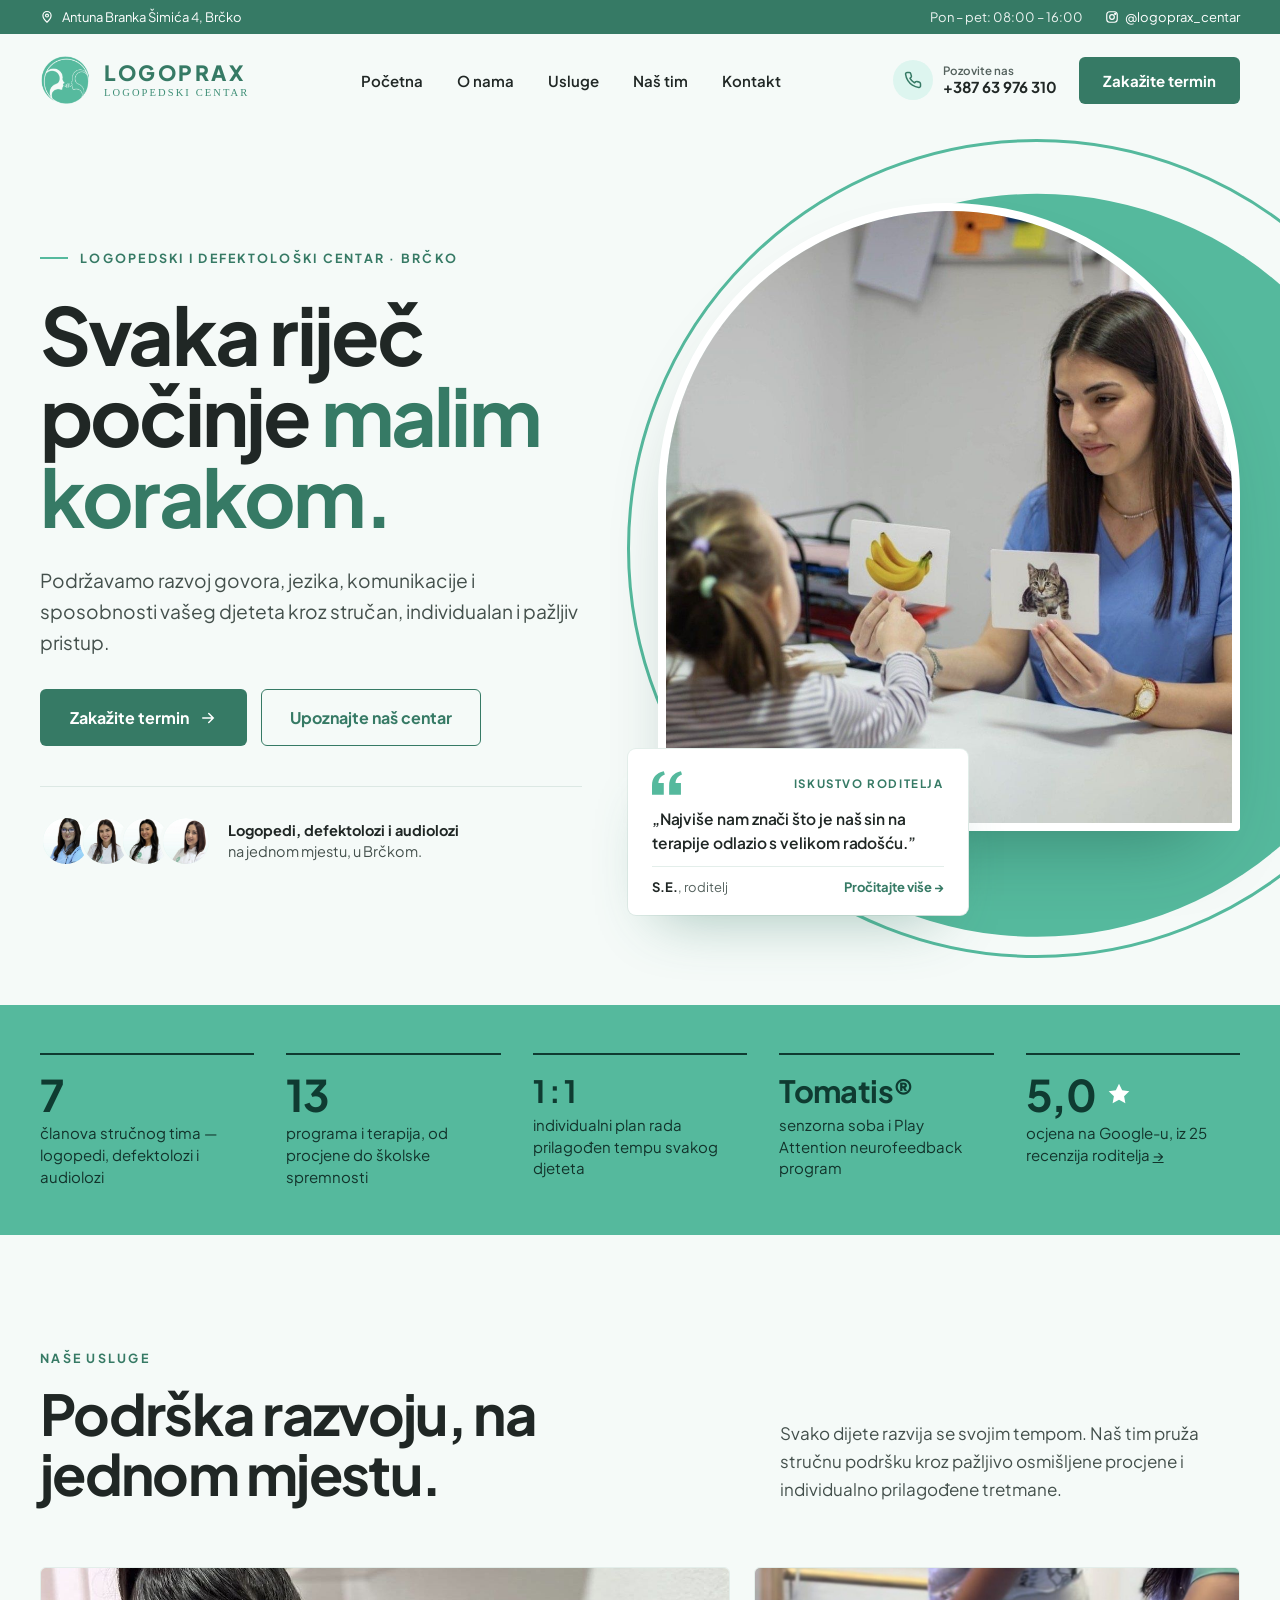
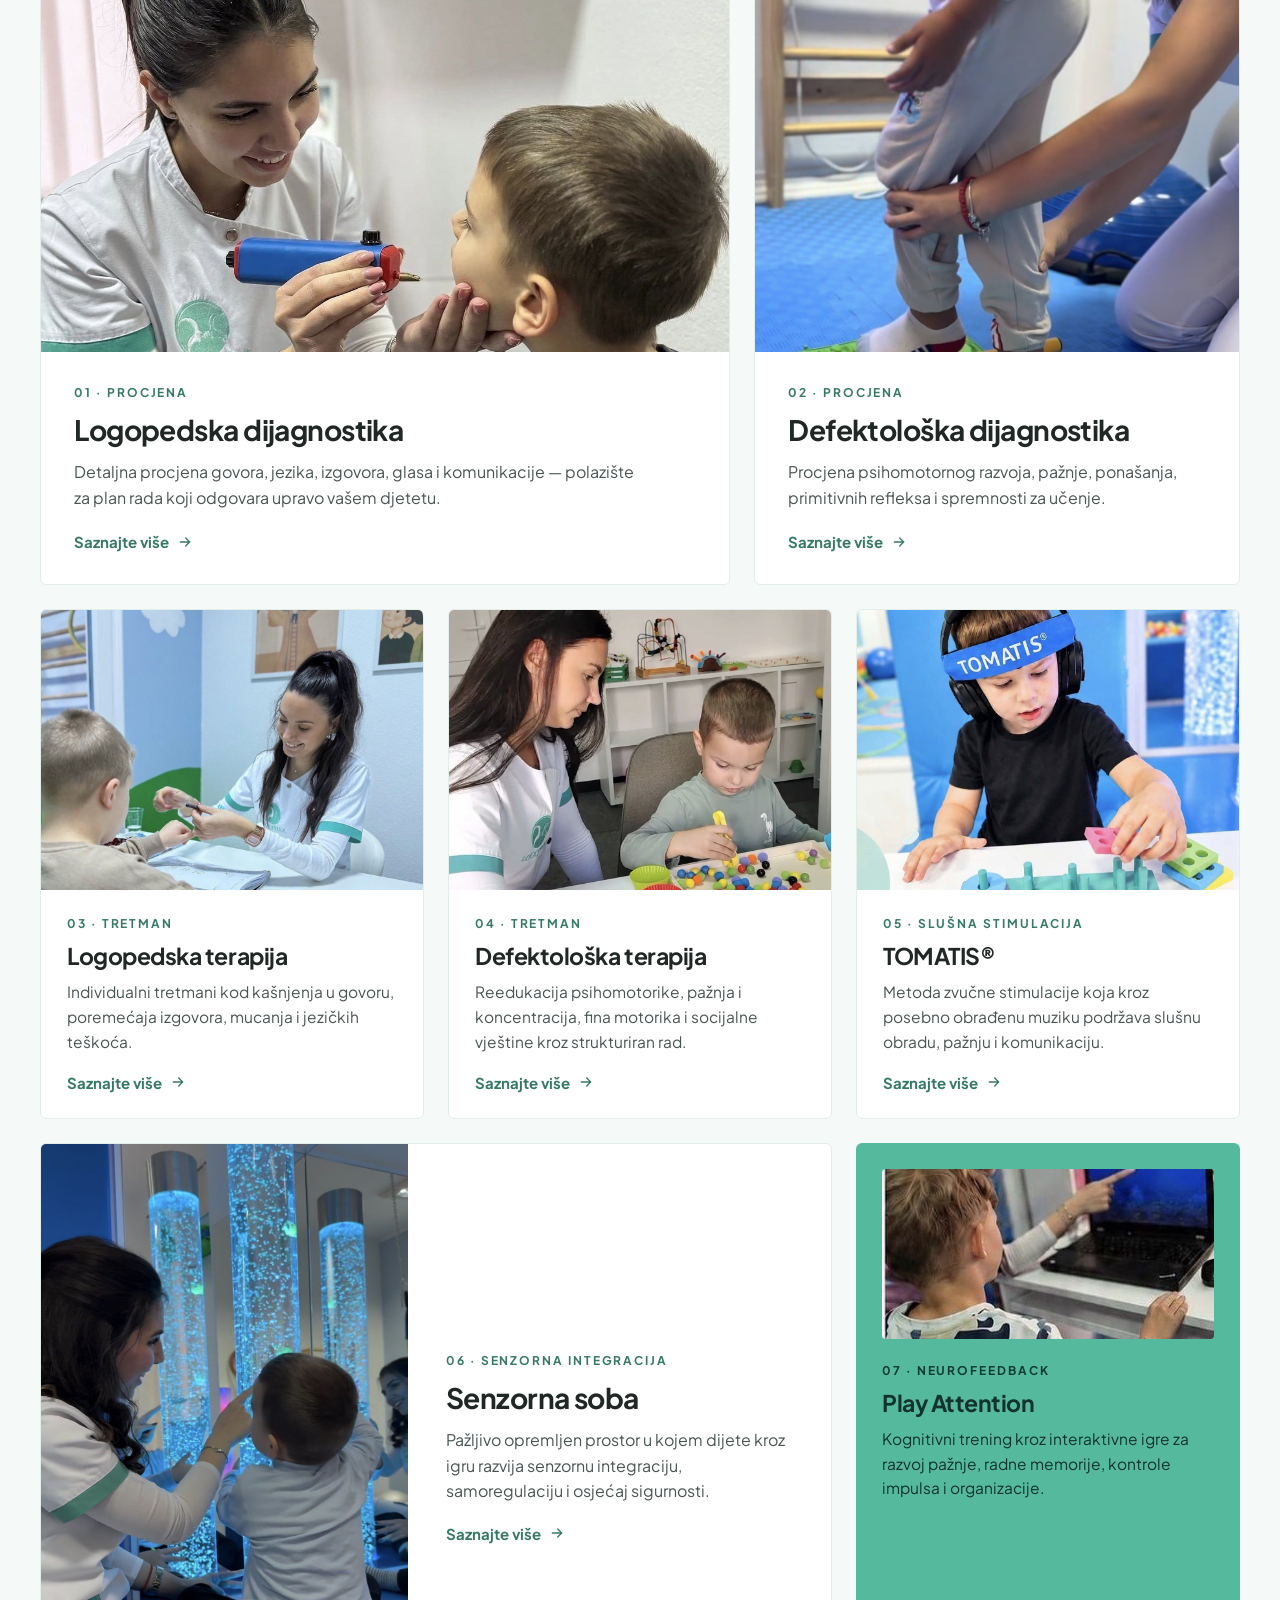
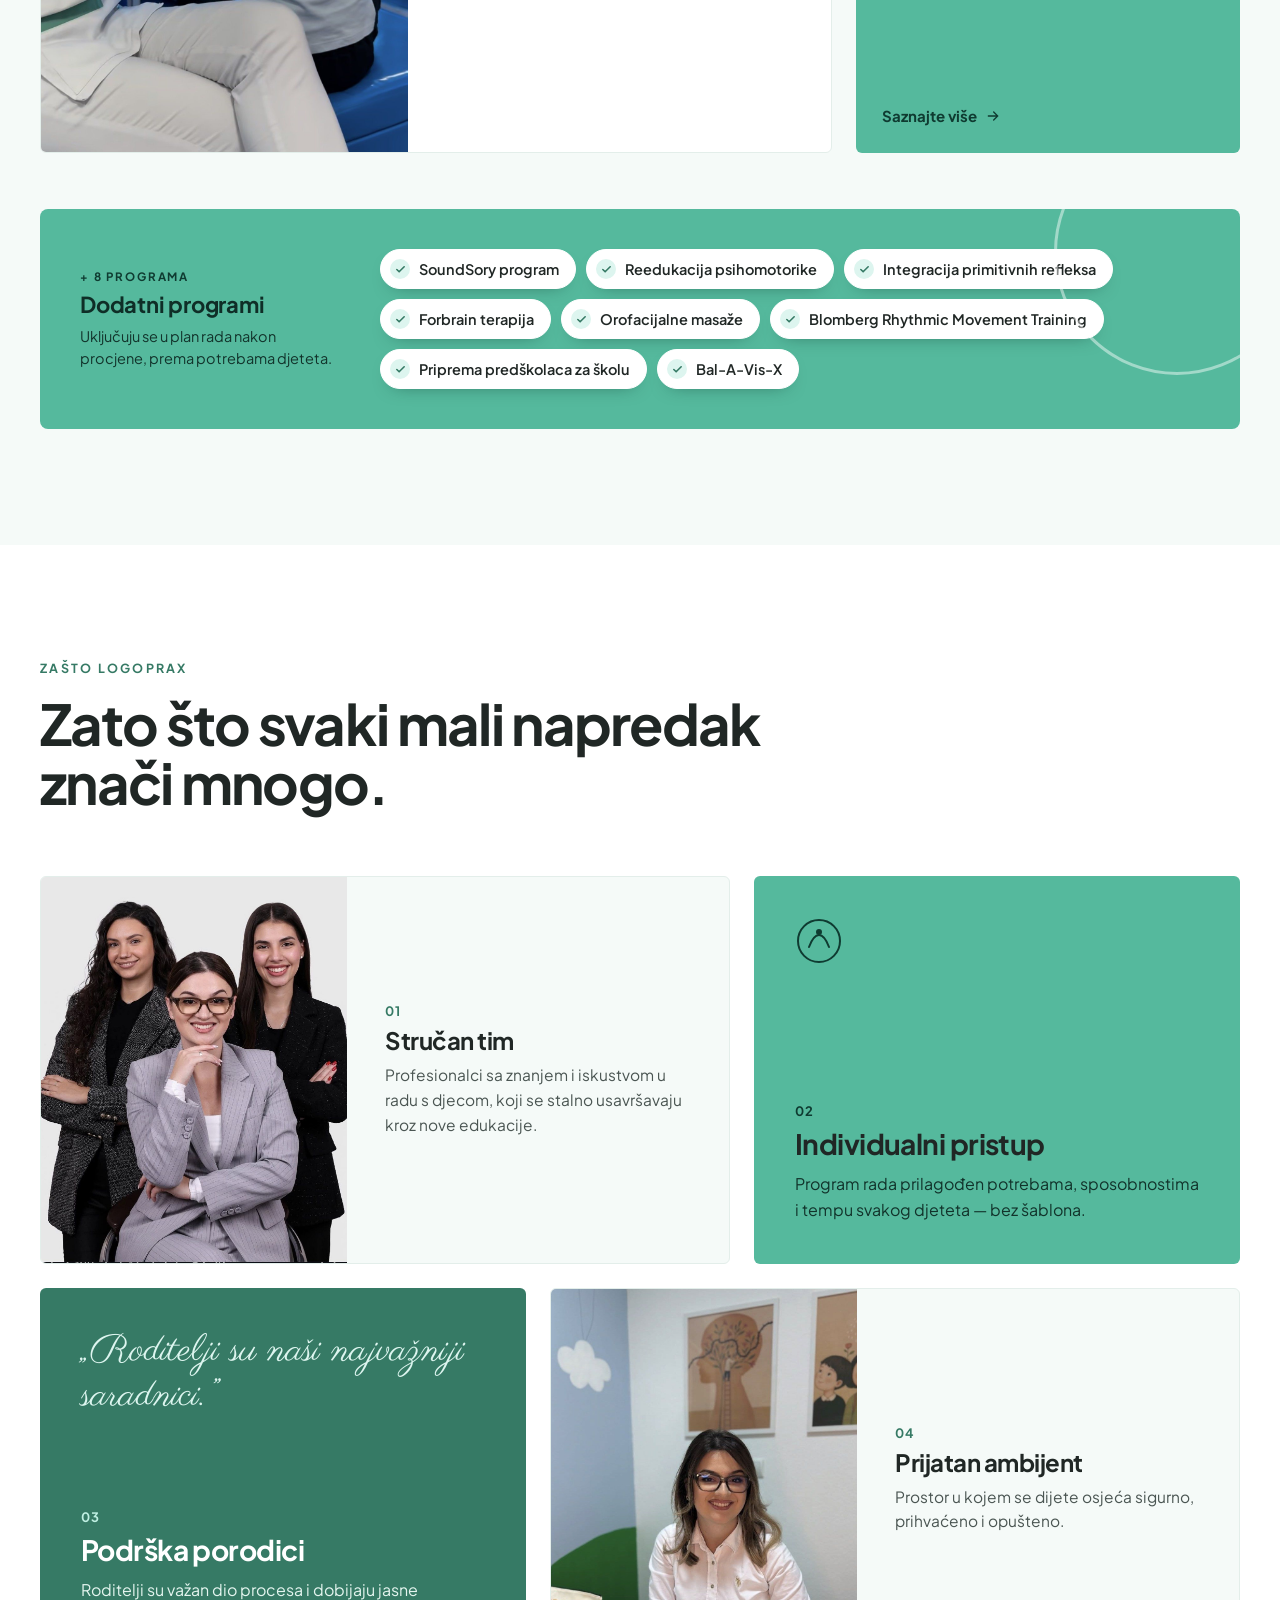
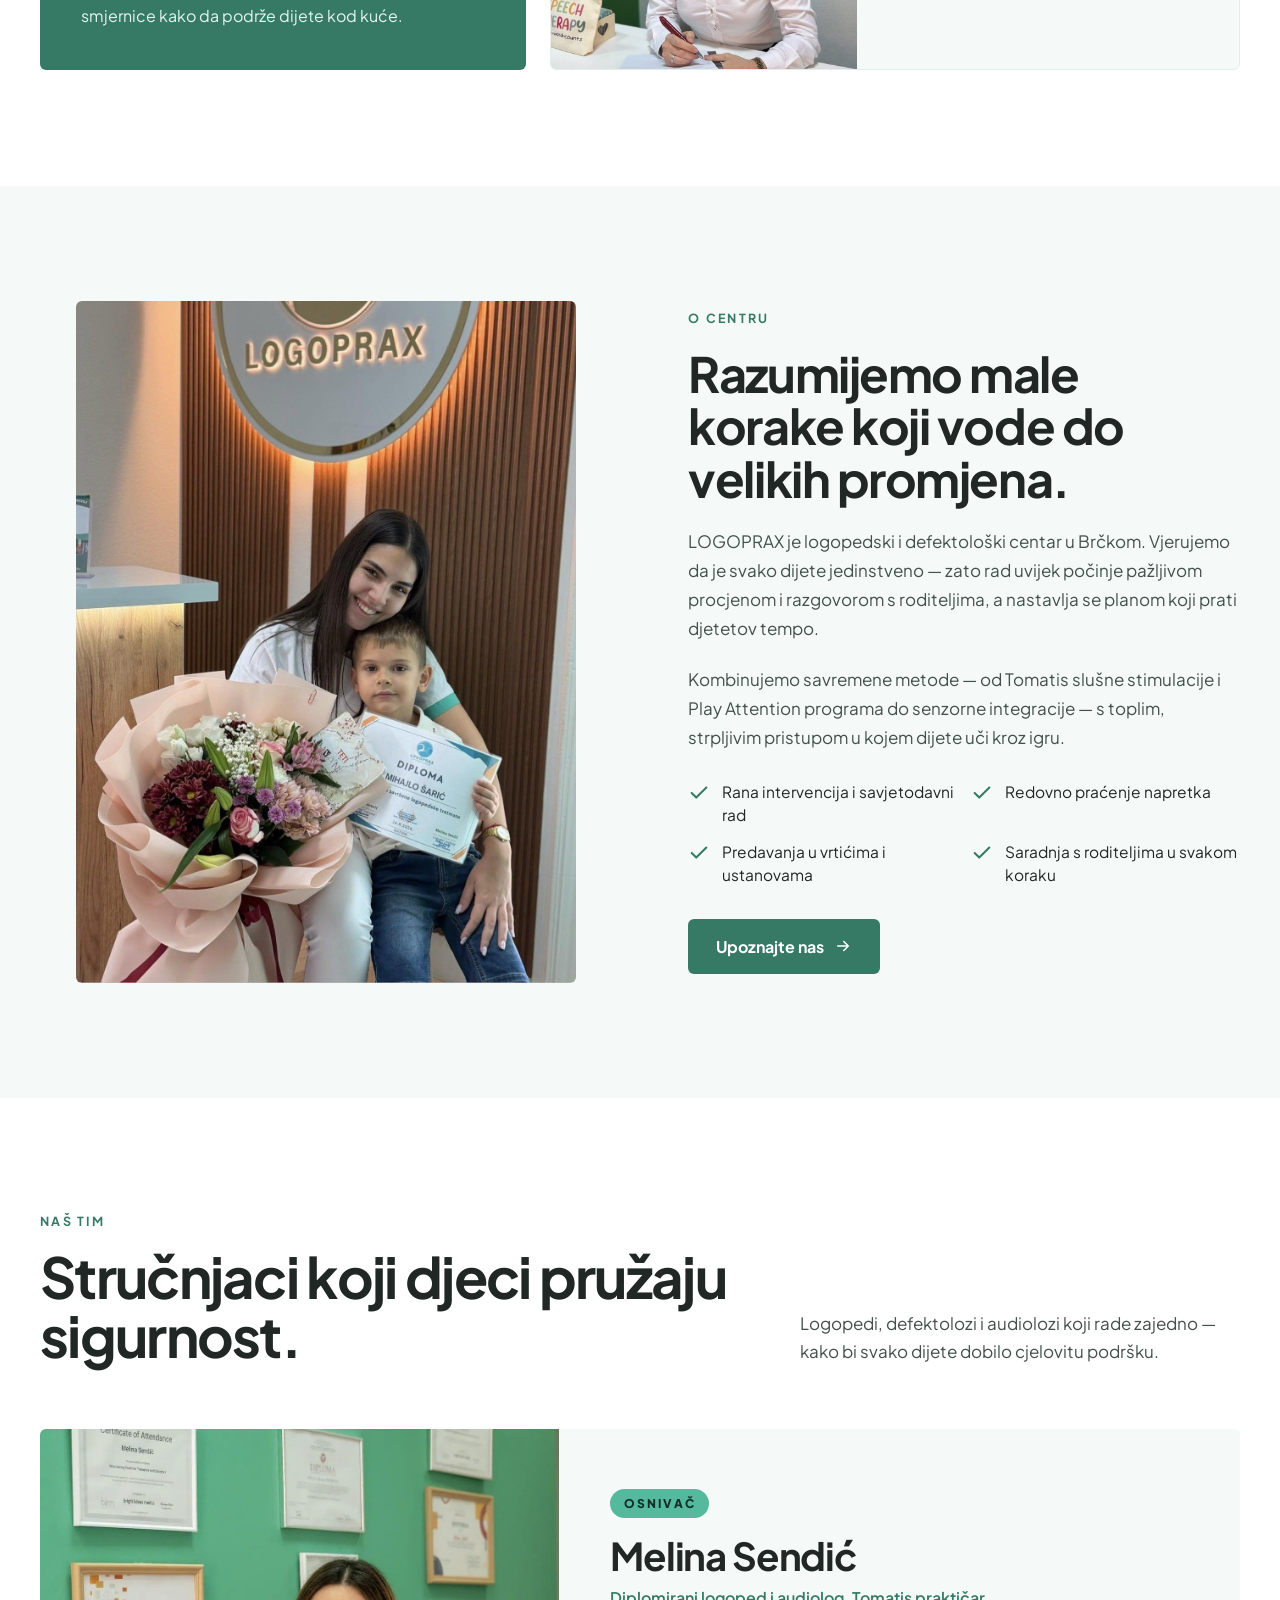
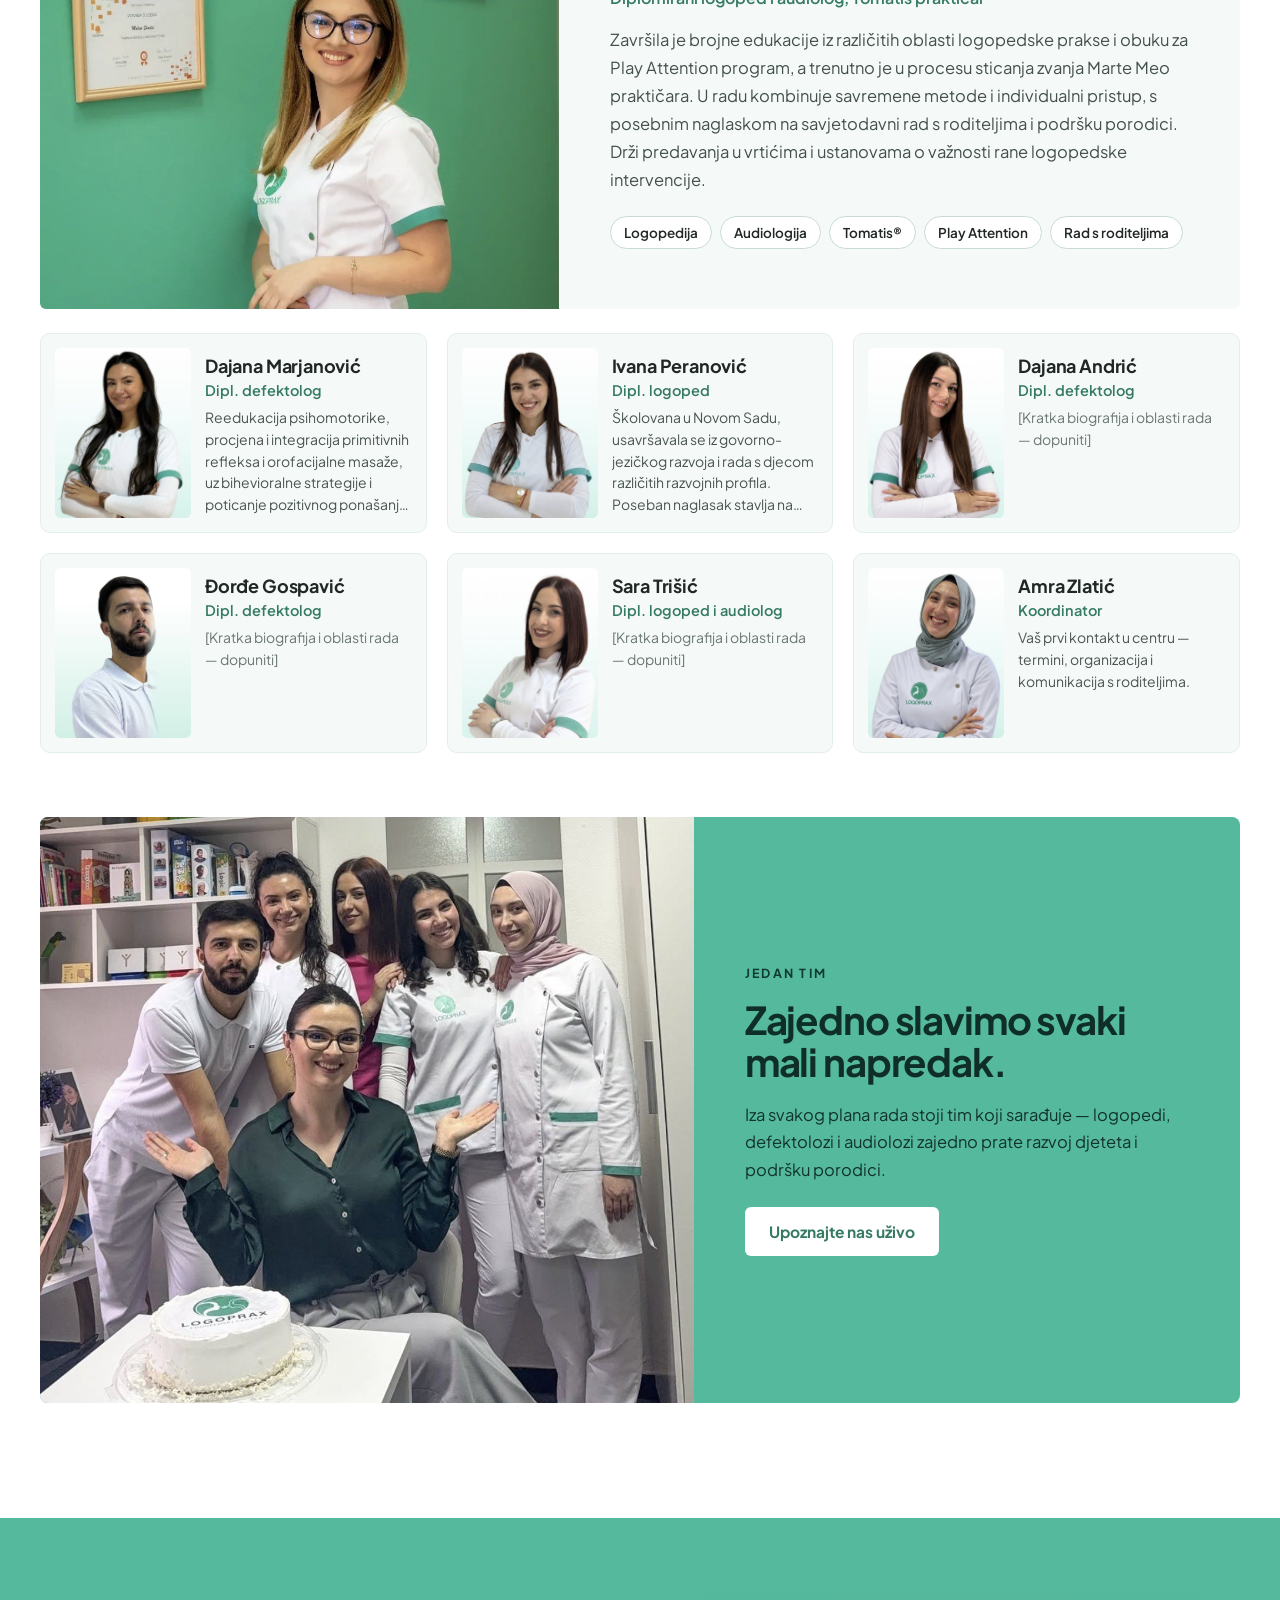
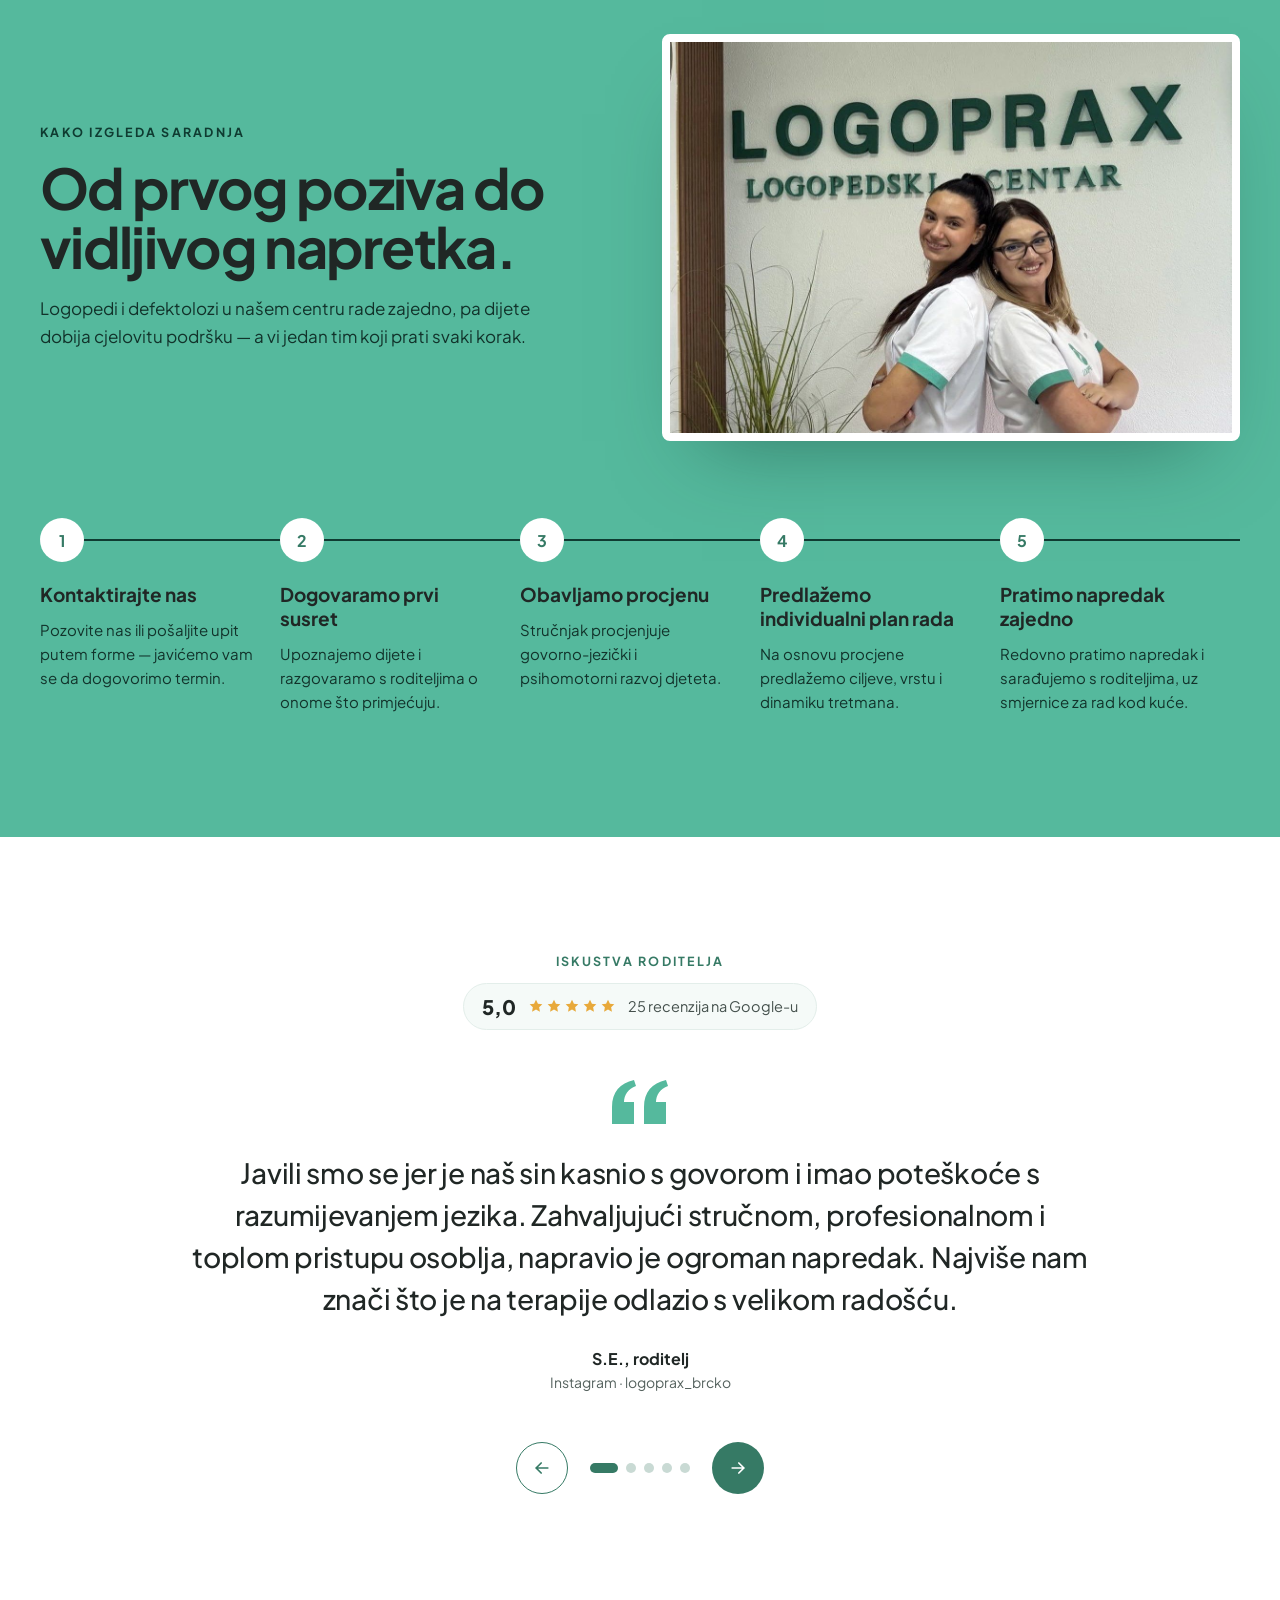
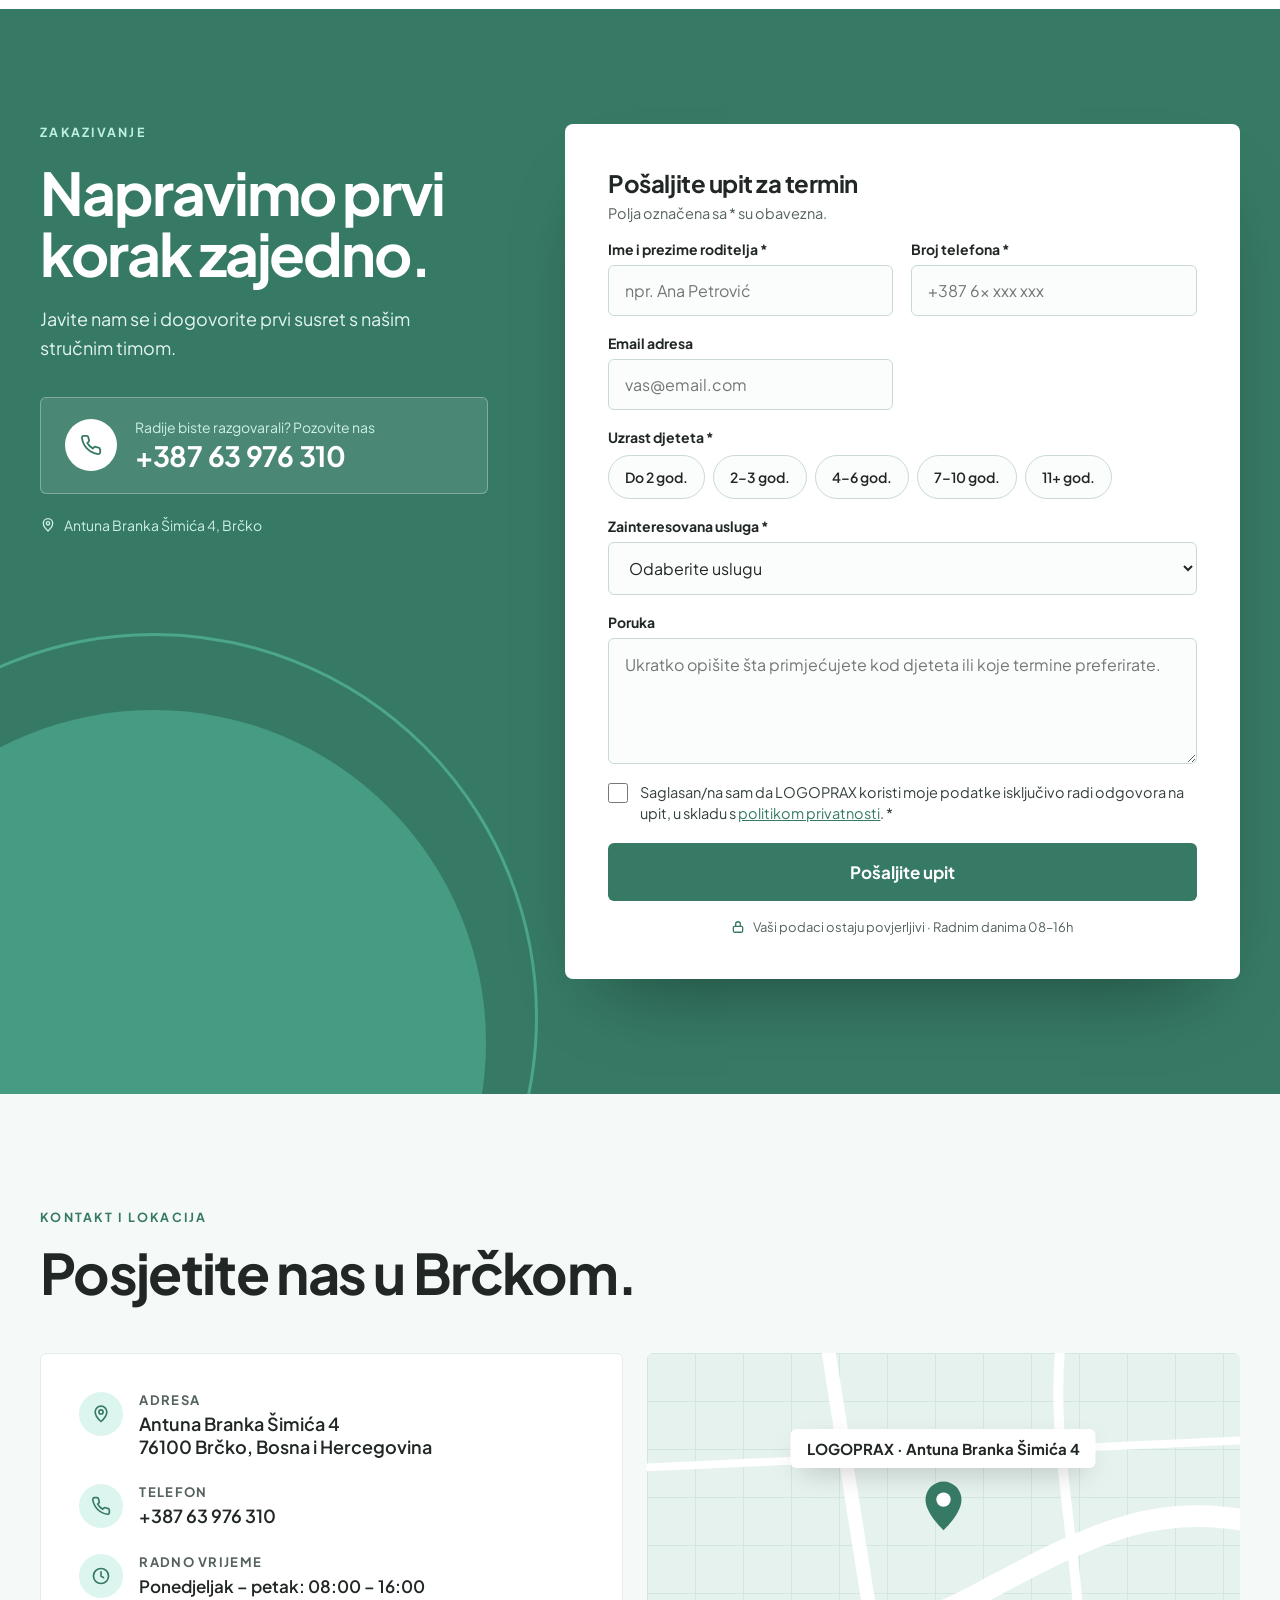
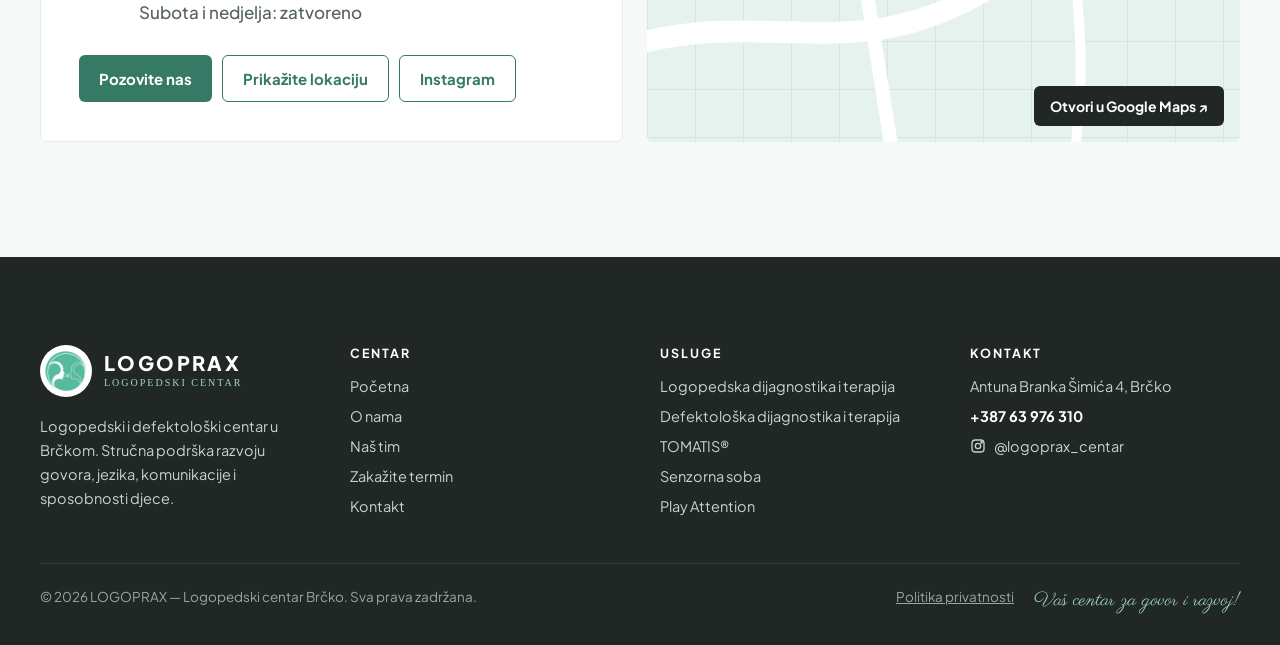
==== index.html @ ce2befaf "Add files via upload" ====
<!doctype html>
<html lang="bs">
<head>
<meta charset="utf-8">
<meta name="viewport" content="width=device-width, initial-scale=1">
<title>LOGOPRAX — Logopedski i defektološki centar Brčko</title>
<meta name="description" content="Logopedski i defektološki centar u Brčkom. Logopedska i defektološka dijagnostika i terapija, Tomatis®, senzorna soba i Play Attention. Zakažite termin: +387 63 976 310.">
<link rel="canonical" href="https://www.vas-domen.ba/">
<meta name="theme-color" content="#367A65">
<meta property="og:type" content="website">
<meta property="og:locale" content="bs_BA">
<meta property="og:site_name" content="LOGOPRAX">
<meta property="og:title" content="LOGOPRAX — Logopedski i defektološki centar Brčko">
<meta property="og:description" content="Logopedski i defektološki centar u Brčkom. Logopedska i defektološka dijagnostika i terapija, Tomatis®, senzorna soba i Play Attention. Zakažite termin: +387 63 976 310.">
<meta property="og:url" content="https://www.vas-domen.ba/">
<meta property="og:image" content="https://www.vas-domen.ba/assets/img/og-image.jpg">
<meta name="twitter:card" content="summary_large_image">
<link rel="icon" type="image/png" href="favicon.png">
<link rel="apple-touch-icon" href="apple-touch-icon.png">
<link rel="preconnect" href="https://fonts.googleapis.com">
<link rel="preconnect" href="https://fonts.gstatic.com" crossorigin>
<link href="https://fonts.googleapis.com/css2?family=Plus+Jakarta+Sans:wght@400;500;600;700;800&amp;family=Parisienne&amp;display=swap" rel="stylesheet">
<link rel="stylesheet" href="assets/css/style.css">
<script type="application/ld+json">{"@context": "https://schema.org", "@type": "MedicalBusiness", "name": "LOGOPRAX — Logopedski centar", "alternateName": "Logoprax logopedski i defektološki centar Brčko", "description": "Logopedski i defektološki centar u Brčkom: logopedska i defektološka dijagnostika i terapija, Tomatis, senzorna soba i Play Attention program.", "url": "https://www.vas-domen.ba/", "logo": "https://www.vas-domen.ba/apple-touch-icon.png", "image": "https://www.vas-domen.ba/assets/img/og-image.jpg", "telephone": "+38763976310", "address": {"@type": "PostalAddress", "streetAddress": "Antuna Branka Šimića 4", "addressLocality": "Brčko", "postalCode": "76100", "addressCountry": "BA"}, "geo": {"@type": "GeoCoordinates", "latitude": 44.8802659, "longitude": 18.8049956}, "openingHoursSpecification": [{"@type": "OpeningHoursSpecification", "dayOfWeek": ["Monday", "Tuesday", "Wednesday", "Thursday", "Friday"], "opens": "08:00", "closes": "16:00"}], "areaServed": "Brčko", "sameAs": ["https://www.instagram.com/logoprax_centar/"], "medicalSpecialty": "SpeechPathology"}</script>
</head>
<body>
<a href="#main" class="sr-only" style="position:absolute">Preskoči na sadržaj</a>
<div style="font-family: 'Plus Jakarta Sans', system-ui, sans-serif; color: #202725; background: #F5FAF8; overflow-x: clip; container: lp / inline-size">

<!-- TOP BAR -->
<div class="topbar" style="background: #367A65; color: #FFFFFF; font-size: 13px">
<div style="max-width: 1280px; margin: 0 auto; padding: 9px clamp(16px, 4vw, 40px); display: flex; justify-content: space-between; align-items: center; gap: 16px; flex-wrap: wrap">
<span style="display: flex; align-items: center; gap: 8px"><svg aria-hidden="true" width="14" height="14" viewBox="0 0 24 24" fill="none" stroke="currentColor" stroke-width="2" stroke-linecap="round" stroke-linejoin="round"><path d="M12 21s-7-6.2-7-11.5A7 7 0 0 1 19 9.5C19 14.8 12 21 12 21z"></path><circle cx="12" cy="9.5" r="2.5"></circle></svg>Antuna Branka Šimića 4, Brčko</span>
<span style="display: flex; align-items: center; gap: 22px"><span style="opacity: .9">Pon – pet: 08:00 – 16:00</span><a href="https://www.instagram.com/logoprax_centar/" style="color: #FFFFFF; text-decoration: none; display: flex; align-items: center; gap: 6px"><svg aria-hidden="true" width="14" height="14" viewBox="0 0 24 24" fill="none" stroke="currentColor" stroke-width="2"><rect x="3" y="3" width="18" height="18" rx="5"></rect><circle cx="12" cy="12" r="4"></circle><circle cx="17.5" cy="6.5" r="1" fill="currentColor"></circle></svg>@logoprax_centar</a></span>
</div>
</div>

<!-- HEADER -->
<header id="site-header" style="position: sticky; top: 0; z-index: 50; background: #F5FAF8; box-shadow: none; transition: background .3s ease, box-shadow .3s ease; backdrop-filter: saturate(1.4) blur(8px)">
<div style="max-width: 1280px; margin: 0 auto; padding: 20px clamp(16px, 4vw, 40px); display: flex; align-items: center; justify-content: space-between; gap: 24px; transition: padding .3s ease">
<a href="#pocetna" aria-label="LOGOPRAX — početna" style="display: flex; align-items: center; gap: 12px; text-decoration: none">
<img src="assets/img/logo-znak.png" alt="" style="width: 52px; height: 52px; object-fit: contain; transition: width .3s ease, height .3s ease">
<span style="display: flex; flex-direction: column; line-height: 1">
<span style="font-weight: 800; font-size: 21px; letter-spacing: .12em; color: #367A65">LOGOPRAX</span>
<span style="font-family: Georgia, 'Times New Roman', serif; font-size: 10.5px; letter-spacing: .2em; color: #3F8F77; margin-top: 5px">LOGOPEDSKI CENTAR</span>
</span>
</a>
<nav class="nav desk" aria-label="Glavna navigacija" style="display: flex; align-items: center; gap: 34px; font-size: 15px; font-weight: 600">
<a href="#pocetna">Početna</a>
<a href="#o-nama">O nama</a>
<a href="#usluge">Usluge</a>
<a href="#tim">Naš tim</a>
<a href="#kontakt">Kontakt</a>
</nav>
<div class="desk" style="display: flex; align-items: center; gap: 22px">
<a href="tel:+38763976310" style="display: flex; align-items: center; gap: 10px; text-decoration: none; color: #202725">
<span style="width: 40px; height: 40px; border-radius: 50%; background: #DDF5EF; display: flex; align-items: center; justify-content: center; color: #367A65"><svg aria-hidden="true" width="18" height="18" viewBox="0 0 24 24" fill="none" stroke="currentColor" stroke-width="2" stroke-linecap="round" stroke-linejoin="round"><path d="M22 16.9v3a2 2 0 0 1-2.2 2 19.8 19.8 0 0 1-8.6-3.1 19.5 19.5 0 0 1-6-6A19.8 19.8 0 0 1 2.1 4.2 2 2 0 0 1 4.1 2h3a2 2 0 0 1 2 1.7c.1.9.4 1.8.7 2.7a2 2 0 0 1-.5 2.1L8 9.8a16 16 0 0 0 6 6l1.3-1.3a2 2 0 0 1 2.1-.4c.9.3 1.8.6 2.7.7a2 2 0 0 1 1.7 2z"></path></svg></span>
<span style="display: flex; flex-direction: column; line-height: 1.2"><span style="font-size: 11.5px; color: #55625E; font-weight: 600">Pozovite nas</span><span style="font-size: 15px; font-weight: 700">+387 63 976 310</span></span>
</a>
<a href="#zakazivanje" class="btn btn-g" style="background: #367A65; color: #FFFFFF; text-decoration: none; font-weight: 700; font-size: 15px; padding: 14px 24px; border-radius: 6px">Zakažite termin</a>
</div>
<div class="mob" style="align-items: center; gap: 10px">
<a href="tel:+38763976310" aria-label="Pozovite +387 63 976 310" style="width: 44px; height: 44px; border-radius: 50%; background: #DDF5EF; display: flex; align-items: center; justify-content: center; color: #367A65"><svg aria-hidden="true" width="19" height="19" viewBox="0 0 24 24" fill="none" stroke="currentColor" stroke-width="2" stroke-linecap="round" stroke-linejoin="round"><path d="M22 16.9v3a2 2 0 0 1-2.2 2 19.8 19.8 0 0 1-8.6-3.1 19.5 19.5 0 0 1-6-6A19.8 19.8 0 0 1 2.1 4.2 2 2 0 0 1 4.1 2h3a2 2 0 0 1 2 1.7c.1.9.4 1.8.7 2.7a2 2 0 0 1-.5 2.1L8 9.8a16 16 0 0 0 6 6l1.3-1.3a2 2 0 0 1 2.1-.4c.9.3 1.8.6 2.7.7a2 2 0 0 1 1.7 2z"></path></svg></a>
<button type="button" id="menu-btn" aria-label="Otvori meni" aria-expanded="false" aria-controls="mobile-nav" style="width: 44px; height: 44px; border-radius: 50%; border: 1px solid #C9DAD4; background: #FFFFFF; display: flex; align-items: center; justify-content: center; cursor: pointer; color: #202725">
<span class="ic-open"><svg aria-hidden="true" width="20" height="20" viewBox="0 0 24 24" fill="none" stroke="currentColor" stroke-width="2" stroke-linecap="round"><path d="M4 7h16M4 12h16M4 17h10"></path></svg></span>
<span class="ic-close" hidden><svg aria-hidden="true" width="20" height="20" viewBox="0 0 24 24" fill="none" stroke="currentColor" stroke-width="2" stroke-linecap="round"><path d="M6 6l12 12M18 6L6 18"></path></svg></span>
</button>
</div>
</div>
<div id="mobile-nav" hidden>
<nav aria-label="Mobilna navigacija" style="border-top: 1px solid #E1ECE8; background: #FFFFFF; padding: 12px 20px 24px; display: flex; flex-direction: column">
<a href="#pocetna" style="padding: 16px 4px; font-size: 18px; font-weight: 700; color: #202725; text-decoration: none; border-bottom: 1px solid #EEF4F2">Početna</a>
<a href="#o-nama" style="padding: 16px 4px; font-size: 18px; font-weight: 700; color: #202725; text-decoration: none; border-bottom: 1px solid #EEF4F2">O nama</a>
<a href="#usluge" style="padding: 16px 4px; font-size: 18px; font-weight: 700; color: #202725; text-decoration: none; border-bottom: 1px solid #EEF4F2">Usluge</a>
<a href="#tim" style="padding: 16px 4px; font-size: 18px; font-weight: 700; color: #202725; text-decoration: none; border-bottom: 1px solid #EEF4F2">Naš tim</a>
<a href="#kontakt" style="padding: 16px 4px; font-size: 18px; font-weight: 700; color: #202725; text-decoration: none; border-bottom: 1px solid #EEF4F2">Kontakt</a>
<a href="#zakazivanje" class="btn btn-g" style="margin-top: 20px; background: #367A65; color: #FFFFFF; text-decoration: none; font-weight: 700; font-size: 16px; padding: 16px 24px; border-radius: 6px; text-align: center">Zakažite termin</a>
<a href="tel:+38763976310" style="margin-top: 12px; text-align: center; font-weight: 700; color: #367A65; text-decoration: none; padding: 10px">+387 63 976 310</a>
</nav>
</div>
</header>

<main id="main">
<!-- HERO -->
<section id="pocetna" style="position: relative; overflow: hidden; background: #F5FAF8; padding: clamp(40px, 6vw, 88px) 0 clamp(56px, 7vw, 104px)">
<div aria-hidden="true" class="hide-sm" style="position: absolute; right: -10vw; top: 50%; transform: translateY(-50%); width: min(58vw, 820px); aspect-ratio: 1 / 1; border-radius: 50%; background: #55B99D"></div>
<div aria-hidden="true" class="hide-sm" style="position: absolute; right: -13vw; top: 50%; transform: translateY(-52%); width: min(64vw, 900px); aspect-ratio: 1 / 1; border-radius: 50%; border: 3px solid #55B99D; box-sizing: border-box"></div>
<div style="position: relative; max-width: 1280px; margin: 0 auto; padding: 0 clamp(16px, 4vw, 40px); display: flex; flex-wrap: wrap; align-items: center; gap: clamp(40px, 6vw, 88px)">
<div style="flex: 1 1 440px; min-width: 0; display: flex; flex-direction: column; gap: 28px">
<p style="margin: 0; font-size: 12.5px; font-weight: 700; letter-spacing: .18em; color: #367A65; display: flex; align-items: center; gap: 12px"><span aria-hidden="true" style="width: 28px; height: 2px; background: #55B99D; display: inline-block"></span>LOGOPEDSKI I DEFEKTOLOŠKI CENTAR · BRČKO</p>
<h1 style="margin: 0; font-size: clamp(44px, 6.2vw, 86px); line-height: 1.02; letter-spacing: -0.035em; font-weight: 700; color: #202725">Svaka riječ počinje <span style="color: #367A65">malim korakom.</span></h1>
<p style="margin: 0; font-size: clamp(17px, 1.5vw, 20px); line-height: 1.6; color: #44504C; max-width: 540px">Podržavamo razvoj govora, jezika, komunikacije i sposobnosti vašeg djeteta kroz stručan, individualan i pažljiv pristup.</p>
<div style="display: flex; flex-wrap: wrap; gap: 14px; margin-top: 4px">
<a href="#zakazivanje" class="btn btn-g" style="background: #367A65; color: #FFFFFF; text-decoration: none; font-weight: 700; font-size: 16px; padding: 18px 30px; border-radius: 6px; display: inline-flex; align-items: center; gap: 10px">Zakažite termin<svg aria-hidden="true" width="18" height="18" viewBox="0 0 24 24" fill="none" stroke="currentColor" stroke-width="2" stroke-linecap="round"><path d="M5 12h14M13 6l6 6-6 6"></path></svg></a>
<a href="#o-nama" class="btn btn-o" style="background: transparent; color: #367A65; text-decoration: none; font-weight: 700; font-size: 16px; padding: 17px 28px; border-radius: 6px; border: 1.5px solid #367A65">Upoznajte naš centar</a>
</div>
<div class="hide-sm" style="display: flex; align-items: center; gap: 16px; margin-top: 12px; padding-top: 28px; border-top: 1px solid #DCE8E4">
<div style="display: flex">
<img loading="lazy" decoding="async" src="assets/img/tim-melina-sendic-mala.jpg" alt="" style="width: 46px; height: 46px; border-radius: 50%; object-fit: cover; object-position: top; border: 3px solid #F5FAF8; background: #DDF5EF">
<img loading="lazy" decoding="async" src="assets/img/tim-ivana-peranovic.jpg" alt="" style="width: 46px; height: 46px; border-radius: 50%; object-fit: cover; object-position: top; border: 3px solid #F5FAF8; margin-left: -12px; background: #DDF5EF">
<img loading="lazy" decoding="async" src="assets/img/tim-dajana-marjanovic.jpg" alt="" style="width: 46px; height: 46px; border-radius: 50%; object-fit: cover; object-position: top; border: 3px solid #F5FAF8; margin-left: -12px; background: #DDF5EF">
<img loading="lazy" decoding="async" src="assets/img/tim-sara-trisic.jpg" alt="" style="width: 46px; height: 46px; border-radius: 50%; object-fit: cover; object-position: top; border: 3px solid #F5FAF8; margin-left: -12px; background: #DDF5EF">
</div>
<p style="margin: 0; font-size: 14.5px; line-height: 1.45; color: #44504C"><strong style="color: #202725">Logopedi, defektolozi i audiolozi</strong><br>na jednom mjestu, u Brčkom.</p>
</div>
</div>
<div class="hero-media" style="flex: 1 1 480px; min-width: 0; position: relative; padding: 0 0 84px 0">
<div style="border-radius: 999px 999px 12px 12px; overflow: hidden; aspect-ratio: 1 / 1.08; background: #DDF5EF; border: 8px solid #FFFFFF; box-shadow: 0 40px 80px -40px rgba(15,59,49,.45); box-sizing: border-box">
<img fetchpriority="high" src="assets/img/hero-logoped-djevojcica.jpg" alt="Logopedinja u radu s djevojčicom, pokazuje sličice banane i mačke" style="width: 100%; height: 100%; object-fit: cover; display: block">
</div>
<figure class="hero-quote" style="position: absolute; left: clamp(-32px, -2.4vw, 0px); bottom: 0; margin: 0; background: #FFFFFF; border-radius: 8px; padding: 22px 24px 20px; display: flex; flex-direction: column; gap: 12px; box-shadow: 0 30px 60px -30px rgba(54,122,101,.45), 0 0 0 1px #E3EEEA; width: min(340px, 84%); box-sizing: border-box">
<span style="display: flex; align-items: center; justify-content: space-between">
<svg aria-hidden="true" width="30" height="24" viewBox="0 0 56 44" fill="#55B99D"><path d="M0 44V27C0 12 8 3 22 0l2 6c-8 3-12 9-12 16h10v22H0zm32 0V27c0-15 8-24 22-27l2 6c-8 3-12 9-12 16h10v22H32z"></path></svg>
<span style="font-size: 11.5px; font-weight: 700; letter-spacing: .14em; color: #367A65">ISKUSTVO RODITELJA</span>
</span>
<blockquote style="margin: 0; font-size: 15.5px; line-height: 1.5; font-weight: 600; color: #202725; letter-spacing: -0.005em">„Najviše nam znači što je naš sin na terapije odlazio s velikom radošću.”</blockquote>
<figcaption style="display: flex; align-items: center; justify-content: space-between; gap: 12px; padding-top: 12px; border-top: 1px solid #E3EEEA; font-size: 13px; color: #55625E"><span><strong style="color: #202725">S.E.</strong>, roditelj</span><a href="#iskustva" style="font-weight: 700; color: #367A65; text-decoration: none">Pročitajte više →</a></figcaption>
</figure>
</div>
</div>
</section>

<!-- TRUST STRIP -->
<section aria-label="Zašto nam roditelji vjeruju" style="background: #55B99D">
<div class="trust" style="max-width: 1280px; margin: 0 auto; padding: clamp(32px, 4vw, 48px) clamp(16px, 4vw, 40px); display: grid; grid-template-columns: repeat(auto-fit, minmax(200px, 1fr)); gap: 32px">
<div style="display: flex; flex-direction: column; gap: 6px; padding-top: 18px; position: relative; border-top: 2px solid rgba(15,59,49,.22)">
<span aria-hidden="true" style="position: absolute; top: -2px; left: 0; height: 2px; width: 100%; background: #0F3B31" class="trust-line"></span>
<span style="font-size: clamp(34px, 3.4vw, 44px); font-weight: 700; letter-spacing: -0.03em; color: #0F3B31; line-height: 1"><span data-count="7">7</span></span>
<span style="font-size: 15px; color: #12332B; line-height: 1.45">članova stručnog tima — logopedi, defektolozi i audiolozi</span>
</div>
<div style="display: flex; flex-direction: column; gap: 6px; padding-top: 18px; position: relative; border-top: 2px solid rgba(15,59,49,.22)">
<span aria-hidden="true" style="position: absolute; top: -2px; left: 0; height: 2px; width: 100%; background: #0F3B31" class="trust-line"></span>
<span style="font-size: clamp(34px, 3.4vw, 44px); font-weight: 700; letter-spacing: -0.03em; color: #0F3B31; line-height: 1"><span data-count="13">13</span></span>
<span style="font-size: 15px; color: #12332B; line-height: 1.45">programa i terapija, od procjene do školske spremnosti</span>
</div>
<div style="display: flex; flex-direction: column; gap: 6px; padding-top: 18px; position: relative; border-top: 2px solid rgba(15,59,49,.22)">
<span aria-hidden="true" style="position: absolute; top: -2px; left: 0; height: 2px; width: 100%; background: #0F3B31" class="trust-line"></span>
<span style="font-size: clamp(26px, 2.4vw, 32px); font-weight: 700; letter-spacing: -0.02em; color: #0F3B31; line-height: 1.15">1 : 1</span>
<span style="font-size: 15px; color: #12332B; line-height: 1.45">individualni plan rada prilagođen tempu svakog djeteta</span>
</div>
<div style="display: flex; flex-direction: column; gap: 6px; padding-top: 18px; position: relative; border-top: 2px solid rgba(15,59,49,.22)">
<span aria-hidden="true" style="position: absolute; top: -2px; left: 0; height: 2px; width: 100%; background: #0F3B31" class="trust-line"></span>
<span style="font-size: clamp(26px, 2.4vw, 32px); font-weight: 700; letter-spacing: -0.02em; color: #0F3B31; line-height: 1.15">Tomatis®</span>
<span style="font-size: 15px; color: #12332B; line-height: 1.45">senzorna soba i Play Attention neurofeedback program</span>
</div>
<a href="https://www.google.com/maps/place/?q=place_id:ChIJ6afzyH4NXEcR3AvKUHpBMxo" style="display: flex; flex-direction: column; gap: 6px; padding-top: 18px; position: relative; border-top: 2px solid rgba(15,59,49,.22); text-decoration: none">
<span aria-hidden="true" style="position: absolute; top: -2px; left: 0; height: 2px; width: 100%; background: #0F3B31" class="trust-line"></span>
<span style="font-size: clamp(34px, 3.4vw, 44px); font-weight: 700; letter-spacing: -0.03em; color: #0F3B31; line-height: 1; display: flex; align-items: center; gap: 10px"><span data-count="5" data-dec="1">5,0</span><svg aria-hidden="true" class="lp-star" width="26" height="26" viewBox="0 0 24 24" fill="#FFFFFF"><path d="M12 2.5l2.9 6 6.6.9-4.8 4.6 1.2 6.5L12 17.4l-5.9 3.1 1.2-6.5L2.5 9.4l6.6-.9z"></path></svg></span>
<span style="font-size: 15px; color: #12332B; line-height: 1.45">ocjena na Google-u, iz 25 recenzija roditelja <span style="text-decoration: underline">→</span></span>
</a>
</div>
</section>

<!-- SERVICES -->
<section id="usluge" style="background: #F5FAF8; padding: clamp(72px, 9vw, 128px) 0">
<div style="max-width: 1280px; margin: 0 auto; padding: 0 clamp(16px, 4vw, 40px)">
<div style="display: flex; flex-wrap: wrap; justify-content: space-between; align-items: flex-end; gap: 24px 64px; margin-bottom: clamp(40px, 5vw, 64px)">
<div style="flex: 1 1 520px; min-width: 0">
<p style="margin: 0 0 18px; font-size: 12.5px; font-weight: 700; letter-spacing: .18em; color: #367A65">NAŠE USLUGE</p>
<h2 style="margin: 0; font-size: clamp(34px, 4.4vw, 60px); line-height: 1.05; letter-spacing: -0.03em; font-weight: 700">Podrška razvoju, na jednom mjestu.</h2>
</div>
<p style="flex: 1 1 360px; margin: 0; font-size: 17px; line-height: 1.65; color: #44504C; max-width: 460px">Svako dijete razvija se svojim tempom. Naš tim pruža stručnu podršku kroz pažljivo osmišljene procjene i individualno prilagođene tretmane.</p>
</div>

<div class="g12">
<a href="#zakazivanje" class="svc s7" style="display: flex; flex-direction: column; text-decoration: none; color: #202725; background: #FFFFFF; border-radius: 6px; overflow: hidden; border: 1px solid #E3EEEA">
<div style="overflow: hidden; height: clamp(240px, 30vw, 400px)"><img loading="lazy" decoding="async" src="assets/img/logopedska-dijagnostika.jpg" alt="Logopedinja procjenjuje govor dječaka" style="width: 100%; height: 100%; object-fit: cover; object-position: center 30%; display: block"></div>
<div style="padding: clamp(24px, 2.6vw, 34px); display: flex; flex-direction: column; gap: 12px; flex: 1">
<span style="font-size: 12px; letter-spacing: .16em; font-weight: 700; color: #367A65">01 · PROCJENA</span>
<h3 style="margin: 0; font-size: clamp(24px, 2.2vw, 30px); letter-spacing: -0.02em; font-weight: 700">Logopedska dijagnostika</h3>
<p style="margin: 0; font-size: 16px; line-height: 1.6; color: #4A5552; max-width: 560px">Detaljna procjena govora, jezika, izgovora, glasa i komunikacije — polazište za plan rada koji odgovara upravo vašem djetetu.</p>
<span class="more" style="margin-top: auto; padding-top: 10px; display: inline-flex; align-items: center; gap: 8px; font-weight: 700; font-size: 15px; color: #367A65">Saznajte više<svg aria-hidden="true" width="16" height="16" viewBox="0 0 24 24" fill="none" stroke="currentColor" stroke-width="2" stroke-linecap="round"><path d="M5 12h14M13 6l6 6-6 6"></path></svg></span>
</div>
</a>
<a href="#zakazivanje" class="svc s5" style="display: flex; flex-direction: column; text-decoration: none; color: #202725; background: #FFFFFF; border-radius: 6px; overflow: hidden; border: 1px solid #E3EEEA">
<div style="overflow: hidden; height: clamp(240px, 30vw, 400px)"><img loading="lazy" decoding="async" src="assets/img/defektoloska-dijagnostika.jpg" alt="Defektologinja vodi dijete kroz vježbu ravnoteže na podlozi" style="width: 100%; height: 100%; object-fit: cover; object-position: center 60%; display: block"></div>
<div style="padding: clamp(24px, 2.6vw, 34px); display: flex; flex-direction: column; gap: 12px; flex: 1">
<span style="font-size: 12px; letter-spacing: .16em; font-weight: 700; color: #367A65">02 · PROCJENA</span>
<h3 style="margin: 0; font-size: clamp(24px, 2.2vw, 30px); letter-spacing: -0.02em; font-weight: 700">Defektološka dijagnostika</h3>
<p style="margin: 0; font-size: 16px; line-height: 1.6; color: #4A5552">Procjena psihomotornog razvoja, pažnje, ponašanja, primitivnih refleksa i spremnosti za učenje.</p>
<span class="more" style="margin-top: auto; padding-top: 10px; display: inline-flex; align-items: center; gap: 8px; font-weight: 700; font-size: 15px; color: #367A65">Saznajte više<svg aria-hidden="true" width="16" height="16" viewBox="0 0 24 24" fill="none" stroke="currentColor" stroke-width="2" stroke-linecap="round"><path d="M5 12h14M13 6l6 6-6 6"></path></svg></span>
</div>
</a>

<a href="#zakazivanje" class="svc s4" style="display: flex; flex-direction: column; text-decoration: none; color: #202725; background: #FFFFFF; border-radius: 6px; overflow: hidden; border: 1px solid #E3EEEA">
<div style="overflow: hidden; height: 280px"><img loading="lazy" decoding="async" src="assets/img/logopedska-terapija.jpg" alt="Logopedinja u radu s dječakom za stolom" style="width: 100%; height: 100%; object-fit: cover; object-position: center 35%; display: block"></div>
<div style="padding: 26px; display: flex; flex-direction: column; gap: 10px; flex: 1">
<span style="font-size: 12px; letter-spacing: .16em; font-weight: 700; color: #367A65">03 · TRETMAN</span>
<h3 style="margin: 0; font-size: 23px; letter-spacing: -0.02em; font-weight: 700">Logopedska terapija</h3>
<p style="margin: 0; font-size: 15.5px; line-height: 1.6; color: #4A5552">Individualni tretmani kod kašnjenja u govoru, poremećaja izgovora, mucanja i jezičkih teškoća.</p>
<span class="more" style="margin-top: auto; padding-top: 8px; display: inline-flex; align-items: center; gap: 8px; font-weight: 700; font-size: 15px; color: #367A65">Saznajte više<svg aria-hidden="true" width="16" height="16" viewBox="0 0 24 24" fill="none" stroke="currentColor" stroke-width="2" stroke-linecap="round"><path d="M5 12h14M13 6l6 6-6 6"></path></svg></span>
</div>
</a>
<a href="#zakazivanje" class="svc s4" style="display: flex; flex-direction: column; text-decoration: none; color: #202725; background: #FFFFFF; border-radius: 6px; overflow: hidden; border: 1px solid #E3EEEA">
<div style="overflow: hidden; height: 280px"><img loading="lazy" decoding="async" src="assets/img/defektoloska-terapija.jpg" alt="Defektologinja i dječak sortiraju kuglice po bojama" style="width: 100%; height: 100%; object-fit: cover; object-position: center center; display: block"></div>
<div style="padding: 26px; display: flex; flex-direction: column; gap: 10px; flex: 1">
<span style="font-size: 12px; letter-spacing: .16em; font-weight: 700; color: #367A65">04 · TRETMAN</span>
<h3 style="margin: 0; font-size: 23px; letter-spacing: -0.02em; font-weight: 700">Defektološka terapija</h3>
<p style="margin: 0; font-size: 15.5px; line-height: 1.6; color: #4A5552">Reedukacija psihomotorike, pažnja i koncentracija, fina motorika i socijalne vještine kroz strukturiran rad.</p>
<span class="more" style="margin-top: auto; padding-top: 8px; display: inline-flex; align-items: center; gap: 8px; font-weight: 700; font-size: 15px; color: #367A65">Saznajte više<svg aria-hidden="true" width="16" height="16" viewBox="0 0 24 24" fill="none" stroke="currentColor" stroke-width="2" stroke-linecap="round"><path d="M5 12h14M13 6l6 6-6 6"></path></svg></span>
</div>
</a>
<a href="tomatis.html" class="svc s4" style="display: flex; flex-direction: column; text-decoration: none; color: #202725; background: #FFFFFF; border-radius: 6px; overflow: hidden; border: 1px solid #E3EEEA">
<div style="overflow: hidden; height: 280px"><img loading="lazy" decoding="async" src="assets/img/tomatis.jpg" alt="Dječak sa Tomatis slušalicama slaže oblike" style="width: 100%; height: 100%; object-fit: cover; object-position: center 25%; display: block"></div>
<div style="padding: 26px; display: flex; flex-direction: column; gap: 10px; flex: 1">
<span style="font-size: 12px; letter-spacing: .16em; font-weight: 700; color: #367A65">05 · SLUŠNA STIMULACIJA</span>
<h3 style="margin: 0; font-size: 23px; letter-spacing: -0.02em; font-weight: 700">TOMATIS®</h3>
<p style="margin: 0; font-size: 15.5px; line-height: 1.6; color: #4A5552">Metoda zvučne stimulacije koja kroz posebno obrađenu muziku podržava slušnu obradu, pažnju i komunikaciju.</p>
<span class="more" style="margin-top: auto; padding-top: 8px; display: inline-flex; align-items: center; gap: 8px; font-weight: 700; font-size: 15px; color: #367A65">Saznajte više<svg aria-hidden="true" width="16" height="16" viewBox="0 0 24 24" fill="none" stroke="currentColor" stroke-width="2" stroke-linecap="round"><path d="M5 12h14M13 6l6 6-6 6"></path></svg></span>
</div>
</a>

<a href="#zakazivanje" class="svc s8" style="display: flex; flex-wrap: wrap; text-decoration: none; color: #202725; background: #FFFFFF; border-radius: 6px; overflow: hidden; border: 1px solid #E3EEEA">
<div style="overflow: hidden; flex: 1 1 320px; min-height: 340px"><img loading="lazy" decoding="async" src="assets/img/senzorna-soba.jpg" alt="Terapeutkinja i dijete u senzornoj sobi kraj svjetlećih stubova s mjehurićima" style="width: 100%; height: 100%; object-fit: cover; object-position: center 35%; display: block"></div>
<div style="flex: 1 1 300px; padding: clamp(26px, 3vw, 40px); display: flex; flex-direction: column; gap: 12px; justify-content: center">
<span style="font-size: 12px; letter-spacing: .16em; font-weight: 700; color: #367A65">06 · SENZORNA INTEGRACIJA</span>
<h3 style="margin: 0; font-size: clamp(24px, 2.2vw, 30px); letter-spacing: -0.02em; font-weight: 700">Senzorna soba</h3>
<p style="margin: 0; font-size: 16px; line-height: 1.6; color: #4A5552">Pažljivo opremljen prostor u kojem dijete kroz igru razvija senzornu integraciju, samoregulaciju i osjećaj sigurnosti.</p>
<span class="more" style="margin-top: 8px; display: inline-flex; align-items: center; gap: 8px; font-weight: 700; font-size: 15px; color: #367A65">Saznajte više<svg aria-hidden="true" width="16" height="16" viewBox="0 0 24 24" fill="none" stroke="currentColor" stroke-width="2" stroke-linecap="round"><path d="M5 12h14M13 6l6 6-6 6"></path></svg></span>
</div>
</a>
<a href="#zakazivanje" class="svc s4" style="display: flex; flex-direction: column; text-decoration: none; color: #12332B; background: #55B99D; border-radius: 6px; overflow: hidden">
<div style="padding: 26px 26px 0"><div style="overflow: hidden; border-radius: 4px; height: 170px"><img loading="lazy" decoding="async" src="assets/img/play-attention.jpg" alt="Dječak radi Play Attention vježbu za računarom uz terapeutkinju" style="width: 100%; height: 100%; object-fit: cover; display: block"></div></div>
<div style="padding: 24px 26px 28px; display: flex; flex-direction: column; gap: 10px; flex: 1">
<span style="font-size: 12px; letter-spacing: .16em; font-weight: 700; color: #0F3B31">07 · NEUROFEEDBACK</span>
<h3 style="margin: 0; font-size: 23px; letter-spacing: -0.02em; font-weight: 700">Play Attention</h3>
<p style="margin: 0; font-size: 15.5px; line-height: 1.6; color: #12332B">Kognitivni trening kroz interaktivne igre za razvoj pažnje, radne memorije, kontrole impulsa i organizacije.</p>
<span class="more" style="margin-top: auto; padding-top: 8px; display: inline-flex; align-items: center; gap: 8px; font-weight: 700; font-size: 15px; color: #0F3B31">Saznajte više<svg aria-hidden="true" width="16" height="16" viewBox="0 0 24 24" fill="none" stroke="currentColor" stroke-width="2" stroke-linecap="round"><path d="M5 12h14M13 6l6 6-6 6"></path></svg></span>
</div>
</a>
</div>

<div style="margin-top: clamp(40px, 5vw, 56px); display: flex; flex-wrap: wrap; gap: 20px 40px; align-items: center; padding: clamp(24px, 3.4vw, 40px); border-radius: 8px; background: #55B99D; position: relative; overflow: hidden">
<div aria-hidden="true" style="position: absolute; right: -60px; top: -80px; width: 240px; height: 240px; border-radius: 50%; border: 3px solid rgba(255,255,255,.45)"></div>
<div style="flex: 0 1 260px">
<p style="margin: 0 0 6px; font-size: 11.5px; font-weight: 700; letter-spacing: .16em; color: #0F3B31">+ 8 PROGRAMA</p>
<h3 style="margin: 0 0 8px; font-size: 22px; font-weight: 700; color: #0F2E27; letter-spacing: -0.01em">Dodatni programi</h3>
<p style="margin: 0; font-size: 14.5px; color: #12332B; line-height: 1.5">Uključuju se u plan rada nakon procjene, prema potrebama djeteta.</p>
</div>
<div style="flex: 1 1 520px; display: flex; flex-wrap: wrap; gap: 10px">
<a href="#zakazivanje" class="chip" style="padding: 9px 16px 9px 9px; border-radius: 999px; border: 1px solid #FFFFFF; background: #FFFFFF; color: #202725; text-decoration: none; font-size: 14.5px; font-weight: 600; transition: all .2s ease; display: inline-flex; align-items: center; gap: 9px; box-shadow: 0 8px 18px -12px rgba(15,59,49,.6)"><span aria-hidden="true" style="width: 20px; height: 20px; flex: none; border-radius: 50%; background: #DDF5EF; color: #367A65; display: inline-flex; align-items: center; justify-content: center"><svg width="11" height="11" viewBox="0 0 24 24" fill="none" stroke="currentColor" stroke-width="3.5" stroke-linecap="round" stroke-linejoin="round"><path d="M20 6L9 17l-5-5"></path></svg></span>SoundSory program</a>
<a href="#zakazivanje" class="chip" style="padding: 9px 16px 9px 9px; border-radius: 999px; border: 1px solid #FFFFFF; background: #FFFFFF; color: #202725; text-decoration: none; font-size: 14.5px; font-weight: 600; transition: all .2s ease; display: inline-flex; align-items: center; gap: 9px; box-shadow: 0 8px 18px -12px rgba(15,59,49,.6)"><span aria-hidden="true" style="width: 20px; height: 20px; flex: none; border-radius: 50%; background: #DDF5EF; color: #367A65; display: inline-flex; align-items: center; justify-content: center"><svg width="11" height="11" viewBox="0 0 24 24" fill="none" stroke="currentColor" stroke-width="3.5" stroke-linecap="round" stroke-linejoin="round"><path d="M20 6L9 17l-5-5"></path></svg></span>Reedukacija psihomotorike</a>
<a href="#zakazivanje" class="chip" style="padding: 9px 16px 9px 9px; border-radius: 999px; border: 1px solid #FFFFFF; background: #FFFFFF; color: #202725; text-decoration: none; font-size: 14.5px; font-weight: 600; transition: all .2s ease; display: inline-flex; align-items: center; gap: 9px; box-shadow: 0 8px 18px -12px rgba(15,59,49,.6)"><span aria-hidden="true" style="width: 20px; height: 20px; flex: none; border-radius: 50%; background: #DDF5EF; color: #367A65; display: inline-flex; align-items: center; justify-content: center"><svg width="11" height="11" viewBox="0 0 24 24" fill="none" stroke="currentColor" stroke-width="3.5" stroke-linecap="round" stroke-linejoin="round"><path d="M20 6L9 17l-5-5"></path></svg></span>Integracija primitivnih refleksa</a>
<a href="#zakazivanje" class="chip" style="padding: 9px 16px 9px 9px; border-radius: 999px; border: 1px solid #FFFFFF; background: #FFFFFF; color: #202725; text-decoration: none; font-size: 14.5px; font-weight: 600; transition: all .2s ease; display: inline-flex; align-items: center; gap: 9px; box-shadow: 0 8px 18px -12px rgba(15,59,49,.6)"><span aria-hidden="true" style="width: 20px; height: 20px; flex: none; border-radius: 50%; background: #DDF5EF; color: #367A65; display: inline-flex; align-items: center; justify-content: center"><svg width="11" height="11" viewBox="0 0 24 24" fill="none" stroke="currentColor" stroke-width="3.5" stroke-linecap="round" stroke-linejoin="round"><path d="M20 6L9 17l-5-5"></path></svg></span>Forbrain terapija</a>
<a href="#zakazivanje" class="chip" style="padding: 9px 16px 9px 9px; border-radius: 999px; border: 1px solid #FFFFFF; background: #FFFFFF; color: #202725; text-decoration: none; font-size: 14.5px; font-weight: 600; transition: all .2s ease; display: inline-flex; align-items: center; gap: 9px; box-shadow: 0 8px 18px -12px rgba(15,59,49,.6)"><span aria-hidden="true" style="width: 20px; height: 20px; flex: none; border-radius: 50%; background: #DDF5EF; color: #367A65; display: inline-flex; align-items: center; justify-content: center"><svg width="11" height="11" viewBox="0 0 24 24" fill="none" stroke="currentColor" stroke-width="3.5" stroke-linecap="round" stroke-linejoin="round"><path d="M20 6L9 17l-5-5"></path></svg></span>Orofacijalne masaže</a>
<a href="#zakazivanje" class="chip" style="padding: 9px 16px 9px 9px; border-radius: 999px; border: 1px solid #FFFFFF; background: #FFFFFF; color: #202725; text-decoration: none; font-size: 14.5px; font-weight: 600; transition: all .2s ease; display: inline-flex; align-items: center; gap: 9px; box-shadow: 0 8px 18px -12px rgba(15,59,49,.6)"><span aria-hidden="true" style="width: 20px; height: 20px; flex: none; border-radius: 50%; background: #DDF5EF; color: #367A65; display: inline-flex; align-items: center; justify-content: center"><svg width="11" height="11" viewBox="0 0 24 24" fill="none" stroke="currentColor" stroke-width="3.5" stroke-linecap="round" stroke-linejoin="round"><path d="M20 6L9 17l-5-5"></path></svg></span>Blomberg Rhythmic Movement Training</a>
<a href="#zakazivanje" class="chip" style="padding: 9px 16px 9px 9px; border-radius: 999px; border: 1px solid #FFFFFF; background: #FFFFFF; color: #202725; text-decoration: none; font-size: 14.5px; font-weight: 600; transition: all .2s ease; display: inline-flex; align-items: center; gap: 9px; box-shadow: 0 8px 18px -12px rgba(15,59,49,.6)"><span aria-hidden="true" style="width: 20px; height: 20px; flex: none; border-radius: 50%; background: #DDF5EF; color: #367A65; display: inline-flex; align-items: center; justify-content: center"><svg width="11" height="11" viewBox="0 0 24 24" fill="none" stroke="currentColor" stroke-width="3.5" stroke-linecap="round" stroke-linejoin="round"><path d="M20 6L9 17l-5-5"></path></svg></span>Priprema predškolaca za školu</a>
<a href="#zakazivanje" class="chip" style="padding: 9px 16px 9px 9px; border-radius: 999px; border: 1px solid #FFFFFF; background: #FFFFFF; color: #202725; text-decoration: none; font-size: 14.5px; font-weight: 600; transition: all .2s ease; display: inline-flex; align-items: center; gap: 9px; box-shadow: 0 8px 18px -12px rgba(15,59,49,.6)"><span aria-hidden="true" style="width: 20px; height: 20px; flex: none; border-radius: 50%; background: #DDF5EF; color: #367A65; display: inline-flex; align-items: center; justify-content: center"><svg width="11" height="11" viewBox="0 0 24 24" fill="none" stroke="currentColor" stroke-width="3.5" stroke-linecap="round" stroke-linejoin="round"><path d="M20 6L9 17l-5-5"></path></svg></span>Bal-A-Vis-X</a>
</div>
</div>
</div>
</section>

<!-- WHY LOGOPRAX -->
<section aria-labelledby="zasto" style="background: #FFFFFF; padding: clamp(72px, 9vw, 128px) 0">
<div style="max-width: 1280px; margin: 0 auto; padding: 0 clamp(16px, 4vw, 40px)">
<p style="margin: 0 0 18px; font-size: 12.5px; font-weight: 700; letter-spacing: .18em; color: #367A65">ZAŠTO LOGOPRAX</p>
<h2 id="zasto" style="margin: 0 0 clamp(40px, 5vw, 64px); font-size: clamp(34px, 4.4vw, 60px); line-height: 1.05; letter-spacing: -0.03em; font-weight: 700; max-width: 820px">Zato što svaki mali napredak znači mnogo.</h2>
<div class="g12">
<div class="s7 tm" style="display: flex; flex-wrap: wrap; border-radius: 6px; overflow: hidden; background: #F5FAF8; border: 1px solid #E3EEEA">
<div style="flex: 1 1 260px; min-width: 0; overflow: hidden; aspect-ratio: 1179 / 1491; background: #EEF0F0"><img loading="lazy" decoding="async" src="assets/img/tim-zajedno.jpg" alt="Tim centra LOGOPRAX" style="width: 100%; height: 100%; object-fit: cover; display: block"></div>
<div style="flex: 1 1 260px; min-width: 0; padding: clamp(26px, 3vw, 40px); display: flex; flex-direction: column; justify-content: center">
<span style="font-size: 13px; font-weight: 700; color: #367A65; letter-spacing: .08em">01</span>
<h3 style="margin: 6px 0 8px; font-size: 24px; font-weight: 700; letter-spacing: -0.02em">Stručan tim</h3>
<p style="margin: 0; font-size: 15.5px; line-height: 1.6; color: #4A5552">Profesionalci sa znanjem i iskustvom u radu s djecom, koji se stalno usavršavaju kroz nove edukacije.</p>
</div>
</div>
<div class="s5" style="background: #55B99D; border-radius: 6px; padding: clamp(28px, 3.2vw, 44px); display: flex; flex-direction: column; justify-content: space-between; gap: 28px; min-height: 300px">
<svg aria-hidden="true" width="48" height="48" viewBox="0 0 48 48" fill="none" stroke="#0F3B31" stroke-width="2"><circle cx="24" cy="24" r="21"></circle><path d="M14 30c3-8 7-12 10-12s7 4 10 12" stroke-linecap="round"></path><circle cx="24" cy="15" r="2" fill="#0F3B31"></circle></svg>
<div>
<span style="font-size: 13px; font-weight: 700; color: #0F3B31; letter-spacing: .08em">02</span>
<h3 style="margin: 6px 0 10px; font-size: clamp(24px, 2.2vw, 30px); font-weight: 700; letter-spacing: -0.02em">Individualni pristup</h3>
<p style="margin: 0; font-size: 16px; line-height: 1.65; color: #12332B">Program rada prilagođen potrebama, sposobnostima i tempu svakog djeteta — bez šablona.</p>
</div>
</div>
<div class="s5" style="background: #367A65; color: #FFFFFF; border-radius: 6px; padding: clamp(28px, 3.2vw, 44px); display: flex; flex-direction: column; justify-content: space-between; gap: 28px; min-height: 300px">
<p style="margin: 0; font-family: 'Parisienne', cursive; font-size: clamp(30px, 3vw, 40px); line-height: 1.15; color: #DDF5EF">„Roditelji su naši najvažniji saradnici.”</p>
<div>
<span style="font-size: 13px; font-weight: 700; color: #BFEFE2; letter-spacing: .08em">03</span>
<h3 style="margin: 6px 0 10px; font-size: clamp(24px, 2.2vw, 30px); font-weight: 700; letter-spacing: -0.02em">Podrška porodici</h3>
<p style="margin: 0; font-size: 16px; line-height: 1.65; color: #E4F5EF">Roditelji su važan dio procesa i dobijaju jasne smjernice kako da podrže dijete kod kuće.</p>
</div>
</div>
<div class="s7 tm" style="display: flex; flex-wrap: wrap; border-radius: 6px; overflow: hidden; background: #F5FAF8; border: 1px solid #E3EEEA">
<div style="flex: 1 1 260px; min-width: 0; overflow: hidden; aspect-ratio: 1040 / 1200"><img loading="lazy" decoding="async" src="assets/img/kabinet.jpg" alt="Logopedinja u kabinetu centra, s ilustracijama na zidu" style="width: 100%; height: 100%; object-fit: cover; display: block"></div>
<div style="flex: 1 1 260px; min-width: 0; padding: clamp(26px, 3vw, 40px); display: flex; flex-direction: column; justify-content: center">
<span style="font-size: 13px; font-weight: 700; color: #367A65; letter-spacing: .08em">04</span>
<h3 style="margin: 6px 0 8px; font-size: 24px; font-weight: 700; letter-spacing: -0.02em">Prijatan ambijent</h3>
<p style="margin: 0; font-size: 15.5px; line-height: 1.6; color: #4A5552">Prostor u kojem se dijete osjeća sigurno, prihvaćeno i opušteno.</p>
</div>
</div>
</div>
</div>
</section>

<!-- ABOUT -->
<section id="o-nama" style="background: #F5FAF8; padding: clamp(72px, 9vw, 128px) 0">
<div style="max-width: 1280px; margin: 0 auto; padding: 0 clamp(16px, 4vw, 40px); display: flex; flex-wrap: wrap; align-items: center; gap: clamp(40px, 6vw, 96px)">
<div style="flex: 1 1 460px; min-width: 0; position: relative">
<div class="about-img" style="border-radius: 6px; overflow: hidden; max-width: 500px; margin: 0 auto; background: #EEF2F1">
<img loading="lazy" decoding="async" src="assets/img/recepcija.jpg" alt="Recepcija centra LOGOPRAX sa svjetlećim logotipom, terapeutkinja i dječak s diplomom" style="width: 100%; height: auto; display: block">
</div>
<div aria-hidden="true" style="position: absolute; right: -14px; bottom: -14px; width: 42%; height: 46%; border: 2px solid #55B99D; border-radius: 6px; z-index: -1"></div>
</div>
<div style="flex: 1 1 440px; min-width: 0; display: flex; flex-direction: column; gap: 22px">
<p style="margin: 0; font-size: 12.5px; font-weight: 700; letter-spacing: .18em; color: #367A65">O CENTRU</p>
<h2 style="margin: 0; font-size: clamp(32px, 3.8vw, 52px); line-height: 1.08; letter-spacing: -0.03em; font-weight: 700">Razumijemo male korake koji vode do velikih promjena.</h2>
<p style="margin: 0; font-size: 17px; line-height: 1.7; color: #44504C">LOGOPRAX je logopedski i defektološki centar u Brčkom. Vjerujemo da je svako dijete jedinstveno — zato rad uvijek počinje pažljivom procjenom i razgovorom s roditeljima, a nastavlja se planom koji prati djetetov tempo.</p>
<p style="margin: 0; font-size: 17px; line-height: 1.7; color: #44504C">Kombinujemo savremene metode — od Tomatis slušne stimulacije i Play Attention programa do senzorne integracije — s toplim, strpljivim pristupom u kojem dijete uči kroz igru.</p>
<div style="display: grid; grid-template-columns: repeat(auto-fit, minmax(200px, 1fr)); gap: 14px; margin-top: 6px">
<div style="display: flex; gap: 12px; align-items: flex-start"><svg aria-hidden="true" width="22" height="22" viewBox="0 0 24 24" fill="none" stroke="#367A65" stroke-width="2.2" stroke-linecap="round" stroke-linejoin="round" style="flex: none; margin-top: 2px"><path d="M20 6L9 17l-5-5"></path></svg><span style="font-size: 15.5px; line-height: 1.5">Rana intervencija i savjetodavni rad</span></div>
<div style="display: flex; gap: 12px; align-items: flex-start"><svg aria-hidden="true" width="22" height="22" viewBox="0 0 24 24" fill="none" stroke="#367A65" stroke-width="2.2" stroke-linecap="round" stroke-linejoin="round" style="flex: none; margin-top: 2px"><path d="M20 6L9 17l-5-5"></path></svg><span style="font-size: 15.5px; line-height: 1.5">Redovno praćenje napretka</span></div>
<div style="display: flex; gap: 12px; align-items: flex-start"><svg aria-hidden="true" width="22" height="22" viewBox="0 0 24 24" fill="none" stroke="#367A65" stroke-width="2.2" stroke-linecap="round" stroke-linejoin="round" style="flex: none; margin-top: 2px"><path d="M20 6L9 17l-5-5"></path></svg><span style="font-size: 15.5px; line-height: 1.5">Predavanja u vrtićima i ustanovama</span></div>
<div style="display: flex; gap: 12px; align-items: flex-start"><svg aria-hidden="true" width="22" height="22" viewBox="0 0 24 24" fill="none" stroke="#367A65" stroke-width="2.2" stroke-linecap="round" stroke-linejoin="round" style="flex: none; margin-top: 2px"><path d="M20 6L9 17l-5-5"></path></svg><span style="font-size: 15.5px; line-height: 1.5">Saradnja s roditeljima u svakom koraku</span></div>
</div>
<div style="margin-top: 10px"><a href="#tim" class="btn btn-g" style="background: #367A65; color: #FFFFFF; text-decoration: none; font-weight: 700; font-size: 16px; padding: 17px 28px; border-radius: 6px; display: inline-flex; align-items: center; gap: 10px">Upoznajte nas<svg aria-hidden="true" width="18" height="18" viewBox="0 0 24 24" fill="none" stroke="currentColor" stroke-width="2" stroke-linecap="round"><path d="M5 12h14M13 6l6 6-6 6"></path></svg></a></div>
</div>
</div>
</section>

<!-- TEAM -->
<section id="tim" style="background: #FFFFFF; padding: clamp(72px, 9vw, 128px) 0">
<div style="max-width: 1280px; margin: 0 auto; padding: 0 clamp(16px, 4vw, 40px)">
<div style="display: flex; flex-wrap: wrap; justify-content: space-between; align-items: flex-end; gap: 24px 64px; margin-bottom: clamp(40px, 5vw, 64px)">
<div style="flex: 1 1 520px; min-width: 0">
<p style="margin: 0 0 18px; font-size: 12.5px; font-weight: 700; letter-spacing: .18em; color: #367A65">NAŠ TIM</p>
<h2 style="margin: 0; font-size: clamp(34px, 4.4vw, 60px); line-height: 1.05; letter-spacing: -0.03em; font-weight: 700">Stručnjaci koji djeci pružaju sigurnost.</h2>
</div>
<p style="flex: 1 1 340px; margin: 0; font-size: 17px; line-height: 1.65; color: #44504C; max-width: 440px">Logopedi, defektolozi i audiolozi koji rade zajedno — kako bi svako dijete dobilo cjelovitu podršku.</p>
</div>

<div style="display: flex; flex-wrap: wrap; background: #F5FAF8; border-radius: 6px; overflow: hidden; margin-bottom: 24px">
<div class="tm founder-img" style="flex: 1 1 380px; min-height: 480px; position: relative; overflow: hidden">
<img loading="lazy" decoding="async" src="assets/img/tim-melina-sendic.jpg" alt="Melina Sendić, osnivačica centra LOGOPRAX" style="position: absolute; inset: 0; width: 100%; height: 100%; object-fit: cover; object-position: 70% 25%">
</div>
<div style="flex: 1 1 440px; padding: clamp(28px, 4vw, 56px); display: flex; flex-direction: column; gap: 18px; justify-content: center">
<span style="align-self: flex-start; background: #55B99D; color: #0F2E27; font-size: 12px; font-weight: 800; letter-spacing: .16em; padding: 7px 14px; border-radius: 999px">OSNIVAČ</span>
<h3 style="margin: 0; font-size: clamp(30px, 3vw, 42px); letter-spacing: -0.03em; font-weight: 700; line-height: 1.05">Melina Sendić</h3>
<p style="margin: -8px 0 0; font-size: 16px; font-weight: 600; color: #367A65">Diplomirani logoped i audiolog, Tomatis praktičar</p>
<p class="founder-bio" id="founder-bio" style="margin: 0; font-size: 16.5px; line-height: 1.7; color: #44504C">Završila je brojne edukacije iz različitih oblasti logopedske prakse i obuku za Play Attention program, a trenutno je u procesu sticanja zvanja Marte Meo praktičara. U radu kombinuje savremene metode i individualni pristup, s posebnim naglaskom na savjetodavni rad s roditeljima i podršku porodici. Drži predavanja u vrtićima i ustanovama o važnosti rane logopedske intervencije.</p>
<button type="button" class="bio-toggle" id="bio-toggle" aria-expanded="false" aria-controls="founder-bio" style="font-family: inherit; background: none; border: 0; padding: 0; margin-top: -6px; font-size: 14px; font-weight: 700; color: #367A65; cursor: pointer; align-items: center; gap: 6px; min-height: 44px">Pročitajte cijelu biografiju</button>
<div style="display: flex; flex-wrap: wrap; gap: 8px; margin-top: 4px">
<span style="font-size: 13.5px; font-weight: 600; padding: 7px 13px; border-radius: 999px; background: #FFFFFF; border: 1px solid #C9DAD4">Logopedija</span>
<span style="font-size: 13.5px; font-weight: 600; padding: 7px 13px; border-radius: 999px; background: #FFFFFF; border: 1px solid #C9DAD4">Audiologija</span>
<span style="font-size: 13.5px; font-weight: 600; padding: 7px 13px; border-radius: 999px; background: #FFFFFF; border: 1px solid #C9DAD4">Tomatis®</span>
<span style="font-size: 13.5px; font-weight: 600; padding: 7px 13px; border-radius: 999px; background: #FFFFFF; border: 1px solid #C9DAD4">Play Attention</span>
<span style="font-size: 13.5px; font-weight: 600; padding: 7px 13px; border-radius: 999px; background: #FFFFFF; border: 1px solid #C9DAD4">Rad s roditeljima</span>
</div>
</div>
</div>

<p class="swipe-hint" style="margin: 0 0 14px; font-size: 13.5px; font-weight: 700; color: #367A65; align-items: center; gap: 8px">Prevucite za cijeli tim<svg aria-hidden="true" width="16" height="16" viewBox="0 0 24 24" fill="none" stroke="currentColor" stroke-width="2" stroke-linecap="round"><path d="M5 12h14M13 6l6 6-6 6"></path></svg></p>
<div class="team-grid" style="display: grid; grid-template-columns: repeat(auto-fill, minmax(min(100%, 300px), 1fr)); gap: 32px 24px">
<article class="tm" style="display: flex; flex-direction: column; gap: 14px">
<div style="aspect-ratio: 1 / 1; border-radius: 6px; overflow: hidden; background: linear-gradient(180deg, #FFFFFF 0%, #DDF5EF 100%)"><img loading="lazy" decoding="async" src="assets/img/tim-dajana-marjanovic.jpg" alt="Dajana Marjanović" style="width: 100%; height: 100%; object-fit: cover; object-position: center top; display: block"></div>
<div><h3 style="margin: 0; font-size: 20px; font-weight: 700; letter-spacing: -0.01em">Dajana Marjanović</h3><p style="margin: 4px 0 0; font-size: 14.5px; font-weight: 600; color: #367A65">Dipl. defektolog</p></div>
<p style="margin: 0; font-size: 14.5px; line-height: 1.6; color: #4A5552">Reedukacija psihomotorike, procjena i integracija primitivnih refleksa i orofacijalne masaže, uz bihevioralne strategije i poticanje pozitivnog ponašanja. Iskustvo stekla u Novom Sadu.</p>
</article>
<article class="tm" style="display: flex; flex-direction: column; gap: 14px">
<div style="aspect-ratio: 1 / 1; border-radius: 6px; overflow: hidden; background: linear-gradient(180deg, #FFFFFF 0%, #DDF5EF 100%)"><img loading="lazy" decoding="async" src="assets/img/tim-ivana-peranovic.jpg" alt="Ivana Peranović" style="width: 100%; height: 100%; object-fit: cover; object-position: center top; display: block"></div>
<div><h3 style="margin: 0; font-size: 20px; font-weight: 700; letter-spacing: -0.01em">Ivana Peranović</h3><p style="margin: 4px 0 0; font-size: 14.5px; font-weight: 600; color: #367A65">Dipl. logoped</p></div>
<p style="margin: 0; font-size: 14.5px; line-height: 1.6; color: #4A5552">Školovana u Novom Sadu, usavršavala se iz govorno-jezičkog razvoja i rada s djecom različitih razvojnih profila. Poseban naglasak stavlja na tretman mucanja.</p>
</article>
<article class="tm" style="display: flex; flex-direction: column; gap: 14px">
<div style="aspect-ratio: 1 / 1; border-radius: 6px; overflow: hidden; background: linear-gradient(180deg, #FFFFFF 0%, #DDF5EF 100%)"><img loading="lazy" decoding="async" src="assets/img/tim-dajana-andric.jpg" alt="Dajana Andrić" style="width: 100%; height: 100%; object-fit: cover; object-position: center top; display: block"></div>
<div><h3 style="margin: 0; font-size: 20px; font-weight: 700; letter-spacing: -0.01em">Dajana Andrić</h3><p style="margin: 4px 0 0; font-size: 14.5px; font-weight: 600; color: #367A65">Dipl. defektolog</p></div>
<p style="margin: 0; font-size: 14.5px; line-height: 1.6; color: #6B7773">[Kratka biografija i oblasti rada — dopuniti]</p>
</article>
<article class="tm" style="display: flex; flex-direction: column; gap: 14px">
<div style="aspect-ratio: 1 / 1; border-radius: 6px; overflow: hidden; background: linear-gradient(180deg, #FFFFFF 0%, #DDF5EF 100%)"><img loading="lazy" decoding="async" src="assets/img/tim-djordje-gospavic.jpg" alt="Đorđe Gospavić" style="width: 100%; height: 100%; object-fit: cover; object-position: center top; display: block"></div>
<div><h3 style="margin: 0; font-size: 20px; font-weight: 700; letter-spacing: -0.01em">Đorđe Gospavić</h3><p style="margin: 4px 0 0; font-size: 14.5px; font-weight: 600; color: #367A65">Dipl. defektolog</p></div>
<p style="margin: 0; font-size: 14.5px; line-height: 1.6; color: #6B7773">[Kratka biografija i oblasti rada — dopuniti]</p>
</article>
<article class="tm" style="display: flex; flex-direction: column; gap: 14px">
<div style="aspect-ratio: 1 / 1; border-radius: 6px; overflow: hidden; background: linear-gradient(180deg, #FFFFFF 0%, #DDF5EF 100%)"><img loading="lazy" decoding="async" src="assets/img/tim-sara-trisic.jpg" alt="Sara Trišić" style="width: 100%; height: 100%; object-fit: cover; object-position: center top; display: block"></div>
<div><h3 style="margin: 0; font-size: 20px; font-weight: 700; letter-spacing: -0.01em">Sara Trišić</h3><p style="margin: 4px 0 0; font-size: 14.5px; font-weight: 600; color: #367A65">Dipl. logoped i audiolog</p></div>
<p style="margin: 0; font-size: 14.5px; line-height: 1.6; color: #6B7773">[Kratka biografija i oblasti rada — dopuniti]</p>
</article>
<article class="tm" style="display: flex; flex-direction: column; gap: 14px">
<div style="aspect-ratio: 1 / 1; border-radius: 6px; overflow: hidden; background: linear-gradient(180deg, #FFFFFF 0%, #DDF5EF 100%)"><img loading="lazy" decoding="async" src="assets/img/tim-amra-zlatic.jpg" alt="Amra Zlatić" style="width: 100%; height: 100%; object-fit: cover; object-position: center top; display: block"></div>
<div><h3 style="margin: 0; font-size: 20px; font-weight: 700; letter-spacing: -0.01em">Amra Zlatić</h3><p style="margin: 4px 0 0; font-size: 14.5px; font-weight: 600; color: #367A65">Koordinator</p></div>
<p style="margin: 0; font-size: 14.5px; line-height: 1.6; color: #4A5552">Vaš prvi kontakt u centru — termini, organizacija i komunikacija s roditeljima.</p>
</article>
</div>
<div style="display: flex; flex-wrap: wrap; margin-top: clamp(40px, 5vw, 64px); border-radius: 8px; overflow: hidden; background: #55B99D">
<div class="banner-img" style="flex: 1.4 1 480px; min-width: 0; aspect-ratio: 1179 / 1057; overflow: hidden"><img loading="lazy" decoding="async" src="assets/img/tim-proslava.jpg" alt="Cijeli tim centra LOGOPRAX na proslavi, s tortom s logom centra" style="width: 100%; height: 100%; object-fit: cover; display: block"></div>
<div style="flex: 1 1 320px; min-width: 0; padding: clamp(28px, 4vw, 56px); display: flex; flex-direction: column; justify-content: center; gap: 18px; color: #12332B">
<p style="margin: 0; font-size: 12.5px; font-weight: 700; letter-spacing: .18em; color: #0F3B31">JEDAN TIM</p>
<h3 style="margin: 0; font-size: clamp(28px, 3vw, 40px); line-height: 1.1; letter-spacing: -0.03em; font-weight: 700; color: #0F2E27">Zajedno slavimo svaki mali napredak.</h3>
<p style="margin: 0; font-size: 16.5px; line-height: 1.65">Iza svakog plana rada stoji tim koji sarađuje — logopedi, defektolozi i audiolozi zajedno prate razvoj djeteta i podršku porodici.</p>
<a href="#zakazivanje" class="btn" style="align-self: flex-start; margin-top: 6px; background: #FFFFFF; color: #367A65; text-decoration: none; font-weight: 700; font-size: 15.5px; padding: 15px 24px; border-radius: 6px">Upoznajte nas uživo</a>
</div>
</div>
</div>
</section>

<!-- PROCESS -->
<section aria-labelledby="proces" style="background: #55B99D; padding: clamp(72px, 9vw, 120px) 0">
<div style="max-width: 1280px; margin: 0 auto; padding: 0 clamp(16px, 4vw, 40px)">
<div style="display: flex; flex-wrap: wrap; align-items: center; gap: clamp(32px, 5vw, 72px); margin-bottom: clamp(48px, 6vw, 80px)">
<div style="flex: 1 1 420px; min-width: 0; display: flex; flex-direction: column; gap: 18px">
<p style="margin: 0; font-size: 12.5px; font-weight: 700; letter-spacing: .18em; color: #0F3B31">KAKO IZGLEDA SARADNJA</p>
<h2 id="proces" style="margin: 0; font-size: clamp(34px, 4.4vw, 56px); line-height: 1.05; letter-spacing: -0.03em; font-weight: 700">Od prvog poziva do vidljivog napretka.</h2>
<p style="margin: 0; font-size: 17px; line-height: 1.65; color: #12332B; max-width: 520px">Logopedi i defektolozi u našem centru rade zajedno, pa dijete dobija cjelovitu podršku — a vi jedan tim koji prati svaki korak.</p>
</div>
<div style="flex: 1 1 440px; min-width: 0; border-radius: 8px; overflow: hidden; aspect-ratio: 1179 / 830; border: 8px solid #FFFFFF; box-sizing: border-box; box-shadow: 0 40px 80px -40px rgba(15,59,49,.5)">
<img loading="lazy" decoding="async" src="assets/img/saradnja-logoped-defektolog.jpg" alt="Logoped i defektolog ispred natpisa LOGOPRAX logopedski centar" style="width: 100%; height: 100%; object-fit: cover; display: block">
</div>
</div>
<p class="swipe-hint" style="margin: 0 0 14px; font-size: 13.5px; font-weight: 700; color: #0F3B31; align-items: center; gap: 8px">5 koraka — prevucite<svg aria-hidden="true" width="16" height="16" viewBox="0 0 24 24" fill="none" stroke="currentColor" stroke-width="2" stroke-linecap="round"><path d="M5 12h14M13 6l6 6-6 6"></path></svg></p>
<ol class="steps" style="list-style: none; margin: 0; padding: 22px 0 0; display: grid; grid-template-columns: repeat(auto-fit, minmax(200px, 1fr)); gap: 56px 0">
<li style="padding: 28px 24px 8px 0; border-top: 2px solid #0F3B31; display: flex; flex-direction: column; gap: 12px">
<span style="width: 44px; height: 44px; border-radius: 50%; background: #FFFFFF; color: #367A65; display: flex; align-items: center; justify-content: center; font-weight: 700; font-size: 16px; margin-top: -51px">1</span>
<h3 style="margin: 8px 0 0; font-size: 19px; font-weight: 700">Kontaktirajte nas</h3>
<p style="margin: 0; font-size: 15px; line-height: 1.6; color: #12332B">Pozovite nas ili pošaljite upit putem forme — javićemo vam se da dogovorimo termin.</p>
</li>
<li style="padding: 28px 24px 8px 0; border-top: 2px solid #0F3B31; display: flex; flex-direction: column; gap: 12px">
<span style="width: 44px; height: 44px; border-radius: 50%; background: #FFFFFF; color: #367A65; display: flex; align-items: center; justify-content: center; font-weight: 700; font-size: 16px; margin-top: -51px">2</span>
<h3 style="margin: 8px 0 0; font-size: 19px; font-weight: 700">Dogovaramo prvi susret</h3>
<p style="margin: 0; font-size: 15px; line-height: 1.6; color: #12332B">Upoznajemo dijete i razgovaramo s roditeljima o onome što primjećuju.</p>
</li>
<li style="padding: 28px 24px 8px 0; border-top: 2px solid #0F3B31; display: flex; flex-direction: column; gap: 12px">
<span style="width: 44px; height: 44px; border-radius: 50%; background: #FFFFFF; color: #367A65; display: flex; align-items: center; justify-content: center; font-weight: 700; font-size: 16px; margin-top: -51px">3</span>
<h3 style="margin: 8px 0 0; font-size: 19px; font-weight: 700">Obavljamo procjenu</h3>
<p style="margin: 0; font-size: 15px; line-height: 1.6; color: #12332B">Stručnjak procjenjuje govorno-jezički i psihomotorni razvoj djeteta.</p>
</li>
<li style="padding: 28px 24px 8px 0; border-top: 2px solid #0F3B31; display: flex; flex-direction: column; gap: 12px">
<span style="width: 44px; height: 44px; border-radius: 50%; background: #FFFFFF; color: #367A65; display: flex; align-items: center; justify-content: center; font-weight: 700; font-size: 16px; margin-top: -51px">4</span>
<h3 style="margin: 8px 0 0; font-size: 19px; font-weight: 700">Predlažemo individualni plan rada</h3>
<p style="margin: 0; font-size: 15px; line-height: 1.6; color: #12332B">Na osnovu procjene predlažemo ciljeve, vrstu i dinamiku tretmana.</p>
</li>
<li style="padding: 28px 24px 8px 0; border-top: 2px solid #0F3B31; display: flex; flex-direction: column; gap: 12px">
<span style="width: 44px; height: 44px; border-radius: 50%; background: #FFFFFF; color: #367A65; display: flex; align-items: center; justify-content: center; font-weight: 700; font-size: 16px; margin-top: -51px">5</span>
<h3 style="margin: 8px 0 0; font-size: 19px; font-weight: 700">Pratimo napredak zajedno</h3>
<p style="margin: 0; font-size: 15px; line-height: 1.6; color: #12332B">Redovno pratimo napredak i sarađujemo s roditeljima, uz smjernice za rad kod kuće.</p>
</li>
</ol>
</div>
</section>

<!-- TESTIMONIALS -->
<section aria-labelledby="iskustva" style="background: #FFFFFF; padding: clamp(72px, 9vw, 128px) 0">
<div style="max-width: 1080px; margin: 0 auto; padding: 0 clamp(16px, 4vw, 40px); display: flex; flex-direction: column; align-items: center; gap: 36px">
<div style="display: flex; flex-direction: column; align-items: center; gap: 14px; text-align: center">
<p id="iskustva" style="margin: 0; font-size: 12.5px; font-weight: 700; letter-spacing: .18em; color: #367A65">ISKUSTVA RODITELJA</p>
<a href="https://www.google.com/maps/place/?q=place_id:ChIJ6afzyH4NXEcR3AvKUHpBMxo" style="display: inline-flex; align-items: center; gap: 12px; text-decoration: none; color: #202725; background: #F5FAF8; border: 1px solid #E3EEEA; border-radius: 999px; padding: 10px 18px">
<span style="font-size: 20px; font-weight: 800">5,0</span>
<span aria-hidden="true" style="display: flex; gap: 2px"><svg width="16" height="16" viewBox="0 0 24 24" fill="#E8A93A"><path d="M12 2.5l2.9 6 6.6.9-4.8 4.6 1.2 6.5L12 17.4l-5.9 3.1 1.2-6.5L2.5 9.4l6.6-.9z"></path></svg><svg width="16" height="16" viewBox="0 0 24 24" fill="#E8A93A"><path d="M12 2.5l2.9 6 6.6.9-4.8 4.6 1.2 6.5L12 17.4l-5.9 3.1 1.2-6.5L2.5 9.4l6.6-.9z"></path></svg><svg width="16" height="16" viewBox="0 0 24 24" fill="#E8A93A"><path d="M12 2.5l2.9 6 6.6.9-4.8 4.6 1.2 6.5L12 17.4l-5.9 3.1 1.2-6.5L2.5 9.4l6.6-.9z"></path></svg><svg width="16" height="16" viewBox="0 0 24 24" fill="#E8A93A"><path d="M12 2.5l2.9 6 6.6.9-4.8 4.6 1.2 6.5L12 17.4l-5.9 3.1 1.2-6.5L2.5 9.4l6.6-.9z"></path></svg><svg width="16" height="16" viewBox="0 0 24 24" fill="#E8A93A"><path d="M12 2.5l2.9 6 6.6.9-4.8 4.6 1.2 6.5L12 17.4l-5.9 3.1 1.2-6.5L2.5 9.4l6.6-.9z"></path></svg></span>
<span style="font-size: 14.5px; color: #44504C">25 recenzija na Google-u</span>
</a>
</div>
<figure aria-live="polite" style="margin: 0; display: flex; flex-direction: column; align-items: center; text-align: center; gap: 28px; min-height: 340px; justify-content: center">
<svg aria-hidden="true" width="56" height="44" viewBox="0 0 56 44" fill="#55B99D"><path d="M0 44V27C0 12 8 3 22 0l2 6c-8 3-12 9-12 16h10v22H0zm32 0V27c0-15 8-24 22-27l2 6c-8 3-12 9-12 16h10v22H32z"></path></svg>
<blockquote style="margin: 0; font-size: clamp(20px, 2.2vw, 28px); line-height: 1.5; letter-spacing: -0.01em; font-weight: 500; color: #202725; max-width: 900px"><span id="t-text">Javili smo se jer je naš sin kasnio s govorom i imao poteškoće s razumijevanjem jezika. Zahvaljujući stručnom, profesionalnom i toplom pristupu osoblja, napravio je ogroman napredak. Najviše nam znači što je na terapije odlazio s velikom radošću.</span></blockquote>
<figcaption style="display: flex; flex-direction: column; gap: 4px; align-items: center">
<span style="font-weight: 700; font-size: 16px"><span id="t-who">S.E., roditelj</span></span>
<span style="font-size: 14px; color: #55625E"><span id="t-src">Instagram · logoprax_brcko</span></span>
</figcaption>
</figure>
<div style="display: flex; align-items: center; gap: 22px">
<button type="button" id="t-prev" aria-label="Prethodni utisak" class="btn btn-o" style="width: 52px; height: 52px; border-radius: 50%; border: 1.5px solid #367A65; background: #FFFFFF; color: #367A65; display: flex; align-items: center; justify-content: center; cursor: pointer"><svg aria-hidden="true" width="20" height="20" viewBox="0 0 24 24" fill="none" stroke="currentColor" stroke-width="2" stroke-linecap="round"><path d="M19 12H5M11 6l-6 6 6 6"></path></svg></button>
<div style="display: flex; gap: 8px; align-items: center">
<button type="button" class="t-dot" data-i="0" aria-label="Utisak 1" aria-current="true" style="width: 28px; height: 10px; border-radius: 999px; border: 0; padding: 0; background: #367A65; cursor: pointer; transition: width .3s ease, background .3s ease"></button>
<button type="button" class="t-dot" data-i="1" aria-label="Utisak 2" aria-current="false" style="width: 10px; height: 10px; border-radius: 999px; border: 0; padding: 0; background: #C9DAD4; cursor: pointer; transition: width .3s ease, background .3s ease"></button>
<button type="button" class="t-dot" data-i="2" aria-label="Utisak 3" aria-current="false" style="width: 10px; height: 10px; border-radius: 999px; border: 0; padding: 0; background: #C9DAD4; cursor: pointer; transition: width .3s ease, background .3s ease"></button>
<button type="button" class="t-dot" data-i="3" aria-label="Utisak 4" aria-current="false" style="width: 10px; height: 10px; border-radius: 999px; border: 0; padding: 0; background: #C9DAD4; cursor: pointer; transition: width .3s ease, background .3s ease"></button>
<button type="button" class="t-dot" data-i="4" aria-label="Utisak 5" aria-current="false" style="width: 10px; height: 10px; border-radius: 999px; border: 0; padding: 0; background: #C9DAD4; cursor: pointer; transition: width .3s ease, background .3s ease"></button>

</div>
<button type="button" id="t-next" aria-label="Sljedeći utisak" class="btn btn-g" style="width: 52px; height: 52px; border-radius: 50%; border: 0; background: #367A65; color: #FFFFFF; display: flex; align-items: center; justify-content: center; cursor: pointer"><svg aria-hidden="true" width="20" height="20" viewBox="0 0 24 24" fill="none" stroke="currentColor" stroke-width="2" stroke-linecap="round"><path d="M5 12h14M13 6l6 6-6 6"></path></svg></button>
</div>
</div>
</section>

<!-- APPOINTMENT -->
<section id="zakazivanje" style="position: relative; overflow: hidden; background: #367A65; padding: clamp(72px, 9vw, 120px) 0; color: #FFFFFF">
<div aria-hidden="true" style="position: absolute; left: -14vw; bottom: -22vw; width: min(52vw, 720px); aspect-ratio: 1 / 1; border-radius: 50%; background: #55B99D; opacity: .55"></div>
<div aria-hidden="true" style="position: absolute; left: -18vw; bottom: -24vw; width: min(60vw, 820px); aspect-ratio: 1 / 1; border-radius: 50%; border: 3px solid #55B99D; box-sizing: border-box; opacity: .7"></div>
<div style="position: relative; max-width: 1280px; margin: 0 auto; padding: 0 clamp(16px, 4vw, 40px); display: flex; flex-wrap: wrap; gap: clamp(40px, 6vw, 88px); align-items: flex-start">
<div style="flex: 1 1 380px; min-width: 0; display: flex; flex-direction: column; gap: 22px">
<p style="margin: 0; font-size: 12.5px; font-weight: 700; letter-spacing: .18em; color: #BFEFE2">ZAKAZIVANJE</p>
<h2 style="margin: 0; font-size: clamp(36px, 4.6vw, 64px); line-height: 1.03; letter-spacing: -0.035em; font-weight: 700">Napravimo prvi korak zajedno.</h2>
<p style="margin: 0; font-size: 18px; line-height: 1.6; color: #E4F5EF; max-width: 440px">Javite nam se i dogovorite prvi susret s našim stručnim timom.</p>
<a href="tel:+38763976310" class="btn appt-call" style="margin-top: 12px; display: flex; align-items: center; gap: 18px; text-decoration: none; color: #FFFFFF; background: rgba(255,255,255,.1); border: 1px solid rgba(255,255,255,.3); border-radius: 6px; padding: 20px 24px; max-width: 420px">
<span style="width: 52px; height: 52px; flex: none; border-radius: 50%; background: #FFFFFF; color: #367A65; display: flex; align-items: center; justify-content: center"><svg aria-hidden="true" width="22" height="22" viewBox="0 0 24 24" fill="none" stroke="currentColor" stroke-width="2" stroke-linecap="round" stroke-linejoin="round"><path d="M22 16.9v3a2 2 0 0 1-2.2 2 19.8 19.8 0 0 1-8.6-3.1 19.5 19.5 0 0 1-6-6A19.8 19.8 0 0 1 2.1 4.2 2 2 0 0 1 4.1 2h3a2 2 0 0 1 2 1.7c.1.9.4 1.8.7 2.7a2 2 0 0 1-.5 2.1L8 9.8a16 16 0 0 0 6 6l1.3-1.3a2 2 0 0 1 2.1-.4c.9.3 1.8.6 2.7.7a2 2 0 0 1 1.7 2z"></path></svg></span>
<span style="display: flex; flex-direction: column; gap: 2px"><span style="font-size: 14px; color: #CDEFE6">Radije biste razgovarali? Pozovite nas</span><span style="font-size: clamp(22px, 2.2vw, 28px); font-weight: 700; letter-spacing: -0.01em">+387 63 976 310</span></span>
</a>
<p class="appt-addr" style="margin: 0; font-size: 14px; color: #CDEFE6; display: flex; align-items: center; gap: 8px"><svg aria-hidden="true" width="16" height="16" viewBox="0 0 24 24" fill="none" stroke="currentColor" stroke-width="2"><path d="M12 21s-7-6.2-7-11.5A7 7 0 0 1 19 9.5C19 14.8 12 21 12 21z"></path><circle cx="12" cy="9.5" r="2.5"></circle></svg>Antuna Branka Šimića 4, Brčko</p>
</div>

<div class="appt-card" style="flex: 1 1 520px; min-width: 0; background: #FFFFFF; color: #202725; border-radius: 8px; padding: clamp(24px, 3.4vw, 44px); box-shadow: 0 40px 80px -40px rgba(0,0,0,.45)">
<div id="form-success" hidden>
<div role="status" style="display: flex; flex-direction: column; align-items: flex-start; gap: 16px; padding: 24px 0">
<span style="width: 60px; height: 60px; border-radius: 50%; background: #DDF5EF; color: #367A65; display: flex; align-items: center; justify-content: center"><svg aria-hidden="true" width="28" height="28" viewBox="0 0 24 24" fill="none" stroke="currentColor" stroke-width="2.4" stroke-linecap="round" stroke-linejoin="round"><path d="M20 6L9 17l-5-5"></path></svg></span>
<h3 style="margin: 0; font-size: 28px; font-weight: 700; letter-spacing: -0.02em">Hvala, <span id="s-name"></span>! Upit je poslan.</h3>
<p style="margin: 0; font-size: 16.5px; line-height: 1.65; color: #44504C">Javićemo vam se na broj <strong><span id="s-tel"></span></strong> kako bismo dogovorili termin prvog susreta. Ako je hitno, slobodno nas pozovite.</p>
<button type="button" id="form-reset" class="btn btn-o" style="margin-top: 8px; background: transparent; color: #367A65; font-weight: 700; font-size: 15px; padding: 14px 22px; border-radius: 6px; border: 1.5px solid #367A65; cursor: pointer; font-family: inherit">Pošaljite novi upit</button>
</div>
</div>
<div id="form-wrap">
<form id="appt-form" novalidate aria-label="Forma za zakazivanje termina" style="display: flex; flex-direction: column; gap: 18px">
<div>
<h3 style="margin: 0 0 6px; font-size: 24px; font-weight: 700; letter-spacing: -0.02em">Pošaljite upit za termin</h3>
<p style="margin: 0; font-size: 14.5px; color: #55625E">Polja označena sa * su obavezna.</p>
</div>
<div id="form-error" hidden>
<div role="alert" style="background: #FEF3F2; border: 1px solid #F4C7C3; color: #912018; border-radius: 6px; padding: 12px 16px; font-size: 14.5px; font-weight: 600">Molimo provjerite označena polja i pokušajte ponovo.</div>
</div>
<div style="display: grid; grid-template-columns: repeat(auto-fit, minmax(220px, 1fr)); gap: 18px">
<div style="display: flex; flex-direction: column; gap: 7px">
<label for="f-ime" style="font-size: 14px; font-weight: 700">Ime i prezime roditelja *</label>
<input id="f-ime" name="ime" type="text" autocomplete="name" placeholder="npr. Ana Petrović" style="font-family: inherit; font-size: 16px; padding: 14px 16px; border-radius: 6px; border: 1px solid #C9DAD4; background: #FBFDFC; color: #202725; min-height: 50px; box-sizing: border-box">
<div class="err" data-for="ime" hidden><span style="font-size: 13.5px; color: #B42318; font-weight: 600"></span></div>
</div>
<div style="display: flex; flex-direction: column; gap: 7px">
<label for="f-tel" style="font-size: 14px; font-weight: 700">Broj telefona *</label>
<input id="f-tel" name="tel" type="tel" autocomplete="tel" placeholder="+387 6x xxx xxx" style="font-family: inherit; font-size: 16px; padding: 14px 16px; border-radius: 6px; border: 1px solid #C9DAD4; background: #FBFDFC; color: #202725; min-height: 50px; box-sizing: border-box">
<div class="err" data-for="tel" hidden><span style="font-size: 13.5px; color: #B42318; font-weight: 600"></span></div>
</div>
<div style="display: flex; flex-direction: column; gap: 7px">
<label for="f-email" style="font-size: 14px; font-weight: 700">Email adresa</label>
<input id="f-email" name="email" type="email" autocomplete="email" placeholder="vas@email.com" style="font-family: inherit; font-size: 16px; padding: 14px 16px; border-radius: 6px; border: 1px solid #C9DAD4; background: #FBFDFC; color: #202725; min-height: 50px; box-sizing: border-box">
<div class="err" data-for="email" hidden><span style="font-size: 13.5px; color: #B42318; font-weight: 600"></span></div>
</div>
</div>
<div style="display: flex; flex-direction: column; gap: 9px">
<span id="l-uzrast" style="font-size: 14px; font-weight: 700">Uzrast djeteta *</span>
<div role="group" aria-labelledby="l-uzrast" style="display: flex; flex-wrap: wrap; gap: 8px">
<button type="button" class="age-opt" data-v="Do 2 god." aria-pressed="false" style="font-family: inherit; font-size: 14px; font-weight: 600; padding: 10px 16px; min-height: 44px; border-radius: 999px; border: 1px solid #C9DAD4; background: #FBFDFC; color: #202725; cursor: pointer; transition: all .2s ease">Do 2 god.</button>
<button type="button" class="age-opt" data-v="2–3 god." aria-pressed="false" style="font-family: inherit; font-size: 14px; font-weight: 600; padding: 10px 16px; min-height: 44px; border-radius: 999px; border: 1px solid #C9DAD4; background: #FBFDFC; color: #202725; cursor: pointer; transition: all .2s ease">2–3 god.</button>
<button type="button" class="age-opt" data-v="4–6 god." aria-pressed="false" style="font-family: inherit; font-size: 14px; font-weight: 600; padding: 10px 16px; min-height: 44px; border-radius: 999px; border: 1px solid #C9DAD4; background: #FBFDFC; color: #202725; cursor: pointer; transition: all .2s ease">4–6 god.</button>
<button type="button" class="age-opt" data-v="7–10 god." aria-pressed="false" style="font-family: inherit; font-size: 14px; font-weight: 600; padding: 10px 16px; min-height: 44px; border-radius: 999px; border: 1px solid #C9DAD4; background: #FBFDFC; color: #202725; cursor: pointer; transition: all .2s ease">7–10 god.</button>
<button type="button" class="age-opt" data-v="11+ god." aria-pressed="false" style="font-family: inherit; font-size: 14px; font-weight: 600; padding: 10px 16px; min-height: 44px; border-radius: 999px; border: 1px solid #C9DAD4; background: #FBFDFC; color: #202725; cursor: pointer; transition: all .2s ease">11+ god.</button>

</div>
<div class="err" data-for="uzrast" hidden><span style="font-size: 13.5px; color: #B42318; font-weight: 600"></span></div>
</div>
<div style="display: flex; flex-direction: column; gap: 7px">
<label for="f-usluga" style="font-size: 14px; font-weight: 700">Zainteresovana usluga *</label>
<select id="f-usluga" name="usluga" style="font-family: inherit; font-size: 16px; padding: 14px 16px; border-radius: 6px; border: 1px solid #C9DAD4; background: #FBFDFC; color: #202725; min-height: 50px; box-sizing: border-box">
<option value="">Odaberite uslugu</option>
<option value="Nisam siguran/na — potreban savjet">Nisam siguran/na — potreban mi je savjet</option>
<option value="Logopedska dijagnostika">Logopedska dijagnostika</option>
<option value="Defektološka dijagnostika">Defektološka dijagnostika</option>
<option value="Logopedska terapija">Logopedska terapija</option>
<option value="Defektološka terapija">Defektološka terapija</option>
<option value="TOMATIS">TOMATIS®</option>
<option value="Senzorna soba">Senzorna soba</option>
<option value="Play Attention">Play Attention</option>
<option value="Priprema predškolaca za školu">Priprema predškolaca za školu</option>
</select>
<div class="err" data-for="usluga" hidden><span style="font-size: 13.5px; color: #B42318; font-weight: 600"></span></div>
</div>
<div style="display: flex; flex-direction: column; gap: 7px">
<label for="f-poruka" style="font-size: 14px; font-weight: 700">Poruka</label>
<textarea id="f-poruka" name="poruka" rows="4" placeholder="Ukratko opišite šta primjećujete kod djeteta ili koje termine preferirate." style="font-family: inherit; font-size: 16px; padding: 14px 16px; border-radius: 6px; border: 1px solid #C9DAD4; background: #FBFDFC; color: #202725; resize: vertical; box-sizing: border-box; line-height: 1.5"></textarea>
</div>
<div style="display: flex; flex-direction: column; gap: 6px">
<label style="display: flex; gap: 12px; align-items: flex-start; font-size: 14.5px; line-height: 1.5; color: #34403C; cursor: pointer">
<input type="checkbox" id="f-privacy" name="saglasnost" value="da" style="width: 20px; height: 20px; margin: 1px 0 0; accent-color: #367A65; flex: none">
<span>Saglasan/na sam da LOGOPRAX koristi moje podatke isključivo radi odgovora na upit, u skladu s <a href="politika-privatnosti.html">politikom privatnosti</a>. *</span>
</label>
<div class="err" data-for="privacy" hidden><span style="font-size: 13.5px; color: #B42318; font-weight: 600; padding-left: 32px"></span></div>
</div>
<button type="submit" id="submit-btn" class="btn btn-g" style="font-family: inherit; background: #367A65; color: #FFFFFF; border: 0; font-weight: 700; font-size: 17px; padding: 18px 28px; border-radius: 6px; cursor: pointer; min-height: 56px; display: flex; align-items: center; justify-content: center; gap: 10px; opacity: 1">Pošaljite upit</button>
<p style="margin: 0; font-size: 13px; color: #55625E; display: flex; align-items: center; justify-content: center; gap: 8px; text-align: center; flex-wrap: wrap"><svg aria-hidden="true" width="14" height="14" viewBox="0 0 24 24" fill="none" stroke="#367A65" stroke-width="2.2" stroke-linecap="round" stroke-linejoin="round"><rect x="4" y="11" width="16" height="10" rx="2"></rect><path d="M8 11V7a4 4 0 0 1 8 0v4"></path></svg>Vaši podaci ostaju povjerljivi · Radnim danima 08–16h</p>
</form>
</div>
</div>
</div>
</section>

<!-- CONTACT -->
<section id="kontakt" style="background: #F5FAF8; padding: clamp(72px, 9vw, 120px) 0">
<div style="max-width: 1280px; margin: 0 auto; padding: 0 clamp(16px, 4vw, 40px)">
<p style="margin: 0 0 18px; font-size: 12.5px; font-weight: 700; letter-spacing: .18em; color: #367A65">KONTAKT I LOKACIJA</p>
<h2 style="margin: 0 0 clamp(36px, 4vw, 56px); font-size: clamp(34px, 4.4vw, 56px); line-height: 1.05; letter-spacing: -0.03em; font-weight: 700">Posjetite nas u Brčkom.</h2>
<div style="display: flex; flex-wrap: wrap; gap: 24px">
<div style="flex: 1 1 380px; min-width: 0; background: #FFFFFF; border: 1px solid #E3EEEA; border-radius: 6px; padding: clamp(26px, 3vw, 40px); display: flex; flex-direction: column; gap: 26px">
<div style="display: flex; gap: 16px"><span style="width: 44px; height: 44px; flex: none; border-radius: 50%; background: #DDF5EF; color: #367A65; display: flex; align-items: center; justify-content: center"><svg aria-hidden="true" width="20" height="20" viewBox="0 0 24 24" fill="none" stroke="currentColor" stroke-width="2"><path d="M12 21s-7-6.2-7-11.5A7 7 0 0 1 19 9.5C19 14.8 12 21 12 21z"></path><circle cx="12" cy="9.5" r="2.5"></circle></svg></span><div><p style="margin: 0; font-size: 13px; font-weight: 700; letter-spacing: .1em; color: #55625E">ADRESA</p><p style="margin: 4px 0 0; font-size: 18px; font-weight: 600">Antuna Branka Šimića 4<br>76100 Brčko, Bosna i Hercegovina</p></div></div>
<div style="display: flex; gap: 16px"><span style="width: 44px; height: 44px; flex: none; border-radius: 50%; background: #DDF5EF; color: #367A65; display: flex; align-items: center; justify-content: center"><svg aria-hidden="true" width="20" height="20" viewBox="0 0 24 24" fill="none" stroke="currentColor" stroke-width="2" stroke-linecap="round" stroke-linejoin="round"><path d="M22 16.9v3a2 2 0 0 1-2.2 2 19.8 19.8 0 0 1-8.6-3.1 19.5 19.5 0 0 1-6-6A19.8 19.8 0 0 1 2.1 4.2 2 2 0 0 1 4.1 2h3a2 2 0 0 1 2 1.7c.1.9.4 1.8.7 2.7a2 2 0 0 1-.5 2.1L8 9.8a16 16 0 0 0 6 6l1.3-1.3a2 2 0 0 1 2.1-.4c.9.3 1.8.6 2.7.7a2 2 0 0 1 1.7 2z"></path></svg></span><div><p style="margin: 0; font-size: 13px; font-weight: 700; letter-spacing: .1em; color: #55625E">TELEFON</p><p style="margin: 4px 0 0; font-size: 18px; font-weight: 600"><a href="tel:+38763976310" style="color: #202725; text-decoration: none">+387 63 976 310</a></p></div></div>
<div style="display: flex; gap: 16px"><span style="width: 44px; height: 44px; flex: none; border-radius: 50%; background: #DDF5EF; color: #367A65; display: flex; align-items: center; justify-content: center"><svg aria-hidden="true" width="20" height="20" viewBox="0 0 24 24" fill="none" stroke="currentColor" stroke-width="2" stroke-linecap="round"><circle cx="12" cy="12" r="9"></circle><path d="M12 7v5l3 2"></path></svg></span><div><p style="margin: 0; font-size: 13px; font-weight: 700; letter-spacing: .1em; color: #55625E">RADNO VRIJEME</p><p style="margin: 4px 0 0; font-size: 17px; font-weight: 600; line-height: 1.5">Ponedjeljak – petak: 08:00 – 16:00<br><span style="font-weight: 500; color: #55625E">Subota i nedjelja: zatvoreno</span></p></div></div>
<div style="display: flex; flex-wrap: wrap; gap: 10px; margin-top: 4px">
<a href="tel:+38763976310" class="btn btn-g" style="background: #367A65; color: #FFFFFF; text-decoration: none; font-weight: 700; font-size: 15px; padding: 14px 20px; border-radius: 6px">Pozovite nas</a>
<a href="https://www.google.com/maps/search/?api=1&amp;query=Antuna+Branka+%C5%A0imi%C4%87a+4+Br%C4%8Dko" class="btn btn-o" style="color: #367A65; text-decoration: none; font-weight: 700; font-size: 15px; padding: 13px 20px; border-radius: 6px; border: 1.5px solid #367A65">Prikažite lokaciju</a>
<a href="https://www.instagram.com/logoprax_centar/" class="btn btn-o" style="color: #367A65; text-decoration: none; font-weight: 700; font-size: 15px; padding: 13px 20px; border-radius: 6px; border: 1.5px solid #367A65">Instagram</a>
</div>
</div>
<a href="https://www.google.com/maps/search/?api=1&amp;query=Antuna+Branka+%C5%A0imi%C4%87a+4+Br%C4%8Dko" aria-label="Otvorite lokaciju centra u Google Maps" class="map-card" style="flex: 1.4 1 420px; min-width: 0; min-height: 380px; border-radius: 6px; overflow: hidden; position: relative; display: block; text-decoration: none; background-color: #E6F2EE; background-image: linear-gradient(#D3E6E0 1px, transparent 1px), linear-gradient(90deg, #D3E6E0 1px, transparent 1px); background-size: 48px 48px">
<svg aria-hidden="true" viewBox="0 0 600 400" preserveAspectRatio="xMidYMid slice" style="position: absolute; inset: 0; width: 100%; height: 100%"><path d="M-20 300 C120 260 200 320 330 250 S520 150 640 180" fill="none" stroke="#FFFFFF" stroke-width="22"></path><path d="M180 -20 L250 420" fill="none" stroke="#FFFFFF" stroke-width="14"></path><path d="M420 -20 C400 120 460 260 430 420" fill="none" stroke="#FFFFFF" stroke-width="10"></path><path d="M-20 120 L640 90" fill="none" stroke="#FFFFFF" stroke-width="8"></path></svg>
<div style="position: absolute; left: 50%; top: 46%; transform: translate(-50%, -100%); display: flex; flex-direction: column; align-items: center; gap: 10px">
<span style="background: #FFFFFF; color: #202725; font-weight: 700; font-size: 15px; padding: 10px 16px; border-radius: 6px; box-shadow: 0 10px 30px -12px rgba(0,0,0,.35); white-space: nowrap">LOGOPRAX · Antuna Branka Šimića 4</span>
<svg aria-hidden="true" width="44" height="54" viewBox="0 0 24 30"><path d="M12 29s-10-9-10-17a10 10 0 0 1 20 0c0 8-10 17-10 17z" fill="#367A65"></path><circle cx="12" cy="12" r="4" fill="#FFFFFF"></circle></svg>
</div>
<span style="position: absolute; right: 16px; bottom: 16px; background: #202725; color: #FFFFFF; font-weight: 700; font-size: 14px; padding: 11px 16px; border-radius: 6px">Otvori u Google Maps ↗</span>
</a>
</div>
</div>
</section>

</main>
<!-- FOOTER -->
<footer style="background: #202725; color: #C9D3D0; padding: clamp(56px, 7vw, 88px) 0 32px">
<div style="max-width: 1280px; margin: 0 auto; padding: 0 clamp(16px, 4vw, 40px)">
<div class="foot-grid" style="display: grid; grid-template-columns: repeat(auto-fit, minmax(200px, 1fr)); gap: 40px; padding-bottom: 48px; border-bottom: 1px solid #36403D">
<div style="display: flex; flex-direction: column; gap: 18px; grid-column: span 1">
<div style="display: flex; align-items: center; gap: 12px">
<span style="width: 52px; height: 52px; border-radius: 50%; background: #FFFFFF; display: flex; align-items: center; justify-content: center"><img loading="lazy" decoding="async" src="assets/img/logo-znak.png" alt="" style="width: 44px; height: 44px; object-fit: contain"></span>
<span style="display: flex; flex-direction: column; line-height: 1"><span style="font-weight: 800; font-size: 20px; letter-spacing: .12em; color: #FFFFFF">LOGOPRAX</span><span style="font-family: Georgia, serif; font-size: 10px; letter-spacing: .2em; color: #9FD9C8; margin-top: 5px">LOGOPEDSKI CENTAR</span></span>
</div>
<p style="margin: 0; font-size: 14.5px; line-height: 1.65">Logopedski i defektološki centar u Brčkom. Stručna podrška razvoju govora, jezika, komunikacije i sposobnosti djece.</p>
</div>
<nav aria-label="Navigacija u podnožju" style="display: flex; flex-direction: column; gap: 12px; font-size: 14.5px">
<span style="font-size: 12.5px; font-weight: 700; letter-spacing: .16em; color: #FFFFFF; margin-bottom: 4px">CENTAR</span>
<a href="#pocetna" style="color: #C9D3D0; text-decoration: none">Početna</a>
<a href="#o-nama" style="color: #C9D3D0; text-decoration: none">O nama</a>
<a href="#tim" style="color: #C9D3D0; text-decoration: none">Naš tim</a>
<a href="#zakazivanje" style="color: #C9D3D0; text-decoration: none">Zakažite termin</a>
<a href="#kontakt" style="color: #C9D3D0; text-decoration: none">Kontakt</a>
</nav>
<div style="display: flex; flex-direction: column; gap: 12px; font-size: 14.5px">
<span style="font-size: 12.5px; font-weight: 700; letter-spacing: .16em; color: #FFFFFF; margin-bottom: 4px">USLUGE</span>
<a href="#usluge" style="color: #C9D3D0; text-decoration: none">Logopedska dijagnostika i terapija</a>
<a href="#usluge" style="color: #C9D3D0; text-decoration: none">Defektološka dijagnostika i terapija</a>
<a href="tomatis.html" style="color: #C9D3D0; text-decoration: none">TOMATIS®</a>
<a href="#usluge" style="color: #C9D3D0; text-decoration: none">Senzorna soba</a>
<a href="#usluge" style="color: #C9D3D0; text-decoration: none">Play Attention</a>
</div>
<div style="display: flex; flex-direction: column; gap: 12px; font-size: 14.5px">
<span style="font-size: 12.5px; font-weight: 700; letter-spacing: .16em; color: #FFFFFF; margin-bottom: 4px">KONTAKT</span>
<span>Antuna Branka Šimića 4, Brčko</span>
<a href="tel:+38763976310" style="color: #FFFFFF; text-decoration: none; font-weight: 700">+387 63 976 310</a>
<a href="https://www.instagram.com/logoprax_centar/" style="color: #C9D3D0; text-decoration: none; display: flex; align-items: center; gap: 8px"><svg aria-hidden="true" width="16" height="16" viewBox="0 0 24 24" fill="none" stroke="currentColor" stroke-width="2"><rect x="3" y="3" width="18" height="18" rx="5"></rect><circle cx="12" cy="12" r="4"></circle><circle cx="17.5" cy="6.5" r="1" fill="currentColor"></circle></svg>@logoprax_centar</a>
</div>
</div>
<div style="display: flex; flex-wrap: wrap; justify-content: space-between; gap: 12px; padding-top: 24px; font-size: 13.5px; color: #9AA6A2">
<span>© 2026 LOGOPRAX — Logopedski centar Brčko. Sva prava zadržana.</span>
<span style="display: flex; gap: 20px"><a href="politika-privatnosti.html" style="color: #9AA6A2">Politika privatnosti</a><span style="font-family: 'Parisienne', cursive; font-size: 19px; color: #9FD9C8">Vaš centar za govor i razvoj!</span></span>
</div>
</div>
</footer>

</div>
<script src="assets/js/main.js" defer></script>
</body>
</html>
---- assets/css/style.css ----
/* LOGOPRAX — glavni stil */
body{margin:0;background:#F5FAF8}
html{scroll-behavior:smooth}
a{color:#367A65}a:hover{color:#285C4C}
.nav a{color:#202725;text-decoration:none;position:relative;padding:6px 0}
.nav a:hover{color:#367A65}
.btn{transition:background .2s ease,transform .2s ease,box-shadow .2s ease}
.btn:hover{transform:translateY(-1px)}
.btn-g:hover{background:#285C4C !important;color:#fff !important}
.btn-o:hover{background:#DDF5EF !important}
.svc{transition:box-shadow .35s ease,transform .35s ease}
.svc img{transition:transform .8s cubic-bezier(.2,.7,.2,1)}
.svc:hover{box-shadow:0 24px 48px -28px rgba(54,122,101,.45);transform:translateY(-3px)}
.svc:hover img{transform:scale(1.045)}
.svc:hover .more{gap:14px !important}
.more{transition:gap .25s ease}
.chip:hover{background:#0F3B31 !important;color:#fff !important;border-color:#0F3B31 !important}
.tm img{transition:transform .8s ease}
.tm:hover img{transform:scale(1.03)}
input:focus,select:focus,textarea:focus{outline:2px solid #32B69A;outline-offset:1px}
a:focus-visible,button:focus-visible{outline:2px solid #32B69A;outline-offset:3px}
.g12{display:grid;grid-template-columns:repeat(12,minmax(0,1fr));gap:24px}
.s8{grid-column:span 8}.s7{grid-column:span 7}.s5{grid-column:span 5}.s4{grid-column:span 4}.s6{grid-column:span 6}
.mob{display:none !important}
@container lp (max-width:1080px){.desk{display:none !important}.mob{display:flex !important}.s4{grid-column:span 6}.s8,.s7,.s5{grid-column:span 12}}
@container lp (max-width:680px){.trust{grid-template-columns:repeat(2,minmax(0,1fr)) !important;gap:20px 16px !important;padding-top:28px !important;padding-bottom:28px !important}.trust > :last-child{grid-column:span 2}.trust > * > span:nth-of-type(2){font-size:28px !important}.trust > * > span:last-child{font-size:13px !important;line-height:1.4 !important}.trust > *{padding-top:12px !important;gap:4px !important}}
@container lp (max-width:680px){
.svc{flex-direction:row !important;flex-wrap:nowrap !important;align-items:stretch !important}
.svc > div:first-child{flex:0 0 116px !important;width:116px !important;height:auto !important;min-height:140px !important;padding:0 !important}
.svc > div:first-child > div{height:100% !important;border-radius:0 !important}
.svc > div:last-child{flex:1 1 auto !important;min-width:0 !important;padding:16px 16px 14px !important;gap:5px !important;justify-content:center !important}
.svc h3{font-size:18px !important;line-height:1.2 !important}
.svc p{font-size:13.5px !important;line-height:1.45 !important;display:-webkit-box;-webkit-line-clamp:3;-webkit-box-orient:vertical;overflow:hidden}
.svc > div:last-child > span:first-child{font-size:10.5px !important;letter-spacing:.12em !important}
.svc .more{font-size:13.5px !important;padding-top:4px !important;margin-top:2px !important}
.svc .more svg{width:14px;height:14px}
}
.swipe-hint{display:none}
.bio-toggle{display:none}
.team-grid{grid-template-columns:repeat(3,minmax(0,1fr)) !important;gap:20px !important}
.team-grid > article{display:grid !important;grid-template-columns:136px minmax(0,1fr);grid-template-rows:auto 1fr;column-gap:18px;row-gap:8px !important;background:#F5FAF8;border:1px solid #E3EEEA;border-radius:10px;padding:14px;align-items:start}
.team-grid > article > div:first-child{grid-row:1 / span 2;aspect-ratio:4 / 5 !important;border-radius:6px}
.team-grid > article > div:nth-child(2){padding-top:6px}
.team-grid > article h3{font-size:18px !important}
.team-grid > article > p{font-size:14px !important;line-height:1.55 !important;display:-webkit-box;-webkit-line-clamp:5;-webkit-box-orient:vertical;overflow:hidden}
@container lp (max-width:1080px){.team-grid{grid-template-columns:repeat(2,minmax(0,1fr)) !important}}
@container lp (max-width:680px){
.swipe-hint{display:flex}
.team-grid{display:flex !important;overflow-x:auto;scroll-snap-type:x mandatory;gap:14px !important;margin:0 -16px;padding:0 16px 10px;scroll-padding-left:16px;-webkit-overflow-scrolling:touch;scrollbar-width:none}
.team-grid::-webkit-scrollbar{display:none}
.team-grid > article{flex:0 0 74%;scroll-snap-align:start;gap:10px !important;display:flex !important;flex-direction:column !important;background:none !important;border:0 !important;padding:0 !important}
.team-grid > article > div:first-child{grid-row:auto}
.team-grid > article > div:nth-child(2){padding-top:0}
.team-grid > article > div:first-child{aspect-ratio:4 / 5 !important}
.team-grid > article p:last-child{font-size:13.5px !important;display:-webkit-box;-webkit-line-clamp:4;-webkit-box-orient:vertical;overflow:hidden}
.founder-img{min-height:340px !important}
section[style*="clamp(72px"]{padding-top:56px !important;padding-bottom:60px !important}
#pocetna{padding-top:28px !important;padding-bottom:44px !important}
.about-img img{height:280px !important;object-fit:cover;object-position:center 18%}
.founder-bio:not(.open){display:-webkit-box;-webkit-line-clamp:5;-webkit-box-orient:vertical;overflow:hidden}
.bio-toggle{display:inline-flex}
.banner-img{aspect-ratio:1 / 1 !important}
.banner-img img{object-position:center top !important}
section[aria-labelledby="iskustva"] figure{min-height:0 !important;gap:18px !important}
section[aria-labelledby="iskustva"] blockquote{font-size:17px !important;line-height:1.55 !important}
.map-card{min-height:220px !important}
.foot-grid{grid-template-columns:repeat(2,minmax(0,1fr)) !important;gap:28px 20px !important;padding-bottom:32px !important}
.foot-grid > :first-child,.foot-grid > :last-child{grid-column:span 2}
footer{font-size:14px}
section[aria-labelledby="zasto"] .g12 > div{min-height:0 !important}
section[aria-labelledby="zasto"] .g12 > div.tm{flex-wrap:nowrap !important;align-items:stretch}
section[aria-labelledby="zasto"] .g12 > div.tm > div:first-child{flex:0 0 116px !important;aspect-ratio:auto !important;min-height:150px}
section[aria-labelledby="zasto"] .g12 > div.tm > div:last-child{flex:1 1 auto !important;padding:16px !important}
section[aria-labelledby="zasto"] .g12 > div.s5{padding:20px 20px 22px !important;gap:0 !important}
section[aria-labelledby="zasto"] .g12 > div.s5 > svg,section[aria-labelledby="zasto"] .g12 > div.s5 > p:first-child{display:none !important}
section[aria-labelledby="zasto"] h3{font-size:19px !important;margin:4px 0 6px !important}
section[aria-labelledby="zasto"] .g12 p{font-size:14px !important;line-height:1.5 !important}
section[aria-labelledby="zasto"] h2{margin-bottom:28px !important}
#zakazivanje{padding:56px 0 64px !important}
#zakazivanje h2{font-size:34px !important}
#zakazivanje > div:last-of-type{gap:28px !important}
.appt-addr{display:none !important}
.appt-call{margin-top:4px !important;padding:12px 14px !important;gap:14px !important}
.appt-call > span:first-child{width:44px !important;height:44px !important}
.appt-call > span:last-child > span:last-child{font-size:21px !important}
.appt-card{padding:22px 18px !important;border-radius:16px !important}
.appt-card form{gap:14px !important}
.appt-card form > div:first-child h3{font-size:21px !important}
.appt-card input,.appt-card select,.appt-card textarea{padding:12px 14px !important;min-height:48px !important;font-size:16px !important}
.appt-card label,#l-uzrast{font-size:13px !important}
.appt-card form [role=group] button{padding:8px 13px !important;font-size:13.5px !important}
.appt-card textarea{min-height:88px !important}
.steps{display:flex !important;overflow-x:auto;scroll-snap-type:x mandatory;gap:12px !important;margin:0 -16px !important;padding:4px 16px 14px !important;scroll-padding-left:16px;scrollbar-width:none}
.steps::-webkit-scrollbar{display:none}
.steps > li{flex:0 0 70%;scroll-snap-align:start;background:#FFFFFF;border-radius:10px;border-top:0 !important;padding:20px 20px 22px !important;gap:8px !important;box-shadow:0 16px 30px -22px rgba(15,59,49,.7)}
.steps > li > span:first-child{margin-top:0 !important;width:40px !important;height:40px !important;background:#55B99D !important;color:#0F2E27 !important;font-size:15px !important}
.steps h3{margin-top:6px !important;font-size:17px !important;line-height:1.25}
.steps p{font-size:14px !important;line-height:1.5 !important;color:#44504C !important}
}
@container lp (max-width:680px){.hero-media{padding-bottom:0 !important}.hero-quote{position:relative !important;left:auto !important;bottom:auto !important;width:100% !important;margin-top:12px !important;padding:14px 16px !important;gap:8px !important;box-shadow:0 0 0 1px #E3EEEA !important;animation:none !important}.hero-quote > span:first-child svg{width:20px;height:16px}.hero-quote > span:first-child > span{font-size:10.5px !important}.hero-quote blockquote{font-size:14px !important;line-height:1.45 !important}.hero-quote figcaption{padding-top:8px !important;font-size:12.5px !important}}
@container lp (max-width:680px){.s4,.s6{grid-column:span 12}.g12{gap:16px}.topbar{display:none !important}.hide-sm{display:none !important}}
/* ---------- ANIMACIJE ---------- */
@keyframes lpRise{from{opacity:0;translate:0 26px}to{opacity:1;translate:0 0}}
@keyframes lpZoom{from{opacity:0;scale:.94}to{opacity:1;scale:1}}
@keyframes lpBreathe{0%,100%{scale:1}50%{scale:1.045}}
@keyframes lpDrift{0%,100%{scale:1;rotate:0deg}50%{scale:.97;rotate:8deg}}
@keyframes lpStar{0%,100%{scale:1;rotate:0deg}50%{scale:1.18;rotate:18deg}}
@keyframes lpFloat{0%,100%{translate:0 0}50%{translate:0 -8px}}
@keyframes lpPulse{0%{box-shadow:0 0 0 0 rgba(85,185,157,.55)}70%{box-shadow:0 0 0 14px rgba(85,185,157,0)}100%{box-shadow:0 0 0 0 rgba(85,185,157,0)}}
@media (prefers-reduced-motion: no-preference){
#pocetna > div:last-of-type > div:first-child > *{animation:lpRise .9s cubic-bezier(.2,.7,.2,1) both}
#pocetna > div:last-of-type > div:first-child > :nth-child(2){animation-delay:.12s}
#pocetna > div:last-of-type > div:first-child > :nth-child(3){animation-delay:.24s}
#pocetna > div:last-of-type > div:first-child > :nth-child(4){animation-delay:.36s}
#pocetna > div:last-of-type > div:first-child > :nth-child(5){animation-delay:.5s}
#pocetna > div:last-of-type > div:nth-child(2) > div:first-child{animation:lpZoom 1.2s cubic-bezier(.2,.7,.2,1) .15s both}
#pocetna > div:last-of-type > div:nth-child(2) > figure{animation:lpRise .9s cubic-bezier(.2,.7,.2,1) .7s both,lpFloat 6s ease-in-out 1.8s infinite}
#pocetna > div:nth-of-type(1){animation:lpZoom 1.4s ease-out both,lpBreathe 9s ease-in-out 1.4s infinite}
#pocetna > div:nth-of-type(2){animation:lpZoom 1.6s ease-out .2s both,lpDrift 14s ease-in-out 1.8s infinite}
#pocetna ~ section .lp-star{animation:lpStar 3.2s ease-in-out infinite;transform-origin:center}
#zakazivanje > div:nth-of-type(1){animation:lpBreathe 10s ease-in-out infinite}
#zakazivanje > div:nth-of-type(2){animation:lpDrift 16s ease-in-out infinite}
#zakazivanje a[href^="tel"] > span:first-child{animation:lpPulse 2.4s ease-out infinite}
}
@supports (animation-timeline: view()){
@media (prefers-reduced-motion: no-preference){
section h2,section .svc,.g12 > div,#tim article,#tim > div > div:nth-child(2),ol > li,#o-nama > div > div,#kontakt > div > div > *,section figure,section[aria-label] > div > *{animation:lpRise linear both;animation-timeline:view();animation-range:entry 5% cover 28%}
}
}

/* Stranica usluge */
.rel{transition:box-shadow .3s ease,transform .3s ease}.rel:hover{transform:translateY(-3px);box-shadow:0 20px 40px -26px rgba(54,122,101,.45)}

/* Runtime stanja (JS) */
#site-header.scrolled{background:rgba(255,255,255,.94) !important;box-shadow:0 10px 30px -18px rgba(54,122,101,.35) !important}
#site-header.scrolled > div:first-child{padding-top:10px !important;padding-bottom:10px !important}
#site-header.scrolled > div:first-child > a:first-child img{width:40px !important;height:40px !important}
.founder-bio.open{display:block !important;-webkit-line-clamp:unset !important;overflow:visible !important}
.is-invalid{border:1.5px solid #B42318 !important}
[hidden]{display:none !important}
.sr-only{position:absolute;width:1px;height:1px;padding:0;margin:-1px;overflow:hidden;clip:rect(0,0,0,0);border:0}
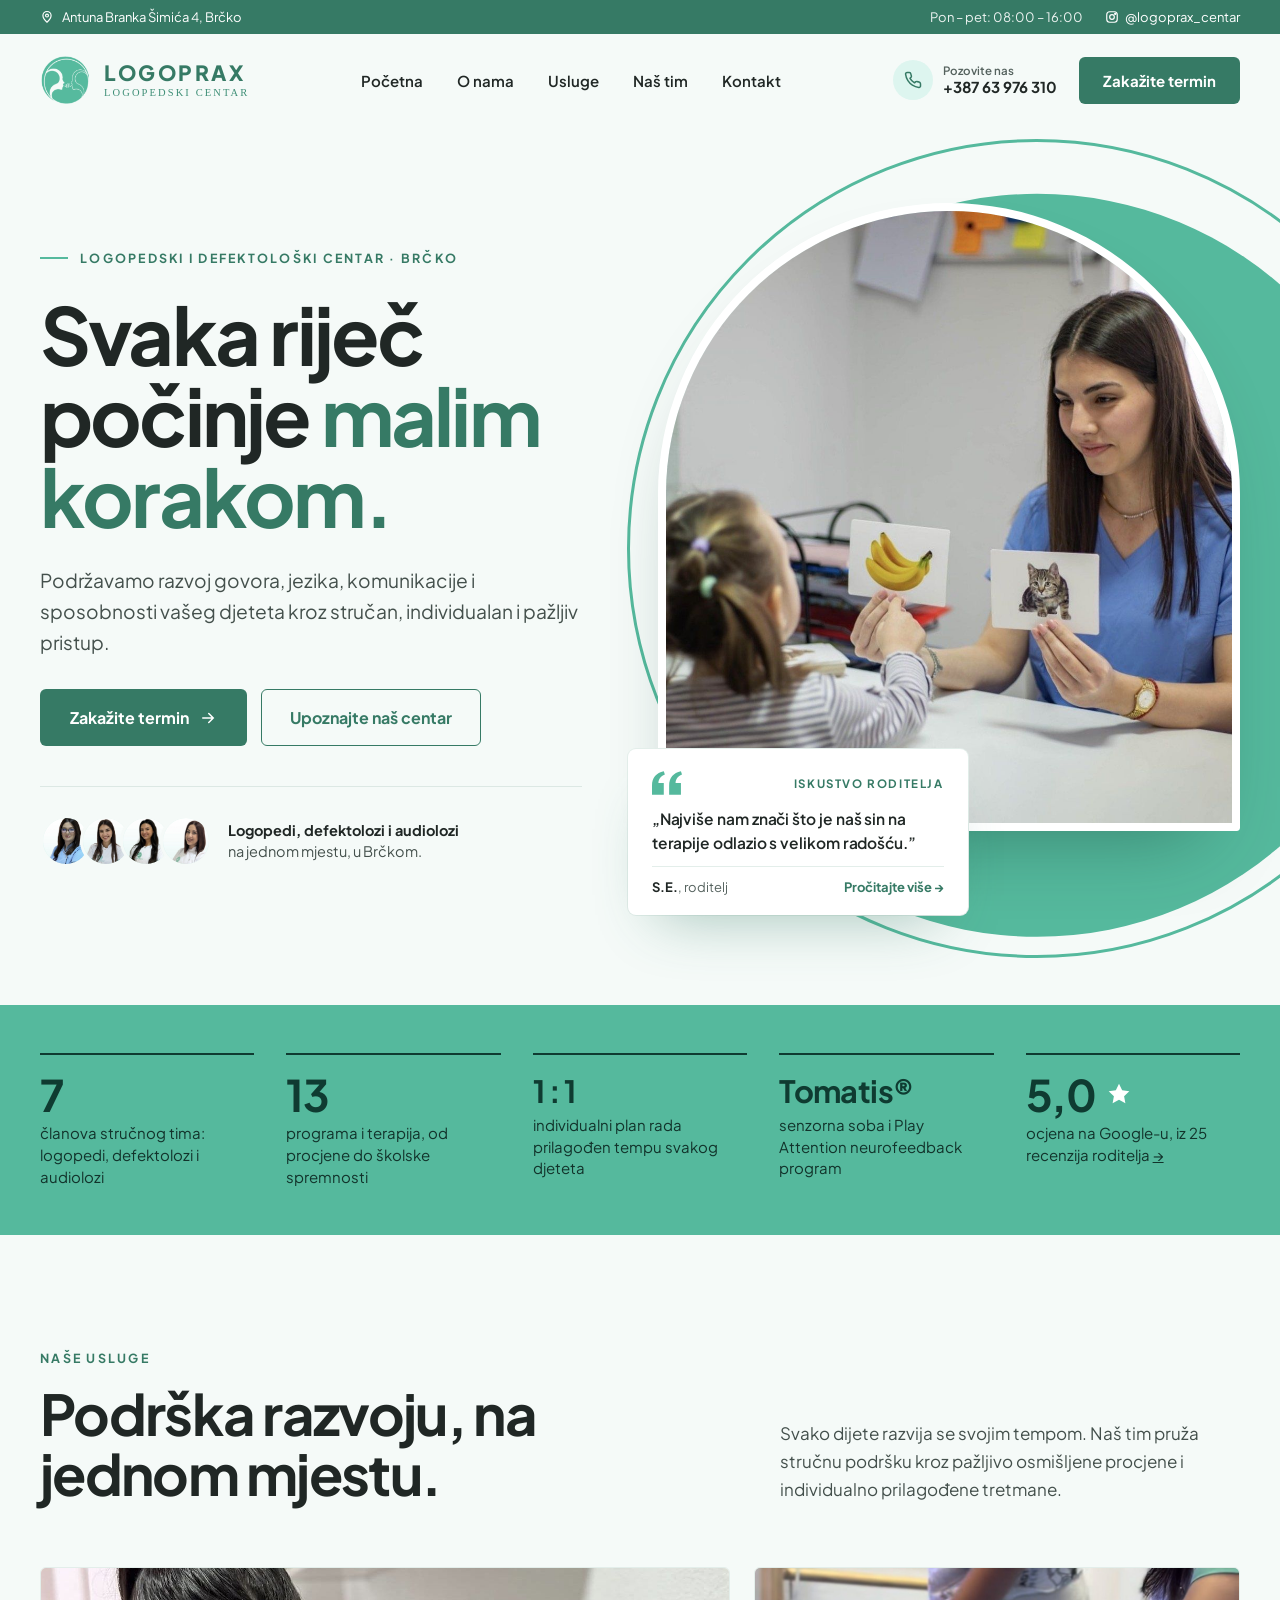
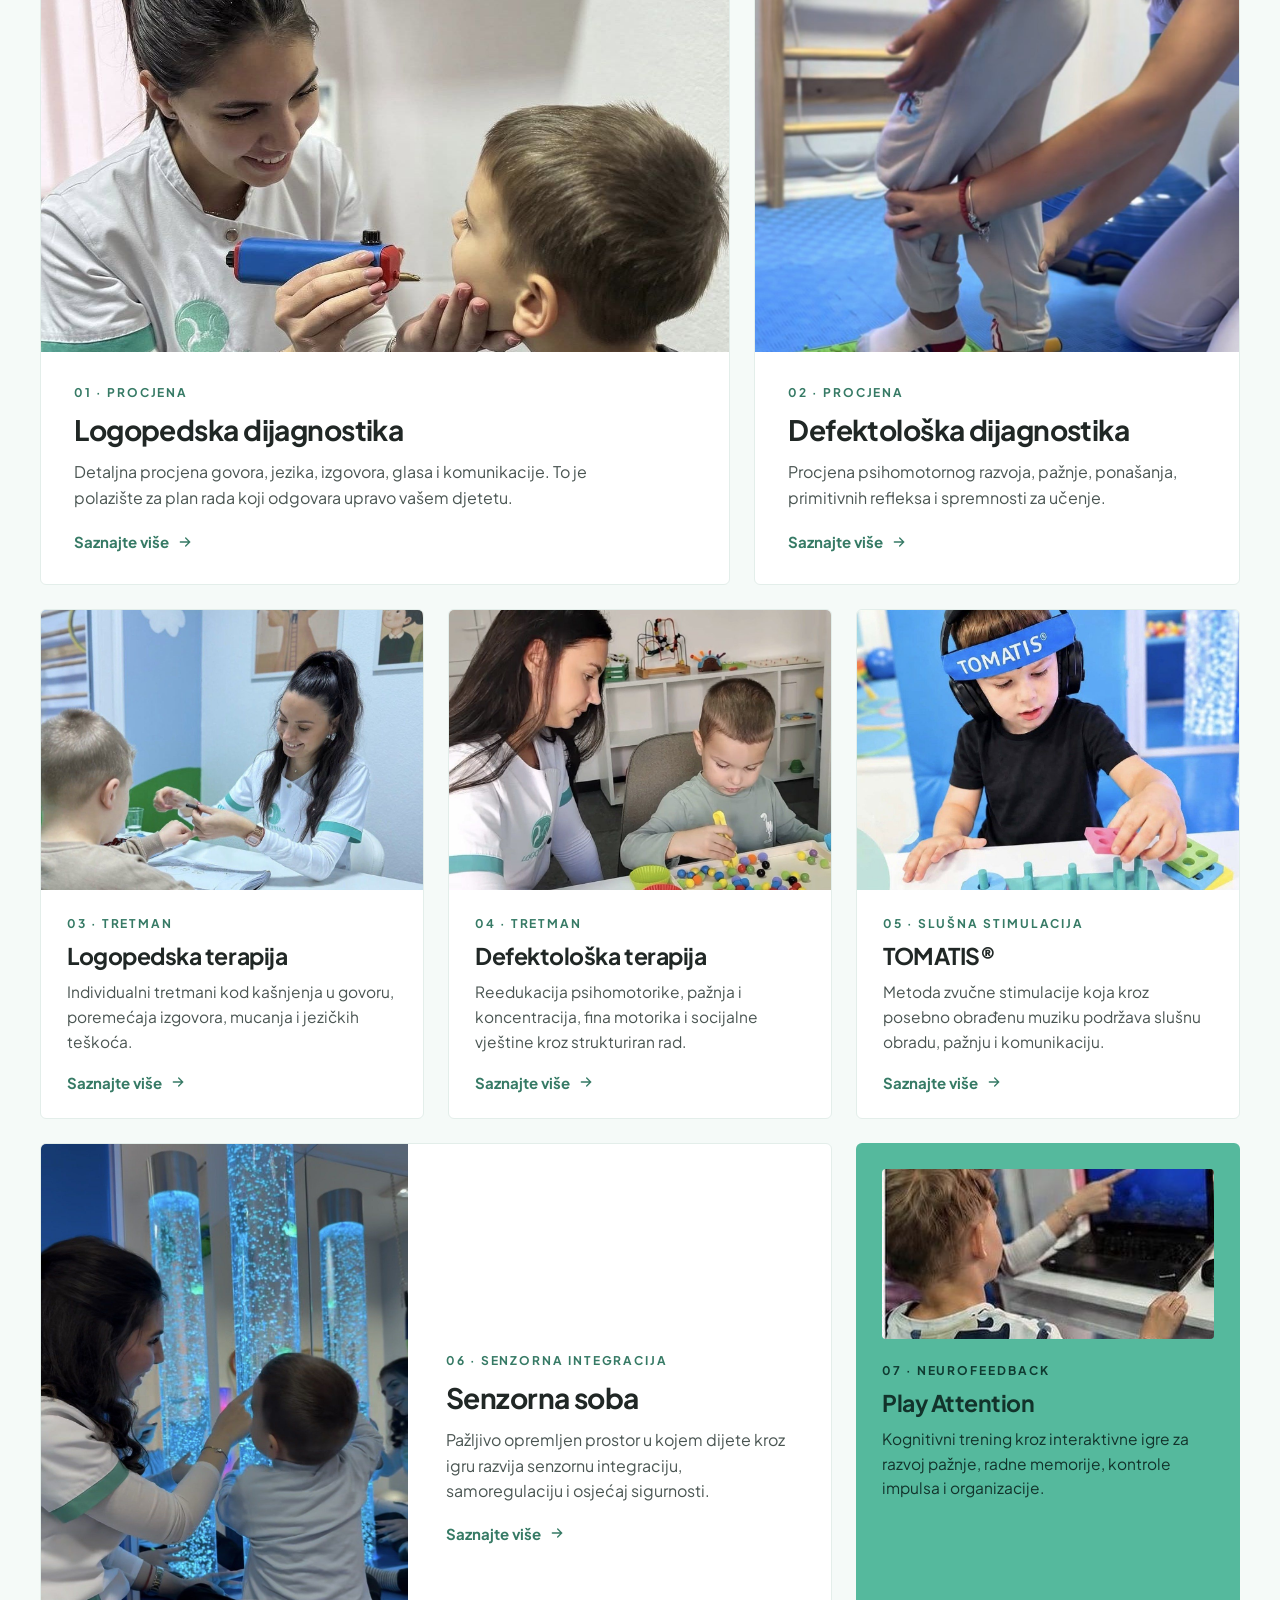
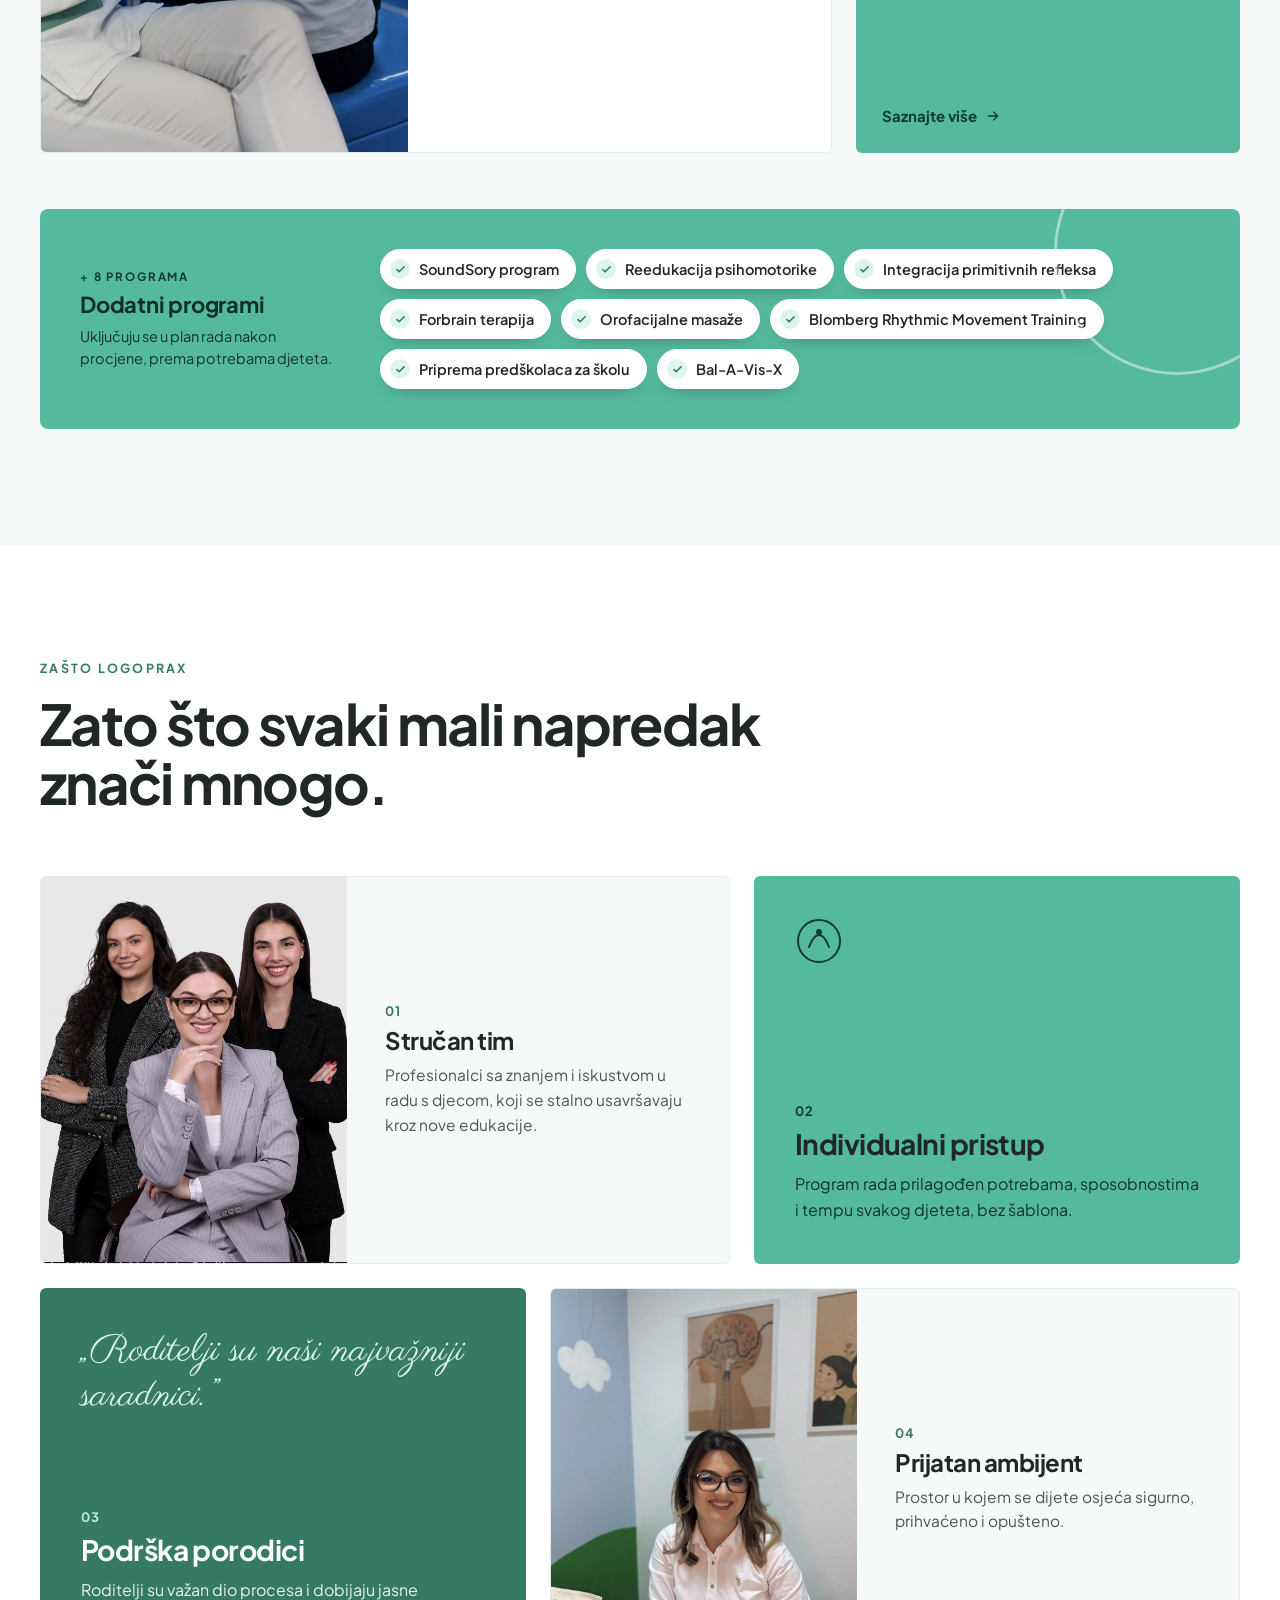
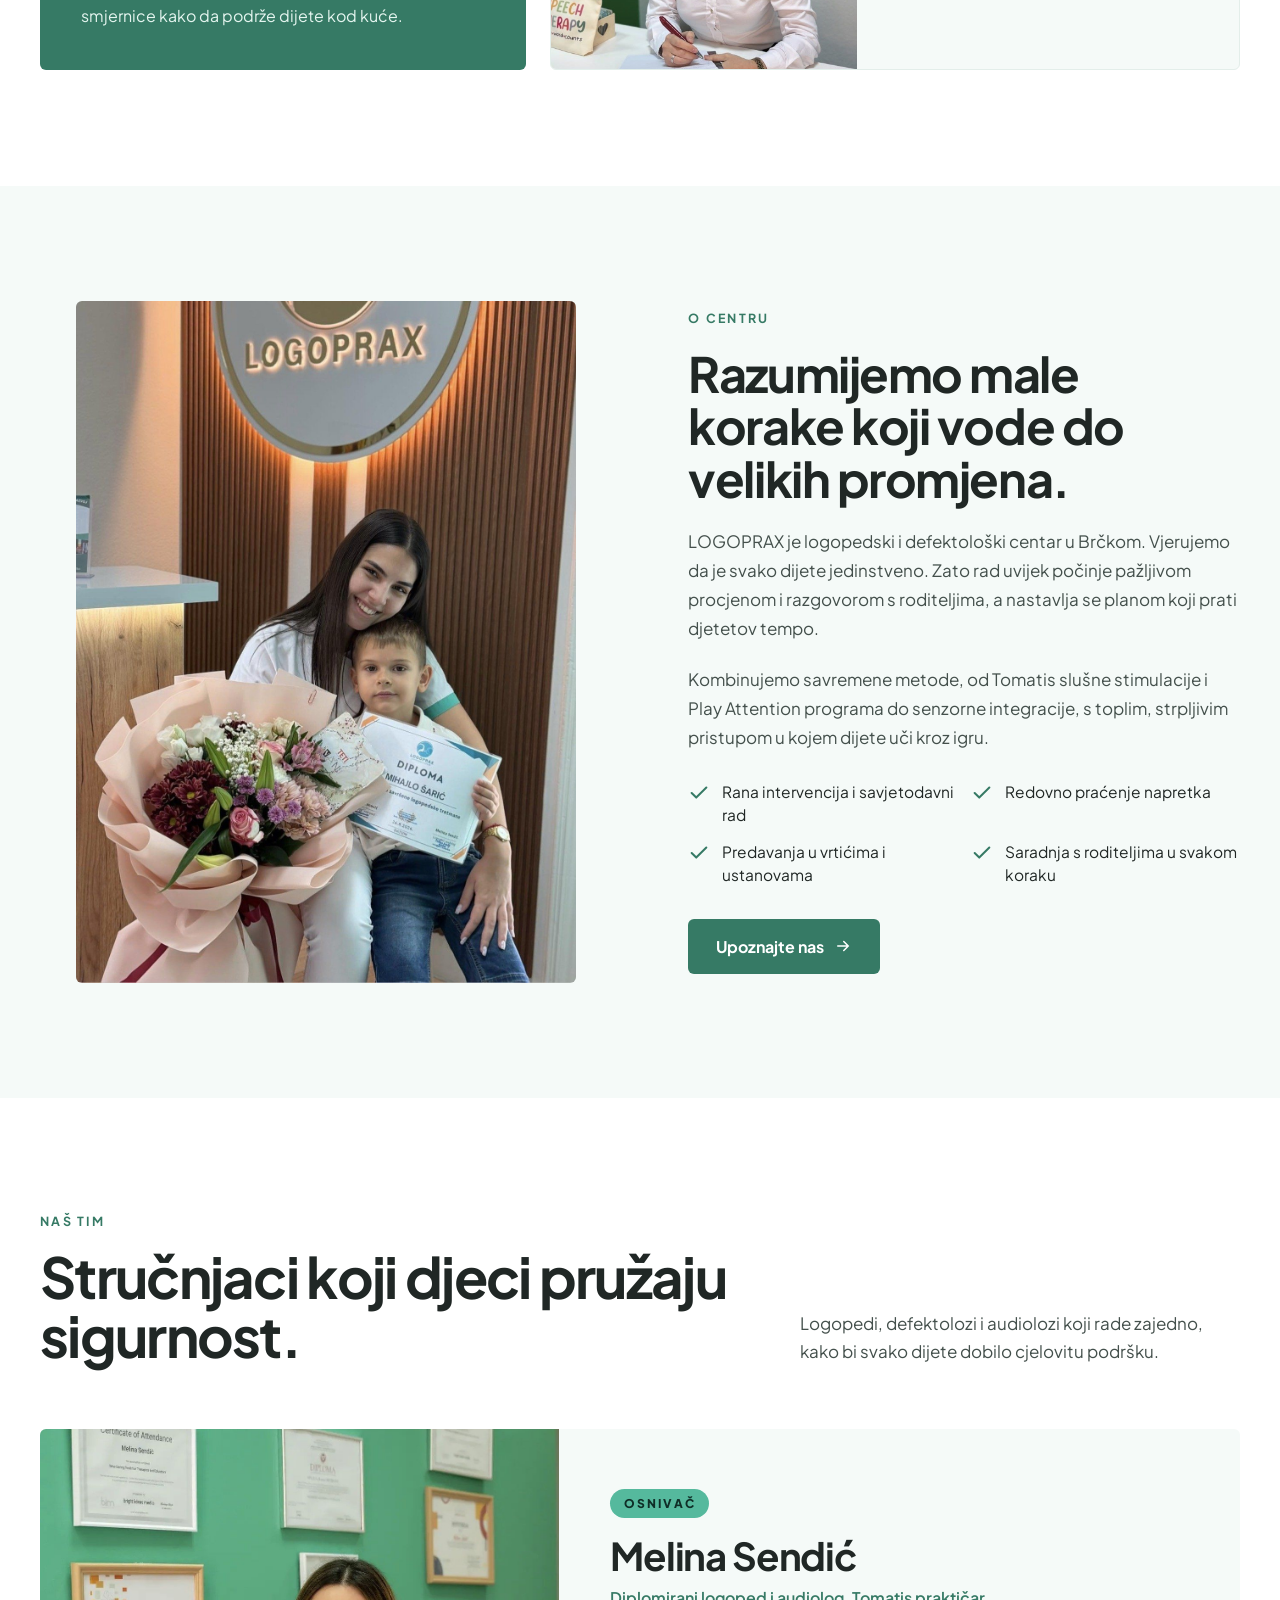
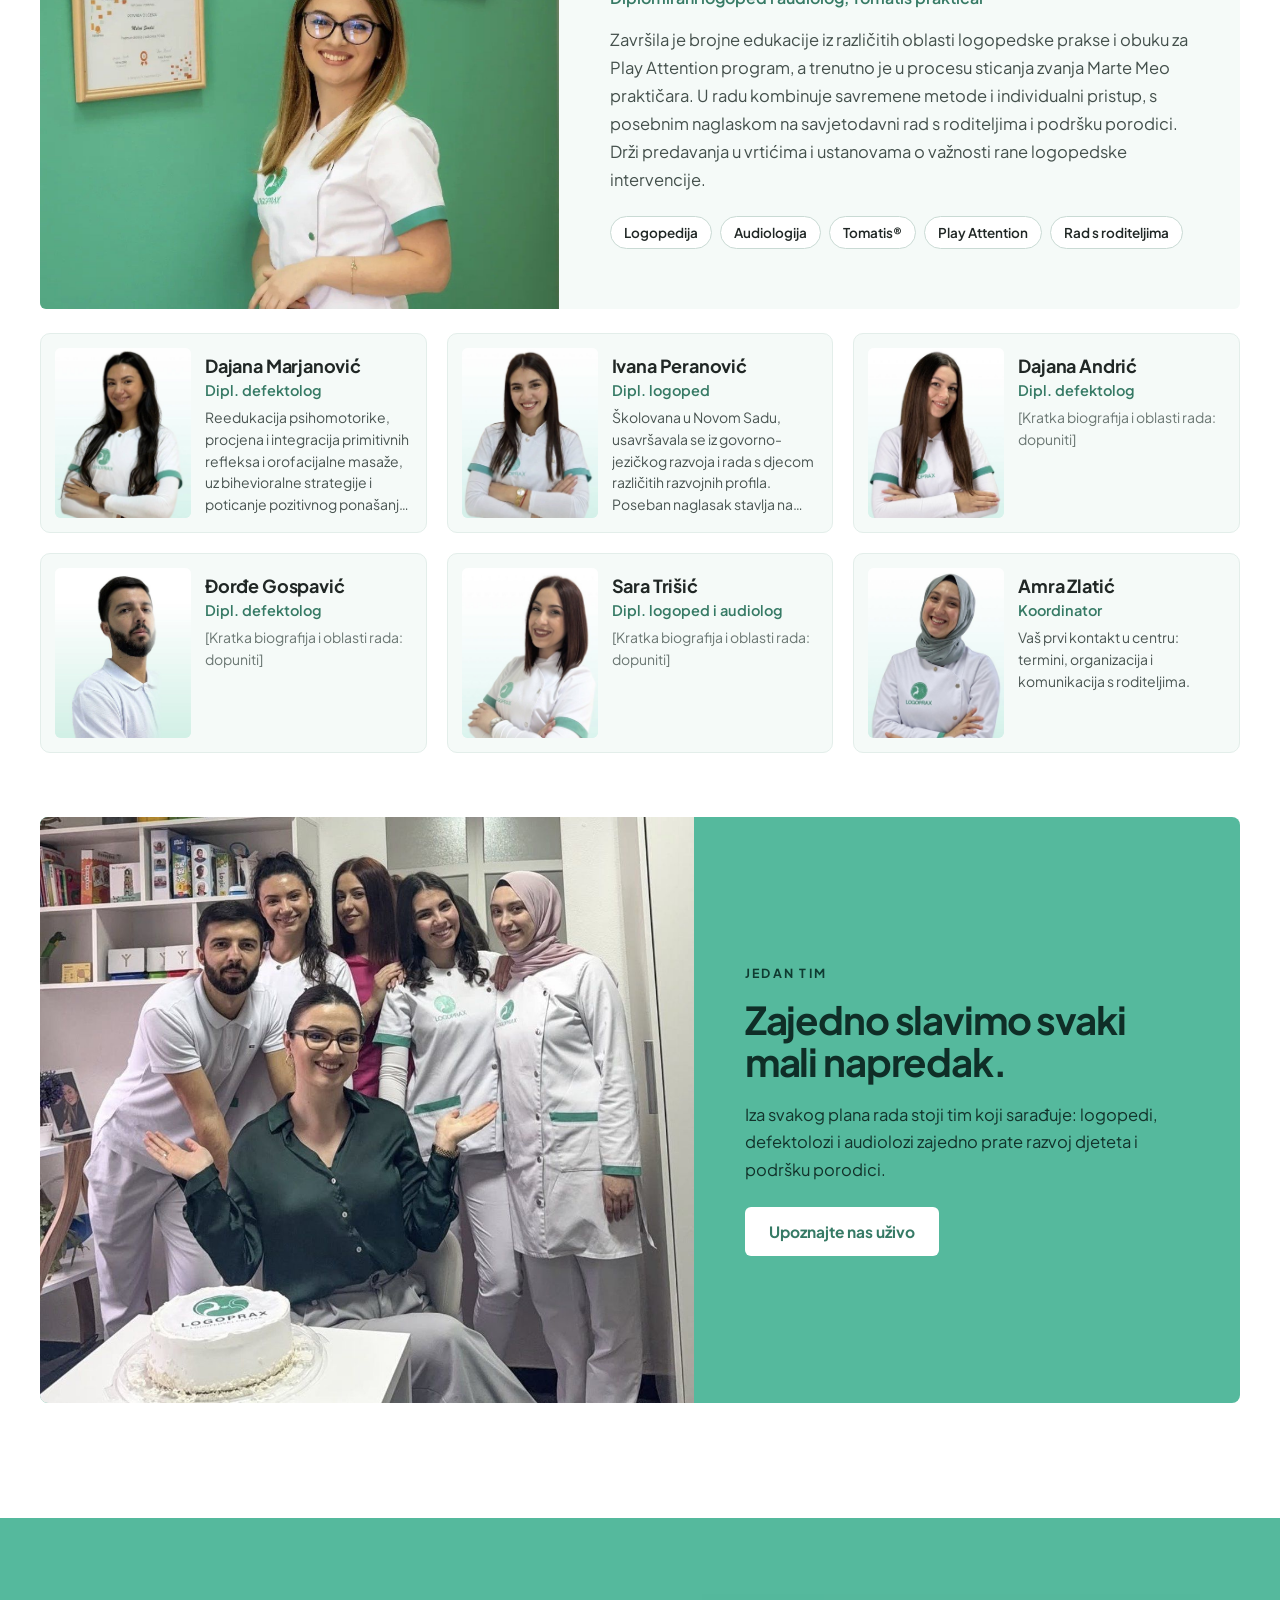
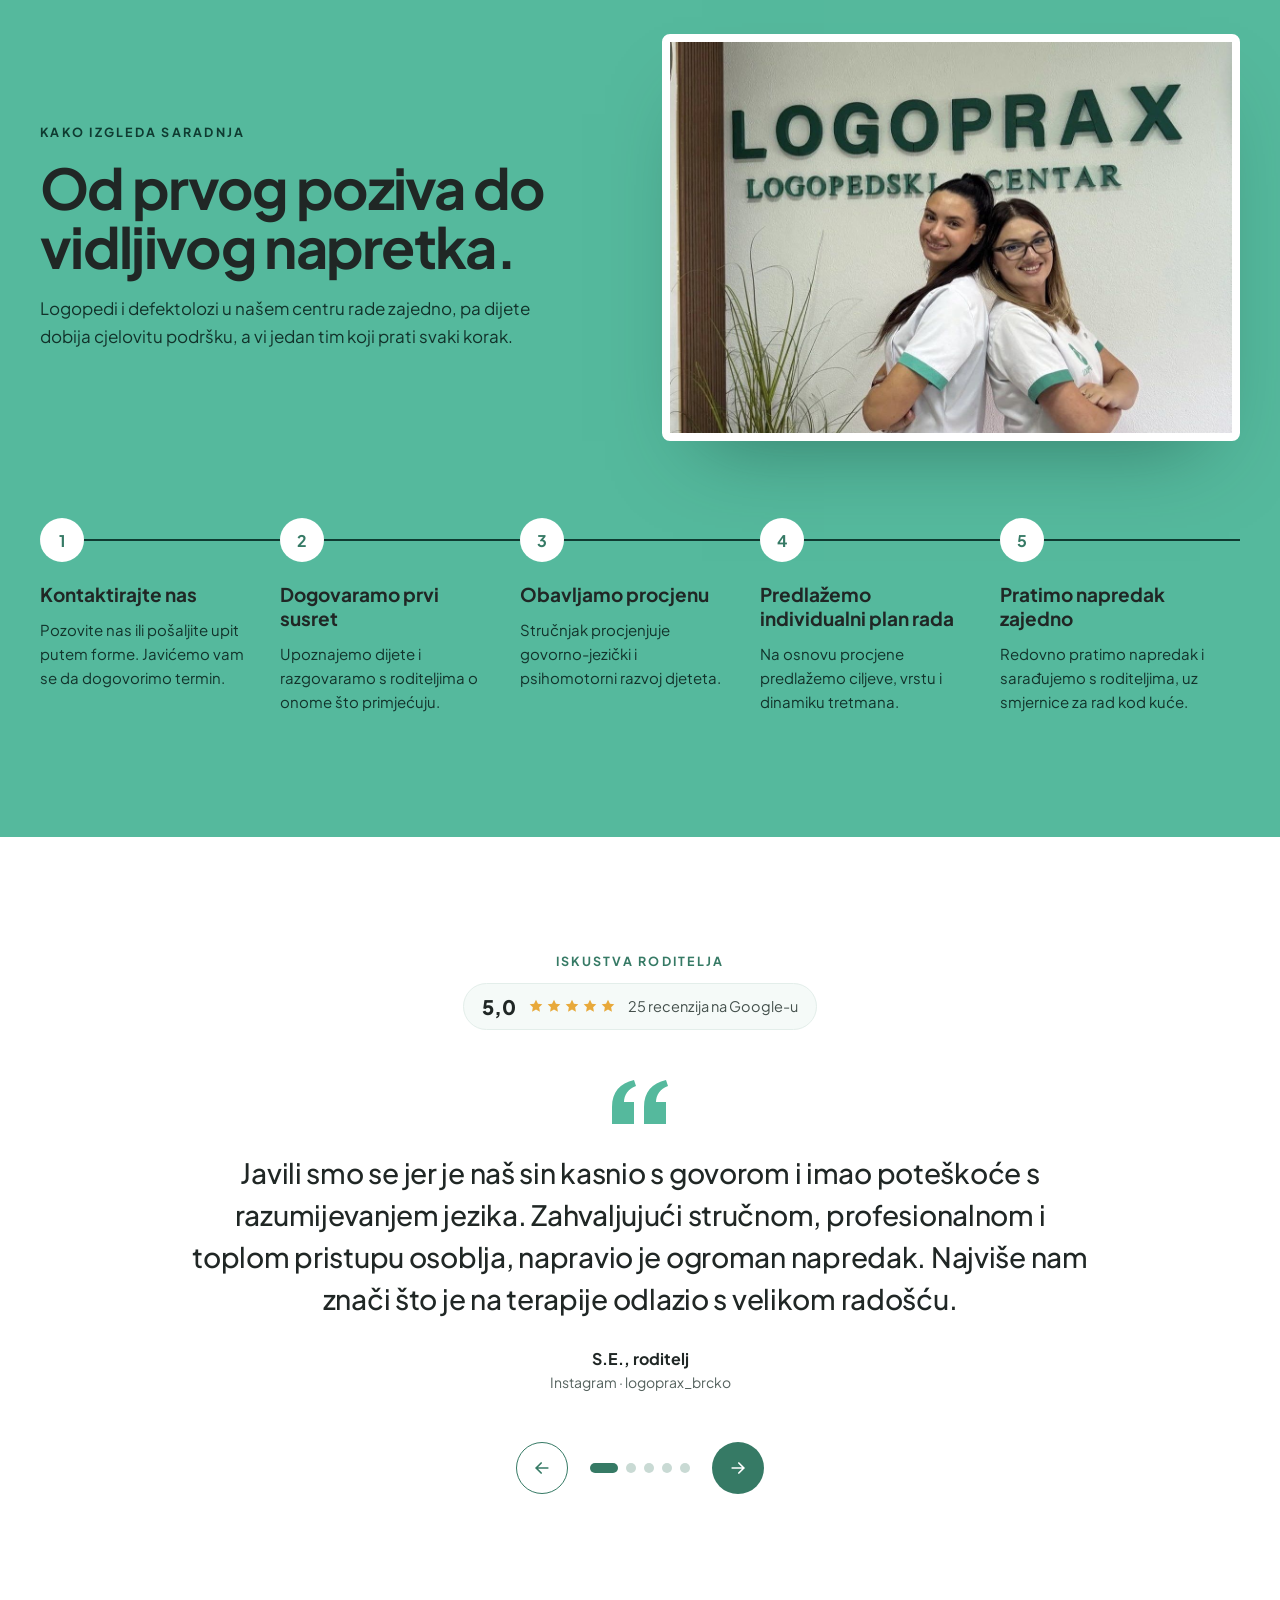
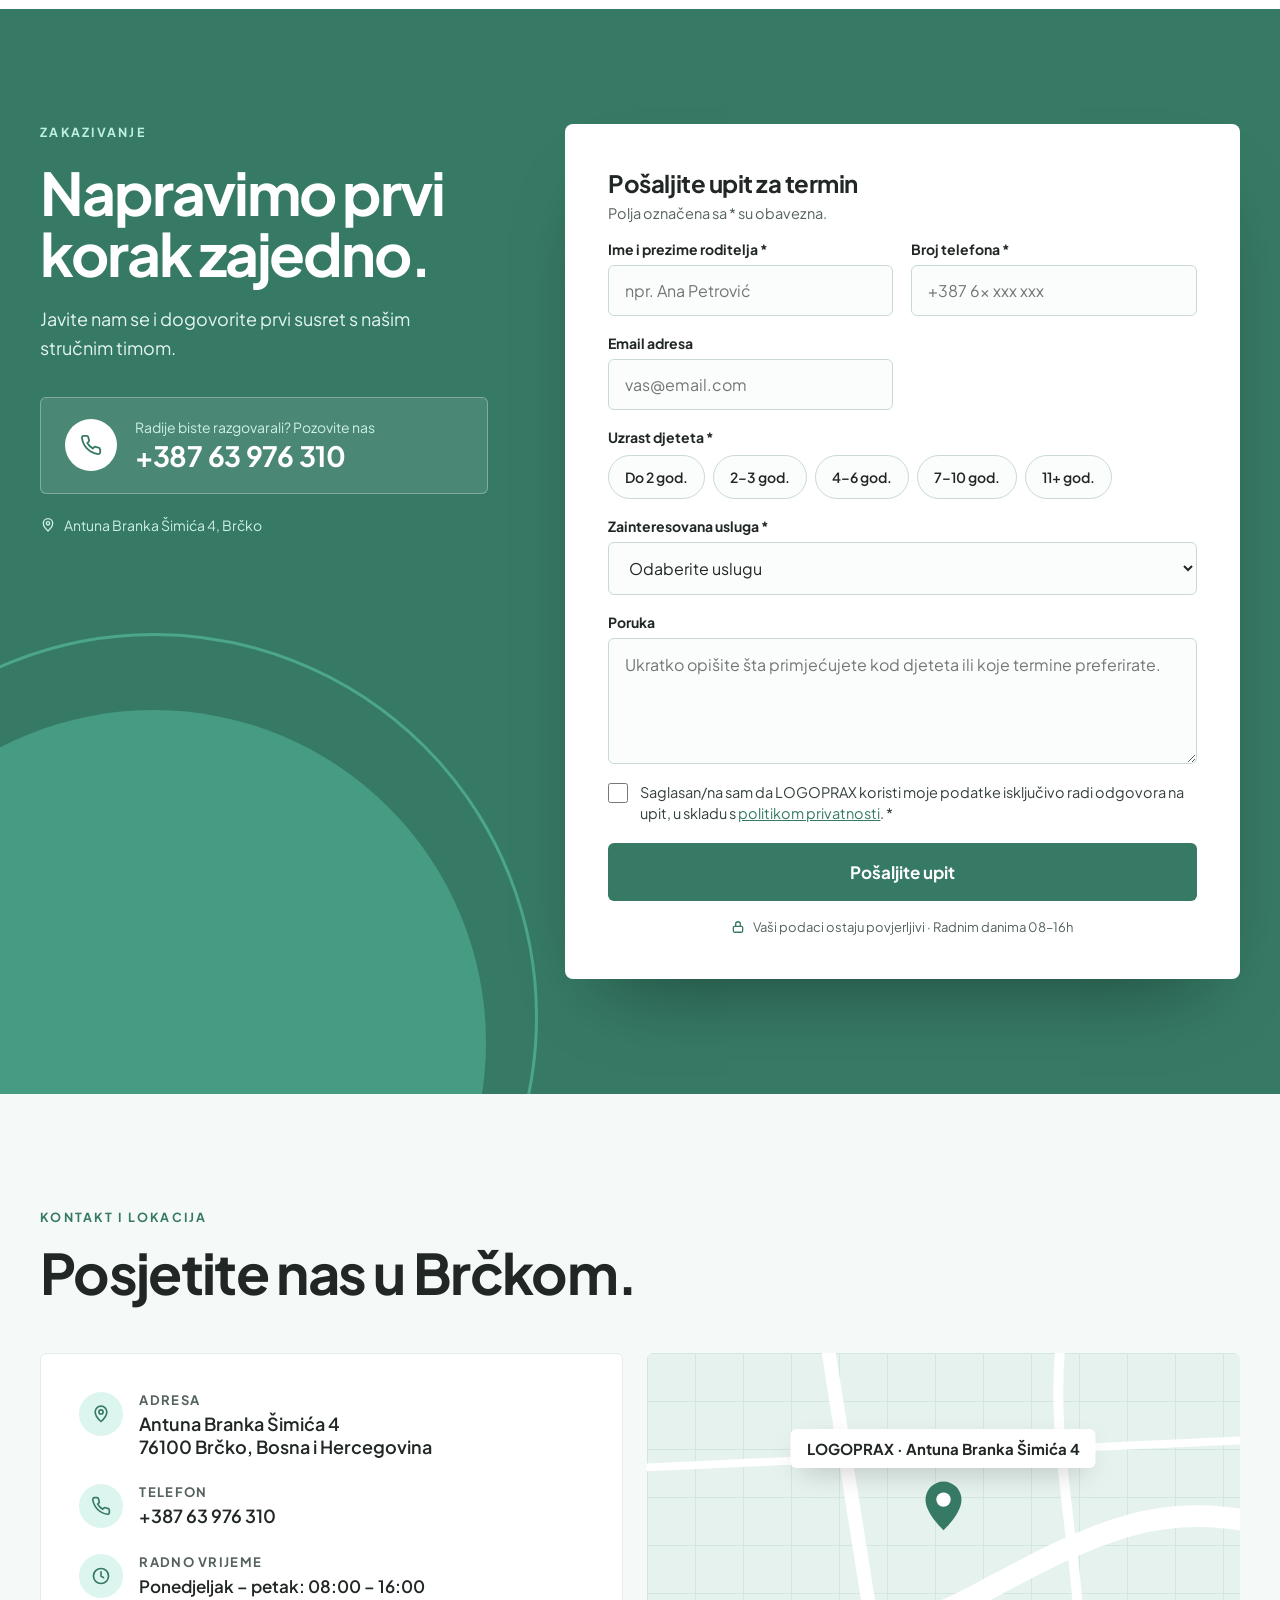
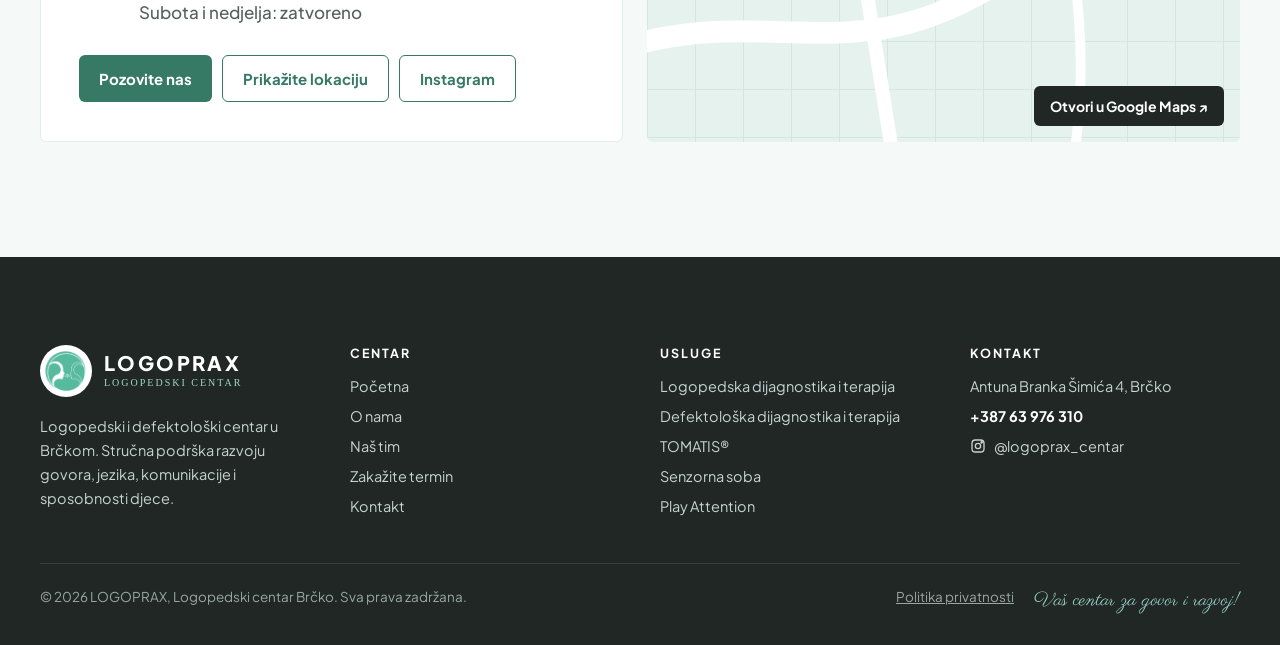
==== commit 7077e29f: "Ažuriran sajt: mobilna optimizacija, boje logoa, animacije, tim, bez dugih crtica Co-Authored-By: Cl" ====
--- a/index.html
+++ b/index.html
@@ -3,17 +3,17 @@
 <head>
 <meta charset="utf-8">
 <meta name="viewport" content="width=device-width, initial-scale=1">
-<title>LOGOPRAX — Logopedski i defektološki centar Brčko</title>
+<title>LOGOPRAX | Logopedski i defektološki centar Brčko</title>
 <meta name="description" content="Logopedski i defektološki centar u Brčkom. Logopedska i defektološka dijagnostika i terapija, Tomatis®, senzorna soba i Play Attention. Zakažite termin: +387 63 976 310.">
-<link rel="canonical" href="https://www.vas-domen.ba/">
+<link rel="canonical" href="https://vilceknenad1.github.io/logopedski-centar-Logoprax/">
 <meta name="theme-color" content="#367A65">
 <meta property="og:type" content="website">
 <meta property="og:locale" content="bs_BA">
 <meta property="og:site_name" content="LOGOPRAX">
-<meta property="og:title" content="LOGOPRAX — Logopedski i defektološki centar Brčko">
+<meta property="og:title" content="LOGOPRAX | Logopedski i defektološki centar Brčko">
 <meta property="og:description" content="Logopedski i defektološki centar u Brčkom. Logopedska i defektološka dijagnostika i terapija, Tomatis®, senzorna soba i Play Attention. Zakažite termin: +387 63 976 310.">
-<meta property="og:url" content="https://www.vas-domen.ba/">
-<meta property="og:image" content="https://www.vas-domen.ba/assets/img/og-image.jpg">
+<meta property="og:url" content="https://vilceknenad1.github.io/logopedski-centar-Logoprax/">
+<meta property="og:image" content="https://vilceknenad1.github.io/logopedski-centar-Logoprax/assets/img/og-image.jpg">
 <meta name="twitter:card" content="summary_large_image">
 <link rel="icon" type="image/png" href="favicon.png">
 <link rel="apple-touch-icon" href="apple-touch-icon.png">
@@ -21,7 +21,7 @@
 <link rel="preconnect" href="https://fonts.gstatic.com" crossorigin>
 <link href="https://fonts.googleapis.com/css2?family=Plus+Jakarta+Sans:wght@400;500;600;700;800&amp;family=Parisienne&amp;display=swap" rel="stylesheet">
 <link rel="stylesheet" href="assets/css/style.css">
-<script type="application/ld+json">{"@context": "https://schema.org", "@type": "MedicalBusiness", "name": "LOGOPRAX — Logopedski centar", "alternateName": "Logoprax logopedski i defektološki centar Brčko", "description": "Logopedski i defektološki centar u Brčkom: logopedska i defektološka dijagnostika i terapija, Tomatis, senzorna soba i Play Attention program.", "url": "https://www.vas-domen.ba/", "logo": "https://www.vas-domen.ba/apple-touch-icon.png", "image": "https://www.vas-domen.ba/assets/img/og-image.jpg", "telephone": "+38763976310", "address": {"@type": "PostalAddress", "streetAddress": "Antuna Branka Šimića 4", "addressLocality": "Brčko", "postalCode": "76100", "addressCountry": "BA"}, "geo": {"@type": "GeoCoordinates", "latitude": 44.8802659, "longitude": 18.8049956}, "openingHoursSpecification": [{"@type": "OpeningHoursSpecification", "dayOfWeek": ["Monday", "Tuesday", "Wednesday", "Thursday", "Friday"], "opens": "08:00", "closes": "16:00"}], "areaServed": "Brčko", "sameAs": ["https://www.instagram.com/logoprax_centar/"], "medicalSpecialty": "SpeechPathology"}</script>
+<script type="application/ld+json">{"@context": "https://schema.org", "@type": "MedicalBusiness", "name": "LOGOPRAX Logopedski centar", "alternateName": "Logoprax logopedski i defektološki centar Brčko", "description": "Logopedski i defektološki centar u Brčkom: logopedska i defektološka dijagnostika i terapija, Tomatis, senzorna soba i Play Attention program.", "url": "https://vilceknenad1.github.io/logopedski-centar-Logoprax/", "logo": "https://vilceknenad1.github.io/logopedski-centar-Logoprax/apple-touch-icon.png", "image": "https://vilceknenad1.github.io/logopedski-centar-Logoprax/assets/img/og-image.jpg", "telephone": "+38763976310", "address": {"@type": "PostalAddress", "streetAddress": "Antuna Branka Šimića 4", "addressLocality": "Brčko", "postalCode": "76100", "addressCountry": "BA"}, "geo": {"@type": "GeoCoordinates", "latitude": 44.8802659, "longitude": 18.8049956}, "openingHoursSpecification": [{"@type": "OpeningHoursSpecification", "dayOfWeek": ["Monday", "Tuesday", "Wednesday", "Thursday", "Friday"], "opens": "08:00", "closes": "16:00"}], "areaServed": "Brčko", "sameAs": ["https://www.instagram.com/logoprax_centar/"], "medicalSpecialty": "SpeechPathology"}</script>
 </head>
 <body>
 <a href="#main" class="sr-only" style="position:absolute">Preskoči na sadržaj</a>
@@ -38,7 +38,7 @@
 <!-- HEADER -->
 <header id="site-header" style="position: sticky; top: 0; z-index: 50; background: #F5FAF8; box-shadow: none; transition: background .3s ease, box-shadow .3s ease; backdrop-filter: saturate(1.4) blur(8px)">
 <div style="max-width: 1280px; margin: 0 auto; padding: 20px clamp(16px, 4vw, 40px); display: flex; align-items: center; justify-content: space-between; gap: 24px; transition: padding .3s ease">
-<a href="#pocetna" aria-label="LOGOPRAX — početna" style="display: flex; align-items: center; gap: 12px; text-decoration: none">
+<a href="#pocetna" aria-label="LOGOPRAX, početna" style="display: flex; align-items: center; gap: 12px; text-decoration: none">
 <img src="assets/img/logo-znak.png" alt="" style="width: 52px; height: 52px; object-fit: contain; transition: width .3s ease, height .3s ease">
 <span style="display: flex; flex-direction: column; line-height: 1">
 <span style="font-weight: 800; font-size: 21px; letter-spacing: .12em; color: #367A65">LOGOPRAX</span>
@@ -126,7 +126,7 @@
 <div style="display: flex; flex-direction: column; gap: 6px; padding-top: 18px; position: relative; border-top: 2px solid rgba(15,59,49,.22)">
 <span aria-hidden="true" style="position: absolute; top: -2px; left: 0; height: 2px; width: 100%; background: #0F3B31" class="trust-line"></span>
 <span style="font-size: clamp(34px, 3.4vw, 44px); font-weight: 700; letter-spacing: -0.03em; color: #0F3B31; line-height: 1"><span data-count="7">7</span></span>
-<span style="font-size: 15px; color: #12332B; line-height: 1.45">članova stručnog tima — logopedi, defektolozi i audiolozi</span>
+<span style="font-size: 15px; color: #12332B; line-height: 1.45">članova stručnog tima: logopedi, defektolozi i audiolozi</span>
 </div>
 <div style="display: flex; flex-direction: column; gap: 6px; padding-top: 18px; position: relative; border-top: 2px solid rgba(15,59,49,.22)">
 <span aria-hidden="true" style="position: absolute; top: -2px; left: 0; height: 2px; width: 100%; background: #0F3B31" class="trust-line"></span>
@@ -168,7 +168,7 @@
 <div style="padding: clamp(24px, 2.6vw, 34px); display: flex; flex-direction: column; gap: 12px; flex: 1">
 <span style="font-size: 12px; letter-spacing: .16em; font-weight: 700; color: #367A65">01 · PROCJENA</span>
 <h3 style="margin: 0; font-size: clamp(24px, 2.2vw, 30px); letter-spacing: -0.02em; font-weight: 700">Logopedska dijagnostika</h3>
-<p style="margin: 0; font-size: 16px; line-height: 1.6; color: #4A5552; max-width: 560px">Detaljna procjena govora, jezika, izgovora, glasa i komunikacije — polazište za plan rada koji odgovara upravo vašem djetetu.</p>
+<p style="margin: 0; font-size: 16px; line-height: 1.6; color: #4A5552; max-width: 560px">Detaljna procjena govora, jezika, izgovora, glasa i komunikacije. To je polazište za plan rada koji odgovara upravo vašem djetetu.</p>
 <span class="more" style="margin-top: auto; padding-top: 10px; display: inline-flex; align-items: center; gap: 8px; font-weight: 700; font-size: 15px; color: #367A65">Saznajte više<svg aria-hidden="true" width="16" height="16" viewBox="0 0 24 24" fill="none" stroke="currentColor" stroke-width="2" stroke-linecap="round"><path d="M5 12h14M13 6l6 6-6 6"></path></svg></span>
 </div>
 </a>
@@ -270,7 +270,7 @@
 <div>
 <span style="font-size: 13px; font-weight: 700; color: #0F3B31; letter-spacing: .08em">02</span>
 <h3 style="margin: 6px 0 10px; font-size: clamp(24px, 2.2vw, 30px); font-weight: 700; letter-spacing: -0.02em">Individualni pristup</h3>
-<p style="margin: 0; font-size: 16px; line-height: 1.65; color: #12332B">Program rada prilagođen potrebama, sposobnostima i tempu svakog djeteta — bez šablona.</p>
+<p style="margin: 0; font-size: 16px; line-height: 1.65; color: #12332B">Program rada prilagođen potrebama, sposobnostima i tempu svakog djeteta, bez šablona.</p>
 </div>
 </div>
 <div class="s5" style="background: #367A65; color: #FFFFFF; border-radius: 6px; padding: clamp(28px, 3.2vw, 44px); display: flex; flex-direction: column; justify-content: space-between; gap: 28px; min-height: 300px">
@@ -300,13 +300,13 @@
 <div class="about-img" style="border-radius: 6px; overflow: hidden; max-width: 500px; margin: 0 auto; background: #EEF2F1">
 <img loading="lazy" decoding="async" src="assets/img/recepcija.jpg" alt="Recepcija centra LOGOPRAX sa svjetlećim logotipom, terapeutkinja i dječak s diplomom" style="width: 100%; height: auto; display: block">
 </div>
-<div aria-hidden="true" style="position: absolute; right: -14px; bottom: -14px; width: 42%; height: 46%; border: 2px solid #55B99D; border-radius: 6px; z-index: -1"></div>
+<div aria-hidden="true" class="about-deco" style="position: absolute; right: -14px; bottom: -14px; width: 42%; height: 46%; border: 2px solid #55B99D; border-radius: 6px; z-index: -1"></div>
 </div>
 <div style="flex: 1 1 440px; min-width: 0; display: flex; flex-direction: column; gap: 22px">
 <p style="margin: 0; font-size: 12.5px; font-weight: 700; letter-spacing: .18em; color: #367A65">O CENTRU</p>
 <h2 style="margin: 0; font-size: clamp(32px, 3.8vw, 52px); line-height: 1.08; letter-spacing: -0.03em; font-weight: 700">Razumijemo male korake koji vode do velikih promjena.</h2>
-<p style="margin: 0; font-size: 17px; line-height: 1.7; color: #44504C">LOGOPRAX je logopedski i defektološki centar u Brčkom. Vjerujemo da je svako dijete jedinstveno — zato rad uvijek počinje pažljivom procjenom i razgovorom s roditeljima, a nastavlja se planom koji prati djetetov tempo.</p>
-<p style="margin: 0; font-size: 17px; line-height: 1.7; color: #44504C">Kombinujemo savremene metode — od Tomatis slušne stimulacije i Play Attention programa do senzorne integracije — s toplim, strpljivim pristupom u kojem dijete uči kroz igru.</p>
+<p style="margin: 0; font-size: 17px; line-height: 1.7; color: #44504C">LOGOPRAX je logopedski i defektološki centar u Brčkom. Vjerujemo da je svako dijete jedinstveno. Zato rad uvijek počinje pažljivom procjenom i razgovorom s roditeljima, a nastavlja se planom koji prati djetetov tempo.</p>
+<p style="margin: 0; font-size: 17px; line-height: 1.7; color: #44504C">Kombinujemo savremene metode, od Tomatis slušne stimulacije i Play Attention programa do senzorne integracije, s toplim, strpljivim pristupom u kojem dijete uči kroz igru.</p>
 <div style="display: grid; grid-template-columns: repeat(auto-fit, minmax(200px, 1fr)); gap: 14px; margin-top: 6px">
 <div style="display: flex; gap: 12px; align-items: flex-start"><svg aria-hidden="true" width="22" height="22" viewBox="0 0 24 24" fill="none" stroke="#367A65" stroke-width="2.2" stroke-linecap="round" stroke-linejoin="round" style="flex: none; margin-top: 2px"><path d="M20 6L9 17l-5-5"></path></svg><span style="font-size: 15.5px; line-height: 1.5">Rana intervencija i savjetodavni rad</span></div>
 <div style="display: flex; gap: 12px; align-items: flex-start"><svg aria-hidden="true" width="22" height="22" viewBox="0 0 24 24" fill="none" stroke="#367A65" stroke-width="2.2" stroke-linecap="round" stroke-linejoin="round" style="flex: none; margin-top: 2px"><path d="M20 6L9 17l-5-5"></path></svg><span style="font-size: 15.5px; line-height: 1.5">Redovno praćenje napretka</span></div>
@@ -326,7 +326,7 @@
 <p style="margin: 0 0 18px; font-size: 12.5px; font-weight: 700; letter-spacing: .18em; color: #367A65">NAŠ TIM</p>
 <h2 style="margin: 0; font-size: clamp(34px, 4.4vw, 60px); line-height: 1.05; letter-spacing: -0.03em; font-weight: 700">Stručnjaci koji djeci pružaju sigurnost.</h2>
 </div>
-<p style="flex: 1 1 340px; margin: 0; font-size: 17px; line-height: 1.65; color: #44504C; max-width: 440px">Logopedi, defektolozi i audiolozi koji rade zajedno — kako bi svako dijete dobilo cjelovitu podršku.</p>
+<p style="flex: 1 1 340px; margin: 0; font-size: 17px; line-height: 1.65; color: #44504C; max-width: 440px">Logopedi, defektolozi i audiolozi koji rade zajedno, kako bi svako dijete dobilo cjelovitu podršku.</p>
 </div>
 
 <div style="display: flex; flex-wrap: wrap; background: #F5FAF8; border-radius: 6px; overflow: hidden; margin-bottom: 24px">
@@ -364,22 +364,22 @@
 <article class="tm" style="display: flex; flex-direction: column; gap: 14px">
 <div style="aspect-ratio: 1 / 1; border-radius: 6px; overflow: hidden; background: linear-gradient(180deg, #FFFFFF 0%, #DDF5EF 100%)"><img loading="lazy" decoding="async" src="assets/img/tim-dajana-andric.jpg" alt="Dajana Andrić" style="width: 100%; height: 100%; object-fit: cover; object-position: center top; display: block"></div>
 <div><h3 style="margin: 0; font-size: 20px; font-weight: 700; letter-spacing: -0.01em">Dajana Andrić</h3><p style="margin: 4px 0 0; font-size: 14.5px; font-weight: 600; color: #367A65">Dipl. defektolog</p></div>
-<p style="margin: 0; font-size: 14.5px; line-height: 1.6; color: #6B7773">[Kratka biografija i oblasti rada — dopuniti]</p>
+<p style="margin: 0; font-size: 14.5px; line-height: 1.6; color: #6B7773">[Kratka biografija i oblasti rada: dopuniti]</p>
 </article>
 <article class="tm" style="display: flex; flex-direction: column; gap: 14px">
 <div style="aspect-ratio: 1 / 1; border-radius: 6px; overflow: hidden; background: linear-gradient(180deg, #FFFFFF 0%, #DDF5EF 100%)"><img loading="lazy" decoding="async" src="assets/img/tim-djordje-gospavic.jpg" alt="Đorđe Gospavić" style="width: 100%; height: 100%; object-fit: cover; object-position: center top; display: block"></div>
 <div><h3 style="margin: 0; font-size: 20px; font-weight: 700; letter-spacing: -0.01em">Đorđe Gospavić</h3><p style="margin: 4px 0 0; font-size: 14.5px; font-weight: 600; color: #367A65">Dipl. defektolog</p></div>
-<p style="margin: 0; font-size: 14.5px; line-height: 1.6; color: #6B7773">[Kratka biografija i oblasti rada — dopuniti]</p>
+<p style="margin: 0; font-size: 14.5px; line-height: 1.6; color: #6B7773">[Kratka biografija i oblasti rada: dopuniti]</p>
 </article>
 <article class="tm" style="display: flex; flex-direction: column; gap: 14px">
 <div style="aspect-ratio: 1 / 1; border-radius: 6px; overflow: hidden; background: linear-gradient(180deg, #FFFFFF 0%, #DDF5EF 100%)"><img loading="lazy" decoding="async" src="assets/img/tim-sara-trisic.jpg" alt="Sara Trišić" style="width: 100%; height: 100%; object-fit: cover; object-position: center top; display: block"></div>
 <div><h3 style="margin: 0; font-size: 20px; font-weight: 700; letter-spacing: -0.01em">Sara Trišić</h3><p style="margin: 4px 0 0; font-size: 14.5px; font-weight: 600; color: #367A65">Dipl. logoped i audiolog</p></div>
-<p style="margin: 0; font-size: 14.5px; line-height: 1.6; color: #6B7773">[Kratka biografija i oblasti rada — dopuniti]</p>
+<p style="margin: 0; font-size: 14.5px; line-height: 1.6; color: #6B7773">[Kratka biografija i oblasti rada: dopuniti]</p>
 </article>
 <article class="tm" style="display: flex; flex-direction: column; gap: 14px">
 <div style="aspect-ratio: 1 / 1; border-radius: 6px; overflow: hidden; background: linear-gradient(180deg, #FFFFFF 0%, #DDF5EF 100%)"><img loading="lazy" decoding="async" src="assets/img/tim-amra-zlatic.jpg" alt="Amra Zlatić" style="width: 100%; height: 100%; object-fit: cover; object-position: center top; display: block"></div>
 <div><h3 style="margin: 0; font-size: 20px; font-weight: 700; letter-spacing: -0.01em">Amra Zlatić</h3><p style="margin: 4px 0 0; font-size: 14.5px; font-weight: 600; color: #367A65">Koordinator</p></div>
-<p style="margin: 0; font-size: 14.5px; line-height: 1.6; color: #4A5552">Vaš prvi kontakt u centru — termini, organizacija i komunikacija s roditeljima.</p>
+<p style="margin: 0; font-size: 14.5px; line-height: 1.6; color: #4A5552">Vaš prvi kontakt u centru: termini, organizacija i komunikacija s roditeljima.</p>
 </article>
 </div>
 <div style="display: flex; flex-wrap: wrap; margin-top: clamp(40px, 5vw, 64px); border-radius: 8px; overflow: hidden; background: #55B99D">
@@ -387,7 +387,7 @@
 <div style="flex: 1 1 320px; min-width: 0; padding: clamp(28px, 4vw, 56px); display: flex; flex-direction: column; justify-content: center; gap: 18px; color: #12332B">
 <p style="margin: 0; font-size: 12.5px; font-weight: 700; letter-spacing: .18em; color: #0F3B31">JEDAN TIM</p>
 <h3 style="margin: 0; font-size: clamp(28px, 3vw, 40px); line-height: 1.1; letter-spacing: -0.03em; font-weight: 700; color: #0F2E27">Zajedno slavimo svaki mali napredak.</h3>
-<p style="margin: 0; font-size: 16.5px; line-height: 1.65">Iza svakog plana rada stoji tim koji sarađuje — logopedi, defektolozi i audiolozi zajedno prate razvoj djeteta i podršku porodici.</p>
+<p style="margin: 0; font-size: 16.5px; line-height: 1.65">Iza svakog plana rada stoji tim koji sarađuje: logopedi, defektolozi i audiolozi zajedno prate razvoj djeteta i podršku porodici.</p>
 <a href="#zakazivanje" class="btn" style="align-self: flex-start; margin-top: 6px; background: #FFFFFF; color: #367A65; text-decoration: none; font-weight: 700; font-size: 15.5px; padding: 15px 24px; border-radius: 6px">Upoznajte nas uživo</a>
 </div>
 </div>
@@ -401,18 +401,18 @@
 <div style="flex: 1 1 420px; min-width: 0; display: flex; flex-direction: column; gap: 18px">
 <p style="margin: 0; font-size: 12.5px; font-weight: 700; letter-spacing: .18em; color: #0F3B31">KAKO IZGLEDA SARADNJA</p>
 <h2 id="proces" style="margin: 0; font-size: clamp(34px, 4.4vw, 56px); line-height: 1.05; letter-spacing: -0.03em; font-weight: 700">Od prvog poziva do vidljivog napretka.</h2>
-<p style="margin: 0; font-size: 17px; line-height: 1.65; color: #12332B; max-width: 520px">Logopedi i defektolozi u našem centru rade zajedno, pa dijete dobija cjelovitu podršku — a vi jedan tim koji prati svaki korak.</p>
+<p style="margin: 0; font-size: 17px; line-height: 1.65; color: #12332B; max-width: 520px">Logopedi i defektolozi u našem centru rade zajedno, pa dijete dobija cjelovitu podršku, a vi jedan tim koji prati svaki korak.</p>
 </div>
 <div style="flex: 1 1 440px; min-width: 0; border-radius: 8px; overflow: hidden; aspect-ratio: 1179 / 830; border: 8px solid #FFFFFF; box-sizing: border-box; box-shadow: 0 40px 80px -40px rgba(15,59,49,.5)">
 <img loading="lazy" decoding="async" src="assets/img/saradnja-logoped-defektolog.jpg" alt="Logoped i defektolog ispred natpisa LOGOPRAX logopedski centar" style="width: 100%; height: 100%; object-fit: cover; display: block">
 </div>
 </div>
-<p class="swipe-hint" style="margin: 0 0 14px; font-size: 13.5px; font-weight: 700; color: #0F3B31; align-items: center; gap: 8px">5 koraka — prevucite<svg aria-hidden="true" width="16" height="16" viewBox="0 0 24 24" fill="none" stroke="currentColor" stroke-width="2" stroke-linecap="round"><path d="M5 12h14M13 6l6 6-6 6"></path></svg></p>
+<p class="swipe-hint" style="margin: 0 0 14px; font-size: 13.5px; font-weight: 700; color: #0F3B31; align-items: center; gap: 8px">5 koraka, prevucite<svg aria-hidden="true" width="16" height="16" viewBox="0 0 24 24" fill="none" stroke="currentColor" stroke-width="2" stroke-linecap="round"><path d="M5 12h14M13 6l6 6-6 6"></path></svg></p>
 <ol class="steps" style="list-style: none; margin: 0; padding: 22px 0 0; display: grid; grid-template-columns: repeat(auto-fit, minmax(200px, 1fr)); gap: 56px 0">
 <li style="padding: 28px 24px 8px 0; border-top: 2px solid #0F3B31; display: flex; flex-direction: column; gap: 12px">
 <span style="width: 44px; height: 44px; border-radius: 50%; background: #FFFFFF; color: #367A65; display: flex; align-items: center; justify-content: center; font-weight: 700; font-size: 16px; margin-top: -51px">1</span>
 <h3 style="margin: 8px 0 0; font-size: 19px; font-weight: 700">Kontaktirajte nas</h3>
-<p style="margin: 0; font-size: 15px; line-height: 1.6; color: #12332B">Pozovite nas ili pošaljite upit putem forme — javićemo vam se da dogovorimo termin.</p>
+<p style="margin: 0; font-size: 15px; line-height: 1.6; color: #12332B">Pozovite nas ili pošaljite upit putem forme. Javićemo vam se da dogovorimo termin.</p>
 </li>
 <li style="padding: 28px 24px 8px 0; border-top: 2px solid #0F3B31; display: flex; flex-direction: column; gap: 12px">
 <span style="width: 44px; height: 44px; border-radius: 50%; background: #FFFFFF; color: #367A65; display: flex; align-items: center; justify-content: center; font-weight: 700; font-size: 16px; margin-top: -51px">2</span>
@@ -539,7 +539,7 @@
 <label for="f-usluga" style="font-size: 14px; font-weight: 700">Zainteresovana usluga *</label>
 <select id="f-usluga" name="usluga" style="font-family: inherit; font-size: 16px; padding: 14px 16px; border-radius: 6px; border: 1px solid #C9DAD4; background: #FBFDFC; color: #202725; min-height: 50px; box-sizing: border-box">
 <option value="">Odaberite uslugu</option>
-<option value="Nisam siguran/na — potreban savjet">Nisam siguran/na — potreban mi je savjet</option>
+<option value="Nisam siguran/na, potreban savjet">Nisam siguran/na, potreban mi je savjet</option>
 <option value="Logopedska dijagnostika">Logopedska dijagnostika</option>
 <option value="Defektološka dijagnostika">Defektološka dijagnostika</option>
 <option value="Logopedska terapija">Logopedska terapija</option>
@@ -634,7 +634,7 @@
 </div>
 </div>
 <div style="display: flex; flex-wrap: wrap; justify-content: space-between; gap: 12px; padding-top: 24px; font-size: 13.5px; color: #9AA6A2">
-<span>© 2026 LOGOPRAX — Logopedski centar Brčko. Sva prava zadržana.</span>
+<span>© 2026 LOGOPRAX, Logopedski centar Brčko. Sva prava zadržana.</span>
 <span style="display: flex; gap: 20px"><a href="politika-privatnosti.html" style="color: #9AA6A2">Politika privatnosti</a><span style="font-family: 'Parisienne', cursive; font-size: 19px; color: #9FD9C8">Vaš centar za govor i razvoj!</span></span>
 </div>
 </div>
--- a/assets/css/style.css
+++ b/assets/css/style.css
@@ -1,4 +1,4 @@
-/* LOGOPRAX — glavni stil */
+/* LOGOPRAX: glavni stil */
 body{margin:0;background:#F5FAF8}
 html{scroll-behavior:smooth}
 a{color:#367A65}a:hover{color:#285C4C}
@@ -56,7 +56,10 @@
 .founder-img{min-height:340px !important}
 section[style*="clamp(72px"]{padding-top:56px !important;padding-bottom:60px !important}
 #pocetna{padding-top:28px !important;padding-bottom:44px !important}
-.about-img img{height:280px !important;object-fit:cover;object-position:center 18%}
+.about-img{border-radius:12px !important}
+.about-deco{display:none !important}
+#o-nama > div{gap:28px !important}
+.about-img img{height:auto !important;aspect-ratio:1179 / 1340;object-fit:cover;object-position:center top}
 .founder-bio:not(.open){display:-webkit-box;-webkit-line-clamp:5;-webkit-box-orient:vertical;overflow:hidden}
 .bio-toggle{display:inline-flex}
 .banner-img{aspect-ratio:1 / 1 !important}
@@ -65,7 +68,9 @@
 section[aria-labelledby="iskustva"] blockquote{font-size:17px !important;line-height:1.55 !important}
 .map-card{min-height:220px !important}
 .foot-grid{grid-template-columns:repeat(2,minmax(0,1fr)) !important;gap:28px 20px !important;padding-bottom:32px !important}
-.foot-grid > :first-child,.foot-grid > :last-child{grid-column:span 2}
+.foot-grid > :first-child,.foot-grid > :last-child{grid-column:1 / -1 !important}
+.foot-grid a{word-break:normal}
+.foot-grid > :first-child p{max-width:340px}
 footer{font-size:14px}
 section[aria-labelledby="zasto"] .g12 > div{min-height:0 !important}
 section[aria-labelledby="zasto"] .g12 > div.tm{flex-wrap:nowrap !important;align-items:stretch}
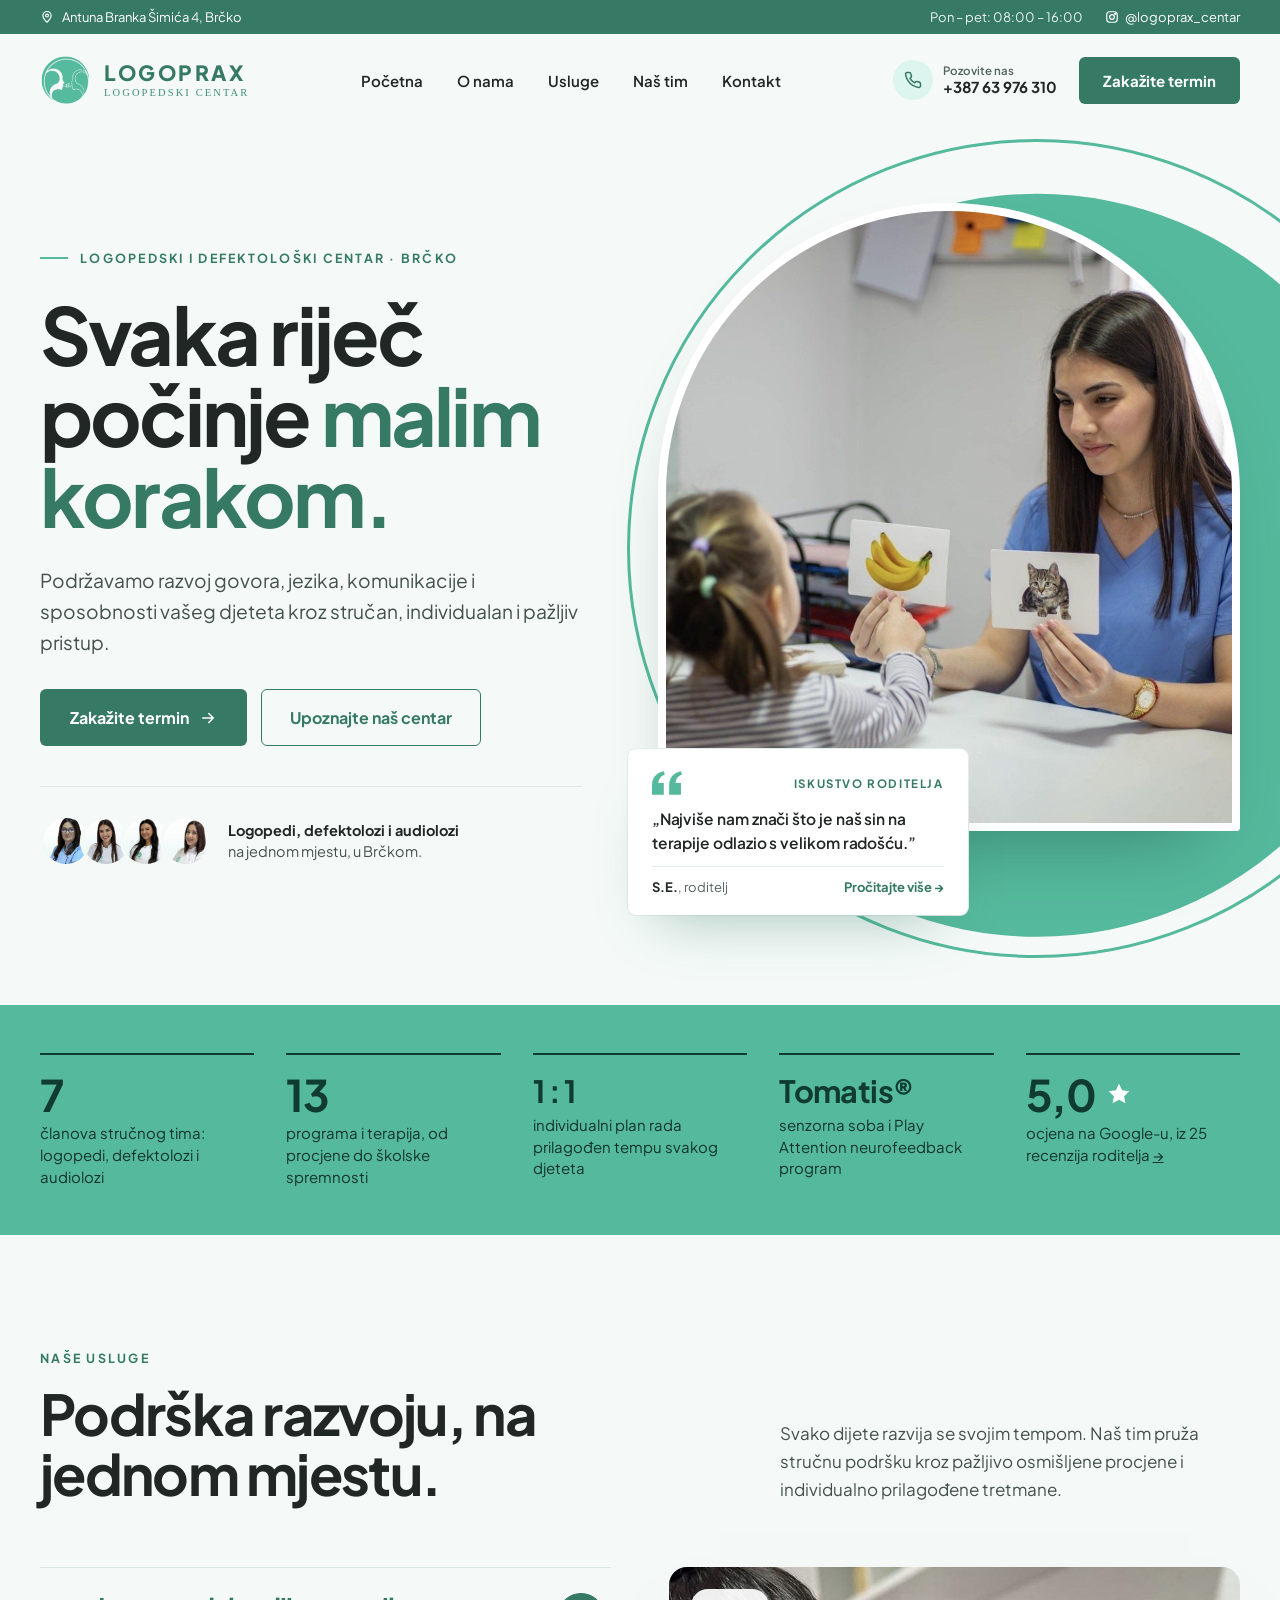
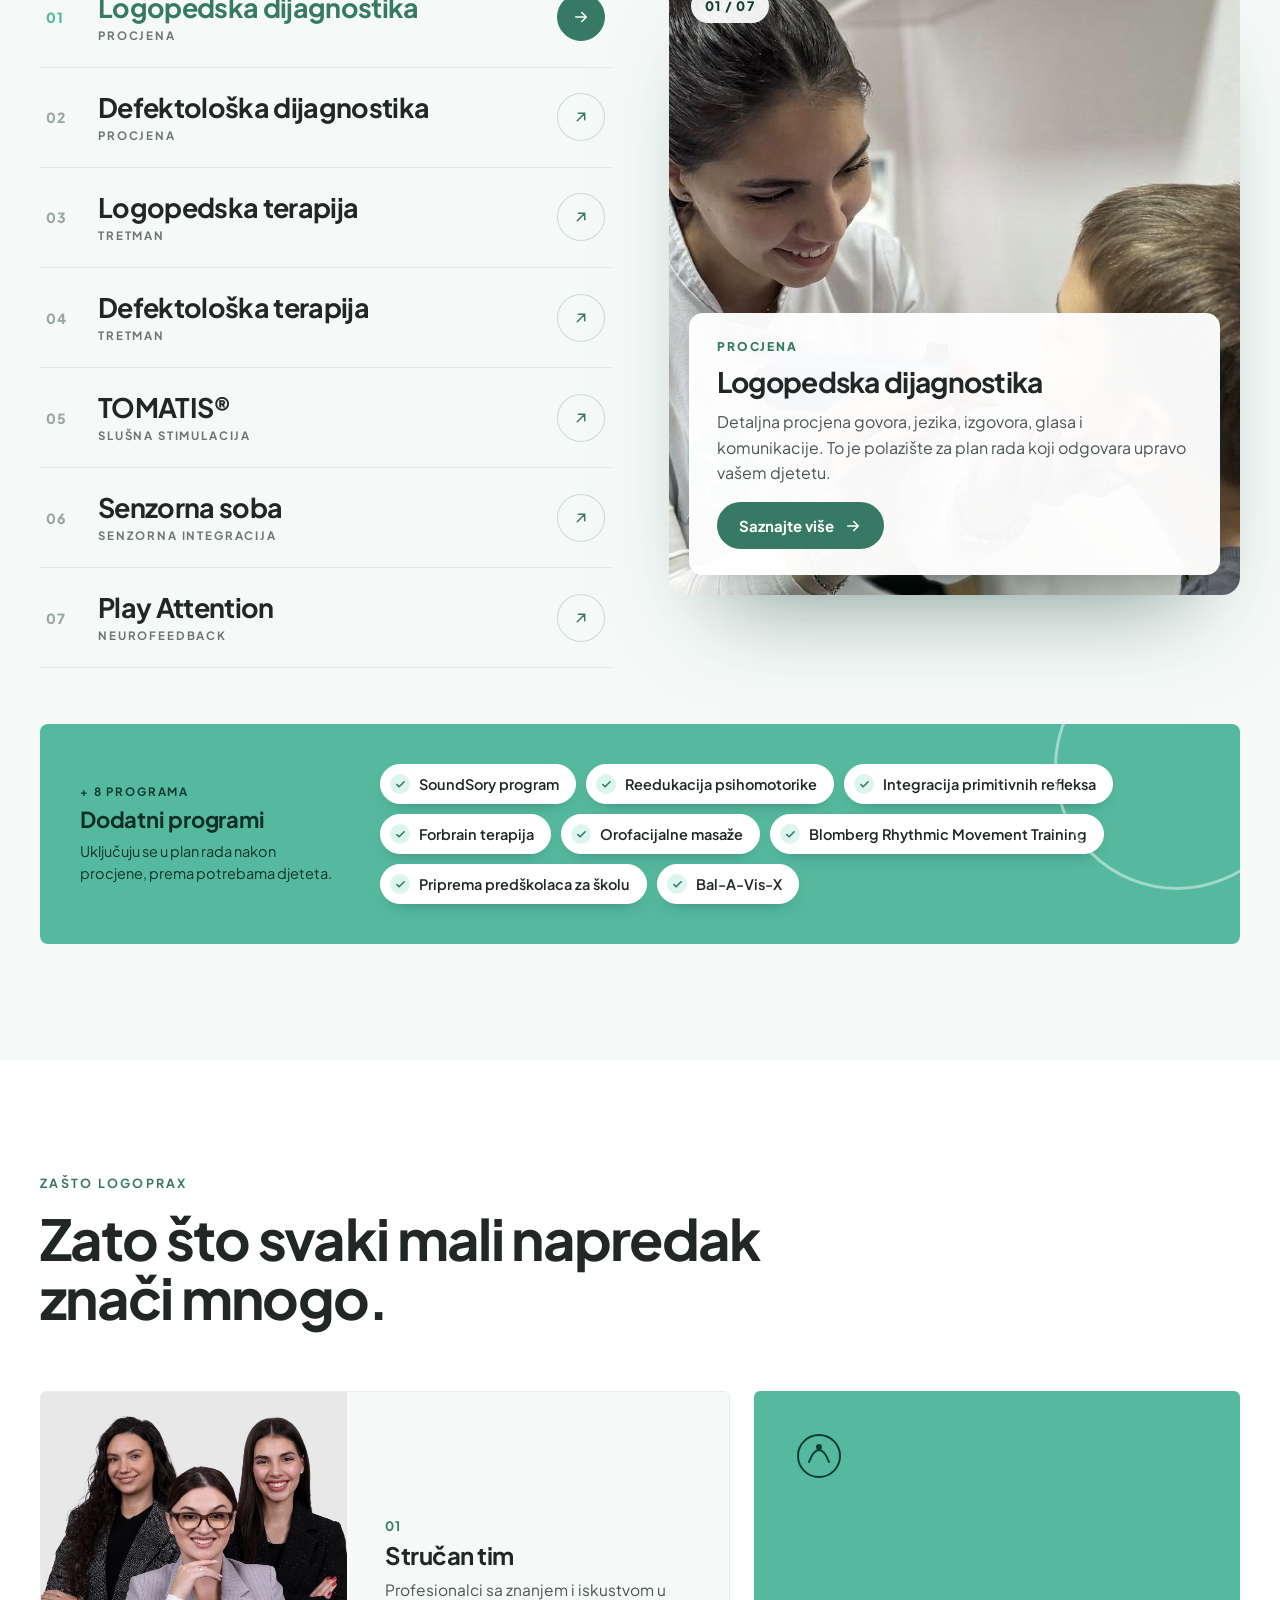
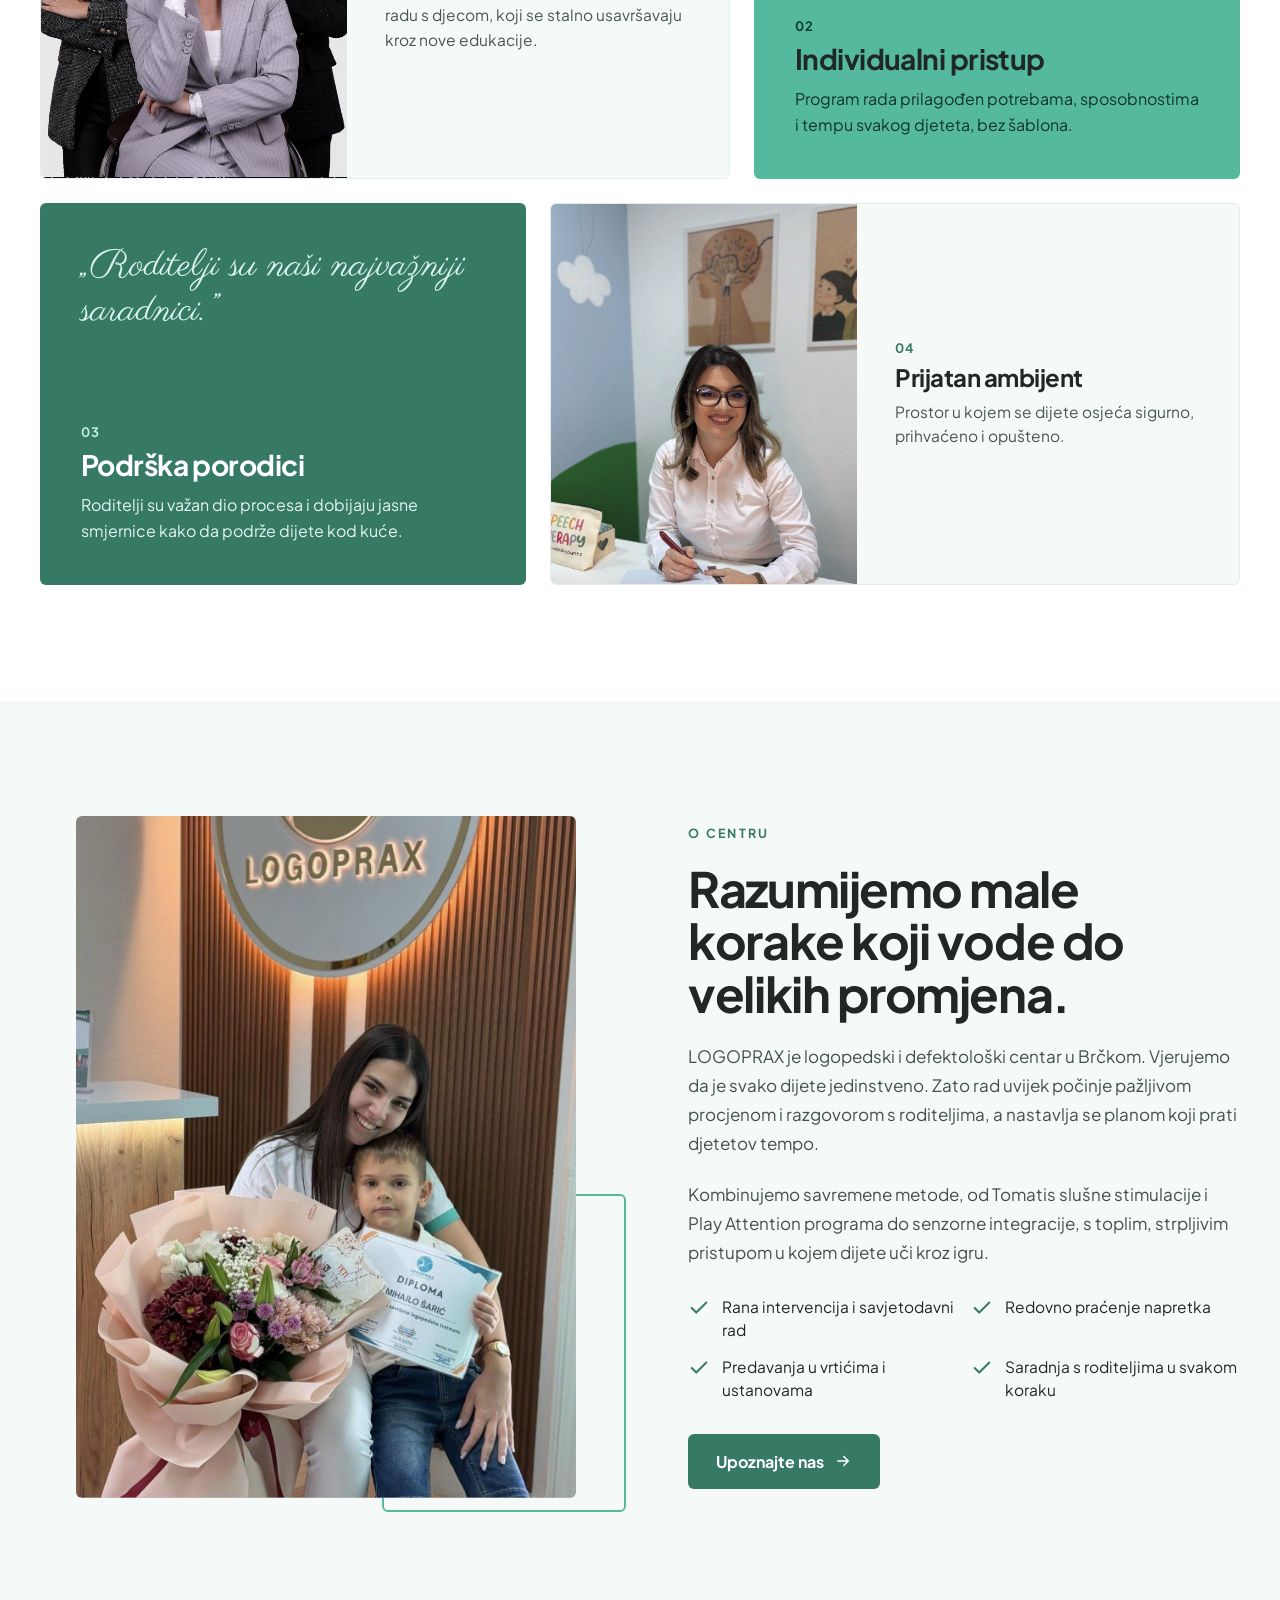
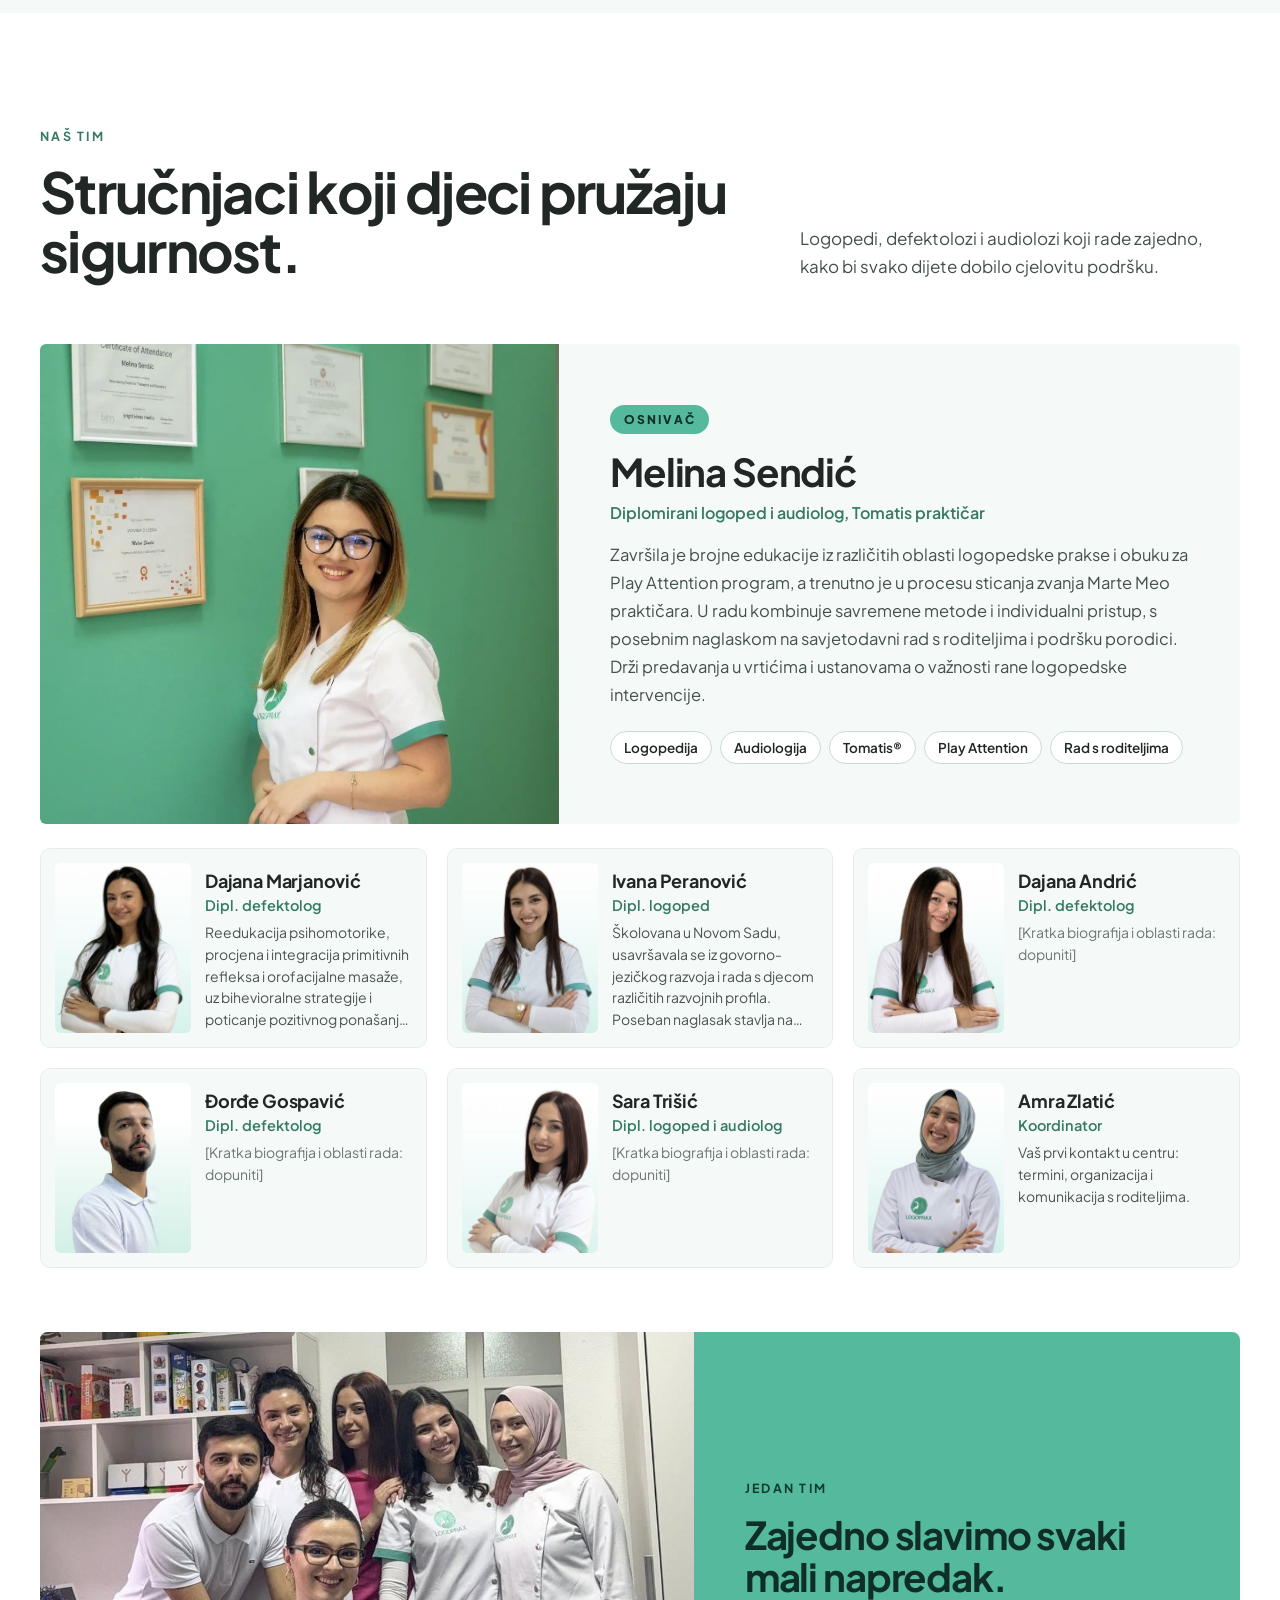
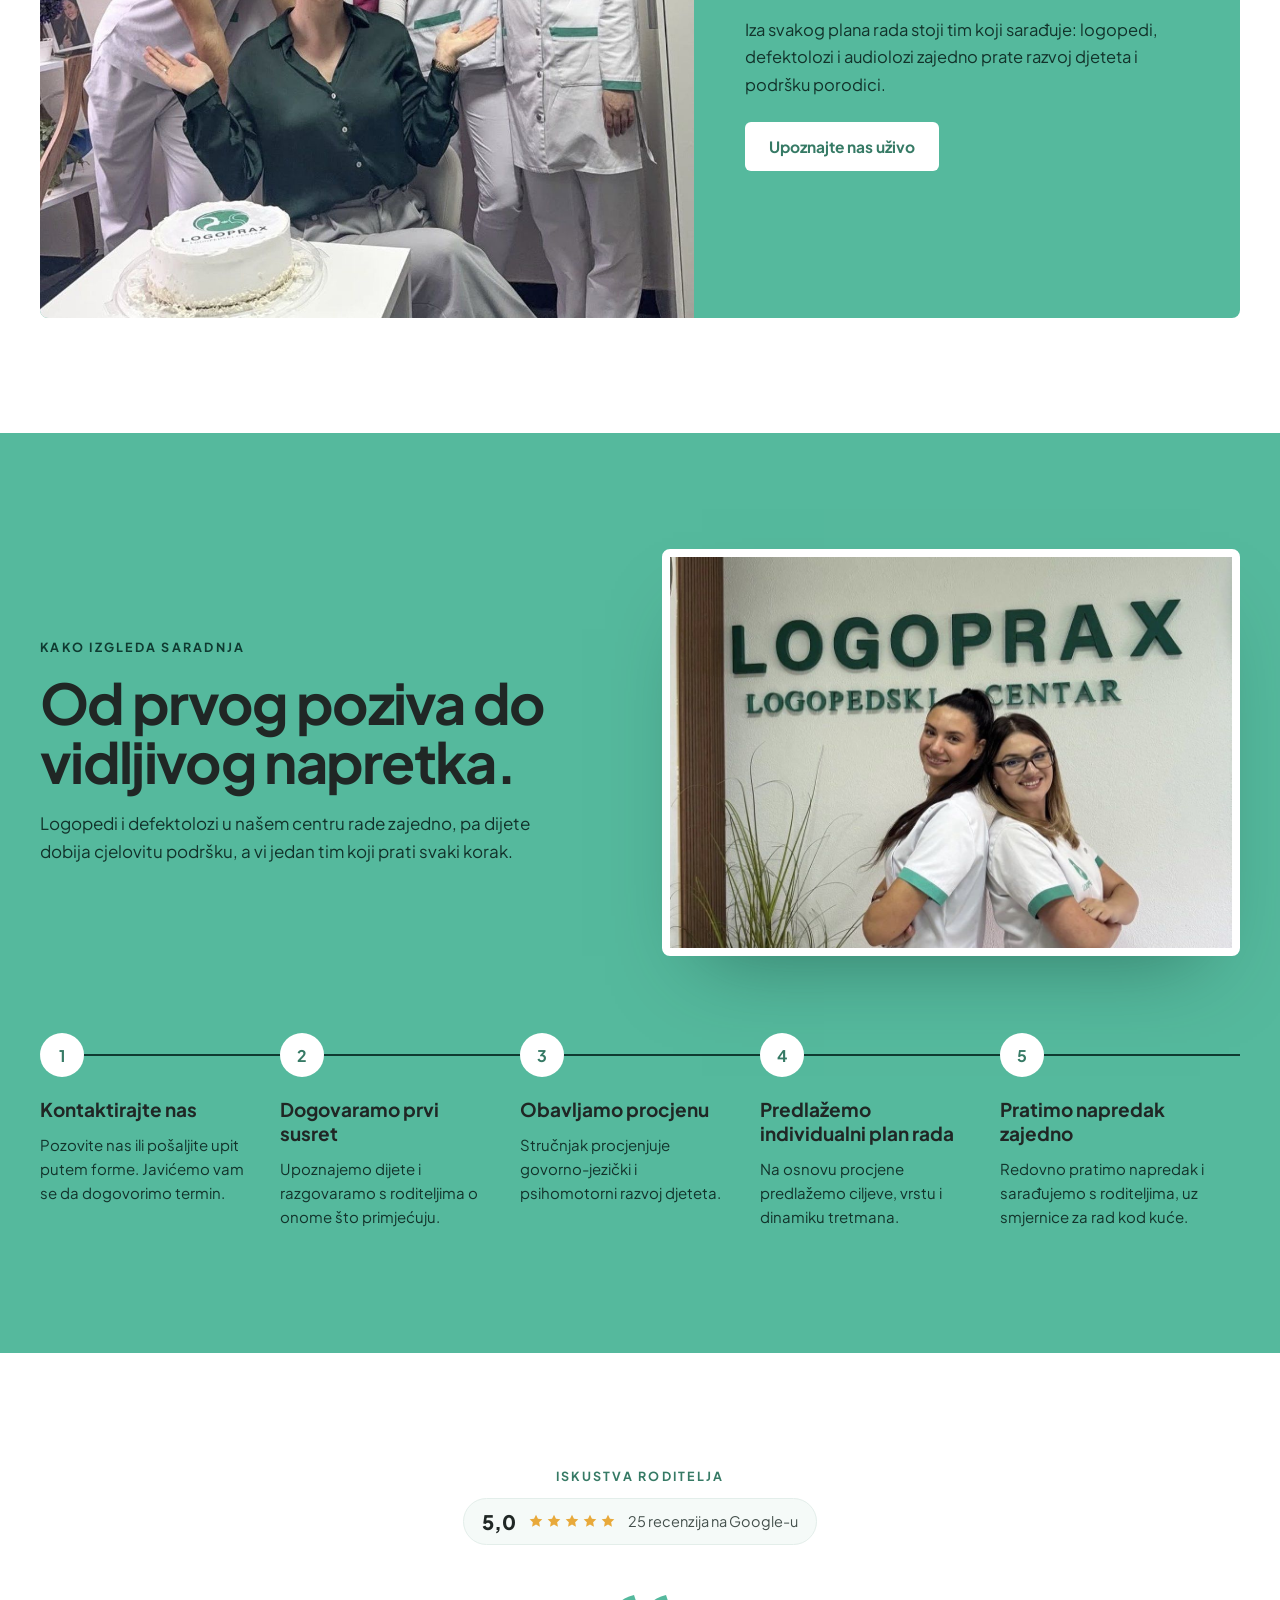
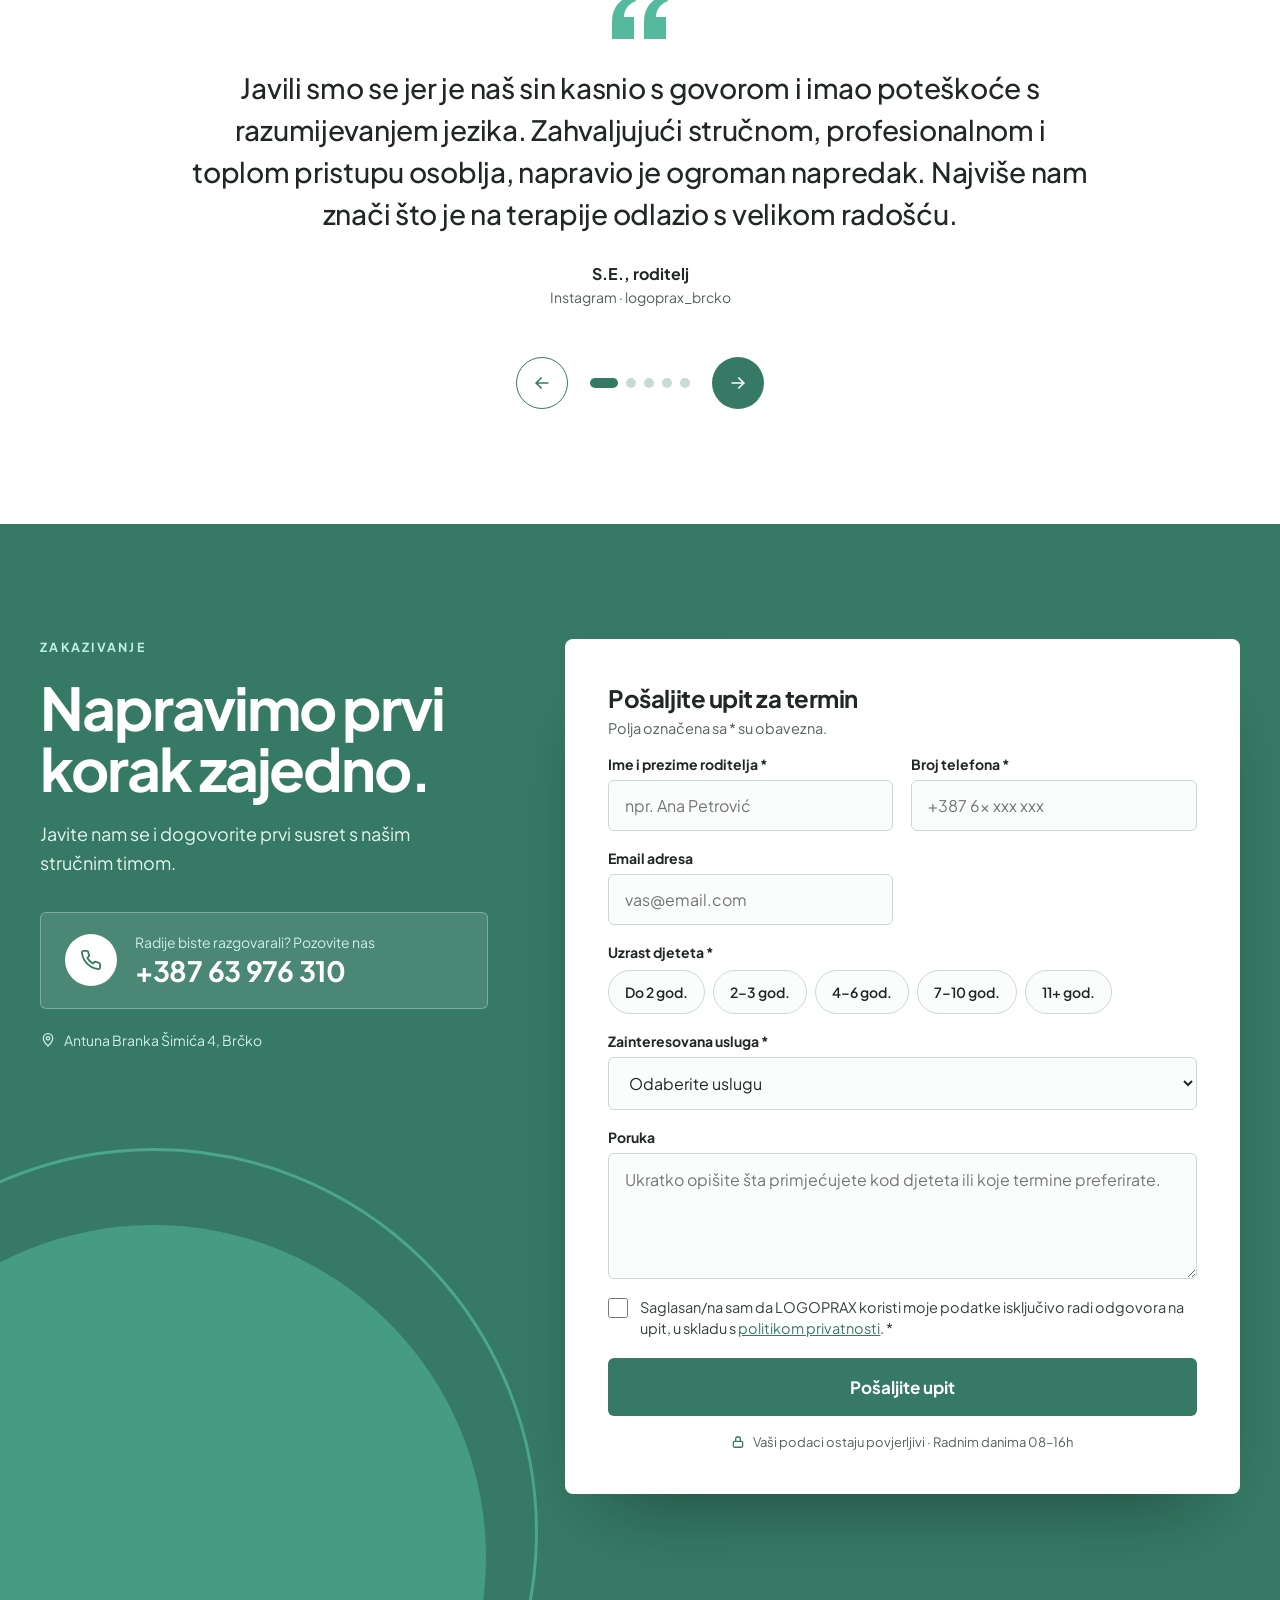
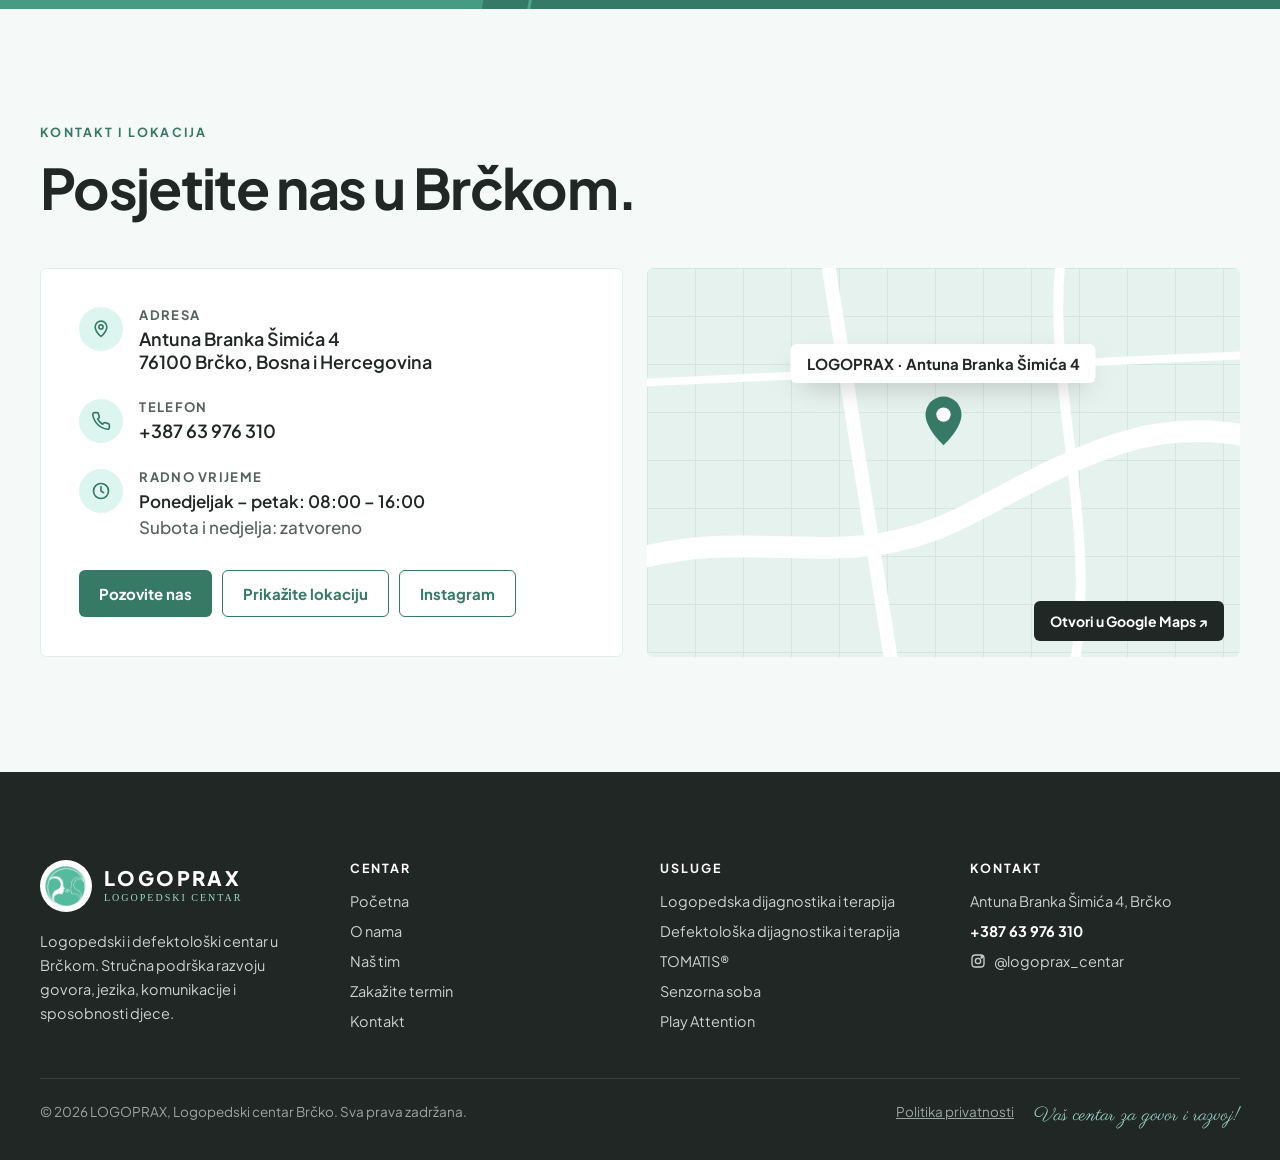
==== commit 26ccbe1a: "Usluge: nova premium sekcija (interaktivna lista + velika fotografija, harmonika na telefonu) Co-Aut" ====
--- a/index.html
+++ b/index.html
@@ -162,72 +162,141 @@
 <p style="flex: 1 1 360px; margin: 0; font-size: 17px; line-height: 1.65; color: #44504C; max-width: 460px">Svako dijete razvija se svojim tempom. Naš tim pruža stručnu podršku kroz pažljivo osmišljene procjene i individualno prilagođene tretmane.</p>
 </div>
 
-<div class="g12">
-<a href="#zakazivanje" class="svc s7" style="display: flex; flex-direction: column; text-decoration: none; color: #202725; background: #FFFFFF; border-radius: 6px; overflow: hidden; border: 1px solid #E3EEEA">
-<div style="overflow: hidden; height: clamp(240px, 30vw, 400px)"><img loading="lazy" decoding="async" src="assets/img/logopedska-dijagnostika.jpg" alt="Logopedinja procjenjuje govor dječaka" style="width: 100%; height: 100%; object-fit: cover; object-position: center 30%; display: block"></div>
-<div style="padding: clamp(24px, 2.6vw, 34px); display: flex; flex-direction: column; gap: 12px; flex: 1">
-<span style="font-size: 12px; letter-spacing: .16em; font-weight: 700; color: #367A65">01 · PROCJENA</span>
-<h3 style="margin: 0; font-size: clamp(24px, 2.2vw, 30px); letter-spacing: -0.02em; font-weight: 700">Logopedska dijagnostika</h3>
-<p style="margin: 0; font-size: 16px; line-height: 1.6; color: #4A5552; max-width: 560px">Detaljna procjena govora, jezika, izgovora, glasa i komunikacije. To je polazište za plan rada koji odgovara upravo vašem djetetu.</p>
-<span class="more" style="margin-top: auto; padding-top: 10px; display: inline-flex; align-items: center; gap: 8px; font-weight: 700; font-size: 15px; color: #367A65">Saznajte više<svg aria-hidden="true" width="16" height="16" viewBox="0 0 24 24" fill="none" stroke="currentColor" stroke-width="2" stroke-linecap="round"><path d="M5 12h14M13 6l6 6-6 6"></path></svg></span>
-</div>
-</a>
-<a href="#zakazivanje" class="svc s5" style="display: flex; flex-direction: column; text-decoration: none; color: #202725; background: #FFFFFF; border-radius: 6px; overflow: hidden; border: 1px solid #E3EEEA">
-<div style="overflow: hidden; height: clamp(240px, 30vw, 400px)"><img loading="lazy" decoding="async" src="assets/img/defektoloska-dijagnostika.jpg" alt="Defektologinja vodi dijete kroz vježbu ravnoteže na podlozi" style="width: 100%; height: 100%; object-fit: cover; object-position: center 60%; display: block"></div>
-<div style="padding: clamp(24px, 2.6vw, 34px); display: flex; flex-direction: column; gap: 12px; flex: 1">
-<span style="font-size: 12px; letter-spacing: .16em; font-weight: 700; color: #367A65">02 · PROCJENA</span>
-<h3 style="margin: 0; font-size: clamp(24px, 2.2vw, 30px); letter-spacing: -0.02em; font-weight: 700">Defektološka dijagnostika</h3>
-<p style="margin: 0; font-size: 16px; line-height: 1.6; color: #4A5552">Procjena psihomotornog razvoja, pažnje, ponašanja, primitivnih refleksa i spremnosti za učenje.</p>
-<span class="more" style="margin-top: auto; padding-top: 10px; display: inline-flex; align-items: center; gap: 8px; font-weight: 700; font-size: 15px; color: #367A65">Saznajte više<svg aria-hidden="true" width="16" height="16" viewBox="0 0 24 24" fill="none" stroke="currentColor" stroke-width="2" stroke-linecap="round"><path d="M5 12h14M13 6l6 6-6 6"></path></svg></span>
-</div>
-</a>
-
-<a href="#zakazivanje" class="svc s4" style="display: flex; flex-direction: column; text-decoration: none; color: #202725; background: #FFFFFF; border-radius: 6px; overflow: hidden; border: 1px solid #E3EEEA">
-<div style="overflow: hidden; height: 280px"><img loading="lazy" decoding="async" src="assets/img/logopedska-terapija.jpg" alt="Logopedinja u radu s dječakom za stolom" style="width: 100%; height: 100%; object-fit: cover; object-position: center 35%; display: block"></div>
-<div style="padding: 26px; display: flex; flex-direction: column; gap: 10px; flex: 1">
-<span style="font-size: 12px; letter-spacing: .16em; font-weight: 700; color: #367A65">03 · TRETMAN</span>
-<h3 style="margin: 0; font-size: 23px; letter-spacing: -0.02em; font-weight: 700">Logopedska terapija</h3>
-<p style="margin: 0; font-size: 15.5px; line-height: 1.6; color: #4A5552">Individualni tretmani kod kašnjenja u govoru, poremećaja izgovora, mucanja i jezičkih teškoća.</p>
-<span class="more" style="margin-top: auto; padding-top: 8px; display: inline-flex; align-items: center; gap: 8px; font-weight: 700; font-size: 15px; color: #367A65">Saznajte više<svg aria-hidden="true" width="16" height="16" viewBox="0 0 24 24" fill="none" stroke="currentColor" stroke-width="2" stroke-linecap="round"><path d="M5 12h14M13 6l6 6-6 6"></path></svg></span>
-</div>
-</a>
-<a href="#zakazivanje" class="svc s4" style="display: flex; flex-direction: column; text-decoration: none; color: #202725; background: #FFFFFF; border-radius: 6px; overflow: hidden; border: 1px solid #E3EEEA">
-<div style="overflow: hidden; height: 280px"><img loading="lazy" decoding="async" src="assets/img/defektoloska-terapija.jpg" alt="Defektologinja i dječak sortiraju kuglice po bojama" style="width: 100%; height: 100%; object-fit: cover; object-position: center center; display: block"></div>
-<div style="padding: 26px; display: flex; flex-direction: column; gap: 10px; flex: 1">
-<span style="font-size: 12px; letter-spacing: .16em; font-weight: 700; color: #367A65">04 · TRETMAN</span>
-<h3 style="margin: 0; font-size: 23px; letter-spacing: -0.02em; font-weight: 700">Defektološka terapija</h3>
-<p style="margin: 0; font-size: 15.5px; line-height: 1.6; color: #4A5552">Reedukacija psihomotorike, pažnja i koncentracija, fina motorika i socijalne vještine kroz strukturiran rad.</p>
-<span class="more" style="margin-top: auto; padding-top: 8px; display: inline-flex; align-items: center; gap: 8px; font-weight: 700; font-size: 15px; color: #367A65">Saznajte više<svg aria-hidden="true" width="16" height="16" viewBox="0 0 24 24" fill="none" stroke="currentColor" stroke-width="2" stroke-linecap="round"><path d="M5 12h14M13 6l6 6-6 6"></path></svg></span>
-</div>
-</a>
-<a href="tomatis.html" class="svc s4" style="display: flex; flex-direction: column; text-decoration: none; color: #202725; background: #FFFFFF; border-radius: 6px; overflow: hidden; border: 1px solid #E3EEEA">
-<div style="overflow: hidden; height: 280px"><img loading="lazy" decoding="async" src="assets/img/tomatis.jpg" alt="Dječak sa Tomatis slušalicama slaže oblike" style="width: 100%; height: 100%; object-fit: cover; object-position: center 25%; display: block"></div>
-<div style="padding: 26px; display: flex; flex-direction: column; gap: 10px; flex: 1">
-<span style="font-size: 12px; letter-spacing: .16em; font-weight: 700; color: #367A65">05 · SLUŠNA STIMULACIJA</span>
-<h3 style="margin: 0; font-size: 23px; letter-spacing: -0.02em; font-weight: 700">TOMATIS®</h3>
-<p style="margin: 0; font-size: 15.5px; line-height: 1.6; color: #4A5552">Metoda zvučne stimulacije koja kroz posebno obrađenu muziku podržava slušnu obradu, pažnju i komunikaciju.</p>
-<span class="more" style="margin-top: auto; padding-top: 8px; display: inline-flex; align-items: center; gap: 8px; font-weight: 700; font-size: 15px; color: #367A65">Saznajte više<svg aria-hidden="true" width="16" height="16" viewBox="0 0 24 24" fill="none" stroke="currentColor" stroke-width="2" stroke-linecap="round"><path d="M5 12h14M13 6l6 6-6 6"></path></svg></span>
-</div>
-</a>
-
-<a href="#zakazivanje" class="svc s8" style="display: flex; flex-wrap: wrap; text-decoration: none; color: #202725; background: #FFFFFF; border-radius: 6px; overflow: hidden; border: 1px solid #E3EEEA">
-<div style="overflow: hidden; flex: 1 1 320px; min-height: 340px"><img loading="lazy" decoding="async" src="assets/img/senzorna-soba.jpg" alt="Terapeutkinja i dijete u senzornoj sobi kraj svjetlećih stubova s mjehurićima" style="width: 100%; height: 100%; object-fit: cover; object-position: center 35%; display: block"></div>
-<div style="flex: 1 1 300px; padding: clamp(26px, 3vw, 40px); display: flex; flex-direction: column; gap: 12px; justify-content: center">
-<span style="font-size: 12px; letter-spacing: .16em; font-weight: 700; color: #367A65">06 · SENZORNA INTEGRACIJA</span>
-<h3 style="margin: 0; font-size: clamp(24px, 2.2vw, 30px); letter-spacing: -0.02em; font-weight: 700">Senzorna soba</h3>
-<p style="margin: 0; font-size: 16px; line-height: 1.6; color: #4A5552">Pažljivo opremljen prostor u kojem dijete kroz igru razvija senzornu integraciju, samoregulaciju i osjećaj sigurnosti.</p>
-<span class="more" style="margin-top: 8px; display: inline-flex; align-items: center; gap: 8px; font-weight: 700; font-size: 15px; color: #367A65">Saznajte više<svg aria-hidden="true" width="16" height="16" viewBox="0 0 24 24" fill="none" stroke="currentColor" stroke-width="2" stroke-linecap="round"><path d="M5 12h14M13 6l6 6-6 6"></path></svg></span>
-</div>
-</a>
-<a href="#zakazivanje" class="svc s4" style="display: flex; flex-direction: column; text-decoration: none; color: #12332B; background: #55B99D; border-radius: 6px; overflow: hidden">
-<div style="padding: 26px 26px 0"><div style="overflow: hidden; border-radius: 4px; height: 170px"><img loading="lazy" decoding="async" src="assets/img/play-attention.jpg" alt="Dječak radi Play Attention vježbu za računarom uz terapeutkinju" style="width: 100%; height: 100%; object-fit: cover; display: block"></div></div>
-<div style="padding: 24px 26px 28px; display: flex; flex-direction: column; gap: 10px; flex: 1">
-<span style="font-size: 12px; letter-spacing: .16em; font-weight: 700; color: #0F3B31">07 · NEUROFEEDBACK</span>
-<h3 style="margin: 0; font-size: 23px; letter-spacing: -0.02em; font-weight: 700">Play Attention</h3>
-<p style="margin: 0; font-size: 15.5px; line-height: 1.6; color: #12332B">Kognitivni trening kroz interaktivne igre za razvoj pažnje, radne memorije, kontrole impulsa i organizacije.</p>
-<span class="more" style="margin-top: auto; padding-top: 8px; display: inline-flex; align-items: center; gap: 8px; font-weight: 700; font-size: 15px; color: #0F3B31">Saznajte više<svg aria-hidden="true" width="16" height="16" viewBox="0 0 24 24" fill="none" stroke="currentColor" stroke-width="2" stroke-linecap="round"><path d="M5 12h14M13 6l6 6-6 6"></path></svg></span>
-</div>
-</a>
+<div class="svc-wrap" style="display: flex; flex-wrap: wrap; gap: clamp(32px, 4.5vw, 72px); align-items: flex-start">
+<div class="svc-list" role="tablist" aria-label="Usluge" style="flex: 1 1 480px; min-width: 0; display: flex; flex-direction: column; border-top: 1px solid #DCE8E4">
+
+<div class="svc-row" style="border-bottom: 1px solid #DCE8E4">
+<button type="button" class="svc-btn" data-i="0" role="tab" aria-selected="true" style="width: 100%; display: flex; align-items: center; gap: 22px; padding: 24px 6px; background: none; border: 0; cursor: pointer; text-align: left; font-family: inherit; color: #367A65; transition: color .3s ease">
+<span style="font-size: 14px; font-weight: 800; letter-spacing: .08em; color: #55B99D; min-width: 30px; transition: color .3s ease">01</span>
+<span style="flex: 1; min-width: 0; display: flex; flex-direction: column; gap: 6px"><span class="svc-title" style="font-size: clamp(22px, 2.1vw, 31px); font-weight: 700; letter-spacing: -0.025em; line-height: 1.12">Logopedska dijagnostika</span><span style="font-size: 11.5px; font-weight: 700; letter-spacing: .16em; color: #6B7773">PROCJENA</span></span>
+<span aria-hidden="true" style="width: 46px; height: 46px; flex: none; border-radius: 50%; display: flex; align-items: center; justify-content: center; background: #367A65; color: #FFFFFF; border: 1px solid #367A65; transform: rotate(0deg); transition: all .35s ease"><svg width="18" height="18" viewBox="0 0 24 24" fill="none" stroke="currentColor" stroke-width="2" stroke-linecap="round"><path d="M5 12h14M13 6l6 6-6 6"></path></svg></span>
+</button>
+
+<div class="acc-body" style="padding: 0 6px 24px 52px; flex-direction: column; gap: 14px">
+<img loading="lazy" decoding="async" src="assets/img/logopedska-dijagnostika.jpg" alt="Logopedinja procjenjuje govor dječaka" style="width: 100%; aspect-ratio: 4 / 3; object-fit: cover; object-position: center 30%; border-radius: 12px; display: block">
+<p style="margin: 0; font-size: 15px; line-height: 1.6; color: #4A5552">Detaljna procjena govora, jezika, izgovora, glasa i komunikacije. To je polazište za plan rada koji odgovara upravo vašem djetetu.</p>
+<a href="#zakazivanje" style="font-size: 15px; font-weight: 700; color: #367A65; text-decoration: none">Saznajte više →</a>
+</div>
+
+</div>
+
+<div class="svc-row" style="border-bottom: 1px solid #DCE8E4">
+<button type="button" class="svc-btn" data-i="1" role="tab" aria-selected="false" style="width: 100%; display: flex; align-items: center; gap: 22px; padding: 24px 6px; background: none; border: 0; cursor: pointer; text-align: left; font-family: inherit; color: #202725; transition: color .3s ease">
+<span style="font-size: 14px; font-weight: 800; letter-spacing: .08em; color: #9AA6A2; min-width: 30px; transition: color .3s ease">02</span>
+<span style="flex: 1; min-width: 0; display: flex; flex-direction: column; gap: 6px"><span class="svc-title" style="font-size: clamp(22px, 2.1vw, 31px); font-weight: 700; letter-spacing: -0.025em; line-height: 1.12">Defektološka dijagnostika</span><span style="font-size: 11.5px; font-weight: 700; letter-spacing: .16em; color: #6B7773">PROCJENA</span></span>
+<span aria-hidden="true" style="width: 46px; height: 46px; flex: none; border-radius: 50%; display: flex; align-items: center; justify-content: center; background: transparent; color: #367A65; border: 1px solid #C9DAD4; transform: rotate(-45deg); transition: all .35s ease"><svg width="18" height="18" viewBox="0 0 24 24" fill="none" stroke="currentColor" stroke-width="2" stroke-linecap="round"><path d="M5 12h14M13 6l6 6-6 6"></path></svg></span>
+</button>
+
+<div class="acc-body" hidden style="padding: 0 6px 24px 52px; flex-direction: column; gap: 14px">
+<img loading="lazy" decoding="async" src="assets/img/defektoloska-dijagnostika.jpg" alt="Defektologinja vodi dijete kroz vježbu ravnoteže" style="width: 100%; aspect-ratio: 4 / 3; object-fit: cover; object-position: center 60%; border-radius: 12px; display: block">
+<p style="margin: 0; font-size: 15px; line-height: 1.6; color: #4A5552">Procjena psihomotornog razvoja, pažnje, ponašanja, primitivnih refleksa i spremnosti za učenje.</p>
+<a href="#zakazivanje" style="font-size: 15px; font-weight: 700; color: #367A65; text-decoration: none">Saznajte više →</a>
+</div>
+
+</div>
+
+<div class="svc-row" style="border-bottom: 1px solid #DCE8E4">
+<button type="button" class="svc-btn" data-i="2" role="tab" aria-selected="false" style="width: 100%; display: flex; align-items: center; gap: 22px; padding: 24px 6px; background: none; border: 0; cursor: pointer; text-align: left; font-family: inherit; color: #202725; transition: color .3s ease">
+<span style="font-size: 14px; font-weight: 800; letter-spacing: .08em; color: #9AA6A2; min-width: 30px; transition: color .3s ease">03</span>
+<span style="flex: 1; min-width: 0; display: flex; flex-direction: column; gap: 6px"><span class="svc-title" style="font-size: clamp(22px, 2.1vw, 31px); font-weight: 700; letter-spacing: -0.025em; line-height: 1.12">Logopedska terapija</span><span style="font-size: 11.5px; font-weight: 700; letter-spacing: .16em; color: #6B7773">TRETMAN</span></span>
+<span aria-hidden="true" style="width: 46px; height: 46px; flex: none; border-radius: 50%; display: flex; align-items: center; justify-content: center; background: transparent; color: #367A65; border: 1px solid #C9DAD4; transform: rotate(-45deg); transition: all .35s ease"><svg width="18" height="18" viewBox="0 0 24 24" fill="none" stroke="currentColor" stroke-width="2" stroke-linecap="round"><path d="M5 12h14M13 6l6 6-6 6"></path></svg></span>
+</button>
+
+<div class="acc-body" hidden style="padding: 0 6px 24px 52px; flex-direction: column; gap: 14px">
+<img loading="lazy" decoding="async" src="assets/img/logopedska-terapija.jpg" alt="Logopedinja u radu s dječakom za stolom" style="width: 100%; aspect-ratio: 4 / 3; object-fit: cover; object-position: center 35%; border-radius: 12px; display: block">
+<p style="margin: 0; font-size: 15px; line-height: 1.6; color: #4A5552">Individualni tretmani kod kašnjenja u govoru, poremećaja izgovora, mucanja i jezičkih teškoća.</p>
+<a href="#zakazivanje" style="font-size: 15px; font-weight: 700; color: #367A65; text-decoration: none">Saznajte više →</a>
+</div>
+
+</div>
+
+<div class="svc-row" style="border-bottom: 1px solid #DCE8E4">
+<button type="button" class="svc-btn" data-i="3" role="tab" aria-selected="false" style="width: 100%; display: flex; align-items: center; gap: 22px; padding: 24px 6px; background: none; border: 0; cursor: pointer; text-align: left; font-family: inherit; color: #202725; transition: color .3s ease">
+<span style="font-size: 14px; font-weight: 800; letter-spacing: .08em; color: #9AA6A2; min-width: 30px; transition: color .3s ease">04</span>
+<span style="flex: 1; min-width: 0; display: flex; flex-direction: column; gap: 6px"><span class="svc-title" style="font-size: clamp(22px, 2.1vw, 31px); font-weight: 700; letter-spacing: -0.025em; line-height: 1.12">Defektološka terapija</span><span style="font-size: 11.5px; font-weight: 700; letter-spacing: .16em; color: #6B7773">TRETMAN</span></span>
+<span aria-hidden="true" style="width: 46px; height: 46px; flex: none; border-radius: 50%; display: flex; align-items: center; justify-content: center; background: transparent; color: #367A65; border: 1px solid #C9DAD4; transform: rotate(-45deg); transition: all .35s ease"><svg width="18" height="18" viewBox="0 0 24 24" fill="none" stroke="currentColor" stroke-width="2" stroke-linecap="round"><path d="M5 12h14M13 6l6 6-6 6"></path></svg></span>
+</button>
+
+<div class="acc-body" hidden style="padding: 0 6px 24px 52px; flex-direction: column; gap: 14px">
+<img loading="lazy" decoding="async" src="assets/img/defektoloska-terapija.jpg" alt="Defektologinja i dječak sortiraju kuglice po bojama" style="width: 100%; aspect-ratio: 4 / 3; object-fit: cover; object-position: center center; border-radius: 12px; display: block">
+<p style="margin: 0; font-size: 15px; line-height: 1.6; color: #4A5552">Reedukacija psihomotorike, pažnja i koncentracija, fina motorika i socijalne vještine kroz strukturiran rad.</p>
+<a href="#zakazivanje" style="font-size: 15px; font-weight: 700; color: #367A65; text-decoration: none">Saznajte više →</a>
+</div>
+
+</div>
+
+<div class="svc-row" style="border-bottom: 1px solid #DCE8E4">
+<button type="button" class="svc-btn" data-i="4" role="tab" aria-selected="false" style="width: 100%; display: flex; align-items: center; gap: 22px; padding: 24px 6px; background: none; border: 0; cursor: pointer; text-align: left; font-family: inherit; color: #202725; transition: color .3s ease">
+<span style="font-size: 14px; font-weight: 800; letter-spacing: .08em; color: #9AA6A2; min-width: 30px; transition: color .3s ease">05</span>
+<span style="flex: 1; min-width: 0; display: flex; flex-direction: column; gap: 6px"><span class="svc-title" style="font-size: clamp(22px, 2.1vw, 31px); font-weight: 700; letter-spacing: -0.025em; line-height: 1.12">TOMATIS®</span><span style="font-size: 11.5px; font-weight: 700; letter-spacing: .16em; color: #6B7773">SLUŠNA STIMULACIJA</span></span>
+<span aria-hidden="true" style="width: 46px; height: 46px; flex: none; border-radius: 50%; display: flex; align-items: center; justify-content: center; background: transparent; color: #367A65; border: 1px solid #C9DAD4; transform: rotate(-45deg); transition: all .35s ease"><svg width="18" height="18" viewBox="0 0 24 24" fill="none" stroke="currentColor" stroke-width="2" stroke-linecap="round"><path d="M5 12h14M13 6l6 6-6 6"></path></svg></span>
+</button>
+
+<div class="acc-body" hidden style="padding: 0 6px 24px 52px; flex-direction: column; gap: 14px">
+<img loading="lazy" decoding="async" src="assets/img/tomatis.jpg" alt="Dječak sa Tomatis slušalicama slaže oblike" style="width: 100%; aspect-ratio: 4 / 3; object-fit: cover; object-position: center 25%; border-radius: 12px; display: block">
+<p style="margin: 0; font-size: 15px; line-height: 1.6; color: #4A5552">Metoda zvučne stimulacije koja kroz posebno obrađenu muziku podržava slušnu obradu, pažnju i komunikaciju.</p>
+<a href="tomatis.html" style="font-size: 15px; font-weight: 700; color: #367A65; text-decoration: none">Saznajte više →</a>
+</div>
+
+</div>
+
+<div class="svc-row" style="border-bottom: 1px solid #DCE8E4">
+<button type="button" class="svc-btn" data-i="5" role="tab" aria-selected="false" style="width: 100%; display: flex; align-items: center; gap: 22px; padding: 24px 6px; background: none; border: 0; cursor: pointer; text-align: left; font-family: inherit; color: #202725; transition: color .3s ease">
+<span style="font-size: 14px; font-weight: 800; letter-spacing: .08em; color: #9AA6A2; min-width: 30px; transition: color .3s ease">06</span>
+<span style="flex: 1; min-width: 0; display: flex; flex-direction: column; gap: 6px"><span class="svc-title" style="font-size: clamp(22px, 2.1vw, 31px); font-weight: 700; letter-spacing: -0.025em; line-height: 1.12">Senzorna soba</span><span style="font-size: 11.5px; font-weight: 700; letter-spacing: .16em; color: #6B7773">SENZORNA INTEGRACIJA</span></span>
+<span aria-hidden="true" style="width: 46px; height: 46px; flex: none; border-radius: 50%; display: flex; align-items: center; justify-content: center; background: transparent; color: #367A65; border: 1px solid #C9DAD4; transform: rotate(-45deg); transition: all .35s ease"><svg width="18" height="18" viewBox="0 0 24 24" fill="none" stroke="currentColor" stroke-width="2" stroke-linecap="round"><path d="M5 12h14M13 6l6 6-6 6"></path></svg></span>
+</button>
+
+<div class="acc-body" hidden style="padding: 0 6px 24px 52px; flex-direction: column; gap: 14px">
+<img loading="lazy" decoding="async" src="assets/img/senzorna-soba.jpg" alt="Terapeutkinja i dijete u senzornoj sobi" style="width: 100%; aspect-ratio: 4 / 3; object-fit: cover; object-position: center 35%; border-radius: 12px; display: block">
+<p style="margin: 0; font-size: 15px; line-height: 1.6; color: #4A5552">Pažljivo opremljen prostor u kojem dijete kroz igru razvija senzornu integraciju, samoregulaciju i osjećaj sigurnosti.</p>
+<a href="#zakazivanje" style="font-size: 15px; font-weight: 700; color: #367A65; text-decoration: none">Saznajte više →</a>
+</div>
+
+</div>
+
+<div class="svc-row" style="border-bottom: 1px solid #DCE8E4">
+<button type="button" class="svc-btn" data-i="6" role="tab" aria-selected="false" style="width: 100%; display: flex; align-items: center; gap: 22px; padding: 24px 6px; background: none; border: 0; cursor: pointer; text-align: left; font-family: inherit; color: #202725; transition: color .3s ease">
+<span style="font-size: 14px; font-weight: 800; letter-spacing: .08em; color: #9AA6A2; min-width: 30px; transition: color .3s ease">07</span>
+<span style="flex: 1; min-width: 0; display: flex; flex-direction: column; gap: 6px"><span class="svc-title" style="font-size: clamp(22px, 2.1vw, 31px); font-weight: 700; letter-spacing: -0.025em; line-height: 1.12">Play Attention</span><span style="font-size: 11.5px; font-weight: 700; letter-spacing: .16em; color: #6B7773">NEUROFEEDBACK</span></span>
+<span aria-hidden="true" style="width: 46px; height: 46px; flex: none; border-radius: 50%; display: flex; align-items: center; justify-content: center; background: transparent; color: #367A65; border: 1px solid #C9DAD4; transform: rotate(-45deg); transition: all .35s ease"><svg width="18" height="18" viewBox="0 0 24 24" fill="none" stroke="currentColor" stroke-width="2" stroke-linecap="round"><path d="M5 12h14M13 6l6 6-6 6"></path></svg></span>
+</button>
+
+<div class="acc-body" hidden style="padding: 0 6px 24px 52px; flex-direction: column; gap: 14px">
+<img loading="lazy" decoding="async" src="assets/img/play-attention.jpg" alt="Dječak radi Play Attention vježbu za računarom" style="width: 100%; aspect-ratio: 4 / 3; object-fit: cover; object-position: center center; border-radius: 12px; display: block">
+<p style="margin: 0; font-size: 15px; line-height: 1.6; color: #4A5552">Kognitivni trening kroz interaktivne igre za razvoj pažnje, radne memorije, kontrole impulsa i organizacije.</p>
+<a href="#zakazivanje" style="font-size: 15px; font-weight: 700; color: #367A65; text-decoration: none">Saznajte više →</a>
+</div>
+
+</div>
+
+</div>
+<div class="svc-panel" style="flex: 1 1 480px; min-width: 0; position: sticky; top: 110px">
+<div style="position: relative; border-radius: 18px; overflow: hidden; aspect-ratio: 4 / 4.4; background: #DDF5EF; box-shadow: 0 50px 90px -50px rgba(15,59,49,.55)">
+
+<img loading="lazy" decoding="async" class="svc-img" data-i="0" src="assets/img/logopedska-dijagnostika.jpg" alt="" aria-hidden="true" style="position: absolute; inset: 0; width: 100%; height: 100%; object-fit: cover; object-position: center 30%; opacity: 1; transform: scale(1); transition: opacity .6s ease, transform 1.4s cubic-bezier(.2,.7,.2,1)">
+
+<img loading="lazy" decoding="async" class="svc-img" data-i="1" src="assets/img/defektoloska-dijagnostika.jpg" alt="" aria-hidden="true" style="position: absolute; inset: 0; width: 100%; height: 100%; object-fit: cover; object-position: center 60%; opacity: 0; transform: scale(1.06); transition: opacity .6s ease, transform 1.4s cubic-bezier(.2,.7,.2,1)">
+
+<img loading="lazy" decoding="async" class="svc-img" data-i="2" src="assets/img/logopedska-terapija.jpg" alt="" aria-hidden="true" style="position: absolute; inset: 0; width: 100%; height: 100%; object-fit: cover; object-position: center 35%; opacity: 0; transform: scale(1.06); transition: opacity .6s ease, transform 1.4s cubic-bezier(.2,.7,.2,1)">
+
+<img loading="lazy" decoding="async" class="svc-img" data-i="3" src="assets/img/defektoloska-terapija.jpg" alt="" aria-hidden="true" style="position: absolute; inset: 0; width: 100%; height: 100%; object-fit: cover; object-position: center center; opacity: 0; transform: scale(1.06); transition: opacity .6s ease, transform 1.4s cubic-bezier(.2,.7,.2,1)">
+
+<img loading="lazy" decoding="async" class="svc-img" data-i="4" src="assets/img/tomatis.jpg" alt="" aria-hidden="true" style="position: absolute; inset: 0; width: 100%; height: 100%; object-fit: cover; object-position: center 25%; opacity: 0; transform: scale(1.06); transition: opacity .6s ease, transform 1.4s cubic-bezier(.2,.7,.2,1)">
+
+<img loading="lazy" decoding="async" class="svc-img" data-i="5" src="assets/img/senzorna-soba.jpg" alt="" aria-hidden="true" style="position: absolute; inset: 0; width: 100%; height: 100%; object-fit: cover; object-position: center 35%; opacity: 0; transform: scale(1.06); transition: opacity .6s ease, transform 1.4s cubic-bezier(.2,.7,.2,1)">
+
+<img loading="lazy" decoding="async" class="svc-img" data-i="6" src="assets/img/play-attention.jpg" alt="" aria-hidden="true" style="position: absolute; inset: 0; width: 100%; height: 100%; object-fit: cover; object-position: center center; opacity: 0; transform: scale(1.06); transition: opacity .6s ease, transform 1.4s cubic-bezier(.2,.7,.2,1)">
+
+<div aria-hidden="true" style="position: absolute; left: 22px; top: 22px; background: rgba(255,255,255,.92); color: #0F3B31; font-size: 13px; font-weight: 800; letter-spacing: .1em; padding: 9px 14px; border-radius: 999px"><span id="cur-num">01</span> / 07</div>
+<div role="tabpanel" aria-live="polite" style="position: absolute; left: 20px; right: 20px; bottom: 20px; background: rgba(255,255,255,.96); border-radius: 14px; padding: 26px 28px; display: flex; flex-direction: column; gap: 10px; box-shadow: 0 20px 40px -24px rgba(15,59,49,.5)">
+<span style="font-size: 12px; font-weight: 800; letter-spacing: .16em; color: #367A65"><span id="cur-tag">PROCJENA</span></span>
+<h3 style="margin: 0; font-size: clamp(24px, 2.2vw, 32px); font-weight: 700; letter-spacing: -0.025em; color: #202725"><span id="cur-title">Logopedska dijagnostika</span></h3>
+<p style="margin: 0; font-size: 16px; line-height: 1.6; color: #4A5552"><span id="cur-desc">Detaljna procjena govora, jezika, izgovora, glasa i komunikacije. To je polazište za plan rada koji odgovara upravo vašem djetetu.</span></p>
+<a id="cur-href" href="#zakazivanje" class="btn btn-g" style="align-self: flex-start; margin-top: 6px; background: #367A65; color: #FFFFFF; text-decoration: none; font-weight: 700; font-size: 15px; padding: 14px 22px; border-radius: 999px; display: inline-flex; align-items: center; gap: 10px">Saznajte više <svg width="18" height="18" viewBox="0 0 24 24" fill="none" stroke="currentColor" stroke-width="2" stroke-linecap="round"><path d="M5 12h14M13 6l6 6-6 6"></path></svg></a>
+</div>
+</div>
+</div>
 </div>
 
 <div style="margin-top: clamp(40px, 5vw, 56px); display: flex; flex-wrap: wrap; gap: 20px 40px; align-items: center; padding: clamp(24px, 3.4vw, 40px); border-radius: 8px; background: #55B99D; position: relative; overflow: hidden">
--- a/assets/css/style.css
+++ b/assets/css/style.css
@@ -36,6 +36,9 @@
 .svc .more svg{width:14px;height:14px}
 }
 .swipe-hint{display:none}
+.acc-body{display:none}
+.svc-btn:hover .svc-title{text-decoration:none}
+@container lp (max-width:900px){.svc-panel{display:none !important}.acc-body{display:flex}.svc-list{flex-basis:100% !important}}
 .bio-toggle{display:none}
 .team-grid{grid-template-columns:repeat(3,minmax(0,1fr)) !important;gap:20px !important}
 .team-grid > article{display:grid !important;grid-template-columns:136px minmax(0,1fr);grid-template-rows:auto 1fr;column-gap:18px;row-gap:8px !important;background:#F5FAF8;border:1px solid #E3EEEA;border-radius:10px;padding:14px;align-items:start}
@@ -131,6 +134,7 @@
 @media (prefers-reduced-motion: no-preference){
 section h2,section .svc,.g12 > div,#tim article,#tim > div > div:nth-child(2),ol > li,#o-nama > div > div,#kontakt > div > div > *,section figure,section[aria-label] > div > *{animation:lpRise linear both;animation-timeline:view();animation-range:entry 5% cover 28%}
 }
+@container lp (max-width:1080px){section h2,section .svc,.g12 > div,#tim article,#tim > div > div:nth-child(2),ol > li,#o-nama > div > div,#kontakt > div > div > *,section figure,section[aria-label] > div > *{animation:none !important;opacity:1 !important;translate:none !important}}
 }
 
 /* Stranica usluge */
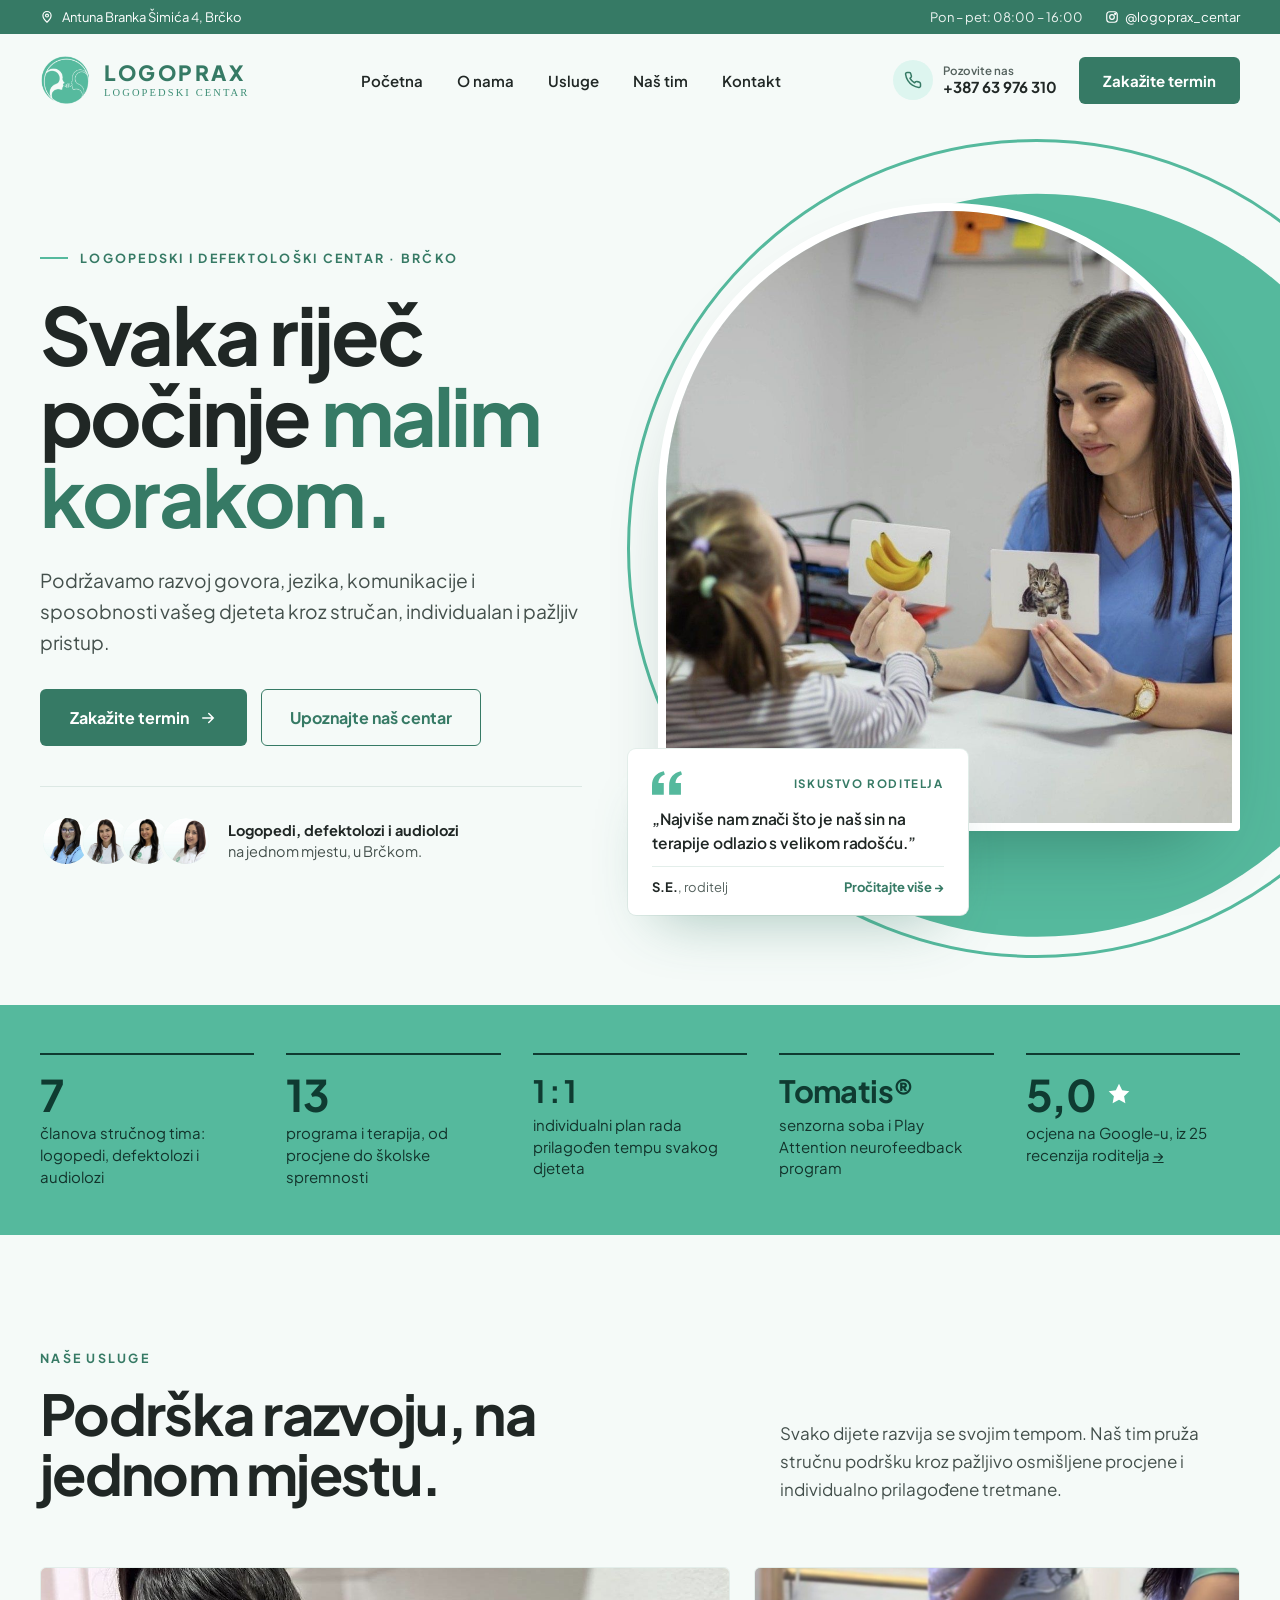
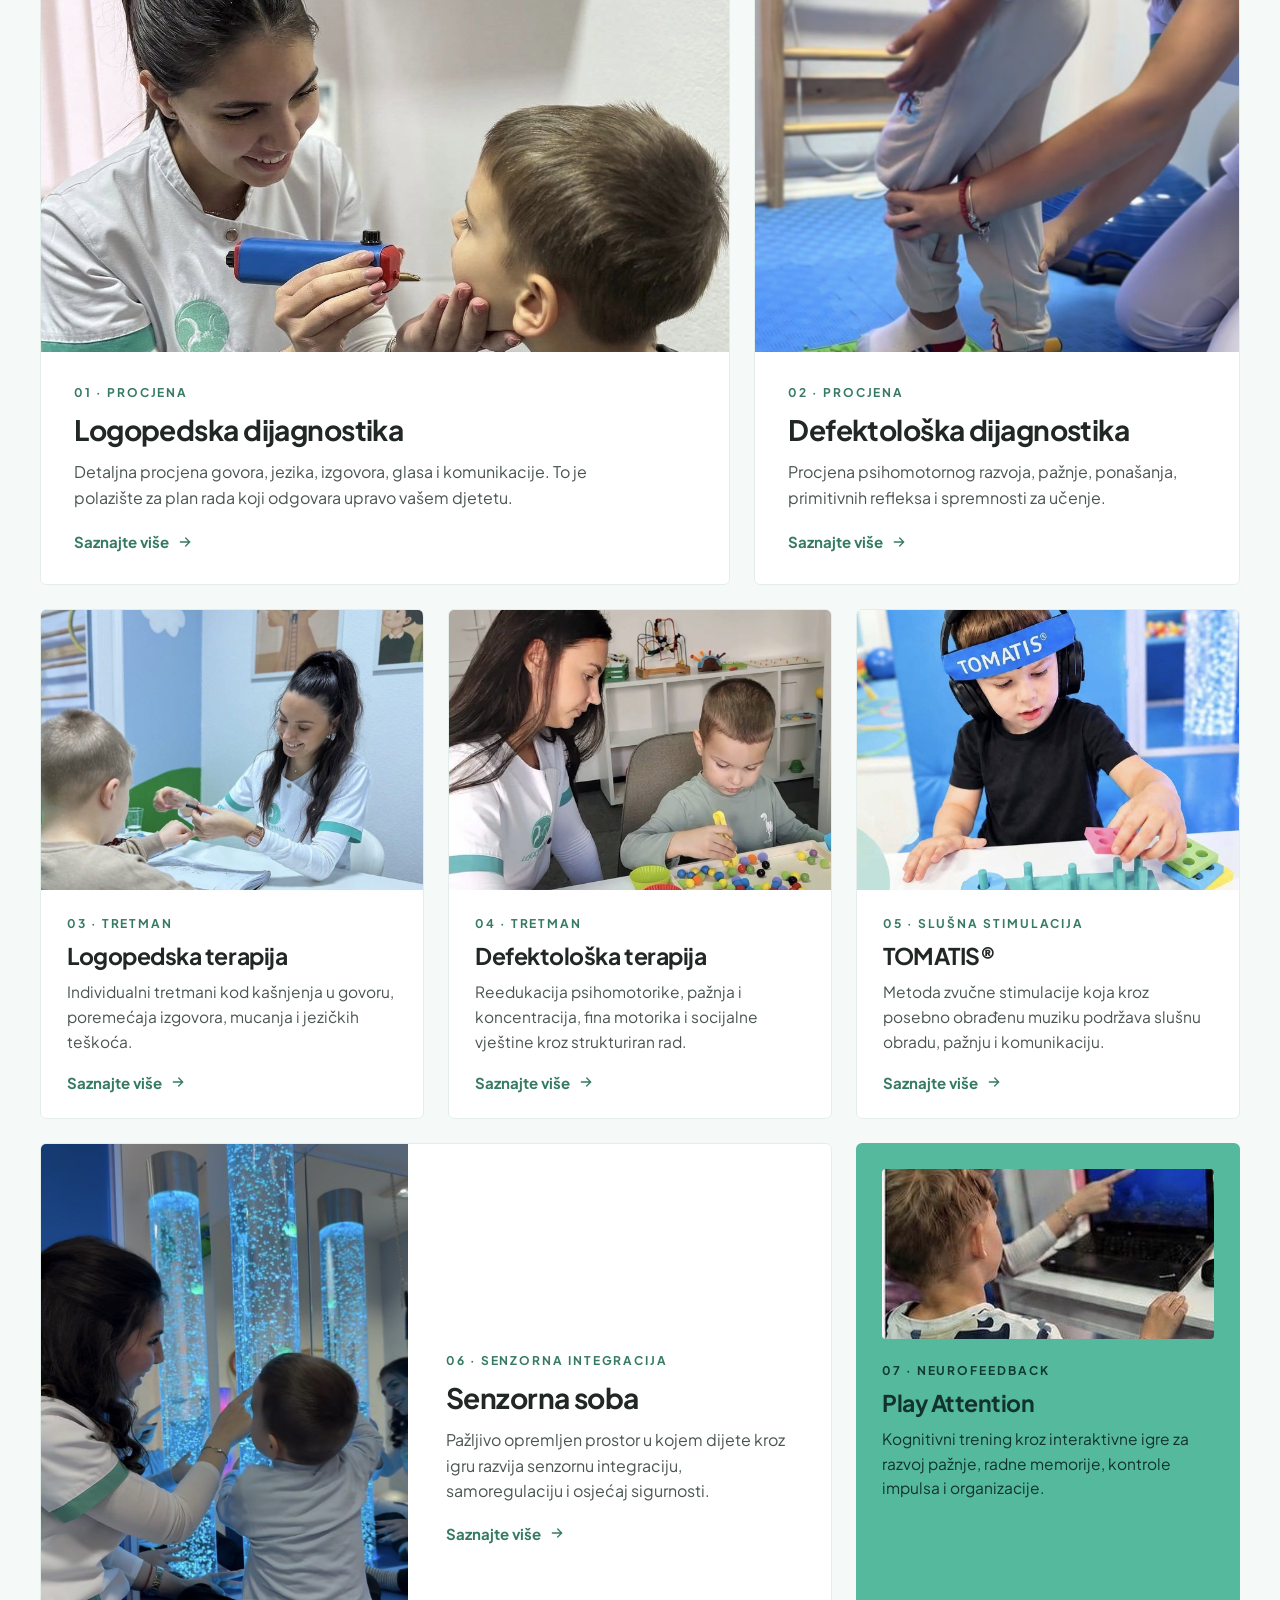
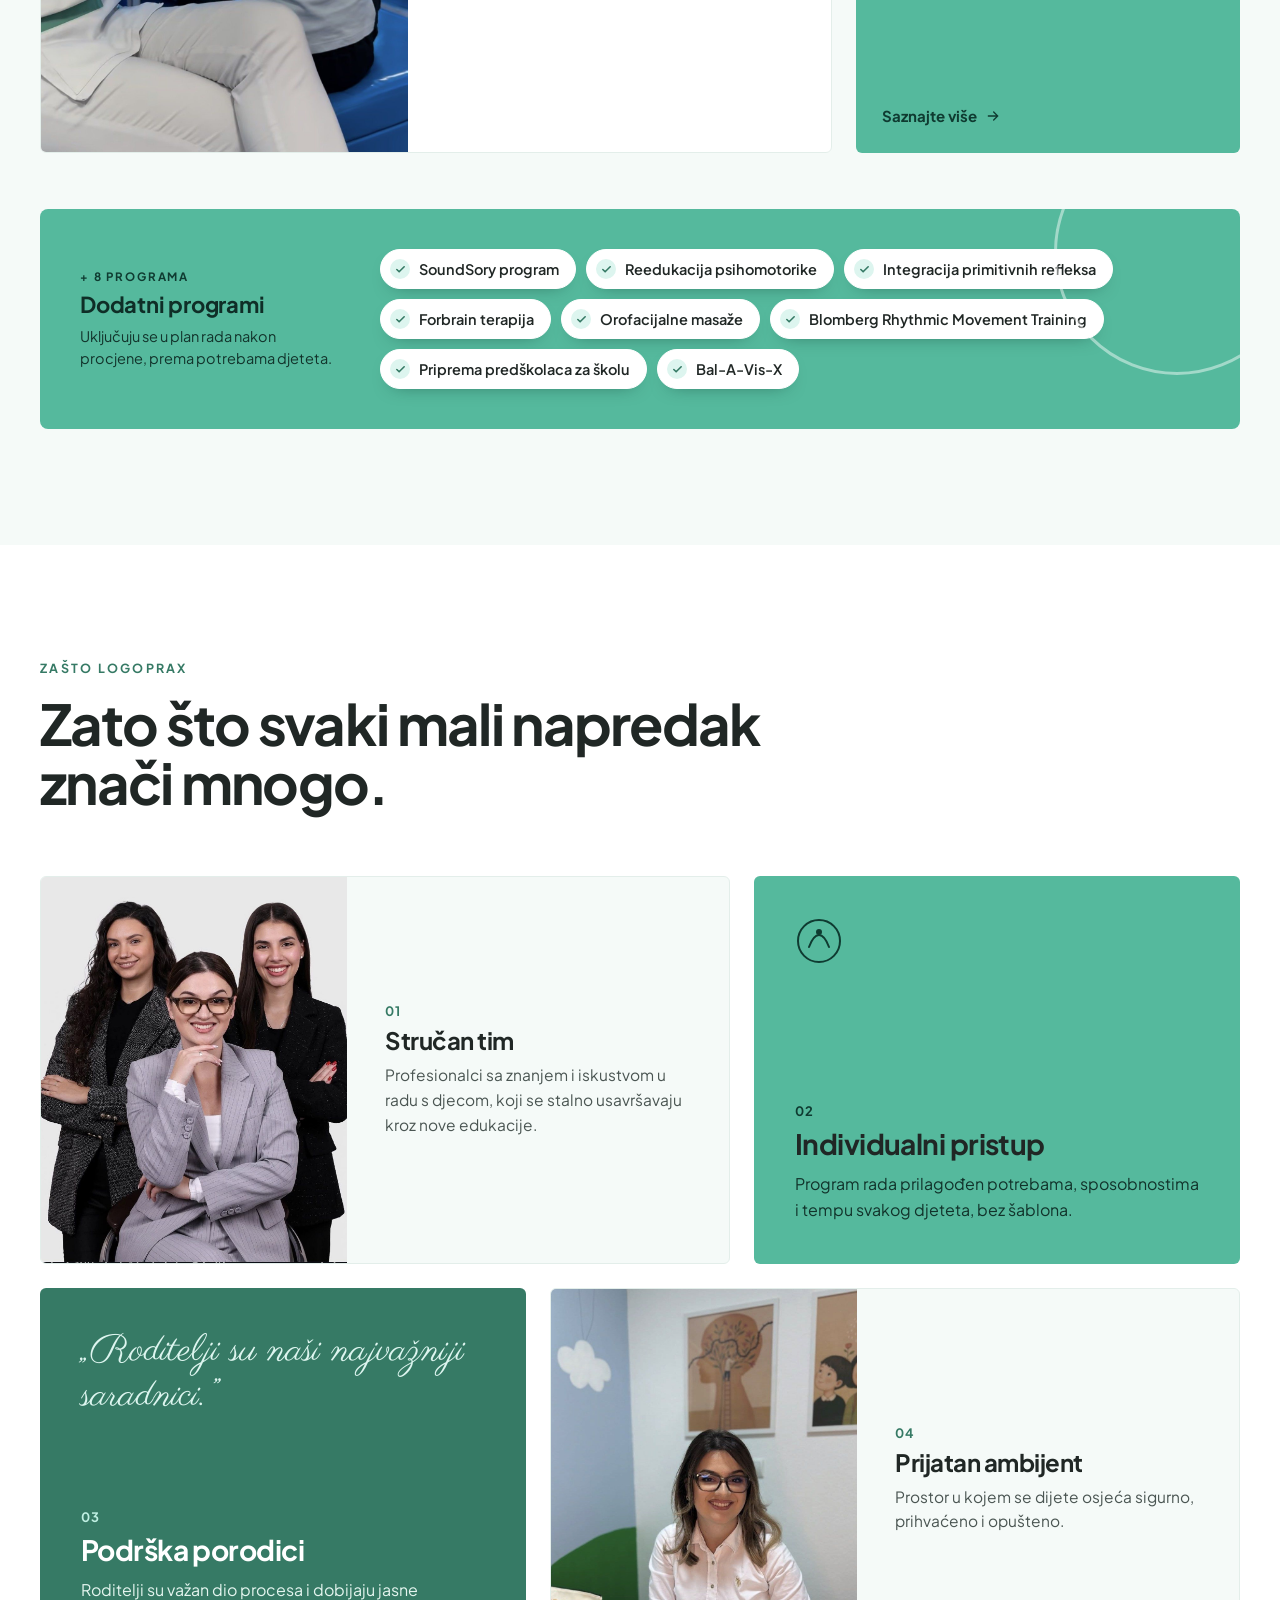
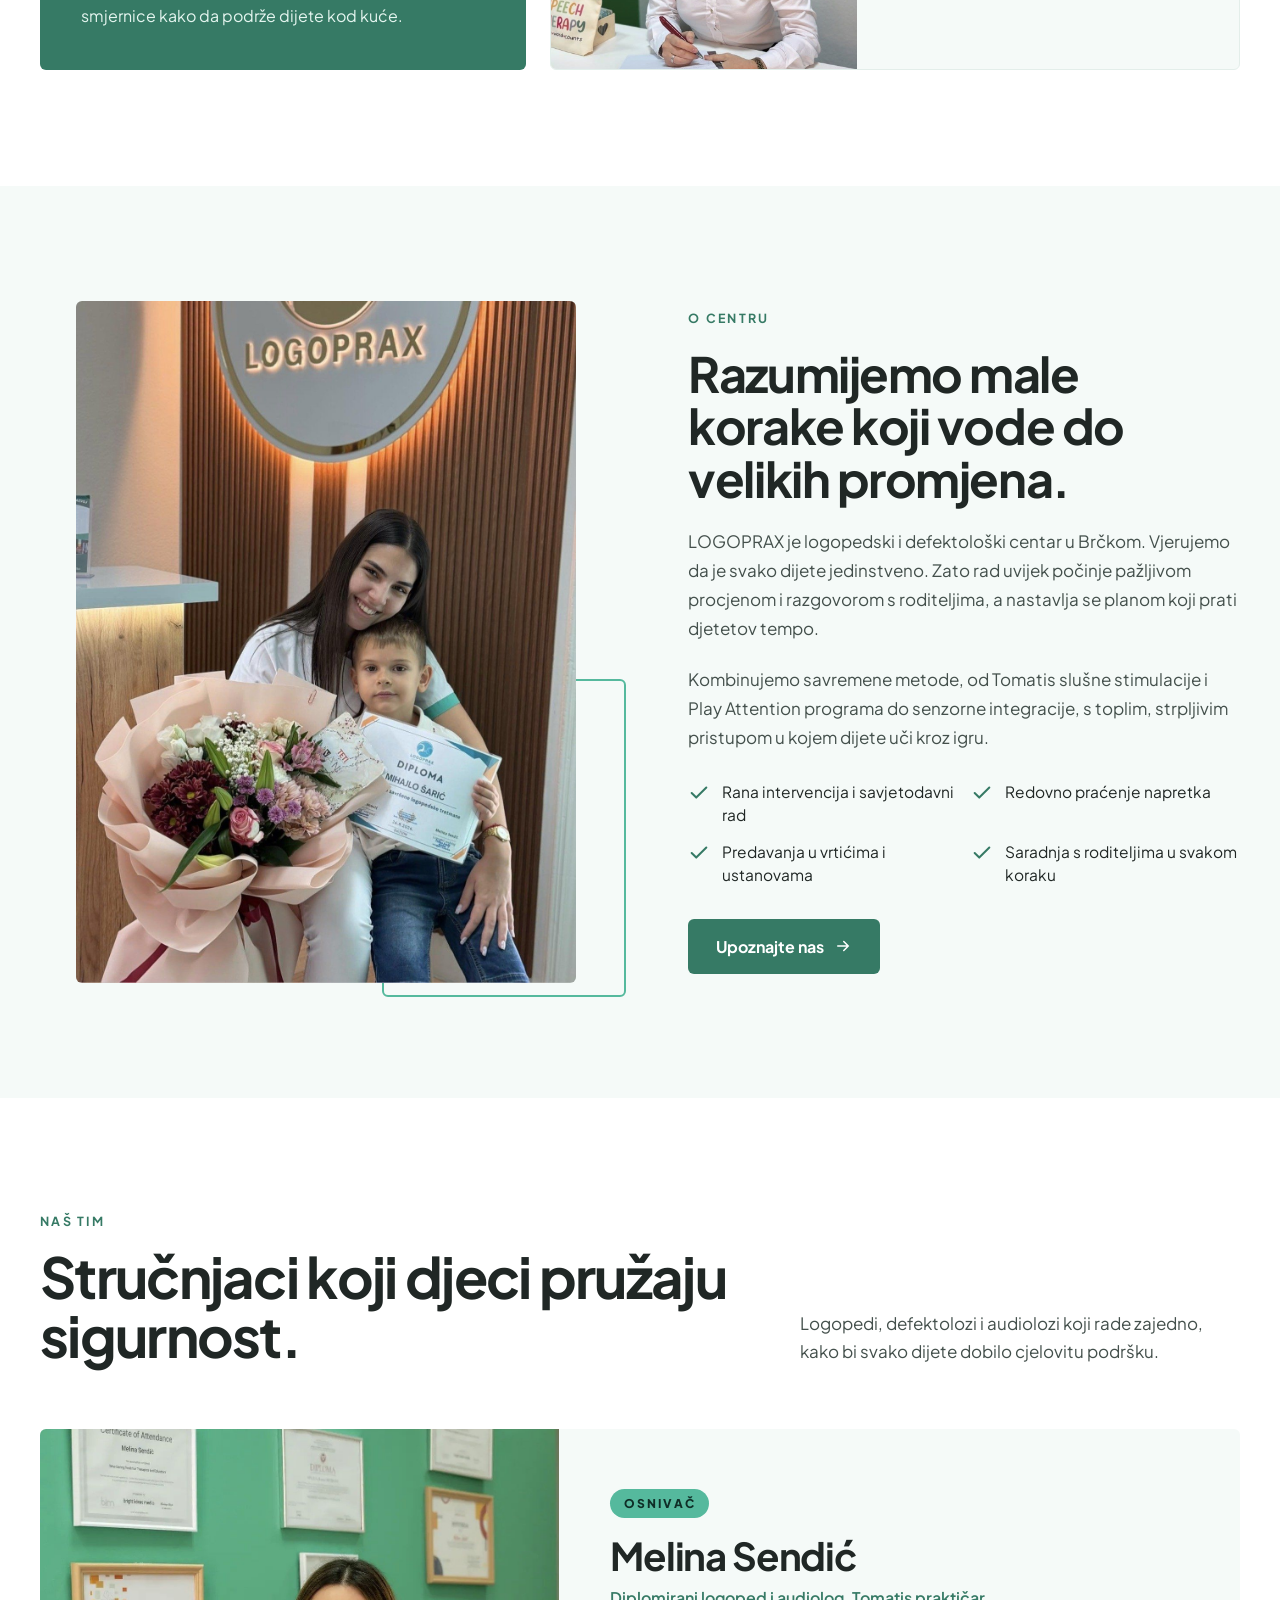
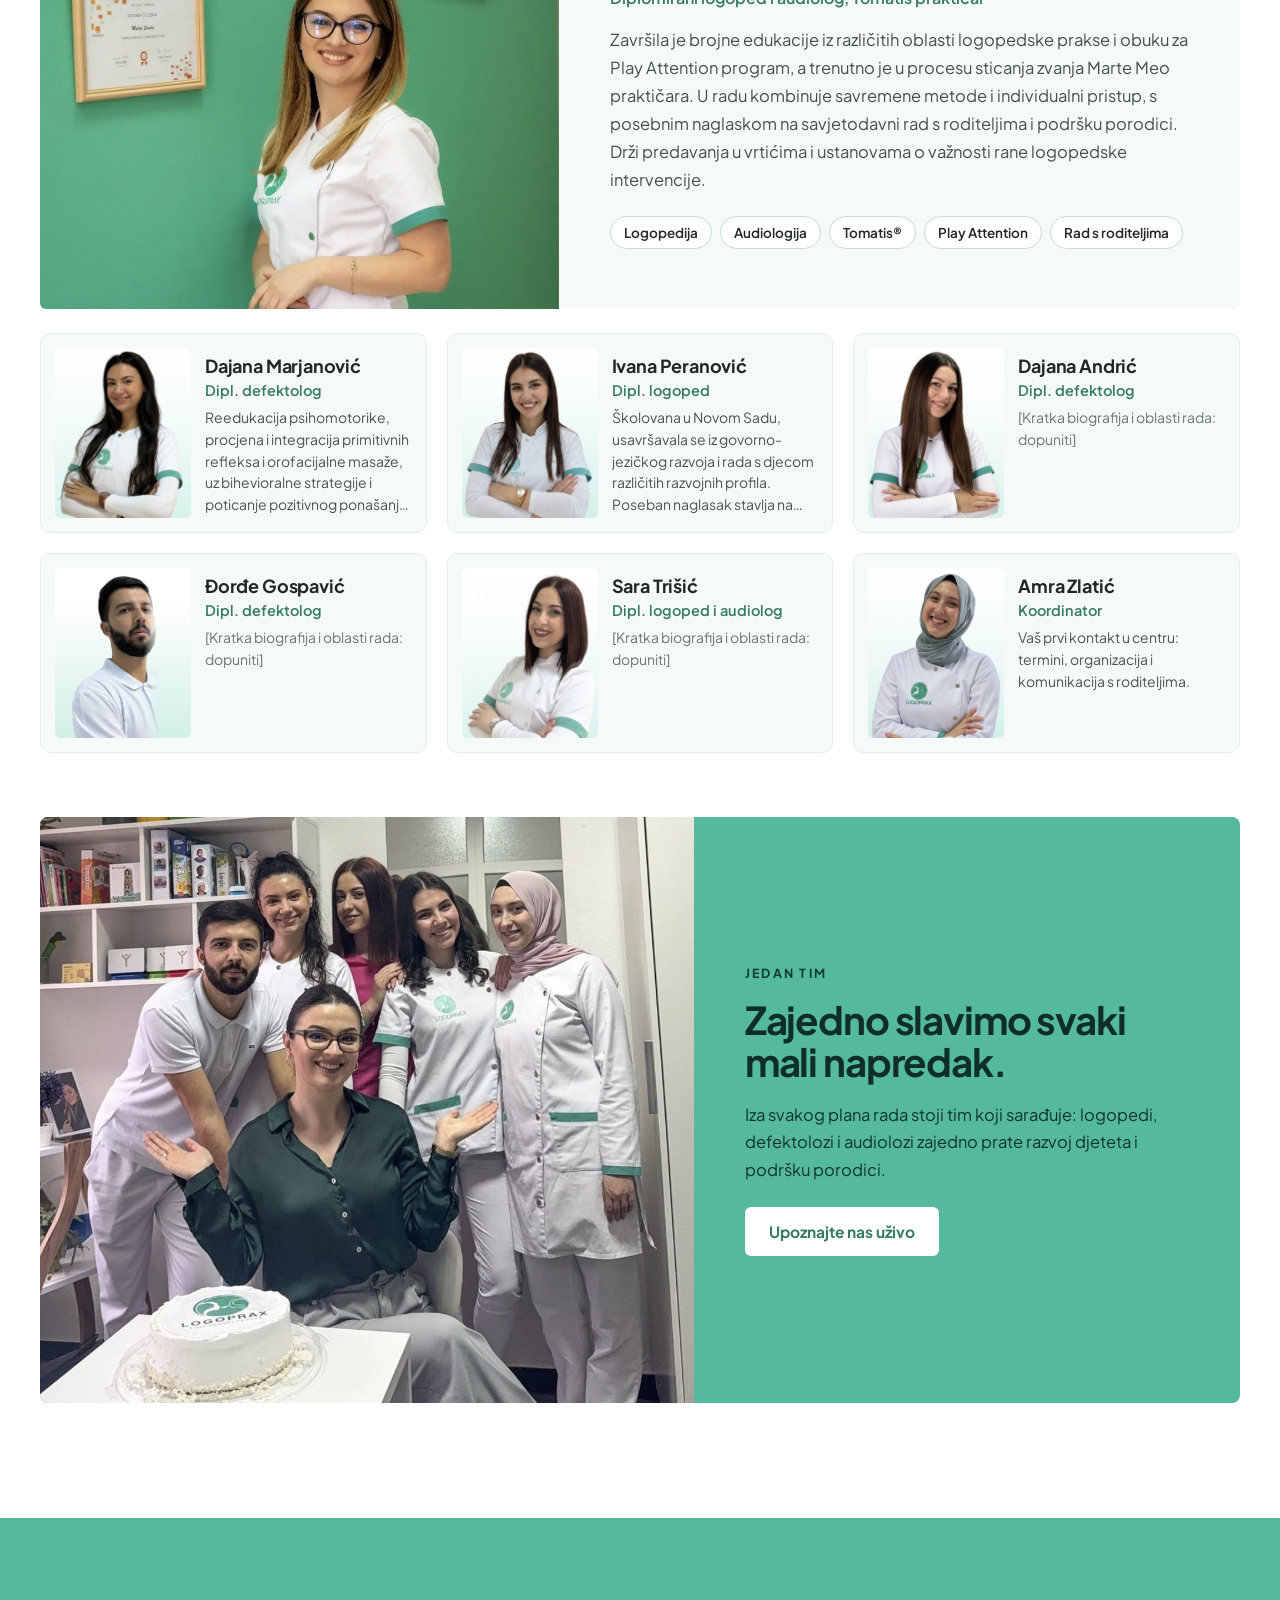
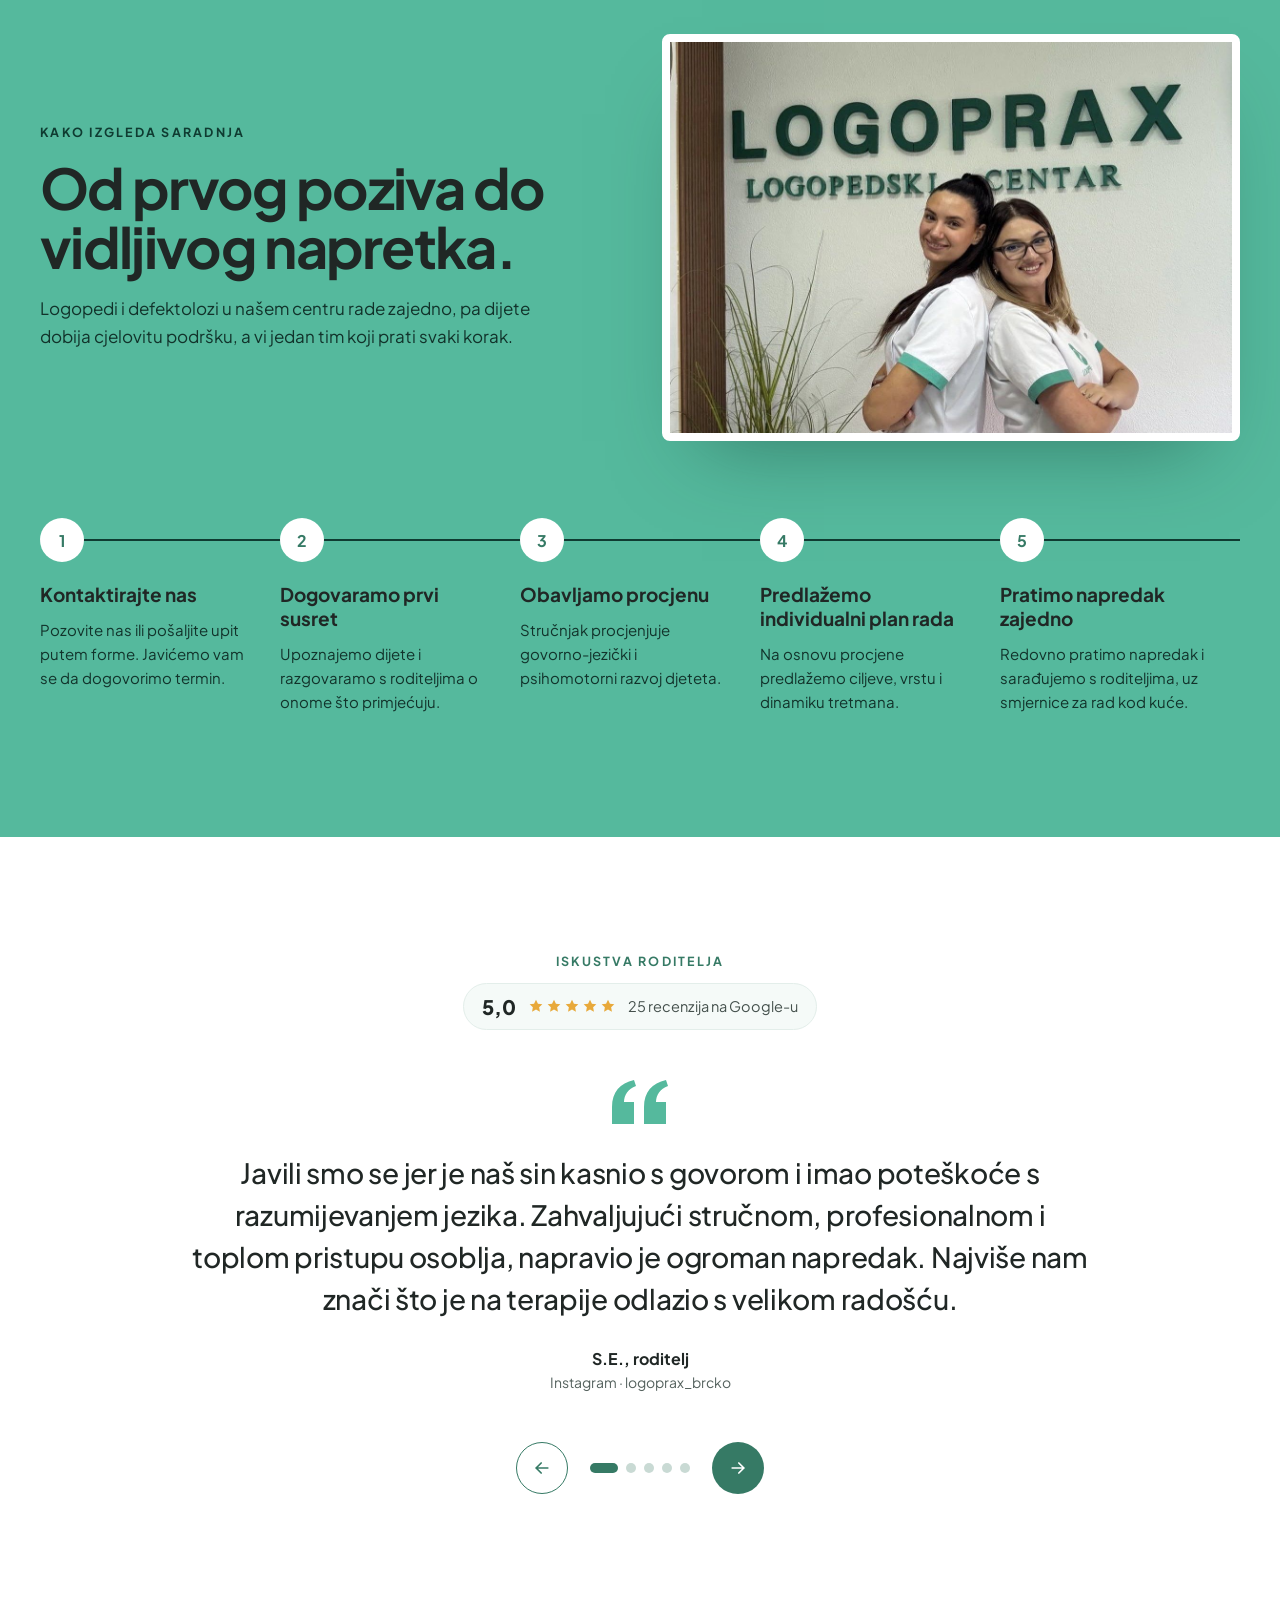
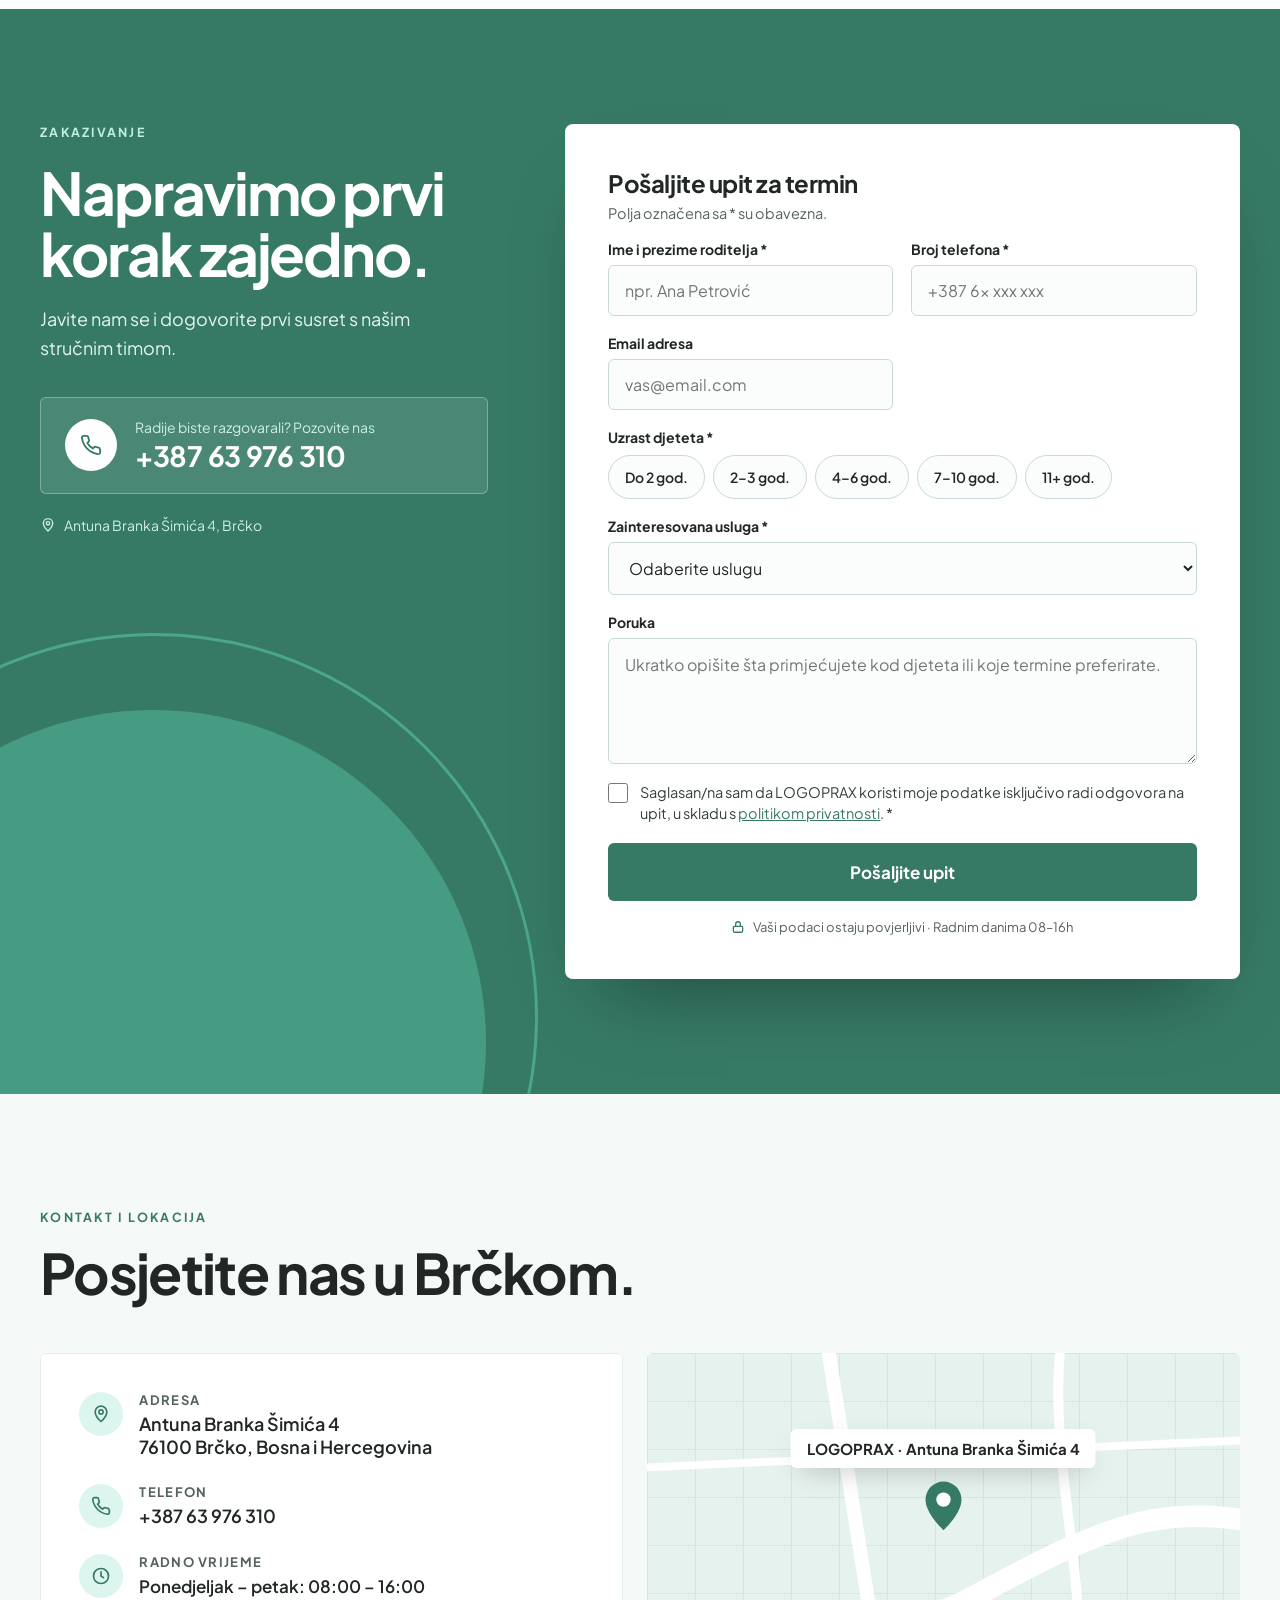
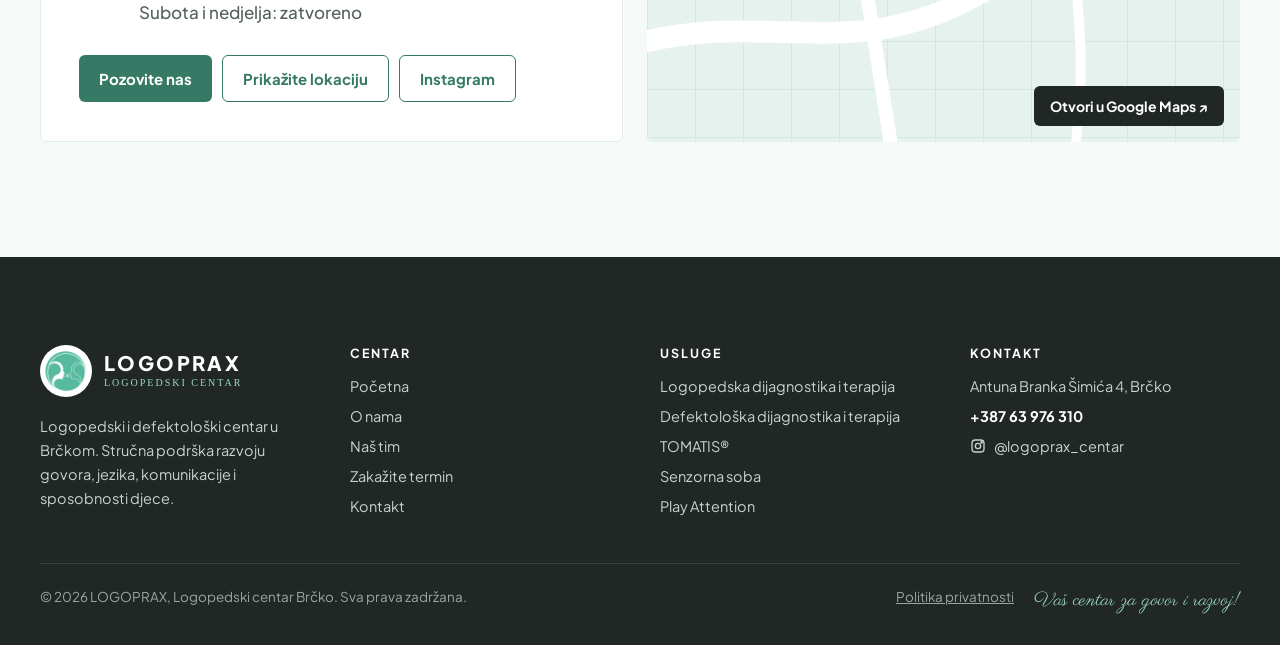
==== commit 71ab627e: "Usluge: vraćen raspored sa karticama Co-Authored-By: Claude Opus 5.5 <noreply@anthropic.com> Claude-" ====
--- a/index.html
+++ b/index.html
@@ -162,141 +162,72 @@
 <p style="flex: 1 1 360px; margin: 0; font-size: 17px; line-height: 1.65; color: #44504C; max-width: 460px">Svako dijete razvija se svojim tempom. Naš tim pruža stručnu podršku kroz pažljivo osmišljene procjene i individualno prilagođene tretmane.</p>
 </div>
 
-<div class="svc-wrap" style="display: flex; flex-wrap: wrap; gap: clamp(32px, 4.5vw, 72px); align-items: flex-start">
-<div class="svc-list" role="tablist" aria-label="Usluge" style="flex: 1 1 480px; min-width: 0; display: flex; flex-direction: column; border-top: 1px solid #DCE8E4">
-
-<div class="svc-row" style="border-bottom: 1px solid #DCE8E4">
-<button type="button" class="svc-btn" data-i="0" role="tab" aria-selected="true" style="width: 100%; display: flex; align-items: center; gap: 22px; padding: 24px 6px; background: none; border: 0; cursor: pointer; text-align: left; font-family: inherit; color: #367A65; transition: color .3s ease">
-<span style="font-size: 14px; font-weight: 800; letter-spacing: .08em; color: #55B99D; min-width: 30px; transition: color .3s ease">01</span>
-<span style="flex: 1; min-width: 0; display: flex; flex-direction: column; gap: 6px"><span class="svc-title" style="font-size: clamp(22px, 2.1vw, 31px); font-weight: 700; letter-spacing: -0.025em; line-height: 1.12">Logopedska dijagnostika</span><span style="font-size: 11.5px; font-weight: 700; letter-spacing: .16em; color: #6B7773">PROCJENA</span></span>
-<span aria-hidden="true" style="width: 46px; height: 46px; flex: none; border-radius: 50%; display: flex; align-items: center; justify-content: center; background: #367A65; color: #FFFFFF; border: 1px solid #367A65; transform: rotate(0deg); transition: all .35s ease"><svg width="18" height="18" viewBox="0 0 24 24" fill="none" stroke="currentColor" stroke-width="2" stroke-linecap="round"><path d="M5 12h14M13 6l6 6-6 6"></path></svg></span>
-</button>
-
-<div class="acc-body" style="padding: 0 6px 24px 52px; flex-direction: column; gap: 14px">
-<img loading="lazy" decoding="async" src="assets/img/logopedska-dijagnostika.jpg" alt="Logopedinja procjenjuje govor dječaka" style="width: 100%; aspect-ratio: 4 / 3; object-fit: cover; object-position: center 30%; border-radius: 12px; display: block">
-<p style="margin: 0; font-size: 15px; line-height: 1.6; color: #4A5552">Detaljna procjena govora, jezika, izgovora, glasa i komunikacije. To je polazište za plan rada koji odgovara upravo vašem djetetu.</p>
-<a href="#zakazivanje" style="font-size: 15px; font-weight: 700; color: #367A65; text-decoration: none">Saznajte više →</a>
-</div>
-
-</div>
-
-<div class="svc-row" style="border-bottom: 1px solid #DCE8E4">
-<button type="button" class="svc-btn" data-i="1" role="tab" aria-selected="false" style="width: 100%; display: flex; align-items: center; gap: 22px; padding: 24px 6px; background: none; border: 0; cursor: pointer; text-align: left; font-family: inherit; color: #202725; transition: color .3s ease">
-<span style="font-size: 14px; font-weight: 800; letter-spacing: .08em; color: #9AA6A2; min-width: 30px; transition: color .3s ease">02</span>
-<span style="flex: 1; min-width: 0; display: flex; flex-direction: column; gap: 6px"><span class="svc-title" style="font-size: clamp(22px, 2.1vw, 31px); font-weight: 700; letter-spacing: -0.025em; line-height: 1.12">Defektološka dijagnostika</span><span style="font-size: 11.5px; font-weight: 700; letter-spacing: .16em; color: #6B7773">PROCJENA</span></span>
-<span aria-hidden="true" style="width: 46px; height: 46px; flex: none; border-radius: 50%; display: flex; align-items: center; justify-content: center; background: transparent; color: #367A65; border: 1px solid #C9DAD4; transform: rotate(-45deg); transition: all .35s ease"><svg width="18" height="18" viewBox="0 0 24 24" fill="none" stroke="currentColor" stroke-width="2" stroke-linecap="round"><path d="M5 12h14M13 6l6 6-6 6"></path></svg></span>
-</button>
-
-<div class="acc-body" hidden style="padding: 0 6px 24px 52px; flex-direction: column; gap: 14px">
-<img loading="lazy" decoding="async" src="assets/img/defektoloska-dijagnostika.jpg" alt="Defektologinja vodi dijete kroz vježbu ravnoteže" style="width: 100%; aspect-ratio: 4 / 3; object-fit: cover; object-position: center 60%; border-radius: 12px; display: block">
-<p style="margin: 0; font-size: 15px; line-height: 1.6; color: #4A5552">Procjena psihomotornog razvoja, pažnje, ponašanja, primitivnih refleksa i spremnosti za učenje.</p>
-<a href="#zakazivanje" style="font-size: 15px; font-weight: 700; color: #367A65; text-decoration: none">Saznajte više →</a>
-</div>
-
-</div>
-
-<div class="svc-row" style="border-bottom: 1px solid #DCE8E4">
-<button type="button" class="svc-btn" data-i="2" role="tab" aria-selected="false" style="width: 100%; display: flex; align-items: center; gap: 22px; padding: 24px 6px; background: none; border: 0; cursor: pointer; text-align: left; font-family: inherit; color: #202725; transition: color .3s ease">
-<span style="font-size: 14px; font-weight: 800; letter-spacing: .08em; color: #9AA6A2; min-width: 30px; transition: color .3s ease">03</span>
-<span style="flex: 1; min-width: 0; display: flex; flex-direction: column; gap: 6px"><span class="svc-title" style="font-size: clamp(22px, 2.1vw, 31px); font-weight: 700; letter-spacing: -0.025em; line-height: 1.12">Logopedska terapija</span><span style="font-size: 11.5px; font-weight: 700; letter-spacing: .16em; color: #6B7773">TRETMAN</span></span>
-<span aria-hidden="true" style="width: 46px; height: 46px; flex: none; border-radius: 50%; display: flex; align-items: center; justify-content: center; background: transparent; color: #367A65; border: 1px solid #C9DAD4; transform: rotate(-45deg); transition: all .35s ease"><svg width="18" height="18" viewBox="0 0 24 24" fill="none" stroke="currentColor" stroke-width="2" stroke-linecap="round"><path d="M5 12h14M13 6l6 6-6 6"></path></svg></span>
-</button>
-
-<div class="acc-body" hidden style="padding: 0 6px 24px 52px; flex-direction: column; gap: 14px">
-<img loading="lazy" decoding="async" src="assets/img/logopedska-terapija.jpg" alt="Logopedinja u radu s dječakom za stolom" style="width: 100%; aspect-ratio: 4 / 3; object-fit: cover; object-position: center 35%; border-radius: 12px; display: block">
-<p style="margin: 0; font-size: 15px; line-height: 1.6; color: #4A5552">Individualni tretmani kod kašnjenja u govoru, poremećaja izgovora, mucanja i jezičkih teškoća.</p>
-<a href="#zakazivanje" style="font-size: 15px; font-weight: 700; color: #367A65; text-decoration: none">Saznajte više →</a>
-</div>
-
-</div>
-
-<div class="svc-row" style="border-bottom: 1px solid #DCE8E4">
-<button type="button" class="svc-btn" data-i="3" role="tab" aria-selected="false" style="width: 100%; display: flex; align-items: center; gap: 22px; padding: 24px 6px; background: none; border: 0; cursor: pointer; text-align: left; font-family: inherit; color: #202725; transition: color .3s ease">
-<span style="font-size: 14px; font-weight: 800; letter-spacing: .08em; color: #9AA6A2; min-width: 30px; transition: color .3s ease">04</span>
-<span style="flex: 1; min-width: 0; display: flex; flex-direction: column; gap: 6px"><span class="svc-title" style="font-size: clamp(22px, 2.1vw, 31px); font-weight: 700; letter-spacing: -0.025em; line-height: 1.12">Defektološka terapija</span><span style="font-size: 11.5px; font-weight: 700; letter-spacing: .16em; color: #6B7773">TRETMAN</span></span>
-<span aria-hidden="true" style="width: 46px; height: 46px; flex: none; border-radius: 50%; display: flex; align-items: center; justify-content: center; background: transparent; color: #367A65; border: 1px solid #C9DAD4; transform: rotate(-45deg); transition: all .35s ease"><svg width="18" height="18" viewBox="0 0 24 24" fill="none" stroke="currentColor" stroke-width="2" stroke-linecap="round"><path d="M5 12h14M13 6l6 6-6 6"></path></svg></span>
-</button>
-
-<div class="acc-body" hidden style="padding: 0 6px 24px 52px; flex-direction: column; gap: 14px">
-<img loading="lazy" decoding="async" src="assets/img/defektoloska-terapija.jpg" alt="Defektologinja i dječak sortiraju kuglice po bojama" style="width: 100%; aspect-ratio: 4 / 3; object-fit: cover; object-position: center center; border-radius: 12px; display: block">
-<p style="margin: 0; font-size: 15px; line-height: 1.6; color: #4A5552">Reedukacija psihomotorike, pažnja i koncentracija, fina motorika i socijalne vještine kroz strukturiran rad.</p>
-<a href="#zakazivanje" style="font-size: 15px; font-weight: 700; color: #367A65; text-decoration: none">Saznajte više →</a>
-</div>
-
-</div>
-
-<div class="svc-row" style="border-bottom: 1px solid #DCE8E4">
-<button type="button" class="svc-btn" data-i="4" role="tab" aria-selected="false" style="width: 100%; display: flex; align-items: center; gap: 22px; padding: 24px 6px; background: none; border: 0; cursor: pointer; text-align: left; font-family: inherit; color: #202725; transition: color .3s ease">
-<span style="font-size: 14px; font-weight: 800; letter-spacing: .08em; color: #9AA6A2; min-width: 30px; transition: color .3s ease">05</span>
-<span style="flex: 1; min-width: 0; display: flex; flex-direction: column; gap: 6px"><span class="svc-title" style="font-size: clamp(22px, 2.1vw, 31px); font-weight: 700; letter-spacing: -0.025em; line-height: 1.12">TOMATIS®</span><span style="font-size: 11.5px; font-weight: 700; letter-spacing: .16em; color: #6B7773">SLUŠNA STIMULACIJA</span></span>
-<span aria-hidden="true" style="width: 46px; height: 46px; flex: none; border-radius: 50%; display: flex; align-items: center; justify-content: center; background: transparent; color: #367A65; border: 1px solid #C9DAD4; transform: rotate(-45deg); transition: all .35s ease"><svg width="18" height="18" viewBox="0 0 24 24" fill="none" stroke="currentColor" stroke-width="2" stroke-linecap="round"><path d="M5 12h14M13 6l6 6-6 6"></path></svg></span>
-</button>
-
-<div class="acc-body" hidden style="padding: 0 6px 24px 52px; flex-direction: column; gap: 14px">
-<img loading="lazy" decoding="async" src="assets/img/tomatis.jpg" alt="Dječak sa Tomatis slušalicama slaže oblike" style="width: 100%; aspect-ratio: 4 / 3; object-fit: cover; object-position: center 25%; border-radius: 12px; display: block">
-<p style="margin: 0; font-size: 15px; line-height: 1.6; color: #4A5552">Metoda zvučne stimulacije koja kroz posebno obrađenu muziku podržava slušnu obradu, pažnju i komunikaciju.</p>
-<a href="tomatis.html" style="font-size: 15px; font-weight: 700; color: #367A65; text-decoration: none">Saznajte više →</a>
-</div>
-
-</div>
-
-<div class="svc-row" style="border-bottom: 1px solid #DCE8E4">
-<button type="button" class="svc-btn" data-i="5" role="tab" aria-selected="false" style="width: 100%; display: flex; align-items: center; gap: 22px; padding: 24px 6px; background: none; border: 0; cursor: pointer; text-align: left; font-family: inherit; color: #202725; transition: color .3s ease">
-<span style="font-size: 14px; font-weight: 800; letter-spacing: .08em; color: #9AA6A2; min-width: 30px; transition: color .3s ease">06</span>
-<span style="flex: 1; min-width: 0; display: flex; flex-direction: column; gap: 6px"><span class="svc-title" style="font-size: clamp(22px, 2.1vw, 31px); font-weight: 700; letter-spacing: -0.025em; line-height: 1.12">Senzorna soba</span><span style="font-size: 11.5px; font-weight: 700; letter-spacing: .16em; color: #6B7773">SENZORNA INTEGRACIJA</span></span>
-<span aria-hidden="true" style="width: 46px; height: 46px; flex: none; border-radius: 50%; display: flex; align-items: center; justify-content: center; background: transparent; color: #367A65; border: 1px solid #C9DAD4; transform: rotate(-45deg); transition: all .35s ease"><svg width="18" height="18" viewBox="0 0 24 24" fill="none" stroke="currentColor" stroke-width="2" stroke-linecap="round"><path d="M5 12h14M13 6l6 6-6 6"></path></svg></span>
-</button>
-
-<div class="acc-body" hidden style="padding: 0 6px 24px 52px; flex-direction: column; gap: 14px">
-<img loading="lazy" decoding="async" src="assets/img/senzorna-soba.jpg" alt="Terapeutkinja i dijete u senzornoj sobi" style="width: 100%; aspect-ratio: 4 / 3; object-fit: cover; object-position: center 35%; border-radius: 12px; display: block">
-<p style="margin: 0; font-size: 15px; line-height: 1.6; color: #4A5552">Pažljivo opremljen prostor u kojem dijete kroz igru razvija senzornu integraciju, samoregulaciju i osjećaj sigurnosti.</p>
-<a href="#zakazivanje" style="font-size: 15px; font-weight: 700; color: #367A65; text-decoration: none">Saznajte više →</a>
-</div>
-
-</div>
-
-<div class="svc-row" style="border-bottom: 1px solid #DCE8E4">
-<button type="button" class="svc-btn" data-i="6" role="tab" aria-selected="false" style="width: 100%; display: flex; align-items: center; gap: 22px; padding: 24px 6px; background: none; border: 0; cursor: pointer; text-align: left; font-family: inherit; color: #202725; transition: color .3s ease">
-<span style="font-size: 14px; font-weight: 800; letter-spacing: .08em; color: #9AA6A2; min-width: 30px; transition: color .3s ease">07</span>
-<span style="flex: 1; min-width: 0; display: flex; flex-direction: column; gap: 6px"><span class="svc-title" style="font-size: clamp(22px, 2.1vw, 31px); font-weight: 700; letter-spacing: -0.025em; line-height: 1.12">Play Attention</span><span style="font-size: 11.5px; font-weight: 700; letter-spacing: .16em; color: #6B7773">NEUROFEEDBACK</span></span>
-<span aria-hidden="true" style="width: 46px; height: 46px; flex: none; border-radius: 50%; display: flex; align-items: center; justify-content: center; background: transparent; color: #367A65; border: 1px solid #C9DAD4; transform: rotate(-45deg); transition: all .35s ease"><svg width="18" height="18" viewBox="0 0 24 24" fill="none" stroke="currentColor" stroke-width="2" stroke-linecap="round"><path d="M5 12h14M13 6l6 6-6 6"></path></svg></span>
-</button>
-
-<div class="acc-body" hidden style="padding: 0 6px 24px 52px; flex-direction: column; gap: 14px">
-<img loading="lazy" decoding="async" src="assets/img/play-attention.jpg" alt="Dječak radi Play Attention vježbu za računarom" style="width: 100%; aspect-ratio: 4 / 3; object-fit: cover; object-position: center center; border-radius: 12px; display: block">
-<p style="margin: 0; font-size: 15px; line-height: 1.6; color: #4A5552">Kognitivni trening kroz interaktivne igre za razvoj pažnje, radne memorije, kontrole impulsa i organizacije.</p>
-<a href="#zakazivanje" style="font-size: 15px; font-weight: 700; color: #367A65; text-decoration: none">Saznajte više →</a>
-</div>
-
-</div>
-
-</div>
-<div class="svc-panel" style="flex: 1 1 480px; min-width: 0; position: sticky; top: 110px">
-<div style="position: relative; border-radius: 18px; overflow: hidden; aspect-ratio: 4 / 4.4; background: #DDF5EF; box-shadow: 0 50px 90px -50px rgba(15,59,49,.55)">
-
-<img loading="lazy" decoding="async" class="svc-img" data-i="0" src="assets/img/logopedska-dijagnostika.jpg" alt="" aria-hidden="true" style="position: absolute; inset: 0; width: 100%; height: 100%; object-fit: cover; object-position: center 30%; opacity: 1; transform: scale(1); transition: opacity .6s ease, transform 1.4s cubic-bezier(.2,.7,.2,1)">
-
-<img loading="lazy" decoding="async" class="svc-img" data-i="1" src="assets/img/defektoloska-dijagnostika.jpg" alt="" aria-hidden="true" style="position: absolute; inset: 0; width: 100%; height: 100%; object-fit: cover; object-position: center 60%; opacity: 0; transform: scale(1.06); transition: opacity .6s ease, transform 1.4s cubic-bezier(.2,.7,.2,1)">
-
-<img loading="lazy" decoding="async" class="svc-img" data-i="2" src="assets/img/logopedska-terapija.jpg" alt="" aria-hidden="true" style="position: absolute; inset: 0; width: 100%; height: 100%; object-fit: cover; object-position: center 35%; opacity: 0; transform: scale(1.06); transition: opacity .6s ease, transform 1.4s cubic-bezier(.2,.7,.2,1)">
-
-<img loading="lazy" decoding="async" class="svc-img" data-i="3" src="assets/img/defektoloska-terapija.jpg" alt="" aria-hidden="true" style="position: absolute; inset: 0; width: 100%; height: 100%; object-fit: cover; object-position: center center; opacity: 0; transform: scale(1.06); transition: opacity .6s ease, transform 1.4s cubic-bezier(.2,.7,.2,1)">
-
-<img loading="lazy" decoding="async" class="svc-img" data-i="4" src="assets/img/tomatis.jpg" alt="" aria-hidden="true" style="position: absolute; inset: 0; width: 100%; height: 100%; object-fit: cover; object-position: center 25%; opacity: 0; transform: scale(1.06); transition: opacity .6s ease, transform 1.4s cubic-bezier(.2,.7,.2,1)">
-
-<img loading="lazy" decoding="async" class="svc-img" data-i="5" src="assets/img/senzorna-soba.jpg" alt="" aria-hidden="true" style="position: absolute; inset: 0; width: 100%; height: 100%; object-fit: cover; object-position: center 35%; opacity: 0; transform: scale(1.06); transition: opacity .6s ease, transform 1.4s cubic-bezier(.2,.7,.2,1)">
-
-<img loading="lazy" decoding="async" class="svc-img" data-i="6" src="assets/img/play-attention.jpg" alt="" aria-hidden="true" style="position: absolute; inset: 0; width: 100%; height: 100%; object-fit: cover; object-position: center center; opacity: 0; transform: scale(1.06); transition: opacity .6s ease, transform 1.4s cubic-bezier(.2,.7,.2,1)">
-
-<div aria-hidden="true" style="position: absolute; left: 22px; top: 22px; background: rgba(255,255,255,.92); color: #0F3B31; font-size: 13px; font-weight: 800; letter-spacing: .1em; padding: 9px 14px; border-radius: 999px"><span id="cur-num">01</span> / 07</div>
-<div role="tabpanel" aria-live="polite" style="position: absolute; left: 20px; right: 20px; bottom: 20px; background: rgba(255,255,255,.96); border-radius: 14px; padding: 26px 28px; display: flex; flex-direction: column; gap: 10px; box-shadow: 0 20px 40px -24px rgba(15,59,49,.5)">
-<span style="font-size: 12px; font-weight: 800; letter-spacing: .16em; color: #367A65"><span id="cur-tag">PROCJENA</span></span>
-<h3 style="margin: 0; font-size: clamp(24px, 2.2vw, 32px); font-weight: 700; letter-spacing: -0.025em; color: #202725"><span id="cur-title">Logopedska dijagnostika</span></h3>
-<p style="margin: 0; font-size: 16px; line-height: 1.6; color: #4A5552"><span id="cur-desc">Detaljna procjena govora, jezika, izgovora, glasa i komunikacije. To je polazište za plan rada koji odgovara upravo vašem djetetu.</span></p>
-<a id="cur-href" href="#zakazivanje" class="btn btn-g" style="align-self: flex-start; margin-top: 6px; background: #367A65; color: #FFFFFF; text-decoration: none; font-weight: 700; font-size: 15px; padding: 14px 22px; border-radius: 999px; display: inline-flex; align-items: center; gap: 10px">Saznajte više <svg width="18" height="18" viewBox="0 0 24 24" fill="none" stroke="currentColor" stroke-width="2" stroke-linecap="round"><path d="M5 12h14M13 6l6 6-6 6"></path></svg></a>
-</div>
-</div>
-</div>
+<div class="g12">
+<a href="#zakazivanje" class="svc s7" style="display: flex; flex-direction: column; text-decoration: none; color: #202725; background: #FFFFFF; border-radius: 6px; overflow: hidden; border: 1px solid #E3EEEA">
+<div style="overflow: hidden; height: clamp(240px, 30vw, 400px)"><img loading="lazy" decoding="async" src="assets/img/logopedska-dijagnostika.jpg" alt="Logopedinja procjenjuje govor dječaka" style="width: 100%; height: 100%; object-fit: cover; object-position: center 30%; display: block"></div>
+<div style="padding: clamp(24px, 2.6vw, 34px); display: flex; flex-direction: column; gap: 12px; flex: 1">
+<span style="font-size: 12px; letter-spacing: .16em; font-weight: 700; color: #367A65">01 · PROCJENA</span>
+<h3 style="margin: 0; font-size: clamp(24px, 2.2vw, 30px); letter-spacing: -0.02em; font-weight: 700">Logopedska dijagnostika</h3>
+<p style="margin: 0; font-size: 16px; line-height: 1.6; color: #4A5552; max-width: 560px">Detaljna procjena govora, jezika, izgovora, glasa i komunikacije. To je polazište za plan rada koji odgovara upravo vašem djetetu.</p>
+<span class="more" style="margin-top: auto; padding-top: 10px; display: inline-flex; align-items: center; gap: 8px; font-weight: 700; font-size: 15px; color: #367A65">Saznajte više<svg aria-hidden="true" width="16" height="16" viewBox="0 0 24 24" fill="none" stroke="currentColor" stroke-width="2" stroke-linecap="round"><path d="M5 12h14M13 6l6 6-6 6"></path></svg></span>
+</div>
+</a>
+<a href="#zakazivanje" class="svc s5" style="display: flex; flex-direction: column; text-decoration: none; color: #202725; background: #FFFFFF; border-radius: 6px; overflow: hidden; border: 1px solid #E3EEEA">
+<div style="overflow: hidden; height: clamp(240px, 30vw, 400px)"><img loading="lazy" decoding="async" src="assets/img/defektoloska-dijagnostika.jpg" alt="Defektologinja vodi dijete kroz vježbu ravnoteže na podlozi" style="width: 100%; height: 100%; object-fit: cover; object-position: center 60%; display: block"></div>
+<div style="padding: clamp(24px, 2.6vw, 34px); display: flex; flex-direction: column; gap: 12px; flex: 1">
+<span style="font-size: 12px; letter-spacing: .16em; font-weight: 700; color: #367A65">02 · PROCJENA</span>
+<h3 style="margin: 0; font-size: clamp(24px, 2.2vw, 30px); letter-spacing: -0.02em; font-weight: 700">Defektološka dijagnostika</h3>
+<p style="margin: 0; font-size: 16px; line-height: 1.6; color: #4A5552">Procjena psihomotornog razvoja, pažnje, ponašanja, primitivnih refleksa i spremnosti za učenje.</p>
+<span class="more" style="margin-top: auto; padding-top: 10px; display: inline-flex; align-items: center; gap: 8px; font-weight: 700; font-size: 15px; color: #367A65">Saznajte više<svg aria-hidden="true" width="16" height="16" viewBox="0 0 24 24" fill="none" stroke="currentColor" stroke-width="2" stroke-linecap="round"><path d="M5 12h14M13 6l6 6-6 6"></path></svg></span>
+</div>
+</a>
+
+<a href="#zakazivanje" class="svc s4" style="display: flex; flex-direction: column; text-decoration: none; color: #202725; background: #FFFFFF; border-radius: 6px; overflow: hidden; border: 1px solid #E3EEEA">
+<div style="overflow: hidden; height: 280px"><img loading="lazy" decoding="async" src="assets/img/logopedska-terapija.jpg" alt="Logopedinja u radu s dječakom za stolom" style="width: 100%; height: 100%; object-fit: cover; object-position: center 35%; display: block"></div>
+<div style="padding: 26px; display: flex; flex-direction: column; gap: 10px; flex: 1">
+<span style="font-size: 12px; letter-spacing: .16em; font-weight: 700; color: #367A65">03 · TRETMAN</span>
+<h3 style="margin: 0; font-size: 23px; letter-spacing: -0.02em; font-weight: 700">Logopedska terapija</h3>
+<p style="margin: 0; font-size: 15.5px; line-height: 1.6; color: #4A5552">Individualni tretmani kod kašnjenja u govoru, poremećaja izgovora, mucanja i jezičkih teškoća.</p>
+<span class="more" style="margin-top: auto; padding-top: 8px; display: inline-flex; align-items: center; gap: 8px; font-weight: 700; font-size: 15px; color: #367A65">Saznajte više<svg aria-hidden="true" width="16" height="16" viewBox="0 0 24 24" fill="none" stroke="currentColor" stroke-width="2" stroke-linecap="round"><path d="M5 12h14M13 6l6 6-6 6"></path></svg></span>
+</div>
+</a>
+<a href="#zakazivanje" class="svc s4" style="display: flex; flex-direction: column; text-decoration: none; color: #202725; background: #FFFFFF; border-radius: 6px; overflow: hidden; border: 1px solid #E3EEEA">
+<div style="overflow: hidden; height: 280px"><img loading="lazy" decoding="async" src="assets/img/defektoloska-terapija.jpg" alt="Defektologinja i dječak sortiraju kuglice po bojama" style="width: 100%; height: 100%; object-fit: cover; object-position: center center; display: block"></div>
+<div style="padding: 26px; display: flex; flex-direction: column; gap: 10px; flex: 1">
+<span style="font-size: 12px; letter-spacing: .16em; font-weight: 700; color: #367A65">04 · TRETMAN</span>
+<h3 style="margin: 0; font-size: 23px; letter-spacing: -0.02em; font-weight: 700">Defektološka terapija</h3>
+<p style="margin: 0; font-size: 15.5px; line-height: 1.6; color: #4A5552">Reedukacija psihomotorike, pažnja i koncentracija, fina motorika i socijalne vještine kroz strukturiran rad.</p>
+<span class="more" style="margin-top: auto; padding-top: 8px; display: inline-flex; align-items: center; gap: 8px; font-weight: 700; font-size: 15px; color: #367A65">Saznajte više<svg aria-hidden="true" width="16" height="16" viewBox="0 0 24 24" fill="none" stroke="currentColor" stroke-width="2" stroke-linecap="round"><path d="M5 12h14M13 6l6 6-6 6"></path></svg></span>
+</div>
+</a>
+<a href="tomatis.html" class="svc s4" style="display: flex; flex-direction: column; text-decoration: none; color: #202725; background: #FFFFFF; border-radius: 6px; overflow: hidden; border: 1px solid #E3EEEA">
+<div style="overflow: hidden; height: 280px"><img loading="lazy" decoding="async" src="assets/img/tomatis.jpg" alt="Dječak sa Tomatis slušalicama slaže oblike" style="width: 100%; height: 100%; object-fit: cover; object-position: center 25%; display: block"></div>
+<div style="padding: 26px; display: flex; flex-direction: column; gap: 10px; flex: 1">
+<span style="font-size: 12px; letter-spacing: .16em; font-weight: 700; color: #367A65">05 · SLUŠNA STIMULACIJA</span>
+<h3 style="margin: 0; font-size: 23px; letter-spacing: -0.02em; font-weight: 700">TOMATIS®</h3>
+<p style="margin: 0; font-size: 15.5px; line-height: 1.6; color: #4A5552">Metoda zvučne stimulacije koja kroz posebno obrađenu muziku podržava slušnu obradu, pažnju i komunikaciju.</p>
+<span class="more" style="margin-top: auto; padding-top: 8px; display: inline-flex; align-items: center; gap: 8px; font-weight: 700; font-size: 15px; color: #367A65">Saznajte više<svg aria-hidden="true" width="16" height="16" viewBox="0 0 24 24" fill="none" stroke="currentColor" stroke-width="2" stroke-linecap="round"><path d="M5 12h14M13 6l6 6-6 6"></path></svg></span>
+</div>
+</a>
+
+<a href="#zakazivanje" class="svc s8" style="display: flex; flex-wrap: wrap; text-decoration: none; color: #202725; background: #FFFFFF; border-radius: 6px; overflow: hidden; border: 1px solid #E3EEEA">
+<div style="overflow: hidden; flex: 1 1 320px; min-height: 340px"><img loading="lazy" decoding="async" src="assets/img/senzorna-soba.jpg" alt="Terapeutkinja i dijete u senzornoj sobi kraj svjetlećih stubova s mjehurićima" style="width: 100%; height: 100%; object-fit: cover; object-position: center 35%; display: block"></div>
+<div style="flex: 1 1 300px; padding: clamp(26px, 3vw, 40px); display: flex; flex-direction: column; gap: 12px; justify-content: center">
+<span style="font-size: 12px; letter-spacing: .16em; font-weight: 700; color: #367A65">06 · SENZORNA INTEGRACIJA</span>
+<h3 style="margin: 0; font-size: clamp(24px, 2.2vw, 30px); letter-spacing: -0.02em; font-weight: 700">Senzorna soba</h3>
+<p style="margin: 0; font-size: 16px; line-height: 1.6; color: #4A5552">Pažljivo opremljen prostor u kojem dijete kroz igru razvija senzornu integraciju, samoregulaciju i osjećaj sigurnosti.</p>
+<span class="more" style="margin-top: 8px; display: inline-flex; align-items: center; gap: 8px; font-weight: 700; font-size: 15px; color: #367A65">Saznajte više<svg aria-hidden="true" width="16" height="16" viewBox="0 0 24 24" fill="none" stroke="currentColor" stroke-width="2" stroke-linecap="round"><path d="M5 12h14M13 6l6 6-6 6"></path></svg></span>
+</div>
+</a>
+<a href="#zakazivanje" class="svc s4" style="display: flex; flex-direction: column; text-decoration: none; color: #12332B; background: #55B99D; border-radius: 6px; overflow: hidden">
+<div style="padding: 26px 26px 0"><div style="overflow: hidden; border-radius: 4px; height: 170px"><img loading="lazy" decoding="async" src="assets/img/play-attention.jpg" alt="Dječak radi Play Attention vježbu za računarom uz terapeutkinju" style="width: 100%; height: 100%; object-fit: cover; display: block"></div></div>
+<div style="padding: 24px 26px 28px; display: flex; flex-direction: column; gap: 10px; flex: 1">
+<span style="font-size: 12px; letter-spacing: .16em; font-weight: 700; color: #0F3B31">07 · NEUROFEEDBACK</span>
+<h3 style="margin: 0; font-size: 23px; letter-spacing: -0.02em; font-weight: 700">Play Attention</h3>
+<p style="margin: 0; font-size: 15.5px; line-height: 1.6; color: #12332B">Kognitivni trening kroz interaktivne igre za razvoj pažnje, radne memorije, kontrole impulsa i organizacije.</p>
+<span class="more" style="margin-top: auto; padding-top: 8px; display: inline-flex; align-items: center; gap: 8px; font-weight: 700; font-size: 15px; color: #0F3B31">Saznajte više<svg aria-hidden="true" width="16" height="16" viewBox="0 0 24 24" fill="none" stroke="currentColor" stroke-width="2" stroke-linecap="round"><path d="M5 12h14M13 6l6 6-6 6"></path></svg></span>
+</div>
+</a>
 </div>
 
 <div style="margin-top: clamp(40px, 5vw, 56px); display: flex; flex-wrap: wrap; gap: 20px 40px; align-items: center; padding: clamp(24px, 3.4vw, 40px); border-radius: 8px; background: #55B99D; position: relative; overflow: hidden">
--- a/assets/css/style.css
+++ b/assets/css/style.css
@@ -36,9 +36,6 @@
 .svc .more svg{width:14px;height:14px}
 }
 .swipe-hint{display:none}
-.acc-body{display:none}
-.svc-btn:hover .svc-title{text-decoration:none}
-@container lp (max-width:900px){.svc-panel{display:none !important}.acc-body{display:flex}.svc-list{flex-basis:100% !important}}
 .bio-toggle{display:none}
 .team-grid{grid-template-columns:repeat(3,minmax(0,1fr)) !important;gap:20px !important}
 .team-grid > article{display:grid !important;grid-template-columns:136px minmax(0,1fr);grid-template-rows:auto 1fr;column-gap:18px;row-gap:8px !important;background:#F5FAF8;border:1px solid #E3EEEA;border-radius:10px;padding:14px;align-items:start}
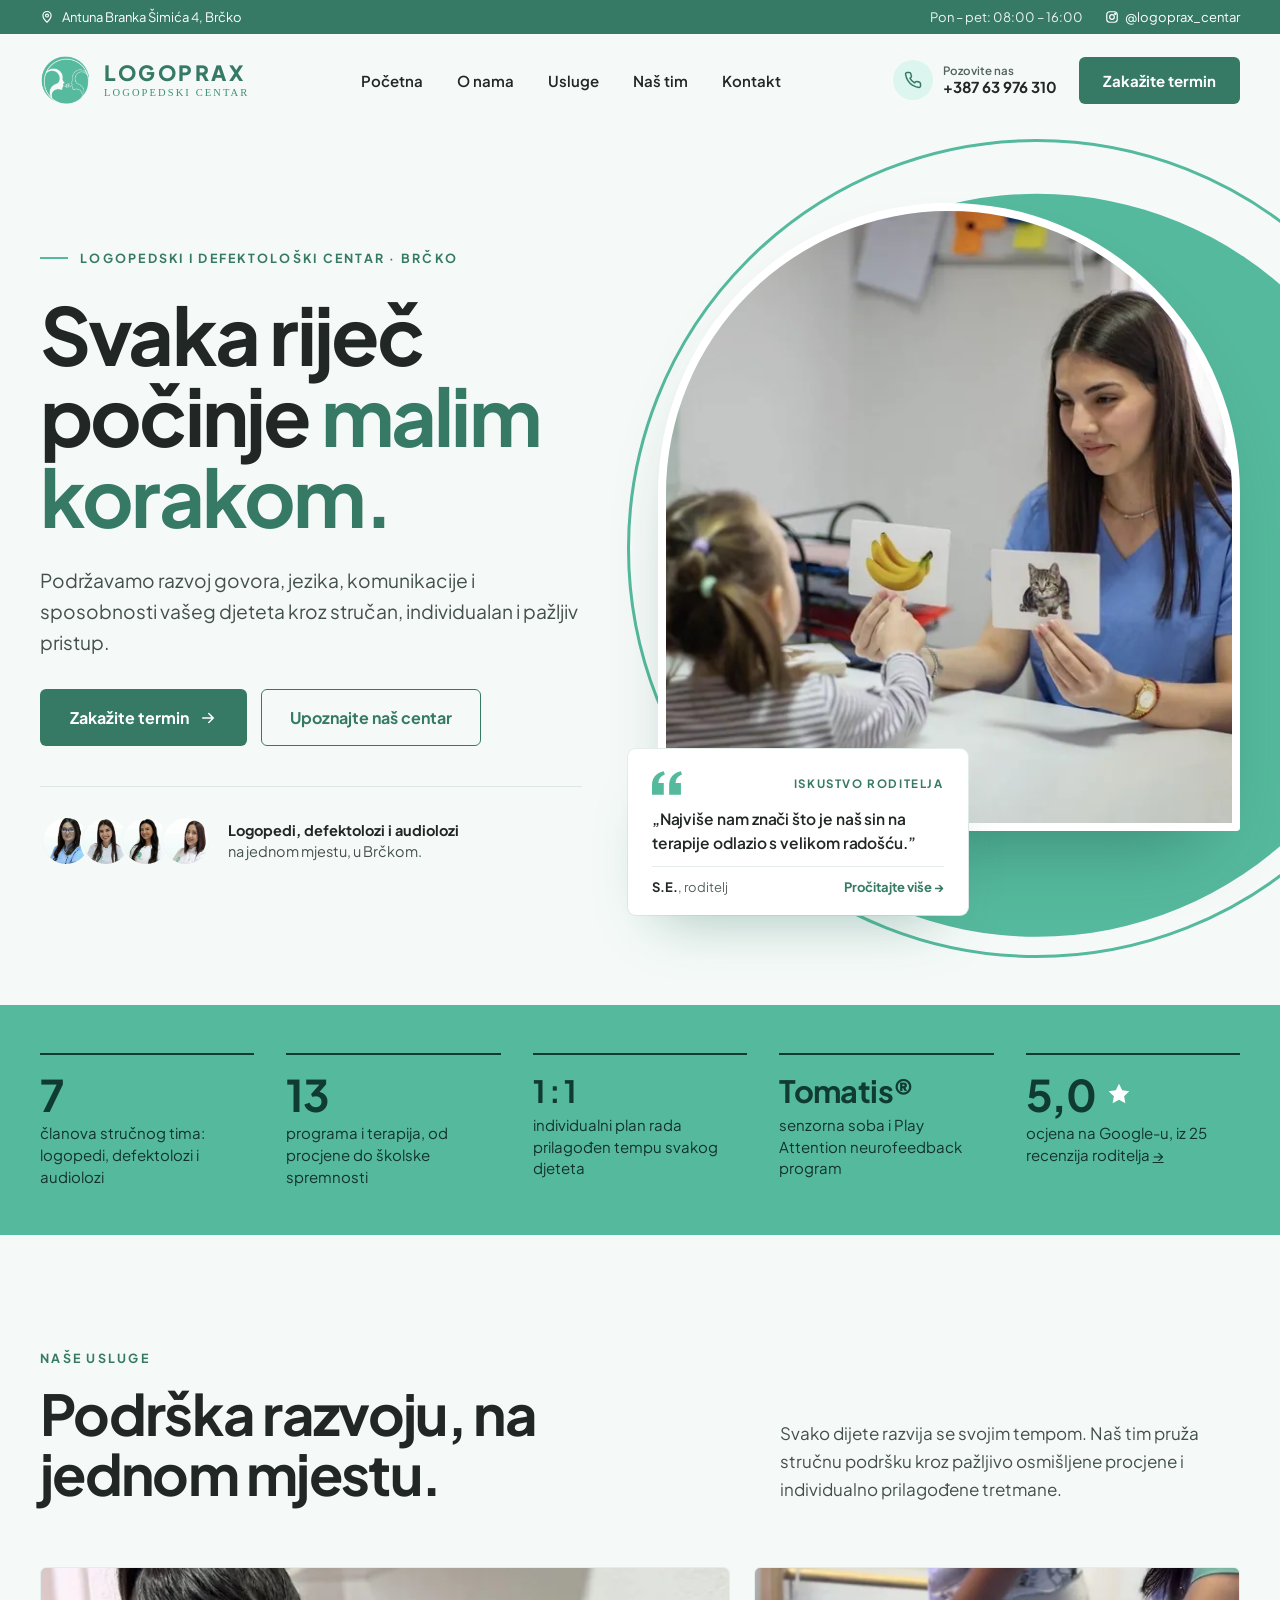
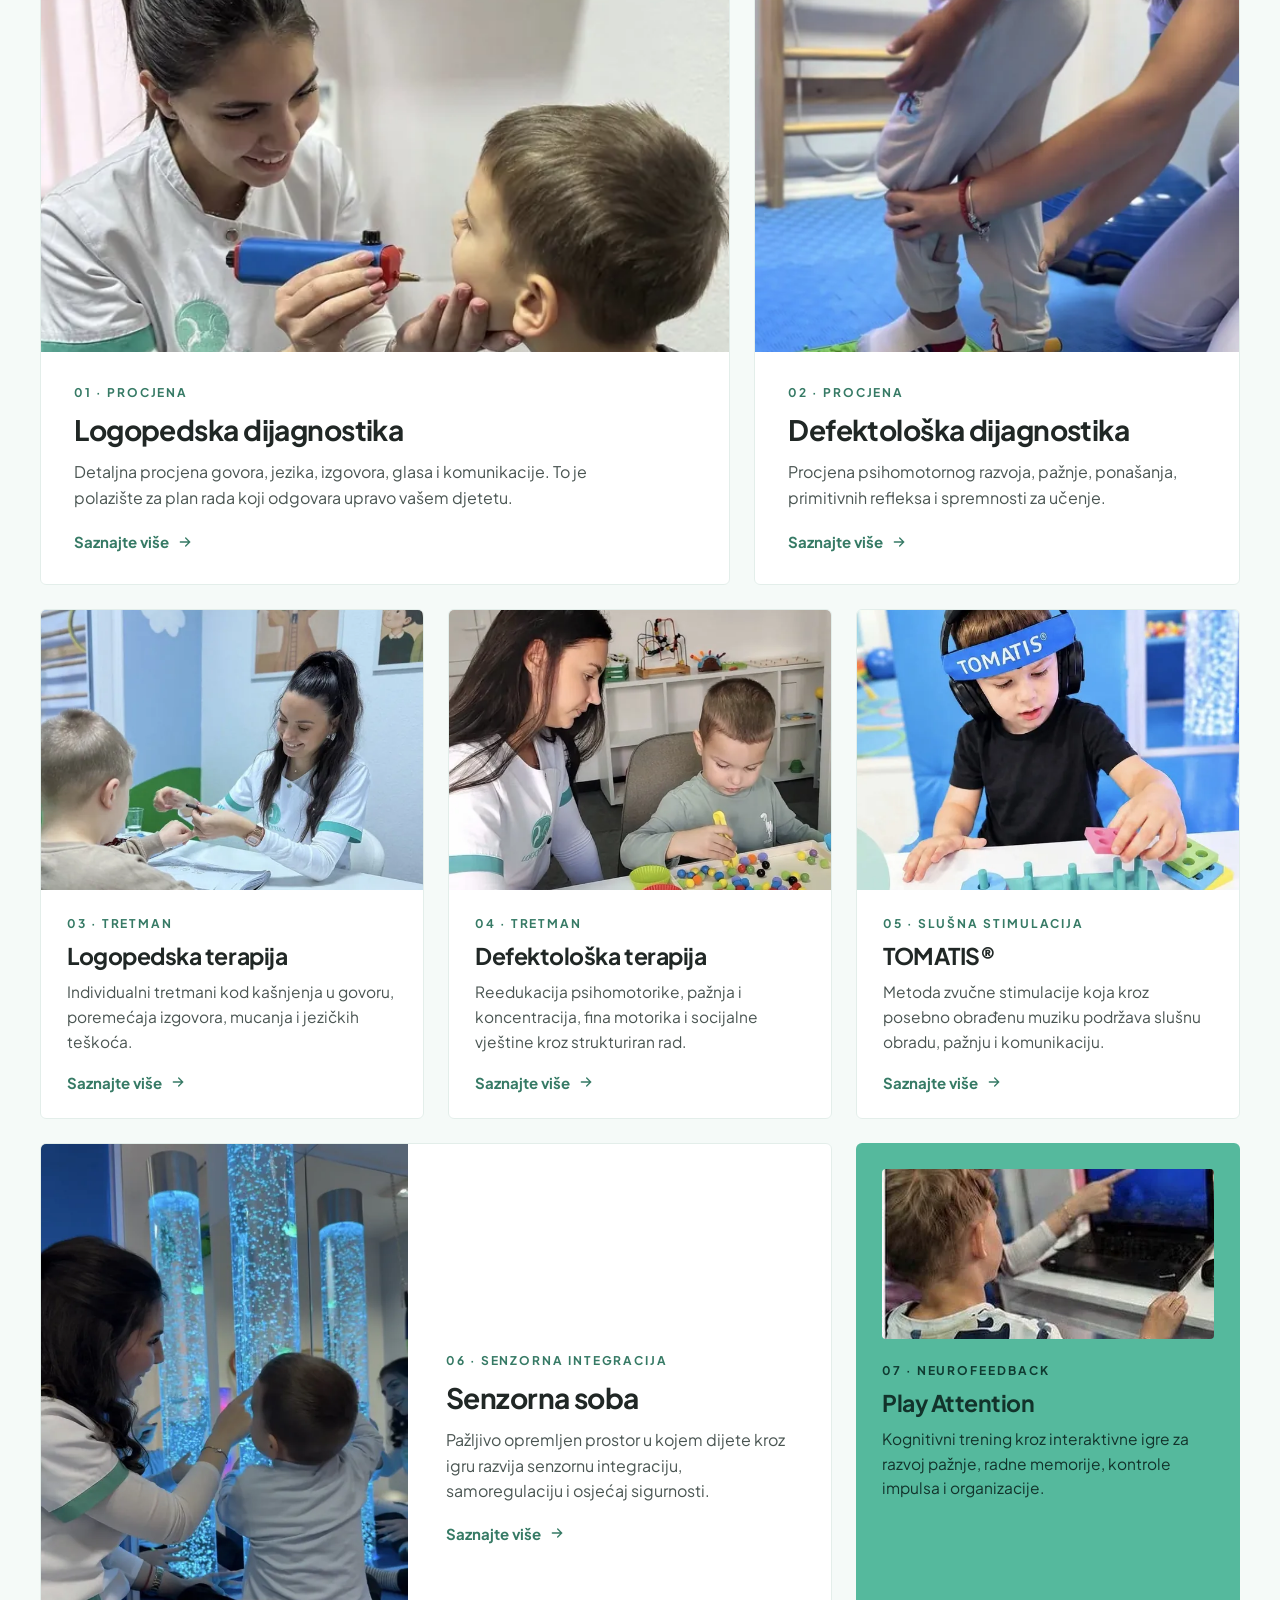
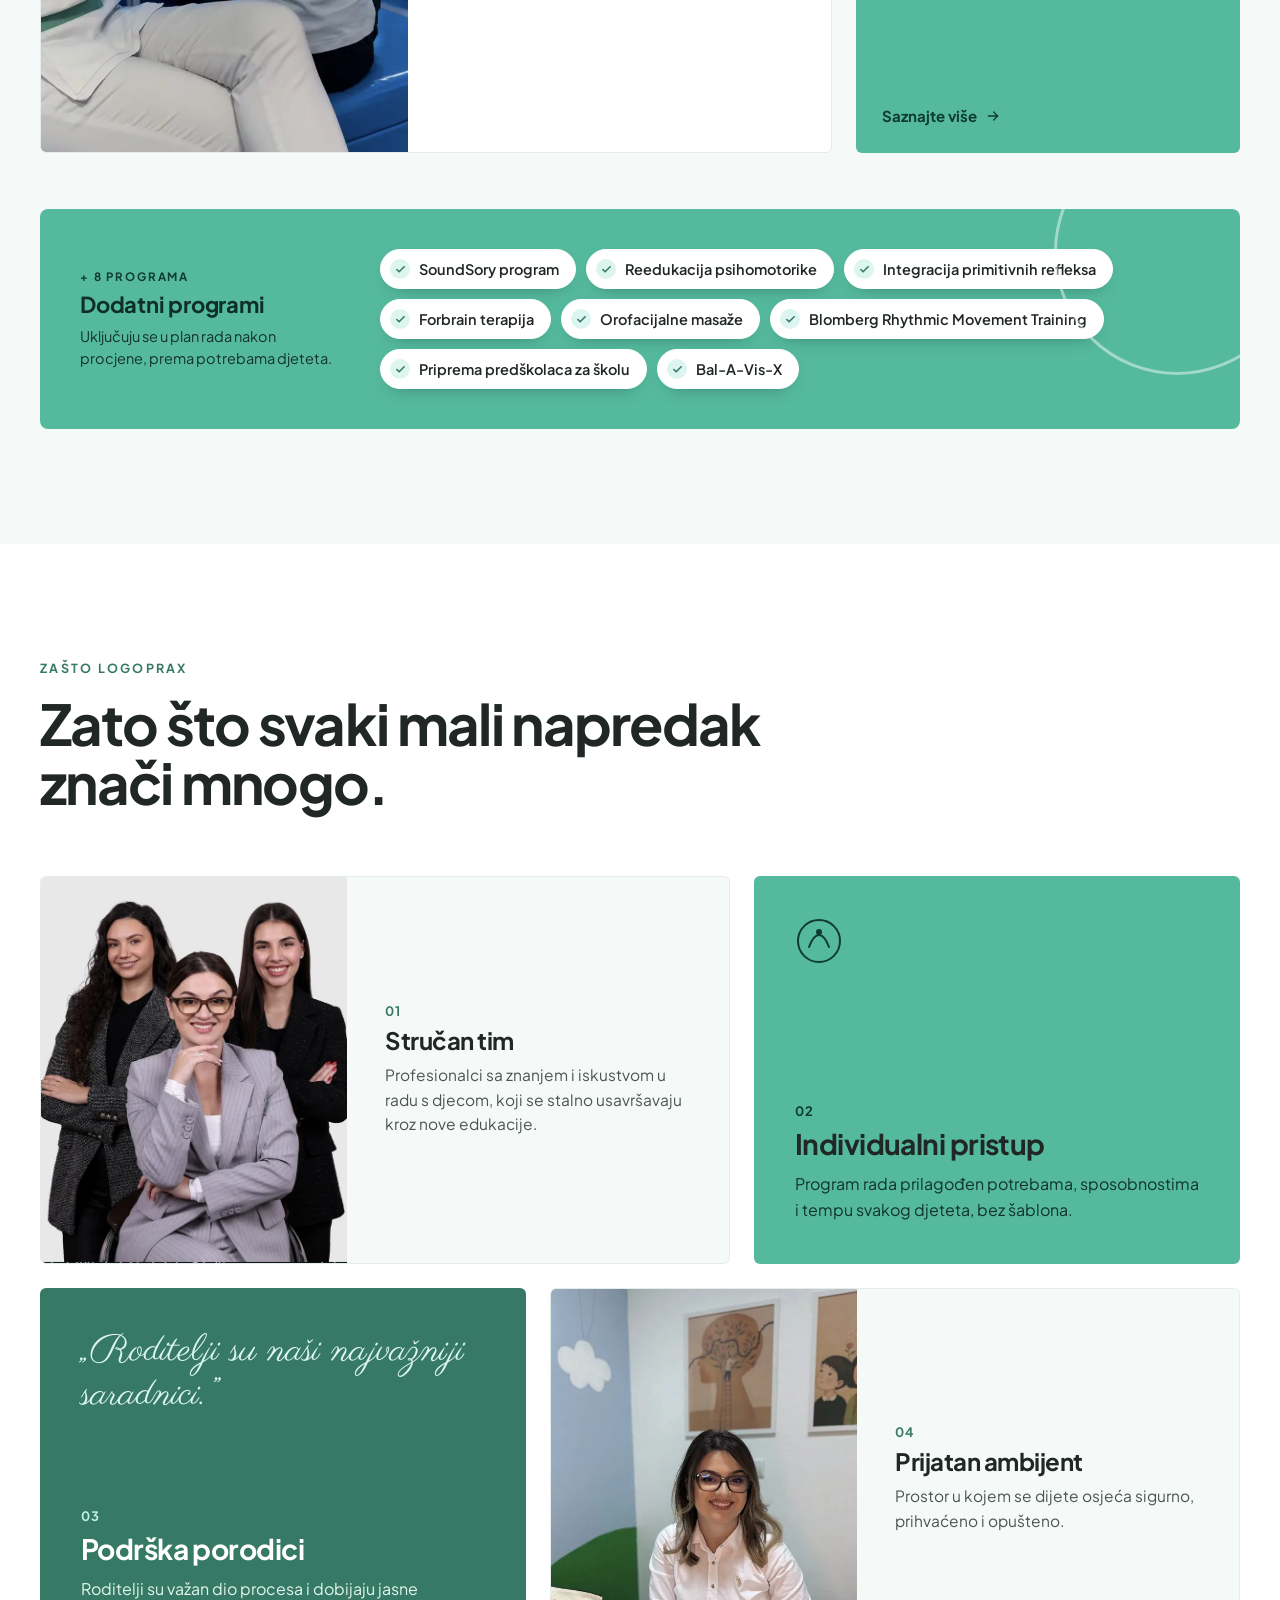
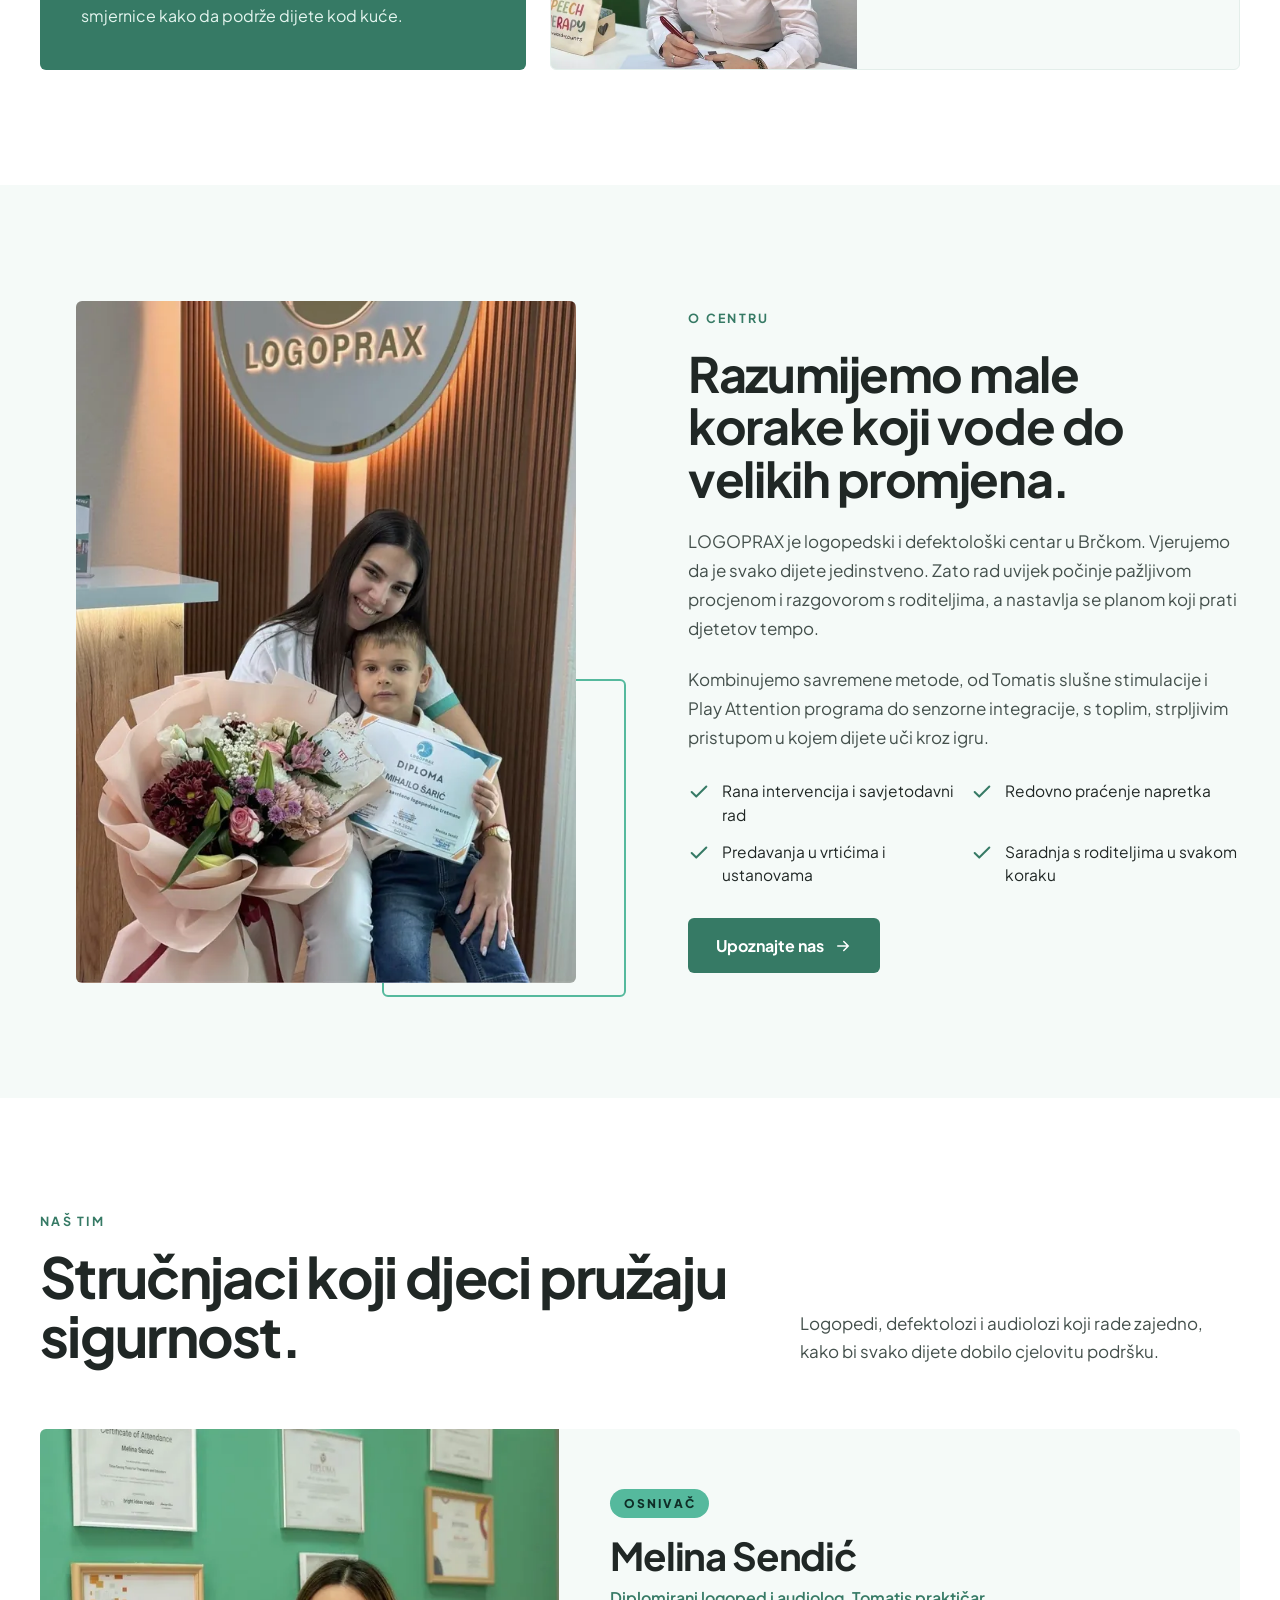
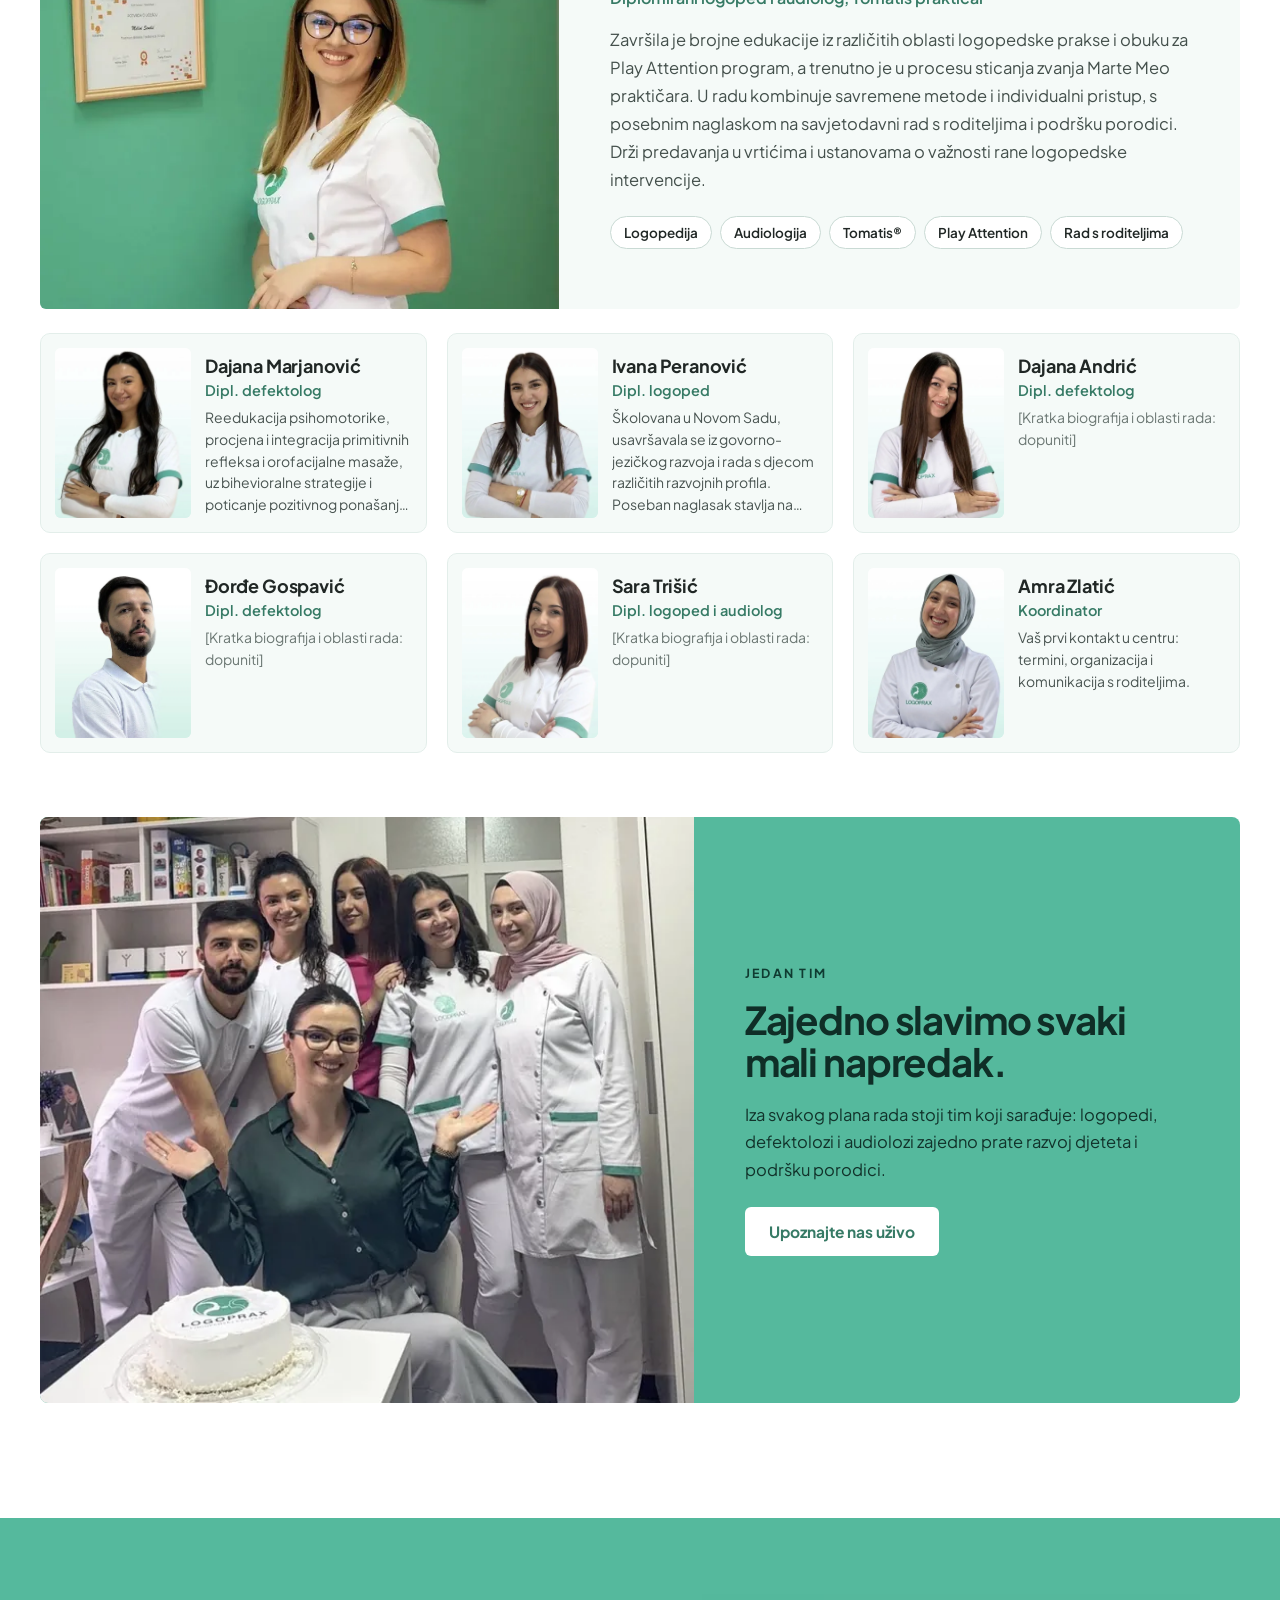
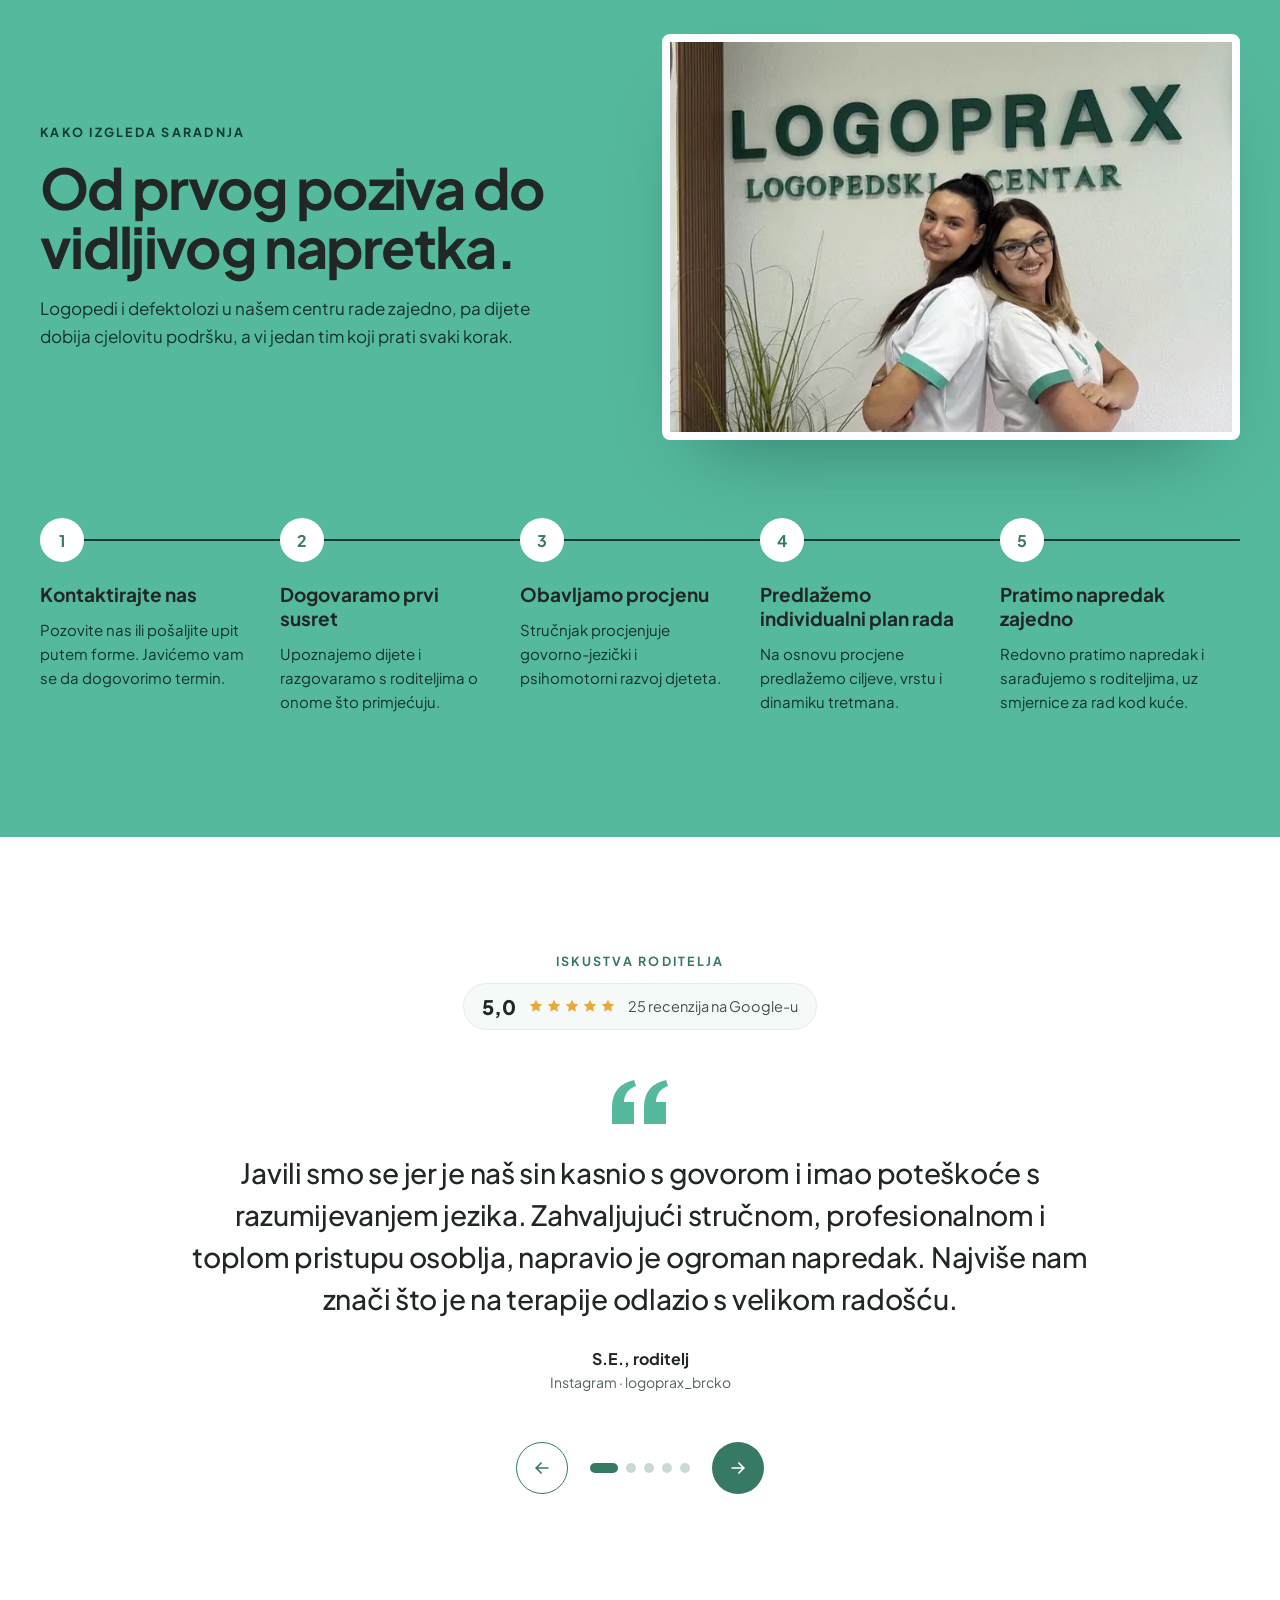
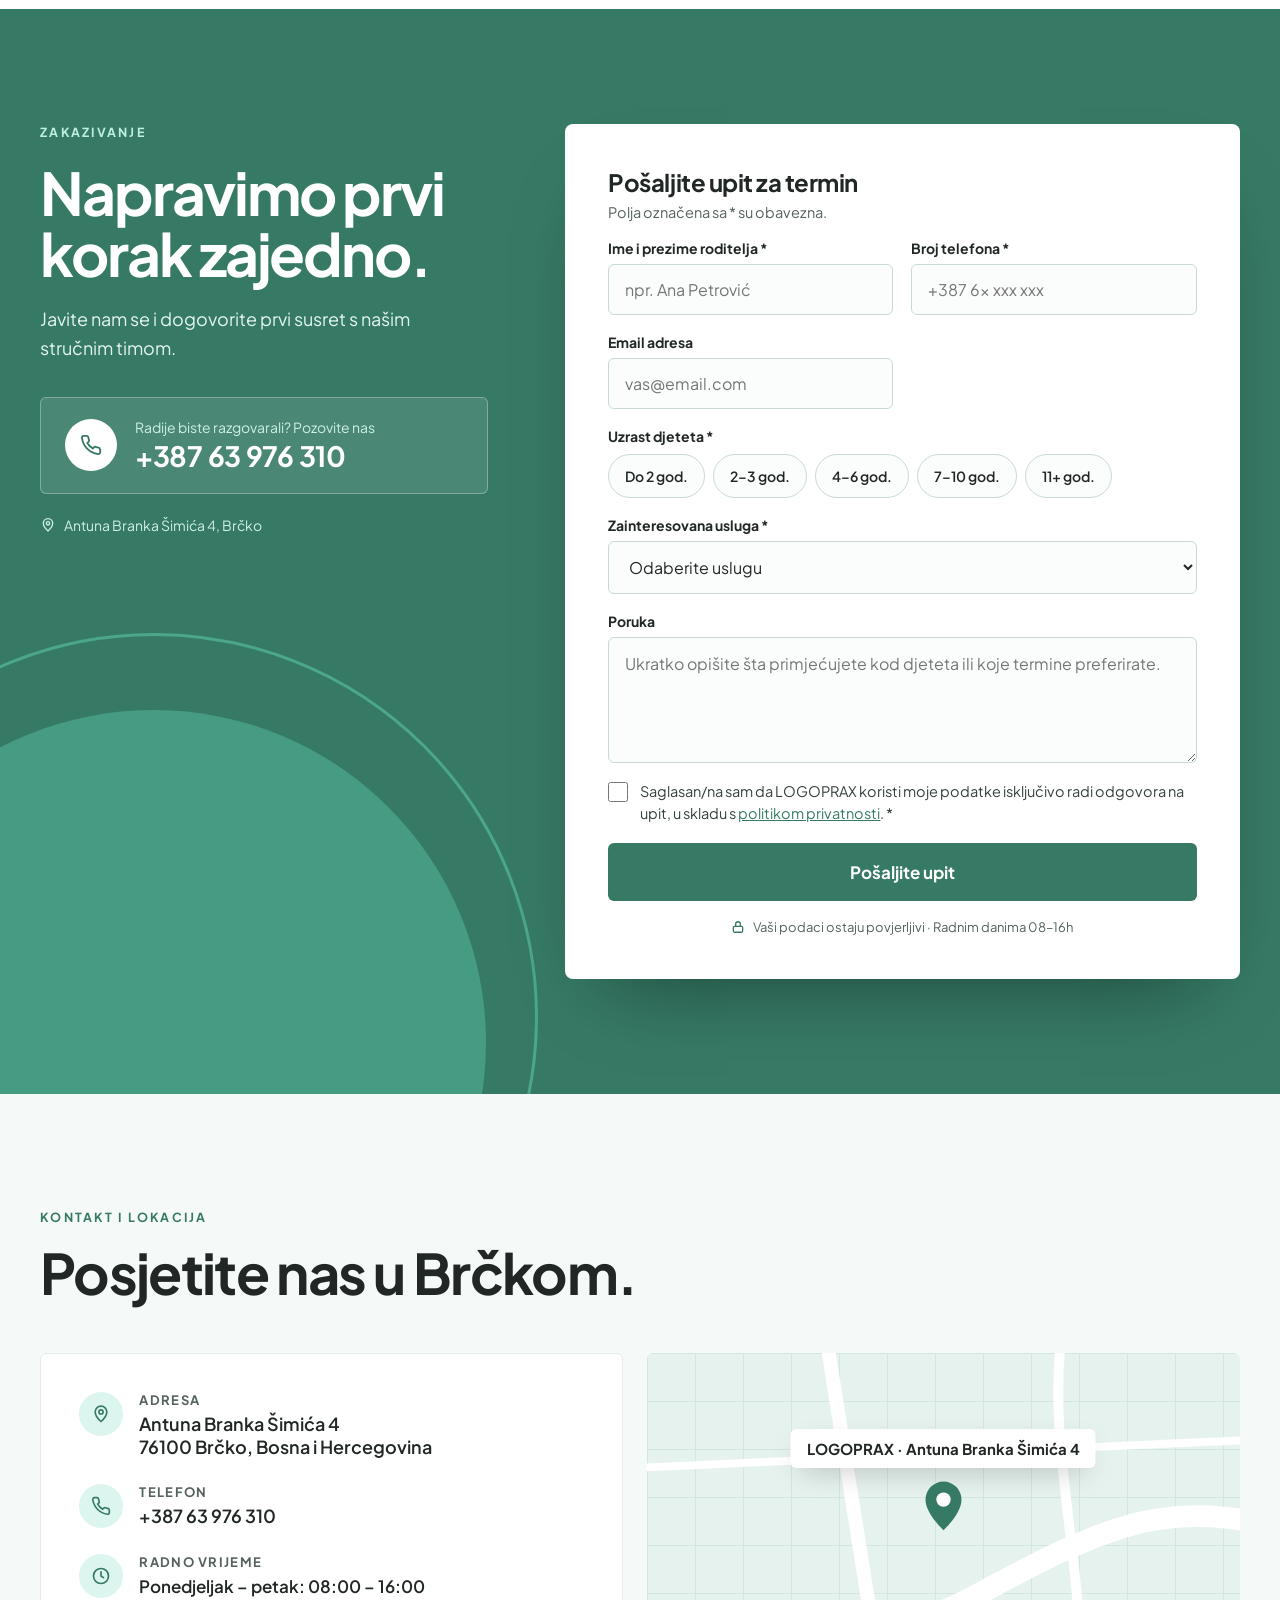
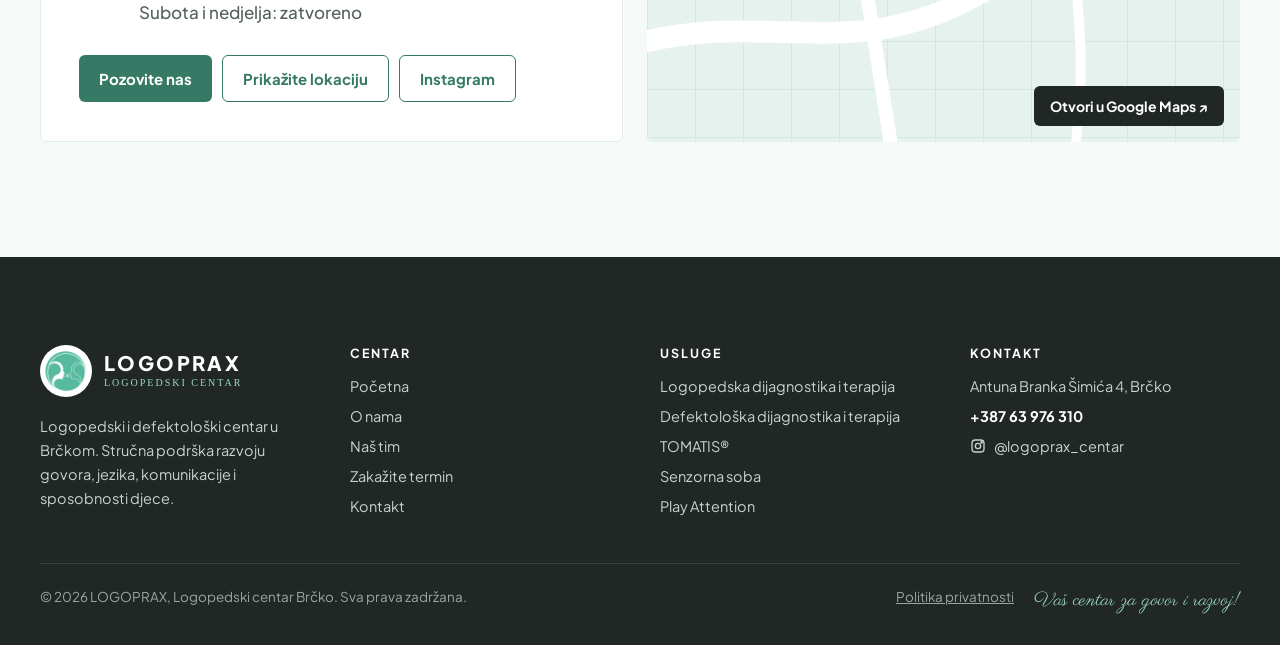
==== commit 3a38c1a7: "Mobilna optimizacija: zaglavlje, hero, tipografija, dodirne površine, meni, swipe, tablet raspored, " ====
--- a/index.html
+++ b/index.html
@@ -96,17 +96,17 @@
 </div>
 <div class="hide-sm" style="display: flex; align-items: center; gap: 16px; margin-top: 12px; padding-top: 28px; border-top: 1px solid #DCE8E4">
 <div style="display: flex">
-<img loading="lazy" decoding="async" src="assets/img/tim-melina-sendic-mala.jpg" alt="" style="width: 46px; height: 46px; border-radius: 50%; object-fit: cover; object-position: top; border: 3px solid #F5FAF8; background: #DDF5EF">
-<img loading="lazy" decoding="async" src="assets/img/tim-ivana-peranovic.jpg" alt="" style="width: 46px; height: 46px; border-radius: 50%; object-fit: cover; object-position: top; border: 3px solid #F5FAF8; margin-left: -12px; background: #DDF5EF">
-<img loading="lazy" decoding="async" src="assets/img/tim-dajana-marjanovic.jpg" alt="" style="width: 46px; height: 46px; border-radius: 50%; object-fit: cover; object-position: top; border: 3px solid #F5FAF8; margin-left: -12px; background: #DDF5EF">
-<img loading="lazy" decoding="async" src="assets/img/tim-sara-trisic.jpg" alt="" style="width: 46px; height: 46px; border-radius: 50%; object-fit: cover; object-position: top; border: 3px solid #F5FAF8; margin-left: -12px; background: #DDF5EF">
+<img loading="lazy" decoding="async" src="assets/img/tim-melina-sendic-mala-580.webp" srcset="assets/img/tim-melina-sendic-mala-580.webp 580w" sizes="(max-width: 680px) 74vw, (max-width: 1080px) 45vw, 400px" width="580" height="905" alt="" style="width: 46px; height: 46px; border-radius: 50%; object-fit: cover; object-position: top; border: 3px solid #F5FAF8; background: #DDF5EF">
+<img loading="lazy" decoding="async" src="assets/img/tim-ivana-peranovic-570.webp" srcset="assets/img/tim-ivana-peranovic-570.webp 570w" sizes="(max-width: 680px) 74vw, (max-width: 1080px) 45vw, 400px" width="570" height="885" alt="" style="width: 46px; height: 46px; border-radius: 50%; object-fit: cover; object-position: top; border: 3px solid #F5FAF8; margin-left: -12px; background: #DDF5EF">
+<img loading="lazy" decoding="async" src="assets/img/tim-dajana-marjanovic-560.webp" srcset="assets/img/tim-dajana-marjanovic-560.webp 560w" sizes="(max-width: 680px) 74vw, (max-width: 1080px) 45vw, 400px" width="560" height="945" alt="" style="width: 46px; height: 46px; border-radius: 50%; object-fit: cover; object-position: top; border: 3px solid #F5FAF8; margin-left: -12px; background: #DDF5EF">
+<img loading="lazy" decoding="async" src="assets/img/tim-sara-trisic-570.webp" srcset="assets/img/tim-sara-trisic-570.webp 570w" sizes="(max-width: 680px) 74vw, (max-width: 1080px) 45vw, 400px" width="570" height="1002" alt="" style="width: 46px; height: 46px; border-radius: 50%; object-fit: cover; object-position: top; border: 3px solid #F5FAF8; margin-left: -12px; background: #DDF5EF">
 </div>
 <p style="margin: 0; font-size: 14.5px; line-height: 1.45; color: #44504C"><strong style="color: #202725">Logopedi, defektolozi i audiolozi</strong><br>na jednom mjestu, u Brčkom.</p>
 </div>
 </div>
 <div class="hero-media" style="flex: 1 1 480px; min-width: 0; position: relative; padding: 0 0 84px 0">
 <div style="border-radius: 999px 999px 12px 12px; overflow: hidden; aspect-ratio: 1 / 1.08; background: #DDF5EF; border: 8px solid #FFFFFF; box-shadow: 0 40px 80px -40px rgba(15,59,49,.45); box-sizing: border-box">
-<img fetchpriority="high" src="assets/img/hero-logoped-djevojcica.jpg" alt="Logopedinja u radu s djevojčicom, pokazuje sličice banane i mačke" style="width: 100%; height: 100%; object-fit: cover; display: block">
+<img fetchpriority="high" src="assets/img/hero-logoped-djevojcica-1179.webp" srcset="assets/img/hero-logoped-djevojcica-640.webp 640w, assets/img/hero-logoped-djevojcica-1179.webp 1179w" sizes="(max-width: 680px) 92vw, (max-width: 1080px) 560px, 620px" width="1179" height="1167" alt="Logopedinja u radu s djevojčicom, pokazuje sličice banane i mačke" style="width: 100%; height: 100%; object-fit: cover; display: block">
 </div>
 <figure class="hero-quote" style="position: absolute; left: clamp(-32px, -2.4vw, 0px); bottom: 0; margin: 0; background: #FFFFFF; border-radius: 8px; padding: 22px 24px 20px; display: flex; flex-direction: column; gap: 12px; box-shadow: 0 30px 60px -30px rgba(54,122,101,.45), 0 0 0 1px #E3EEEA; width: min(340px, 84%); box-sizing: border-box">
 <span style="display: flex; align-items: center; justify-content: space-between">
@@ -164,7 +164,7 @@
 
 <div class="g12">
 <a href="#zakazivanje" class="svc s7" style="display: flex; flex-direction: column; text-decoration: none; color: #202725; background: #FFFFFF; border-radius: 6px; overflow: hidden; border: 1px solid #E3EEEA">
-<div style="overflow: hidden; height: clamp(240px, 30vw, 400px)"><img loading="lazy" decoding="async" src="assets/img/logopedska-dijagnostika.jpg" alt="Logopedinja procjenjuje govor dječaka" style="width: 100%; height: 100%; object-fit: cover; object-position: center 30%; display: block"></div>
+<div style="overflow: hidden; height: clamp(240px, 30vw, 400px)"><img loading="lazy" decoding="async" src="assets/img/logopedska-dijagnostika-1179.webp" srcset="assets/img/logopedska-dijagnostika-640.webp 640w, assets/img/logopedska-dijagnostika-1179.webp 1179w" sizes="(max-width: 680px) 92vw, (max-width: 1080px) 50vw, 640px" width="1179" height="850" alt="Logopedinja procjenjuje govor dječaka" style="width: 100%; height: 100%; object-fit: cover; object-position: center 30%; display: block"></div>
 <div style="padding: clamp(24px, 2.6vw, 34px); display: flex; flex-direction: column; gap: 12px; flex: 1">
 <span style="font-size: 12px; letter-spacing: .16em; font-weight: 700; color: #367A65">01 · PROCJENA</span>
 <h3 style="margin: 0; font-size: clamp(24px, 2.2vw, 30px); letter-spacing: -0.02em; font-weight: 700">Logopedska dijagnostika</h3>
@@ -173,7 +173,7 @@
 </div>
 </a>
 <a href="#zakazivanje" class="svc s5" style="display: flex; flex-direction: column; text-decoration: none; color: #202725; background: #FFFFFF; border-radius: 6px; overflow: hidden; border: 1px solid #E3EEEA">
-<div style="overflow: hidden; height: clamp(240px, 30vw, 400px)"><img loading="lazy" decoding="async" src="assets/img/defektoloska-dijagnostika.jpg" alt="Defektologinja vodi dijete kroz vježbu ravnoteže na podlozi" style="width: 100%; height: 100%; object-fit: cover; object-position: center 60%; display: block"></div>
+<div style="overflow: hidden; height: clamp(240px, 30vw, 400px)"><img loading="lazy" decoding="async" src="assets/img/defektoloska-dijagnostika-1179.webp" srcset="assets/img/defektoloska-dijagnostika-640.webp 640w, assets/img/defektoloska-dijagnostika-1179.webp 1179w" sizes="(max-width: 680px) 92vw, (max-width: 1080px) 50vw, 640px" width="1179" height="1500" alt="Defektologinja vodi dijete kroz vježbu ravnoteže na podlozi" style="width: 100%; height: 100%; object-fit: cover; object-position: center 60%; display: block"></div>
 <div style="padding: clamp(24px, 2.6vw, 34px); display: flex; flex-direction: column; gap: 12px; flex: 1">
 <span style="font-size: 12px; letter-spacing: .16em; font-weight: 700; color: #367A65">02 · PROCJENA</span>
 <h3 style="margin: 0; font-size: clamp(24px, 2.2vw, 30px); letter-spacing: -0.02em; font-weight: 700">Defektološka dijagnostika</h3>
@@ -183,7 +183,7 @@
 </a>
 
 <a href="#zakazivanje" class="svc s4" style="display: flex; flex-direction: column; text-decoration: none; color: #202725; background: #FFFFFF; border-radius: 6px; overflow: hidden; border: 1px solid #E3EEEA">
-<div style="overflow: hidden; height: 280px"><img loading="lazy" decoding="async" src="assets/img/logopedska-terapija.jpg" alt="Logopedinja u radu s dječakom za stolom" style="width: 100%; height: 100%; object-fit: cover; object-position: center 35%; display: block"></div>
+<div style="overflow: hidden; height: 280px"><img loading="lazy" decoding="async" src="assets/img/logopedska-terapija-1179.webp" srcset="assets/img/logopedska-terapija-640.webp 640w, assets/img/logopedska-terapija-1179.webp 1179w" sizes="(max-width: 680px) 92vw, (max-width: 1080px) 50vw, 640px" width="1179" height="1190" alt="Logopedinja u radu s dječakom za stolom" style="width: 100%; height: 100%; object-fit: cover; object-position: center 35%; display: block"></div>
 <div style="padding: 26px; display: flex; flex-direction: column; gap: 10px; flex: 1">
 <span style="font-size: 12px; letter-spacing: .16em; font-weight: 700; color: #367A65">03 · TRETMAN</span>
 <h3 style="margin: 0; font-size: 23px; letter-spacing: -0.02em; font-weight: 700">Logopedska terapija</h3>
@@ -192,7 +192,7 @@
 </div>
 </a>
 <a href="#zakazivanje" class="svc s4" style="display: flex; flex-direction: column; text-decoration: none; color: #202725; background: #FFFFFF; border-radius: 6px; overflow: hidden; border: 1px solid #E3EEEA">
-<div style="overflow: hidden; height: 280px"><img loading="lazy" decoding="async" src="assets/img/defektoloska-terapija.jpg" alt="Defektologinja i dječak sortiraju kuglice po bojama" style="width: 100%; height: 100%; object-fit: cover; object-position: center center; display: block"></div>
+<div style="overflow: hidden; height: 280px"><img loading="lazy" decoding="async" src="assets/img/defektoloska-terapija-1179.webp" srcset="assets/img/defektoloska-terapija-640.webp 640w, assets/img/defektoloska-terapija-1179.webp 1179w" sizes="(max-width: 680px) 92vw, (max-width: 1080px) 50vw, 640px" width="1179" height="910" alt="Defektologinja i dječak sortiraju kuglice po bojama" style="width: 100%; height: 100%; object-fit: cover; object-position: center center; display: block"></div>
 <div style="padding: 26px; display: flex; flex-direction: column; gap: 10px; flex: 1">
 <span style="font-size: 12px; letter-spacing: .16em; font-weight: 700; color: #367A65">04 · TRETMAN</span>
 <h3 style="margin: 0; font-size: 23px; letter-spacing: -0.02em; font-weight: 700">Defektološka terapija</h3>
@@ -201,7 +201,7 @@
 </div>
 </a>
 <a href="tomatis.html" class="svc s4" style="display: flex; flex-direction: column; text-decoration: none; color: #202725; background: #FFFFFF; border-radius: 6px; overflow: hidden; border: 1px solid #E3EEEA">
-<div style="overflow: hidden; height: 280px"><img loading="lazy" decoding="async" src="assets/img/tomatis.jpg" alt="Dječak sa Tomatis slušalicama slaže oblike" style="width: 100%; height: 100%; object-fit: cover; object-position: center 25%; display: block"></div>
+<div style="overflow: hidden; height: 280px"><img loading="lazy" decoding="async" src="assets/img/tomatis-1179.webp" srcset="assets/img/tomatis-640.webp 640w, assets/img/tomatis-1179.webp 1179w" sizes="(max-width: 680px) 92vw, (max-width: 1080px) 50vw, 640px" width="1179" height="1040" alt="Dječak sa Tomatis slušalicama slaže oblike" style="width: 100%; height: 100%; object-fit: cover; object-position: center 25%; display: block"></div>
 <div style="padding: 26px; display: flex; flex-direction: column; gap: 10px; flex: 1">
 <span style="font-size: 12px; letter-spacing: .16em; font-weight: 700; color: #367A65">05 · SLUŠNA STIMULACIJA</span>
 <h3 style="margin: 0; font-size: 23px; letter-spacing: -0.02em; font-weight: 700">TOMATIS®</h3>
@@ -211,7 +211,7 @@
 </a>
 
 <a href="#zakazivanje" class="svc s8" style="display: flex; flex-wrap: wrap; text-decoration: none; color: #202725; background: #FFFFFF; border-radius: 6px; overflow: hidden; border: 1px solid #E3EEEA">
-<div style="overflow: hidden; flex: 1 1 320px; min-height: 340px"><img loading="lazy" decoding="async" src="assets/img/senzorna-soba.jpg" alt="Terapeutkinja i dijete u senzornoj sobi kraj svjetlećih stubova s mjehurićima" style="width: 100%; height: 100%; object-fit: cover; object-position: center 35%; display: block"></div>
+<div style="overflow: hidden; flex: 1 1 320px; min-height: 340px"><img loading="lazy" decoding="async" src="assets/img/senzorna-soba-1179.webp" srcset="assets/img/senzorna-soba-640.webp 640w, assets/img/senzorna-soba-1179.webp 1179w" sizes="(max-width: 680px) 92vw, (max-width: 1080px) 50vw, 640px" width="1179" height="1957" alt="Terapeutkinja i dijete u senzornoj sobi kraj svjetlećih stubova s mjehurićima" style="width: 100%; height: 100%; object-fit: cover; object-position: center 35%; display: block"></div>
 <div style="flex: 1 1 300px; padding: clamp(26px, 3vw, 40px); display: flex; flex-direction: column; gap: 12px; justify-content: center">
 <span style="font-size: 12px; letter-spacing: .16em; font-weight: 700; color: #367A65">06 · SENZORNA INTEGRACIJA</span>
 <h3 style="margin: 0; font-size: clamp(24px, 2.2vw, 30px); letter-spacing: -0.02em; font-weight: 700">Senzorna soba</h3>
@@ -220,7 +220,7 @@
 </div>
 </a>
 <a href="#zakazivanje" class="svc s4" style="display: flex; flex-direction: column; text-decoration: none; color: #12332B; background: #55B99D; border-radius: 6px; overflow: hidden">
-<div style="padding: 26px 26px 0"><div style="overflow: hidden; border-radius: 4px; height: 170px"><img loading="lazy" decoding="async" src="assets/img/play-attention.jpg" alt="Dječak radi Play Attention vježbu za računarom uz terapeutkinju" style="width: 100%; height: 100%; object-fit: cover; display: block"></div></div>
+<div style="padding: 26px 26px 0"><div style="overflow: hidden; border-radius: 4px; height: 170px"><img loading="lazy" decoding="async" src="assets/img/play-attention-400.webp" srcset="assets/img/play-attention-400.webp 400w" sizes="(max-width: 680px) 92vw, (max-width: 1080px) 50vw, 640px" width="400" height="380" alt="Dječak radi Play Attention vježbu za računarom uz terapeutkinju" style="width: 100%; height: 100%; object-fit: cover; display: block"></div></div>
 <div style="padding: 24px 26px 28px; display: flex; flex-direction: column; gap: 10px; flex: 1">
 <span style="font-size: 12px; letter-spacing: .16em; font-weight: 700; color: #0F3B31">07 · NEUROFEEDBACK</span>
 <h3 style="margin: 0; font-size: 23px; letter-spacing: -0.02em; font-weight: 700">Play Attention</h3>
@@ -258,7 +258,7 @@
 <h2 id="zasto" style="margin: 0 0 clamp(40px, 5vw, 64px); font-size: clamp(34px, 4.4vw, 60px); line-height: 1.05; letter-spacing: -0.03em; font-weight: 700; max-width: 820px">Zato što svaki mali napredak znači mnogo.</h2>
 <div class="g12">
 <div class="s7 tm" style="display: flex; flex-wrap: wrap; border-radius: 6px; overflow: hidden; background: #F5FAF8; border: 1px solid #E3EEEA">
-<div style="flex: 1 1 260px; min-width: 0; overflow: hidden; aspect-ratio: 1179 / 1491; background: #EEF0F0"><img loading="lazy" decoding="async" src="assets/img/tim-zajedno.jpg" alt="Tim centra LOGOPRAX" style="width: 100%; height: 100%; object-fit: cover; display: block"></div>
+<div style="flex: 1 1 260px; min-width: 0; overflow: hidden; aspect-ratio: 1179 / 1491; background: #EEF0F0"><img loading="lazy" decoding="async" src="assets/img/tim-zajedno-1179.webp" srcset="assets/img/tim-zajedno-640.webp 640w, assets/img/tim-zajedno-1179.webp 1179w" sizes="(max-width: 680px) 74vw, (max-width: 1080px) 45vw, 400px" width="1179" height="1491" alt="Tim centra LOGOPRAX" style="width: 100%; height: 100%; object-fit: cover; display: block"></div>
 <div style="flex: 1 1 260px; min-width: 0; padding: clamp(26px, 3vw, 40px); display: flex; flex-direction: column; justify-content: center">
 <span style="font-size: 13px; font-weight: 700; color: #367A65; letter-spacing: .08em">01</span>
 <h3 style="margin: 6px 0 8px; font-size: 24px; font-weight: 700; letter-spacing: -0.02em">Stručan tim</h3>
@@ -282,7 +282,7 @@
 </div>
 </div>
 <div class="s7 tm" style="display: flex; flex-wrap: wrap; border-radius: 6px; overflow: hidden; background: #F5FAF8; border: 1px solid #E3EEEA">
-<div style="flex: 1 1 260px; min-width: 0; overflow: hidden; aspect-ratio: 1040 / 1200"><img loading="lazy" decoding="async" src="assets/img/kabinet.jpg" alt="Logopedinja u kabinetu centra, s ilustracijama na zidu" style="width: 100%; height: 100%; object-fit: cover; display: block"></div>
+<div style="flex: 1 1 260px; min-width: 0; overflow: hidden; aspect-ratio: 1040 / 1200"><img loading="lazy" decoding="async" src="assets/img/kabinet-1040.webp" srcset="assets/img/kabinet-640.webp 640w, assets/img/kabinet-1040.webp 1040w" sizes="(max-width: 680px) 92vw, (max-width: 1080px) 50vw, 640px" width="1040" height="1200" alt="Logopedinja u kabinetu centra, s ilustracijama na zidu" style="width: 100%; height: 100%; object-fit: cover; display: block"></div>
 <div style="flex: 1 1 260px; min-width: 0; padding: clamp(26px, 3vw, 40px); display: flex; flex-direction: column; justify-content: center">
 <span style="font-size: 13px; font-weight: 700; color: #367A65; letter-spacing: .08em">04</span>
 <h3 style="margin: 6px 0 8px; font-size: 24px; font-weight: 700; letter-spacing: -0.02em">Prijatan ambijent</h3>
@@ -298,7 +298,7 @@
 <div style="max-width: 1280px; margin: 0 auto; padding: 0 clamp(16px, 4vw, 40px); display: flex; flex-wrap: wrap; align-items: center; gap: clamp(40px, 6vw, 96px)">
 <div style="flex: 1 1 460px; min-width: 0; position: relative">
 <div class="about-img" style="border-radius: 6px; overflow: hidden; max-width: 500px; margin: 0 auto; background: #EEF2F1">
-<img loading="lazy" decoding="async" src="assets/img/recepcija.jpg" alt="Recepcija centra LOGOPRAX sa svjetlećim logotipom, terapeutkinja i dječak s diplomom" style="width: 100%; height: auto; display: block">
+<img loading="lazy" decoding="async" src="assets/img/recepcija-1179.webp" srcset="assets/img/recepcija-640.webp 640w, assets/img/recepcija-1179.webp 1179w" sizes="(max-width: 680px) 92vw, (max-width: 1080px) 50vw, 640px" width="1179" height="1608" alt="Recepcija centra LOGOPRAX sa svjetlećim logotipom, terapeutkinja i dječak s diplomom" style="width: 100%; height: auto; display: block">
 </div>
 <div aria-hidden="true" class="about-deco" style="position: absolute; right: -14px; bottom: -14px; width: 42%; height: 46%; border: 2px solid #55B99D; border-radius: 6px; z-index: -1"></div>
 </div>
@@ -331,7 +331,7 @@
 
 <div style="display: flex; flex-wrap: wrap; background: #F5FAF8; border-radius: 6px; overflow: hidden; margin-bottom: 24px">
 <div class="tm founder-img" style="flex: 1 1 380px; min-height: 480px; position: relative; overflow: hidden">
-<img loading="lazy" decoding="async" src="assets/img/tim-melina-sendic.jpg" alt="Melina Sendić, osnivačica centra LOGOPRAX" style="position: absolute; inset: 0; width: 100%; height: 100%; object-fit: cover; object-position: 70% 25%">
+<img loading="lazy" decoding="async" src="assets/img/tim-melina-sendic-1179.webp" srcset="assets/img/tim-melina-sendic-640.webp 640w, assets/img/tim-melina-sendic-1179.webp 1179w" sizes="(max-width: 680px) 74vw, (max-width: 1080px) 45vw, 400px" width="1179" height="1457" alt="Melina Sendić, osnivačica centra LOGOPRAX" style="position: absolute; inset: 0; width: 100%; height: 100%; object-fit: cover; object-position: 70% 25%">
 </div>
 <div style="flex: 1 1 440px; padding: clamp(28px, 4vw, 56px); display: flex; flex-direction: column; gap: 18px; justify-content: center">
 <span style="align-self: flex-start; background: #55B99D; color: #0F2E27; font-size: 12px; font-weight: 800; letter-spacing: .16em; padding: 7px 14px; border-radius: 999px">OSNIVAČ</span>
@@ -352,38 +352,38 @@
 <p class="swipe-hint" style="margin: 0 0 14px; font-size: 13.5px; font-weight: 700; color: #367A65; align-items: center; gap: 8px">Prevucite za cijeli tim<svg aria-hidden="true" width="16" height="16" viewBox="0 0 24 24" fill="none" stroke="currentColor" stroke-width="2" stroke-linecap="round"><path d="M5 12h14M13 6l6 6-6 6"></path></svg></p>
 <div class="team-grid" style="display: grid; grid-template-columns: repeat(auto-fill, minmax(min(100%, 300px), 1fr)); gap: 32px 24px">
 <article class="tm" style="display: flex; flex-direction: column; gap: 14px">
-<div style="aspect-ratio: 1 / 1; border-radius: 6px; overflow: hidden; background: linear-gradient(180deg, #FFFFFF 0%, #DDF5EF 100%)"><img loading="lazy" decoding="async" src="assets/img/tim-dajana-marjanovic.jpg" alt="Dajana Marjanović" style="width: 100%; height: 100%; object-fit: cover; object-position: center top; display: block"></div>
+<div style="aspect-ratio: 1 / 1; border-radius: 6px; overflow: hidden; background: linear-gradient(180deg, #FFFFFF 0%, #DDF5EF 100%)"><img loading="lazy" decoding="async" src="assets/img/tim-dajana-marjanovic-560.webp" srcset="assets/img/tim-dajana-marjanovic-560.webp 560w" sizes="(max-width: 680px) 74vw, (max-width: 1080px) 45vw, 400px" width="560" height="945" alt="Dajana Marjanović" style="width: 100%; height: 100%; object-fit: cover; object-position: center top; display: block"></div>
 <div><h3 style="margin: 0; font-size: 20px; font-weight: 700; letter-spacing: -0.01em">Dajana Marjanović</h3><p style="margin: 4px 0 0; font-size: 14.5px; font-weight: 600; color: #367A65">Dipl. defektolog</p></div>
 <p style="margin: 0; font-size: 14.5px; line-height: 1.6; color: #4A5552">Reedukacija psihomotorike, procjena i integracija primitivnih refleksa i orofacijalne masaže, uz bihevioralne strategije i poticanje pozitivnog ponašanja. Iskustvo stekla u Novom Sadu.</p>
 </article>
 <article class="tm" style="display: flex; flex-direction: column; gap: 14px">
-<div style="aspect-ratio: 1 / 1; border-radius: 6px; overflow: hidden; background: linear-gradient(180deg, #FFFFFF 0%, #DDF5EF 100%)"><img loading="lazy" decoding="async" src="assets/img/tim-ivana-peranovic.jpg" alt="Ivana Peranović" style="width: 100%; height: 100%; object-fit: cover; object-position: center top; display: block"></div>
+<div style="aspect-ratio: 1 / 1; border-radius: 6px; overflow: hidden; background: linear-gradient(180deg, #FFFFFF 0%, #DDF5EF 100%)"><img loading="lazy" decoding="async" src="assets/img/tim-ivana-peranovic-570.webp" srcset="assets/img/tim-ivana-peranovic-570.webp 570w" sizes="(max-width: 680px) 74vw, (max-width: 1080px) 45vw, 400px" width="570" height="885" alt="Ivana Peranović" style="width: 100%; height: 100%; object-fit: cover; object-position: center top; display: block"></div>
 <div><h3 style="margin: 0; font-size: 20px; font-weight: 700; letter-spacing: -0.01em">Ivana Peranović</h3><p style="margin: 4px 0 0; font-size: 14.5px; font-weight: 600; color: #367A65">Dipl. logoped</p></div>
 <p style="margin: 0; font-size: 14.5px; line-height: 1.6; color: #4A5552">Školovana u Novom Sadu, usavršavala se iz govorno-jezičkog razvoja i rada s djecom različitih razvojnih profila. Poseban naglasak stavlja na tretman mucanja.</p>
 </article>
 <article class="tm" style="display: flex; flex-direction: column; gap: 14px">
-<div style="aspect-ratio: 1 / 1; border-radius: 6px; overflow: hidden; background: linear-gradient(180deg, #FFFFFF 0%, #DDF5EF 100%)"><img loading="lazy" decoding="async" src="assets/img/tim-dajana-andric.jpg" alt="Dajana Andrić" style="width: 100%; height: 100%; object-fit: cover; object-position: center top; display: block"></div>
+<div style="aspect-ratio: 1 / 1; border-radius: 6px; overflow: hidden; background: linear-gradient(180deg, #FFFFFF 0%, #DDF5EF 100%)"><img loading="lazy" decoding="async" src="assets/img/tim-dajana-andric-610.webp" srcset="assets/img/tim-dajana-andric-610.webp 610w" sizes="(max-width: 680px) 74vw, (max-width: 1080px) 45vw, 400px" width="610" height="962" alt="Dajana Andrić" style="width: 100%; height: 100%; object-fit: cover; object-position: center top; display: block"></div>
 <div><h3 style="margin: 0; font-size: 20px; font-weight: 700; letter-spacing: -0.01em">Dajana Andrić</h3><p style="margin: 4px 0 0; font-size: 14.5px; font-weight: 600; color: #367A65">Dipl. defektolog</p></div>
 <p style="margin: 0; font-size: 14.5px; line-height: 1.6; color: #6B7773">[Kratka biografija i oblasti rada: dopuniti]</p>
 </article>
 <article class="tm" style="display: flex; flex-direction: column; gap: 14px">
-<div style="aspect-ratio: 1 / 1; border-radius: 6px; overflow: hidden; background: linear-gradient(180deg, #FFFFFF 0%, #DDF5EF 100%)"><img loading="lazy" decoding="async" src="assets/img/tim-djordje-gospavic.jpg" alt="Đorđe Gospavić" style="width: 100%; height: 100%; object-fit: cover; object-position: center top; display: block"></div>
+<div style="aspect-ratio: 1 / 1; border-radius: 6px; overflow: hidden; background: linear-gradient(180deg, #FFFFFF 0%, #DDF5EF 100%)"><img loading="lazy" decoding="async" src="assets/img/tim-djordje-gospavic-610.webp" srcset="assets/img/tim-djordje-gospavic-610.webp 610w" sizes="(max-width: 680px) 74vw, (max-width: 1080px) 45vw, 400px" width="610" height="820" alt="Đorđe Gospavić" style="width: 100%; height: 100%; object-fit: cover; object-position: center top; display: block"></div>
 <div><h3 style="margin: 0; font-size: 20px; font-weight: 700; letter-spacing: -0.01em">Đorđe Gospavić</h3><p style="margin: 4px 0 0; font-size: 14.5px; font-weight: 600; color: #367A65">Dipl. defektolog</p></div>
 <p style="margin: 0; font-size: 14.5px; line-height: 1.6; color: #6B7773">[Kratka biografija i oblasti rada: dopuniti]</p>
 </article>
 <article class="tm" style="display: flex; flex-direction: column; gap: 14px">
-<div style="aspect-ratio: 1 / 1; border-radius: 6px; overflow: hidden; background: linear-gradient(180deg, #FFFFFF 0%, #DDF5EF 100%)"><img loading="lazy" decoding="async" src="assets/img/tim-sara-trisic.jpg" alt="Sara Trišić" style="width: 100%; height: 100%; object-fit: cover; object-position: center top; display: block"></div>
+<div style="aspect-ratio: 1 / 1; border-radius: 6px; overflow: hidden; background: linear-gradient(180deg, #FFFFFF 0%, #DDF5EF 100%)"><img loading="lazy" decoding="async" src="assets/img/tim-sara-trisic-570.webp" srcset="assets/img/tim-sara-trisic-570.webp 570w" sizes="(max-width: 680px) 74vw, (max-width: 1080px) 45vw, 400px" width="570" height="1002" alt="Sara Trišić" style="width: 100%; height: 100%; object-fit: cover; object-position: center top; display: block"></div>
 <div><h3 style="margin: 0; font-size: 20px; font-weight: 700; letter-spacing: -0.01em">Sara Trišić</h3><p style="margin: 4px 0 0; font-size: 14.5px; font-weight: 600; color: #367A65">Dipl. logoped i audiolog</p></div>
 <p style="margin: 0; font-size: 14.5px; line-height: 1.6; color: #6B7773">[Kratka biografija i oblasti rada: dopuniti]</p>
 </article>
 <article class="tm" style="display: flex; flex-direction: column; gap: 14px">
-<div style="aspect-ratio: 1 / 1; border-radius: 6px; overflow: hidden; background: linear-gradient(180deg, #FFFFFF 0%, #DDF5EF 100%)"><img loading="lazy" decoding="async" src="assets/img/tim-amra-zlatic.jpg" alt="Amra Zlatić" style="width: 100%; height: 100%; object-fit: cover; object-position: center top; display: block"></div>
+<div style="aspect-ratio: 1 / 1; border-radius: 6px; overflow: hidden; background: linear-gradient(180deg, #FFFFFF 0%, #DDF5EF 100%)"><img loading="lazy" decoding="async" src="assets/img/tim-amra-zlatic-610.webp" srcset="assets/img/tim-amra-zlatic-610.webp 610w" sizes="(max-width: 680px) 74vw, (max-width: 1080px) 45vw, 400px" width="610" height="902" alt="Amra Zlatić" style="width: 100%; height: 100%; object-fit: cover; object-position: center top; display: block"></div>
 <div><h3 style="margin: 0; font-size: 20px; font-weight: 700; letter-spacing: -0.01em">Amra Zlatić</h3><p style="margin: 4px 0 0; font-size: 14.5px; font-weight: 600; color: #367A65">Koordinator</p></div>
 <p style="margin: 0; font-size: 14.5px; line-height: 1.6; color: #4A5552">Vaš prvi kontakt u centru: termini, organizacija i komunikacija s roditeljima.</p>
 </article>
 </div>
 <div style="display: flex; flex-wrap: wrap; margin-top: clamp(40px, 5vw, 64px); border-radius: 8px; overflow: hidden; background: #55B99D">
-<div class="banner-img" style="flex: 1.4 1 480px; min-width: 0; aspect-ratio: 1179 / 1057; overflow: hidden"><img loading="lazy" decoding="async" src="assets/img/tim-proslava.jpg" alt="Cijeli tim centra LOGOPRAX na proslavi, s tortom s logom centra" style="width: 100%; height: 100%; object-fit: cover; display: block"></div>
+<div class="banner-img" style="flex: 1.4 1 480px; min-width: 0; aspect-ratio: 1179 / 1057; overflow: hidden"><img loading="lazy" decoding="async" src="assets/img/tim-proslava-1179.webp" srcset="assets/img/tim-proslava-640.webp 640w, assets/img/tim-proslava-1179.webp 1179w" sizes="(max-width: 680px) 74vw, (max-width: 1080px) 45vw, 400px" width="1179" height="1057" alt="Cijeli tim centra LOGOPRAX na proslavi, s tortom s logom centra" style="width: 100%; height: 100%; object-fit: cover; display: block"></div>
 <div style="flex: 1 1 320px; min-width: 0; padding: clamp(28px, 4vw, 56px); display: flex; flex-direction: column; justify-content: center; gap: 18px; color: #12332B">
 <p style="margin: 0; font-size: 12.5px; font-weight: 700; letter-spacing: .18em; color: #0F3B31">JEDAN TIM</p>
 <h3 style="margin: 0; font-size: clamp(28px, 3vw, 40px); line-height: 1.1; letter-spacing: -0.03em; font-weight: 700; color: #0F2E27">Zajedno slavimo svaki mali napredak.</h3>
@@ -404,7 +404,7 @@
 <p style="margin: 0; font-size: 17px; line-height: 1.65; color: #12332B; max-width: 520px">Logopedi i defektolozi u našem centru rade zajedno, pa dijete dobija cjelovitu podršku, a vi jedan tim koji prati svaki korak.</p>
 </div>
 <div style="flex: 1 1 440px; min-width: 0; border-radius: 8px; overflow: hidden; aspect-ratio: 1179 / 830; border: 8px solid #FFFFFF; box-sizing: border-box; box-shadow: 0 40px 80px -40px rgba(15,59,49,.5)">
-<img loading="lazy" decoding="async" src="assets/img/saradnja-logoped-defektolog.jpg" alt="Logoped i defektolog ispred natpisa LOGOPRAX logopedski centar" style="width: 100%; height: 100%; object-fit: cover; display: block">
+<img loading="lazy" decoding="async" src="assets/img/saradnja-logoped-defektolog-1179.webp" srcset="assets/img/saradnja-logoped-defektolog-640.webp 640w, assets/img/saradnja-logoped-defektolog-1179.webp 1179w" sizes="(max-width: 680px) 92vw, (max-width: 1080px) 50vw, 640px" width="1179" height="830" alt="Logoped i defektolog ispred natpisa LOGOPRAX logopedski centar" style="width: 100%; height: 100%; object-fit: cover; display: block">
 </div>
 </div>
 <p class="swipe-hint" style="margin: 0 0 14px; font-size: 13.5px; font-weight: 700; color: #0F3B31; align-items: center; gap: 8px">5 koraka, prevucite<svg aria-hidden="true" width="16" height="16" viewBox="0 0 24 24" fill="none" stroke="currentColor" stroke-width="2" stroke-linecap="round"><path d="M5 12h14M13 6l6 6-6 6"></path></svg></p>
--- a/assets/css/style.css
+++ b/assets/css/style.css
@@ -134,6 +134,48 @@
 @container lp (max-width:1080px){section h2,section .svc,.g12 > div,#tim article,#tim > div > div:nth-child(2),ol > li,#o-nama > div > div,#kontakt > div > div > *,section figure,section[aria-label] > div > *{animation:none !important;opacity:1 !important;translate:none !important}}
 }
 
+/* ===== MOBILNA OPTIMIZACIJA (samo ≤1080px; desktop netaknut) ===== */
+@container lp (max-width:680px){
+header > div:first-of-type{padding-top:10px !important;padding-bottom:10px !important}
+header > div:first-of-type > a:first-child{gap:10px !important}
+header > div:first-of-type > a:first-child img{width:42px !important;height:42px !important}
+header > div:first-of-type > a:first-child > span > span:first-child{font-size:18px !important}
+header > div:first-of-type > a:first-child > span > span:last-child{font-size:10px !important;margin-top:4px !important}
+#pocetna > div:last-of-type{gap:28px !important}
+#pocetna > div:last-of-type > div:first-child{gap:18px !important}
+#pocetna > div:last-of-type > div:first-child > p:first-child{font-size:11px !important;letter-spacing:.13em !important;gap:10px !important;text-wrap:balance}
+#pocetna > div:last-of-type > div:first-child > p:first-child > span{width:18px !important;flex:none}
+#pocetna h1{font-size:clamp(36px,10.6vw,44px) !important;line-height:1.04 !important}
+#pocetna > div:last-of-type > div:first-child > p:nth-child(3){font-size:16.5px !important;line-height:1.55 !important}
+#pocetna > div:last-of-type > div:first-child > div:nth-child(4){flex-direction:column;align-items:stretch;gap:4px !important;margin-top:2px !important}
+#pocetna > div:last-of-type > div:first-child > div:nth-child(4) a{justify-content:center;text-align:center;min-height:52px;display:flex;align-items:center}
+#pocetna > div:last-of-type > div:first-child > div:nth-child(4) a:last-child{border-color:transparent !important;background:transparent !important;padding:12px 16px !important;font-size:15px !important}
+section h2{font-size:clamp(28px,8.2vw,32px) !important;line-height:1.1 !important}
+#zakazivanje h2{font-size:clamp(32px,9vw,36px) !important}
+.chip{min-height:44px}
+.svc > div:last-child > span:first-child{font-size:11px !important}
+.hero-quote > span:first-child > span{font-size:11px !important}
+.hero-quote figcaption a{display:inline-flex !important;align-items:center;min-height:44px}
+.foot-grid > *{gap:0 !important}
+.foot-grid > * > a{padding:11px 0;display:block}
+.foot-grid > * > span:first-child{margin-bottom:6px !important}
+#kontakt a.btn{min-height:48px;display:inline-flex;align-items:center;justify-content:center;white-space:nowrap;flex:1 1 40%;padding-left:12px !important;padding-right:12px !important}
+#kontakt a.btn:first-child{flex-basis:100%}
+}
+@container lp (max-width:1080px){section[id],#zakazivanje{scroll-margin-top:72px}.chip{min-height:44px}section[aria-labelledby="iskustva"] button[aria-label^="Utisak"]{box-sizing:content-box;padding:17px 6px !important;background-clip:content-box !important}.hero-quote figcaption a{display:inline-flex !important;align-items:center;min-height:44px}}
+@container lp (min-width:681px) and (max-width:1080px){
+.hero-media{max-width:560px;width:100%;margin:0 auto}
+#pocetna > div:last-of-type{gap:48px !important}
+#usluge .s7,#usluge .s5,#usluge .s8{grid-column:span 6 !important}
+#usluge .svc > div:first-child{height:230px !important;min-height:0 !important;flex:none !important}
+#usluge .s8{flex-direction:column !important;flex-wrap:nowrap !important}
+#usluge .s8 > div:last-child{flex:1 1 auto !important}
+#usluge .g12 > a:last-child{grid-column:span 12 !important;flex-direction:row !important;align-items:stretch}
+#usluge .g12 > a:last-child > div:first-child{height:auto !important;flex:0 0 42% !important;padding:22px !important}
+#usluge .g12 > a:last-child > div:first-child > div{height:100% !important;min-height:200px}
+.about-img{max-width:520px !important}
+}
+
 /* Stranica usluge */
 .rel{transition:box-shadow .3s ease,transform .3s ease}.rel:hover{transform:translateY(-3px);box-shadow:0 20px 40px -26px rgba(54,122,101,.45)}
 
@@ -144,4 +186,9 @@
 .founder-bio.open{display:block !important;-webkit-line-clamp:unset !important;overflow:visible !important}
 .is-invalid{border:1.5px solid #B42318 !important}
 [hidden]{display:none !important}
+#mobile-nav{opacity:0;transform:translateY(-6px);transition:opacity .22s ease,transform .22s ease;max-height:calc(100dvh - 64px);overflow-y:auto;overscroll-behavior:contain}
+#mobile-nav.is-open{opacity:1;transform:none;box-shadow:0 0 0 100vmax rgba(15,59,49,.38);clip-path:inset(0 -100vmax -100vmax -100vmax)}
+html.menu-open,html.menu-open body{overflow:hidden}
+@media (prefers-reduced-motion: reduce){#mobile-nav{transition:none}}
+input:focus-visible,select:focus-visible,textarea:focus-visible{outline:2px solid #32B69A;outline-offset:1px}
 .sr-only{position:absolute;width:1px;height:1px;padding:0;margin:-1px;overflow:hidden;clip:rect(0,0,0,0);border:0}
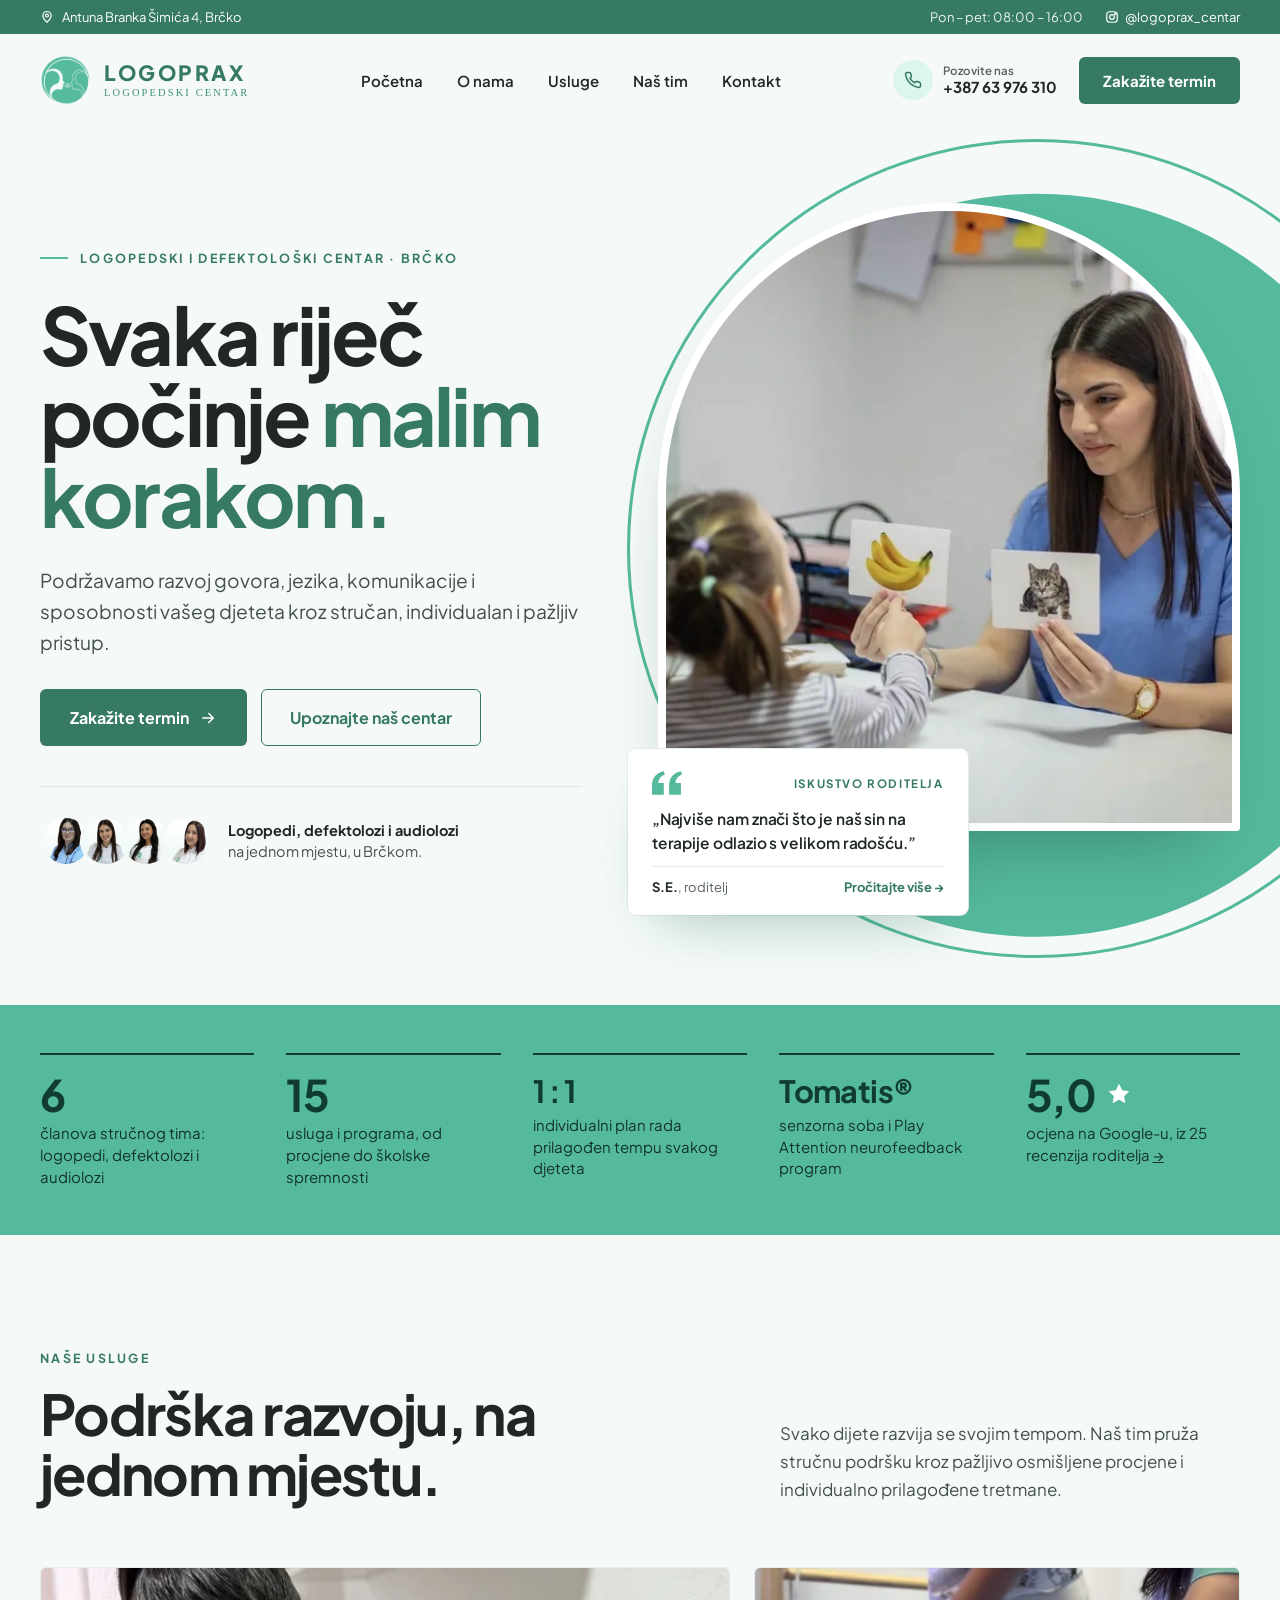
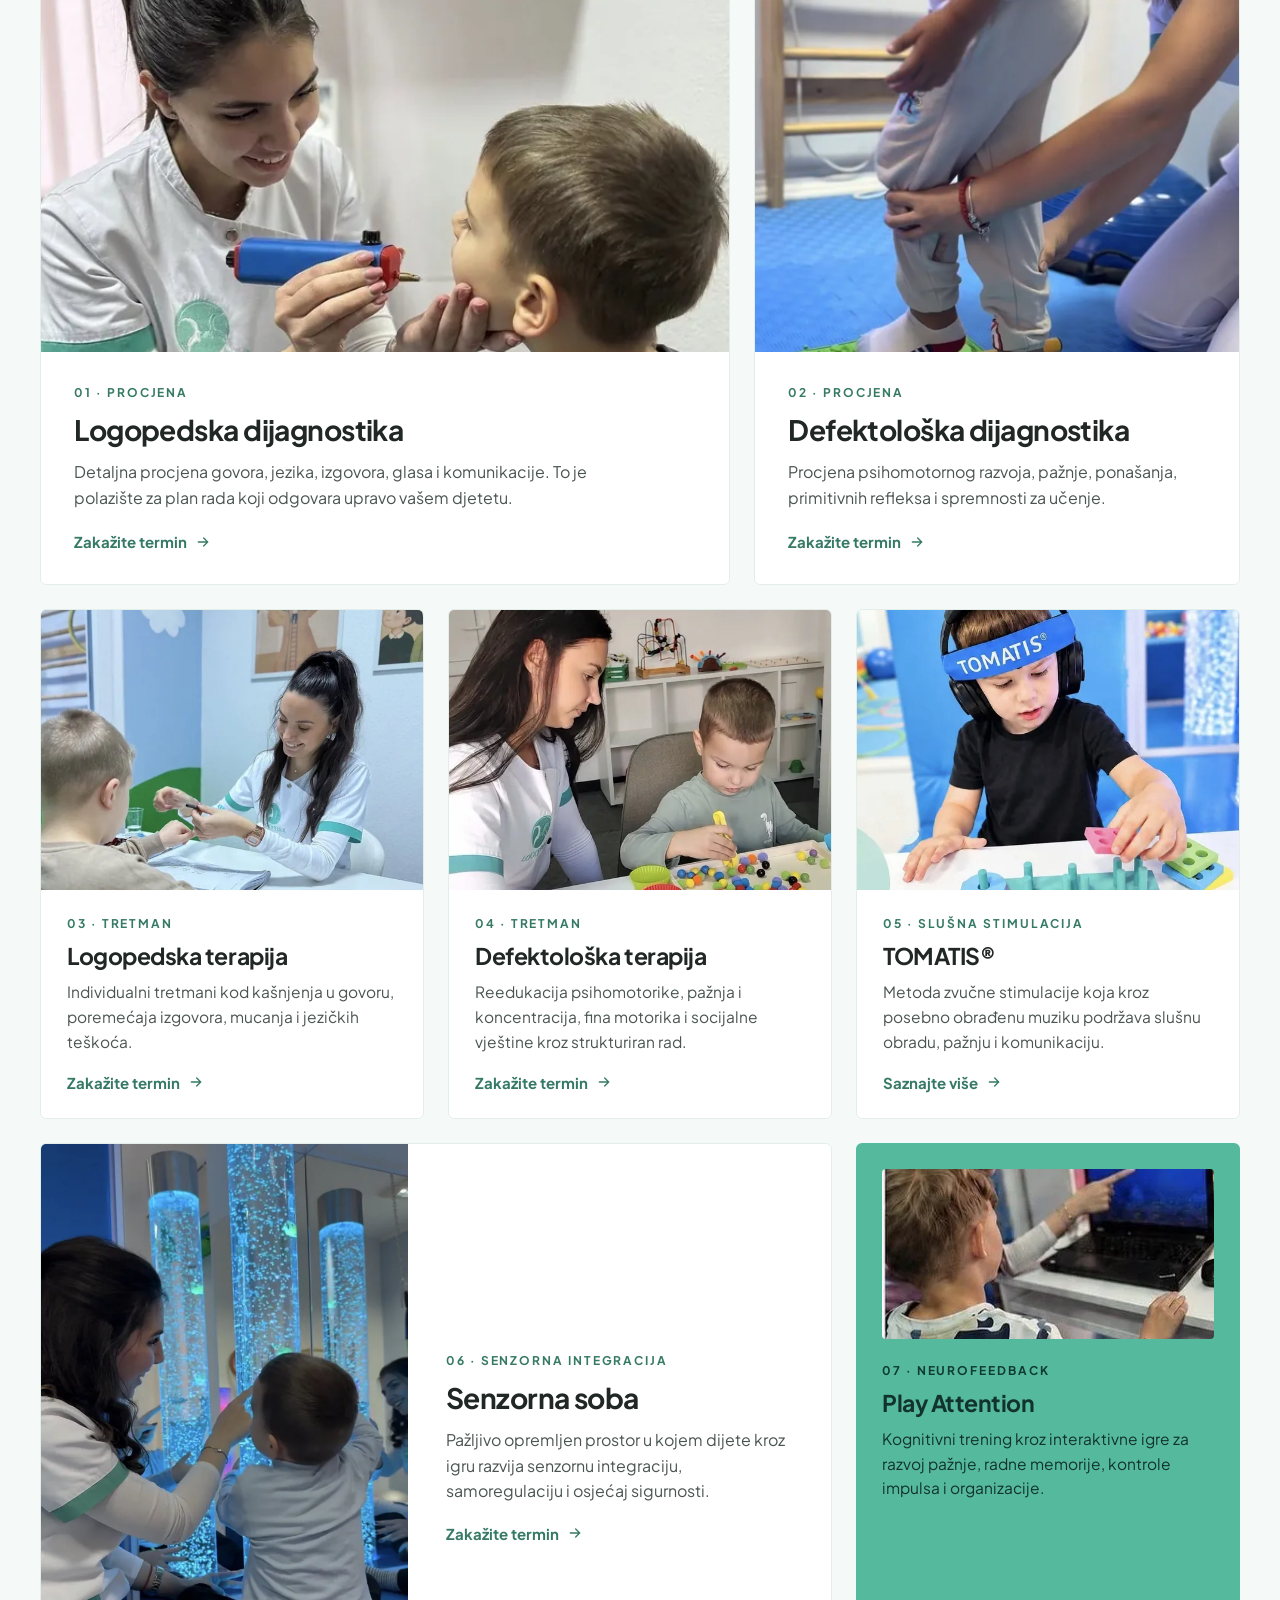
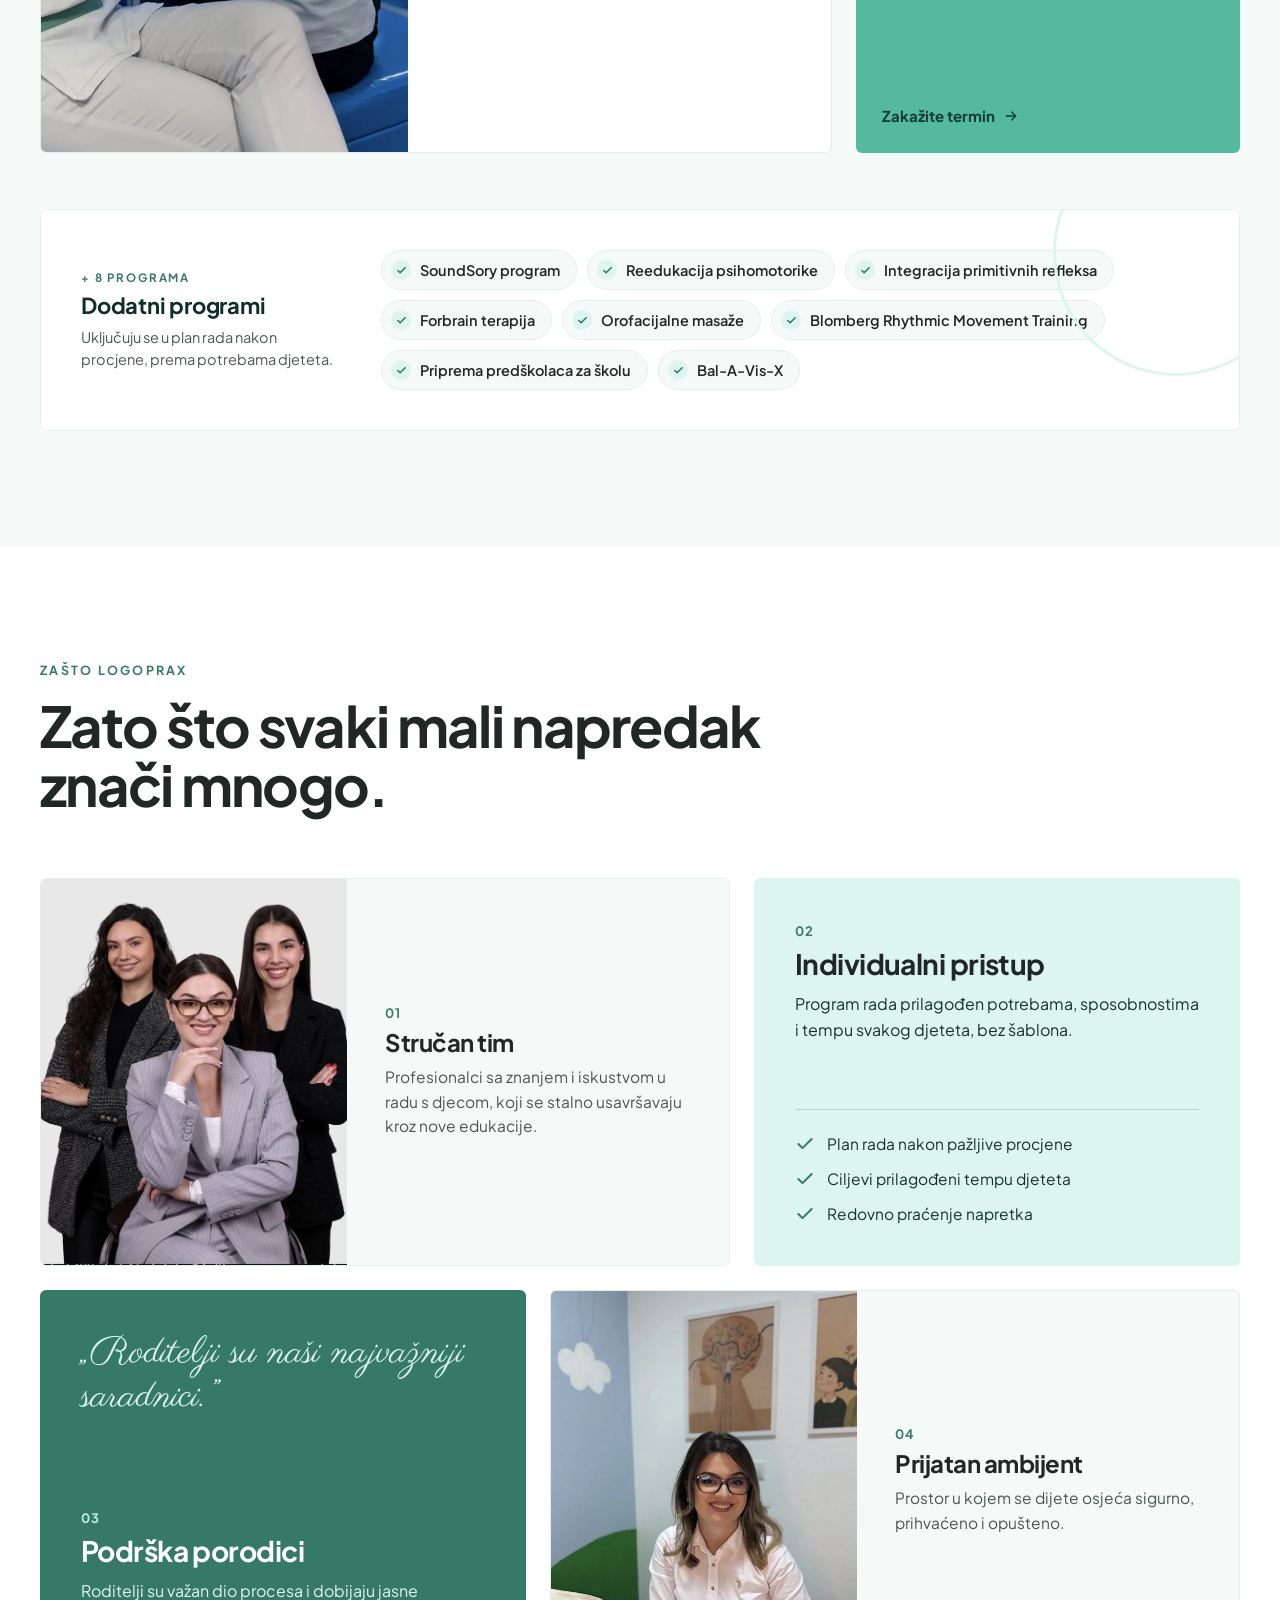
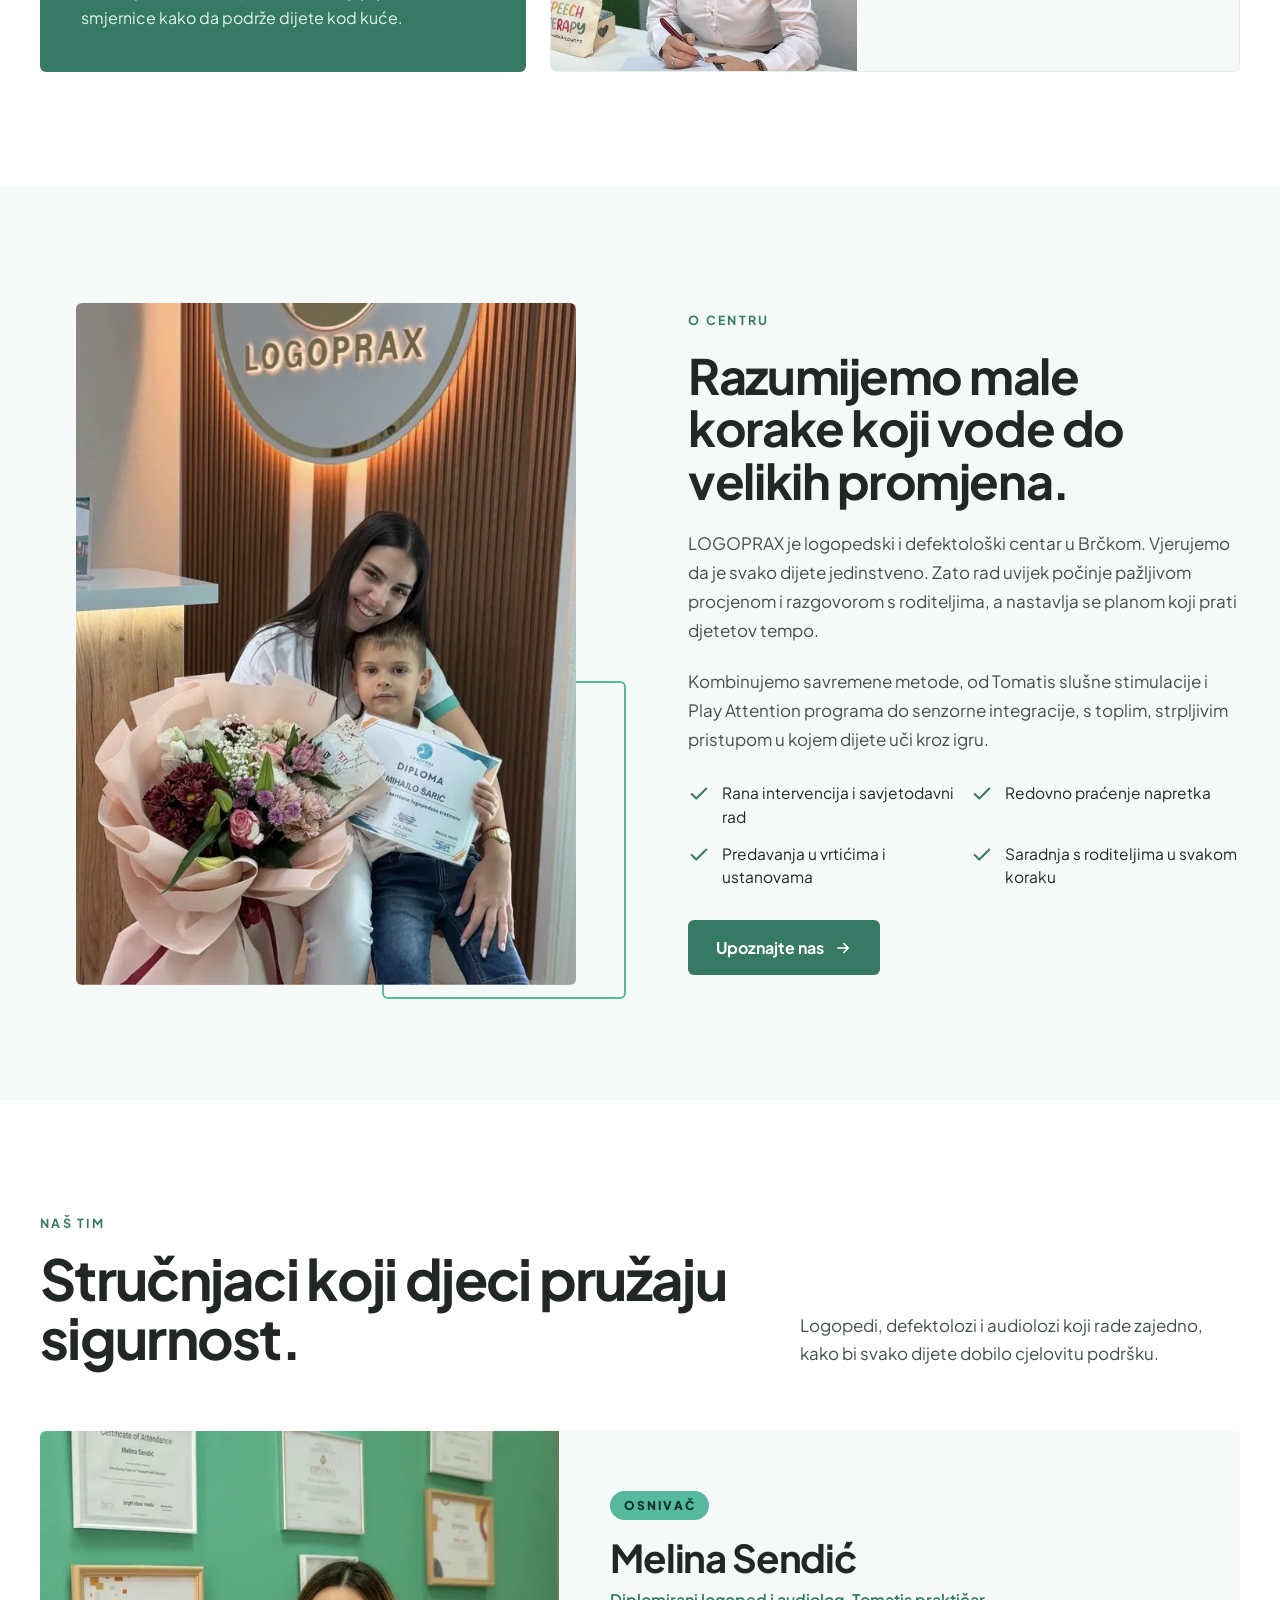
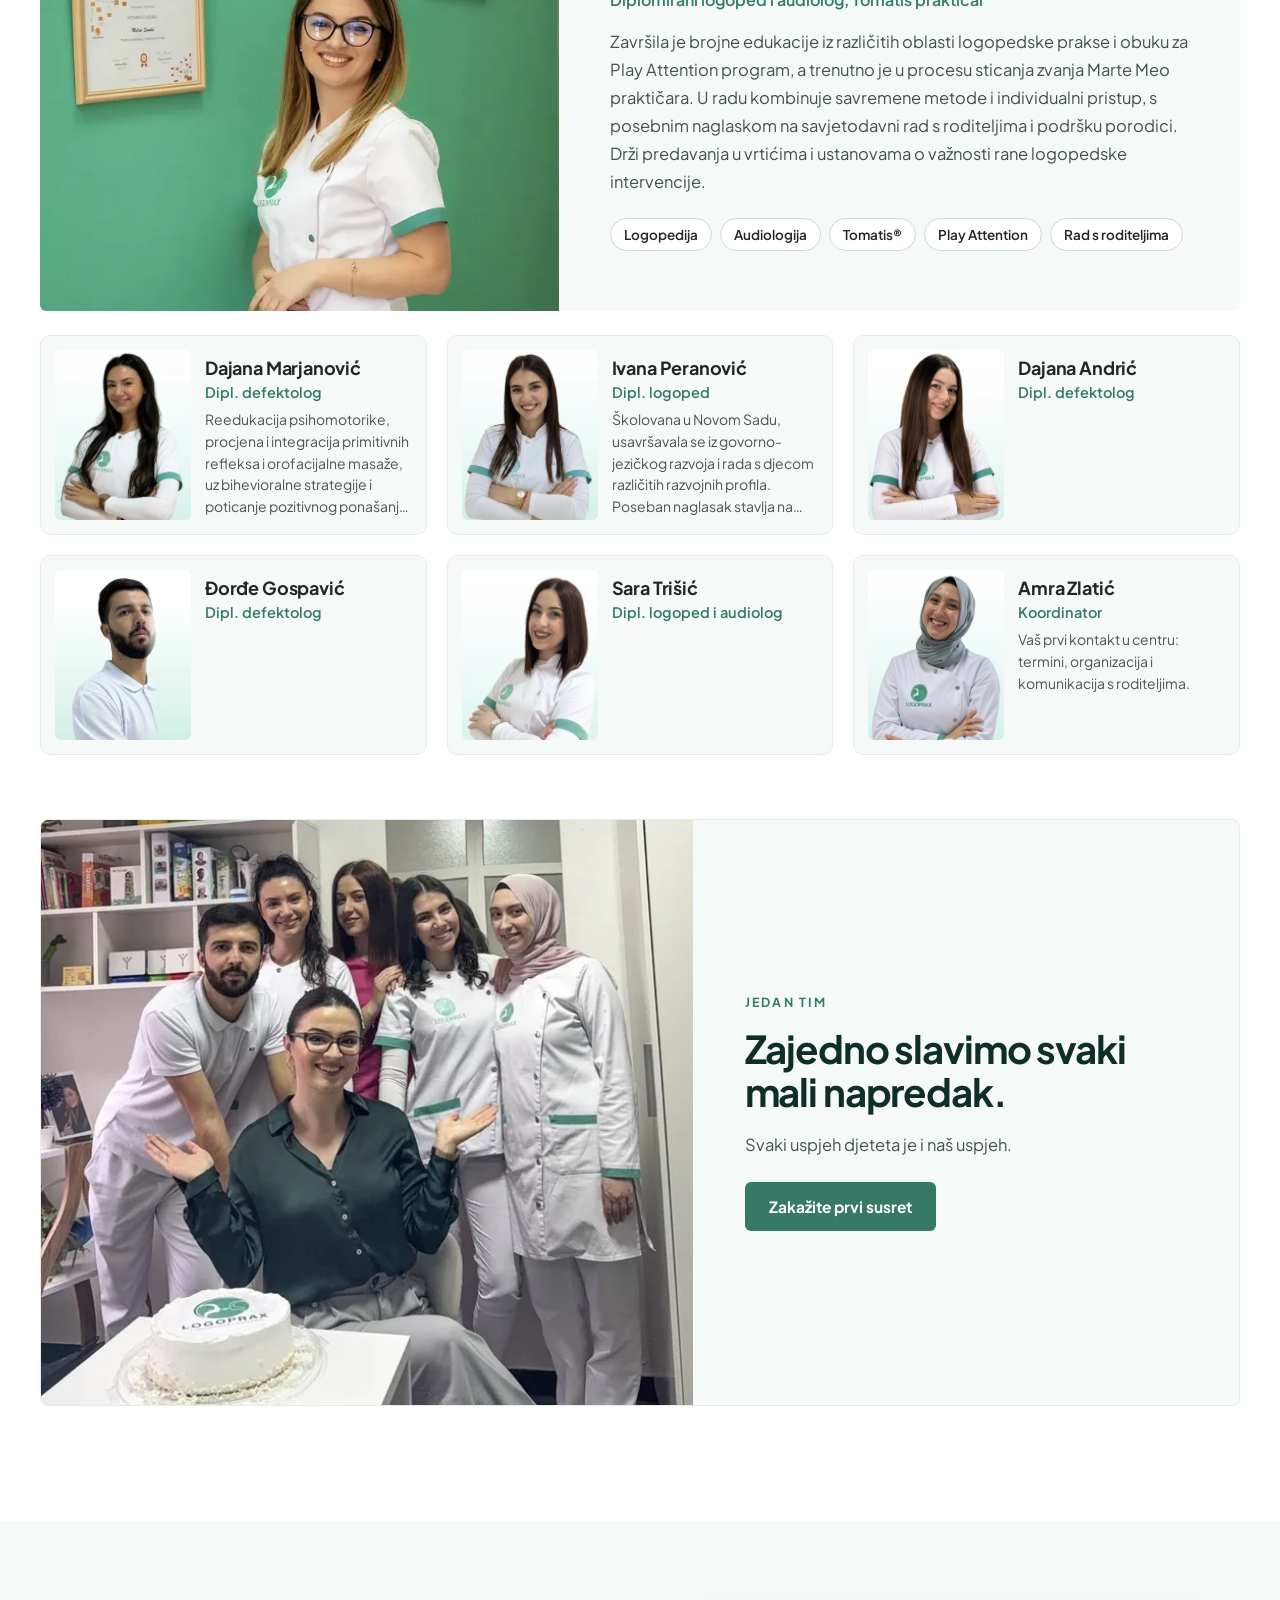
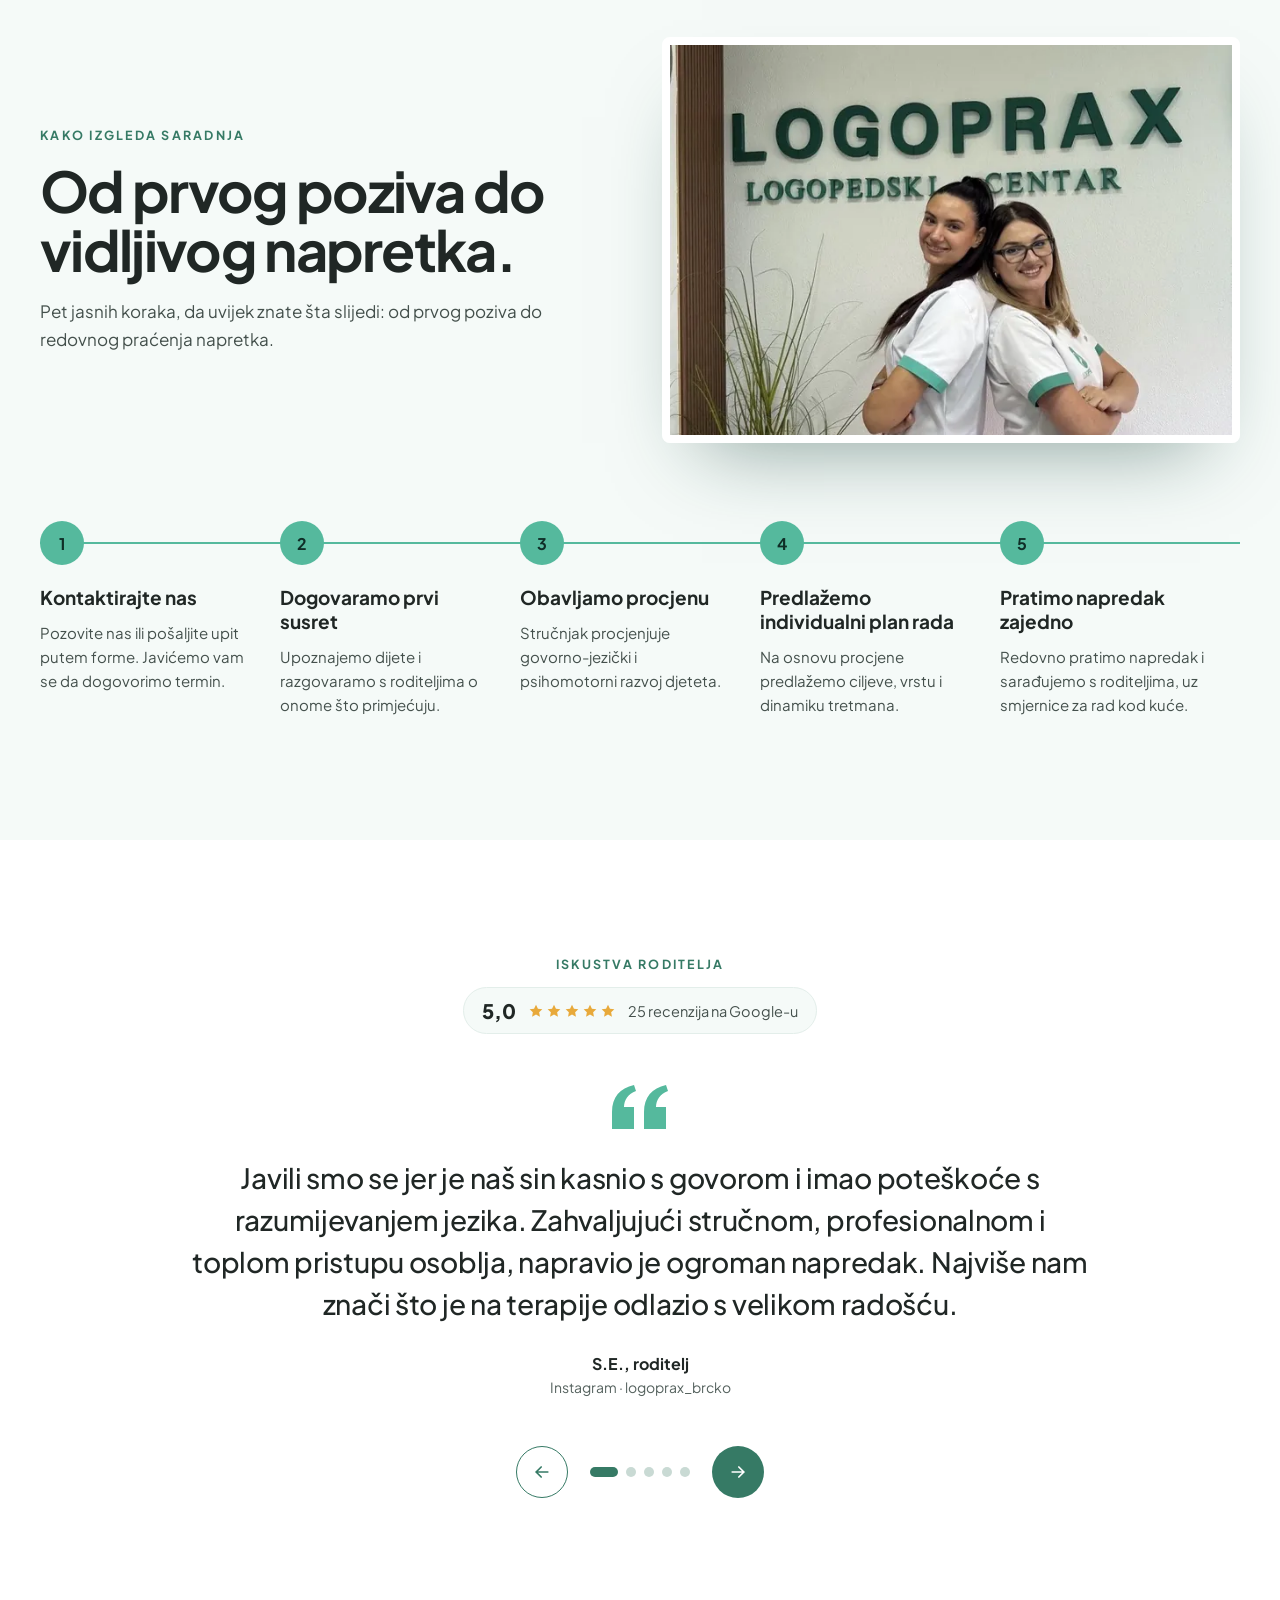
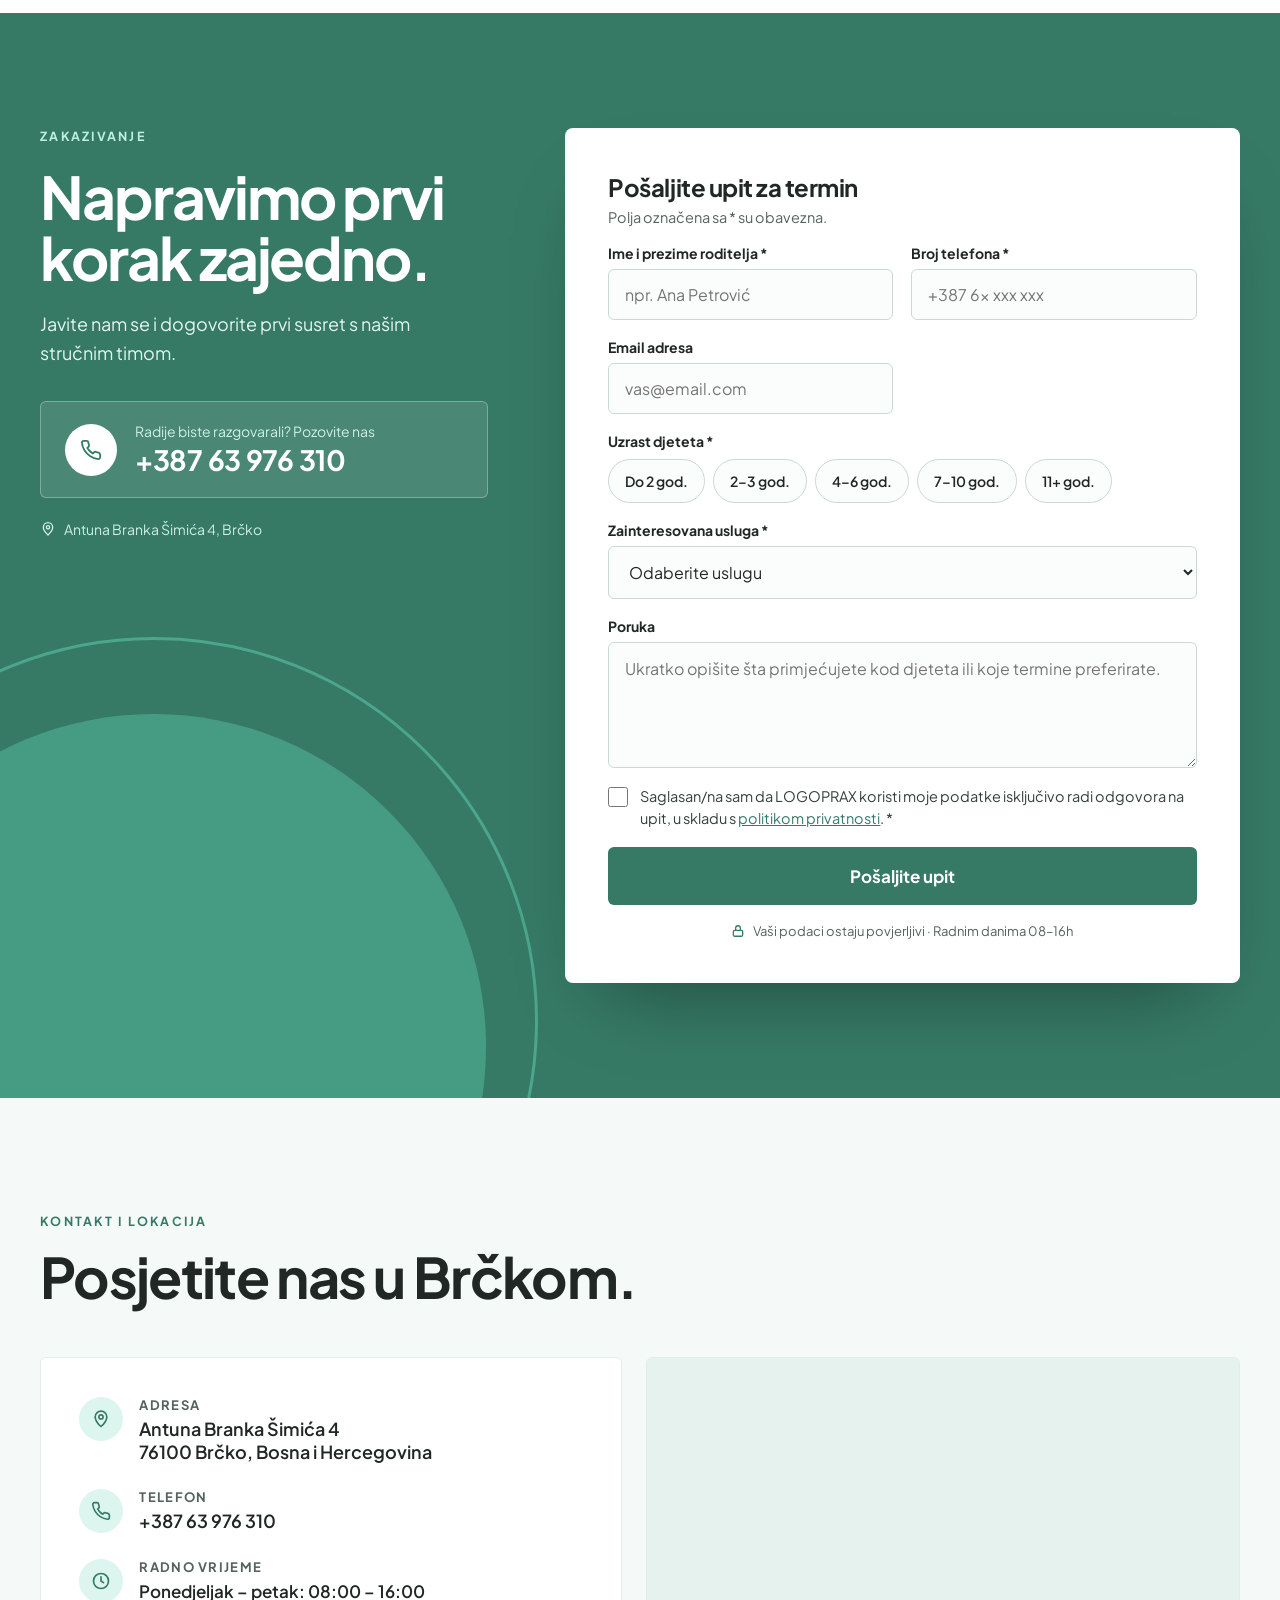
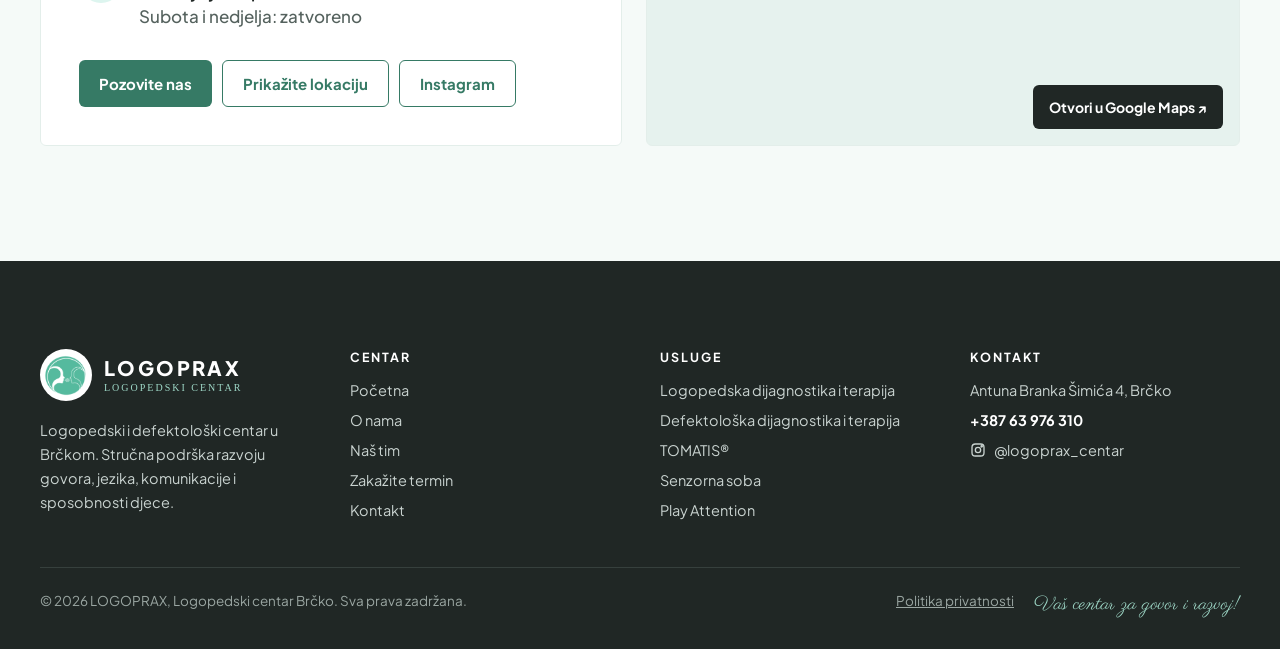
==== commit afef040a: "Ispravke nakon kritike sajta - prava Google mapa umjesto ilustracije, link na tačnu lokaciju - forma" ====
--- a/index.html
+++ b/index.html
@@ -125,13 +125,13 @@
 <div class="trust" style="max-width: 1280px; margin: 0 auto; padding: clamp(32px, 4vw, 48px) clamp(16px, 4vw, 40px); display: grid; grid-template-columns: repeat(auto-fit, minmax(200px, 1fr)); gap: 32px">
 <div style="display: flex; flex-direction: column; gap: 6px; padding-top: 18px; position: relative; border-top: 2px solid rgba(15,59,49,.22)">
 <span aria-hidden="true" style="position: absolute; top: -2px; left: 0; height: 2px; width: 100%; background: #0F3B31" class="trust-line"></span>
-<span style="font-size: clamp(34px, 3.4vw, 44px); font-weight: 700; letter-spacing: -0.03em; color: #0F3B31; line-height: 1"><span data-count="7">7</span></span>
+<span style="font-size: clamp(34px, 3.4vw, 44px); font-weight: 700; letter-spacing: -0.03em; color: #0F3B31; line-height: 1"><span data-count="6">6</span></span>
 <span style="font-size: 15px; color: #12332B; line-height: 1.45">članova stručnog tima: logopedi, defektolozi i audiolozi</span>
 </div>
 <div style="display: flex; flex-direction: column; gap: 6px; padding-top: 18px; position: relative; border-top: 2px solid rgba(15,59,49,.22)">
 <span aria-hidden="true" style="position: absolute; top: -2px; left: 0; height: 2px; width: 100%; background: #0F3B31" class="trust-line"></span>
-<span style="font-size: clamp(34px, 3.4vw, 44px); font-weight: 700; letter-spacing: -0.03em; color: #0F3B31; line-height: 1"><span data-count="13">13</span></span>
-<span style="font-size: 15px; color: #12332B; line-height: 1.45">programa i terapija, od procjene do školske spremnosti</span>
+<span style="font-size: clamp(34px, 3.4vw, 44px); font-weight: 700; letter-spacing: -0.03em; color: #0F3B31; line-height: 1"><span data-count="15">15</span></span>
+<span style="font-size: 15px; color: #12332B; line-height: 1.45">usluga i programa, od procjene do školske spremnosti</span>
 </div>
 <div style="display: flex; flex-direction: column; gap: 6px; padding-top: 18px; position: relative; border-top: 2px solid rgba(15,59,49,.22)">
 <span aria-hidden="true" style="position: absolute; top: -2px; left: 0; height: 2px; width: 100%; background: #0F3B31" class="trust-line"></span>
@@ -145,7 +145,7 @@
 </div>
 <a href="https://www.google.com/maps/place/?q=place_id:ChIJ6afzyH4NXEcR3AvKUHpBMxo" style="display: flex; flex-direction: column; gap: 6px; padding-top: 18px; position: relative; border-top: 2px solid rgba(15,59,49,.22); text-decoration: none">
 <span aria-hidden="true" style="position: absolute; top: -2px; left: 0; height: 2px; width: 100%; background: #0F3B31" class="trust-line"></span>
-<span style="font-size: clamp(34px, 3.4vw, 44px); font-weight: 700; letter-spacing: -0.03em; color: #0F3B31; line-height: 1; display: flex; align-items: center; gap: 10px"><span data-count="5" data-dec="1">5,0</span><svg aria-hidden="true" class="lp-star" width="26" height="26" viewBox="0 0 24 24" fill="#FFFFFF"><path d="M12 2.5l2.9 6 6.6.9-4.8 4.6 1.2 6.5L12 17.4l-5.9 3.1 1.2-6.5L2.5 9.4l6.6-.9z"></path></svg></span>
+<span style="font-size: clamp(34px, 3.4vw, 44px); font-weight: 700; letter-spacing: -0.03em; color: #0F3B31; line-height: 1; display: flex; align-items: center; gap: 10px">5,0<svg aria-hidden="true" class="lp-star" width="26" height="26" viewBox="0 0 24 24" fill="#FFFFFF"><path d="M12 2.5l2.9 6 6.6.9-4.8 4.6 1.2 6.5L12 17.4l-5.9 3.1 1.2-6.5L2.5 9.4l6.6-.9z"></path></svg></span>
 <span style="font-size: 15px; color: #12332B; line-height: 1.45">ocjena na Google-u, iz 25 recenzija roditelja <span style="text-decoration: underline">→</span></span>
 </a>
 </div>
@@ -163,41 +163,41 @@
 </div>
 
 <div class="g12">
-<a href="#zakazivanje" class="svc s7" style="display: flex; flex-direction: column; text-decoration: none; color: #202725; background: #FFFFFF; border-radius: 6px; overflow: hidden; border: 1px solid #E3EEEA">
+<a href="#zakazivanje" data-usluga="Logopedska dijagnostika" class="svc s7" style="display: flex; flex-direction: column; text-decoration: none; color: #202725; background: #FFFFFF; border-radius: 6px; overflow: hidden; border: 1px solid #E3EEEA">
 <div style="overflow: hidden; height: clamp(240px, 30vw, 400px)"><img loading="lazy" decoding="async" src="assets/img/logopedska-dijagnostika-1179.webp" srcset="assets/img/logopedska-dijagnostika-640.webp 640w, assets/img/logopedska-dijagnostika-1179.webp 1179w" sizes="(max-width: 680px) 92vw, (max-width: 1080px) 50vw, 640px" width="1179" height="850" alt="Logopedinja procjenjuje govor dječaka" style="width: 100%; height: 100%; object-fit: cover; object-position: center 30%; display: block"></div>
 <div style="padding: clamp(24px, 2.6vw, 34px); display: flex; flex-direction: column; gap: 12px; flex: 1">
 <span style="font-size: 12px; letter-spacing: .16em; font-weight: 700; color: #367A65">01 · PROCJENA</span>
 <h3 style="margin: 0; font-size: clamp(24px, 2.2vw, 30px); letter-spacing: -0.02em; font-weight: 700">Logopedska dijagnostika</h3>
 <p style="margin: 0; font-size: 16px; line-height: 1.6; color: #4A5552; max-width: 560px">Detaljna procjena govora, jezika, izgovora, glasa i komunikacije. To je polazište za plan rada koji odgovara upravo vašem djetetu.</p>
-<span class="more" style="margin-top: auto; padding-top: 10px; display: inline-flex; align-items: center; gap: 8px; font-weight: 700; font-size: 15px; color: #367A65">Saznajte više<svg aria-hidden="true" width="16" height="16" viewBox="0 0 24 24" fill="none" stroke="currentColor" stroke-width="2" stroke-linecap="round"><path d="M5 12h14M13 6l6 6-6 6"></path></svg></span>
-</div>
-</a>
-<a href="#zakazivanje" class="svc s5" style="display: flex; flex-direction: column; text-decoration: none; color: #202725; background: #FFFFFF; border-radius: 6px; overflow: hidden; border: 1px solid #E3EEEA">
+<span class="more" style="margin-top: auto; padding-top: 10px; display: inline-flex; align-items: center; gap: 8px; font-weight: 700; font-size: 15px; color: #367A65">Zakažite termin<svg aria-hidden="true" width="16" height="16" viewBox="0 0 24 24" fill="none" stroke="currentColor" stroke-width="2" stroke-linecap="round"><path d="M5 12h14M13 6l6 6-6 6"></path></svg></span>
+</div>
+</a>
+<a href="#zakazivanje" data-usluga="Defektološka dijagnostika" class="svc s5" style="display: flex; flex-direction: column; text-decoration: none; color: #202725; background: #FFFFFF; border-radius: 6px; overflow: hidden; border: 1px solid #E3EEEA">
 <div style="overflow: hidden; height: clamp(240px, 30vw, 400px)"><img loading="lazy" decoding="async" src="assets/img/defektoloska-dijagnostika-1179.webp" srcset="assets/img/defektoloska-dijagnostika-640.webp 640w, assets/img/defektoloska-dijagnostika-1179.webp 1179w" sizes="(max-width: 680px) 92vw, (max-width: 1080px) 50vw, 640px" width="1179" height="1500" alt="Defektologinja vodi dijete kroz vježbu ravnoteže na podlozi" style="width: 100%; height: 100%; object-fit: cover; object-position: center 60%; display: block"></div>
 <div style="padding: clamp(24px, 2.6vw, 34px); display: flex; flex-direction: column; gap: 12px; flex: 1">
 <span style="font-size: 12px; letter-spacing: .16em; font-weight: 700; color: #367A65">02 · PROCJENA</span>
 <h3 style="margin: 0; font-size: clamp(24px, 2.2vw, 30px); letter-spacing: -0.02em; font-weight: 700">Defektološka dijagnostika</h3>
 <p style="margin: 0; font-size: 16px; line-height: 1.6; color: #4A5552">Procjena psihomotornog razvoja, pažnje, ponašanja, primitivnih refleksa i spremnosti za učenje.</p>
-<span class="more" style="margin-top: auto; padding-top: 10px; display: inline-flex; align-items: center; gap: 8px; font-weight: 700; font-size: 15px; color: #367A65">Saznajte više<svg aria-hidden="true" width="16" height="16" viewBox="0 0 24 24" fill="none" stroke="currentColor" stroke-width="2" stroke-linecap="round"><path d="M5 12h14M13 6l6 6-6 6"></path></svg></span>
-</div>
-</a>
-
-<a href="#zakazivanje" class="svc s4" style="display: flex; flex-direction: column; text-decoration: none; color: #202725; background: #FFFFFF; border-radius: 6px; overflow: hidden; border: 1px solid #E3EEEA">
+<span class="more" style="margin-top: auto; padding-top: 10px; display: inline-flex; align-items: center; gap: 8px; font-weight: 700; font-size: 15px; color: #367A65">Zakažite termin<svg aria-hidden="true" width="16" height="16" viewBox="0 0 24 24" fill="none" stroke="currentColor" stroke-width="2" stroke-linecap="round"><path d="M5 12h14M13 6l6 6-6 6"></path></svg></span>
+</div>
+</a>
+
+<a href="#zakazivanje" data-usluga="Logopedska terapija" class="svc s4" style="display: flex; flex-direction: column; text-decoration: none; color: #202725; background: #FFFFFF; border-radius: 6px; overflow: hidden; border: 1px solid #E3EEEA">
 <div style="overflow: hidden; height: 280px"><img loading="lazy" decoding="async" src="assets/img/logopedska-terapija-1179.webp" srcset="assets/img/logopedska-terapija-640.webp 640w, assets/img/logopedska-terapija-1179.webp 1179w" sizes="(max-width: 680px) 92vw, (max-width: 1080px) 50vw, 640px" width="1179" height="1190" alt="Logopedinja u radu s dječakom za stolom" style="width: 100%; height: 100%; object-fit: cover; object-position: center 35%; display: block"></div>
 <div style="padding: 26px; display: flex; flex-direction: column; gap: 10px; flex: 1">
 <span style="font-size: 12px; letter-spacing: .16em; font-weight: 700; color: #367A65">03 · TRETMAN</span>
 <h3 style="margin: 0; font-size: 23px; letter-spacing: -0.02em; font-weight: 700">Logopedska terapija</h3>
 <p style="margin: 0; font-size: 15.5px; line-height: 1.6; color: #4A5552">Individualni tretmani kod kašnjenja u govoru, poremećaja izgovora, mucanja i jezičkih teškoća.</p>
-<span class="more" style="margin-top: auto; padding-top: 8px; display: inline-flex; align-items: center; gap: 8px; font-weight: 700; font-size: 15px; color: #367A65">Saznajte više<svg aria-hidden="true" width="16" height="16" viewBox="0 0 24 24" fill="none" stroke="currentColor" stroke-width="2" stroke-linecap="round"><path d="M5 12h14M13 6l6 6-6 6"></path></svg></span>
-</div>
-</a>
-<a href="#zakazivanje" class="svc s4" style="display: flex; flex-direction: column; text-decoration: none; color: #202725; background: #FFFFFF; border-radius: 6px; overflow: hidden; border: 1px solid #E3EEEA">
+<span class="more" style="margin-top: auto; padding-top: 8px; display: inline-flex; align-items: center; gap: 8px; font-weight: 700; font-size: 15px; color: #367A65">Zakažite termin<svg aria-hidden="true" width="16" height="16" viewBox="0 0 24 24" fill="none" stroke="currentColor" stroke-width="2" stroke-linecap="round"><path d="M5 12h14M13 6l6 6-6 6"></path></svg></span>
+</div>
+</a>
+<a href="#zakazivanje" data-usluga="Defektološka terapija" class="svc s4" style="display: flex; flex-direction: column; text-decoration: none; color: #202725; background: #FFFFFF; border-radius: 6px; overflow: hidden; border: 1px solid #E3EEEA">
 <div style="overflow: hidden; height: 280px"><img loading="lazy" decoding="async" src="assets/img/defektoloska-terapija-1179.webp" srcset="assets/img/defektoloska-terapija-640.webp 640w, assets/img/defektoloska-terapija-1179.webp 1179w" sizes="(max-width: 680px) 92vw, (max-width: 1080px) 50vw, 640px" width="1179" height="910" alt="Defektologinja i dječak sortiraju kuglice po bojama" style="width: 100%; height: 100%; object-fit: cover; object-position: center center; display: block"></div>
 <div style="padding: 26px; display: flex; flex-direction: column; gap: 10px; flex: 1">
 <span style="font-size: 12px; letter-spacing: .16em; font-weight: 700; color: #367A65">04 · TRETMAN</span>
 <h3 style="margin: 0; font-size: 23px; letter-spacing: -0.02em; font-weight: 700">Defektološka terapija</h3>
 <p style="margin: 0; font-size: 15.5px; line-height: 1.6; color: #4A5552">Reedukacija psihomotorike, pažnja i koncentracija, fina motorika i socijalne vještine kroz strukturiran rad.</p>
-<span class="more" style="margin-top: auto; padding-top: 8px; display: inline-flex; align-items: center; gap: 8px; font-weight: 700; font-size: 15px; color: #367A65">Saznajte više<svg aria-hidden="true" width="16" height="16" viewBox="0 0 24 24" fill="none" stroke="currentColor" stroke-width="2" stroke-linecap="round"><path d="M5 12h14M13 6l6 6-6 6"></path></svg></span>
+<span class="more" style="margin-top: auto; padding-top: 8px; display: inline-flex; align-items: center; gap: 8px; font-weight: 700; font-size: 15px; color: #367A65">Zakažite termin<svg aria-hidden="true" width="16" height="16" viewBox="0 0 24 24" fill="none" stroke="currentColor" stroke-width="2" stroke-linecap="round"><path d="M5 12h14M13 6l6 6-6 6"></path></svg></span>
 </div>
 </a>
 <a href="tomatis.html" class="svc s4" style="display: flex; flex-direction: column; text-decoration: none; color: #202725; background: #FFFFFF; border-radius: 6px; overflow: hidden; border: 1px solid #E3EEEA">
@@ -210,42 +210,42 @@
 </div>
 </a>
 
-<a href="#zakazivanje" class="svc s8" style="display: flex; flex-wrap: wrap; text-decoration: none; color: #202725; background: #FFFFFF; border-radius: 6px; overflow: hidden; border: 1px solid #E3EEEA">
+<a href="#zakazivanje" data-usluga="Senzorna soba" class="svc s8" style="display: flex; flex-wrap: wrap; text-decoration: none; color: #202725; background: #FFFFFF; border-radius: 6px; overflow: hidden; border: 1px solid #E3EEEA">
 <div style="overflow: hidden; flex: 1 1 320px; min-height: 340px"><img loading="lazy" decoding="async" src="assets/img/senzorna-soba-1179.webp" srcset="assets/img/senzorna-soba-640.webp 640w, assets/img/senzorna-soba-1179.webp 1179w" sizes="(max-width: 680px) 92vw, (max-width: 1080px) 50vw, 640px" width="1179" height="1957" alt="Terapeutkinja i dijete u senzornoj sobi kraj svjetlećih stubova s mjehurićima" style="width: 100%; height: 100%; object-fit: cover; object-position: center 35%; display: block"></div>
 <div style="flex: 1 1 300px; padding: clamp(26px, 3vw, 40px); display: flex; flex-direction: column; gap: 12px; justify-content: center">
 <span style="font-size: 12px; letter-spacing: .16em; font-weight: 700; color: #367A65">06 · SENZORNA INTEGRACIJA</span>
 <h3 style="margin: 0; font-size: clamp(24px, 2.2vw, 30px); letter-spacing: -0.02em; font-weight: 700">Senzorna soba</h3>
 <p style="margin: 0; font-size: 16px; line-height: 1.6; color: #4A5552">Pažljivo opremljen prostor u kojem dijete kroz igru razvija senzornu integraciju, samoregulaciju i osjećaj sigurnosti.</p>
-<span class="more" style="margin-top: 8px; display: inline-flex; align-items: center; gap: 8px; font-weight: 700; font-size: 15px; color: #367A65">Saznajte više<svg aria-hidden="true" width="16" height="16" viewBox="0 0 24 24" fill="none" stroke="currentColor" stroke-width="2" stroke-linecap="round"><path d="M5 12h14M13 6l6 6-6 6"></path></svg></span>
-</div>
-</a>
-<a href="#zakazivanje" class="svc s4" style="display: flex; flex-direction: column; text-decoration: none; color: #12332B; background: #55B99D; border-radius: 6px; overflow: hidden">
+<span class="more" style="margin-top: 8px; display: inline-flex; align-items: center; gap: 8px; font-weight: 700; font-size: 15px; color: #367A65">Zakažite termin<svg aria-hidden="true" width="16" height="16" viewBox="0 0 24 24" fill="none" stroke="currentColor" stroke-width="2" stroke-linecap="round"><path d="M5 12h14M13 6l6 6-6 6"></path></svg></span>
+</div>
+</a>
+<a href="#zakazivanje" data-usluga="Play Attention" class="svc s4" style="display: flex; flex-direction: column; text-decoration: none; color: #12332B; background: #55B99D; border-radius: 6px; overflow: hidden">
 <div style="padding: 26px 26px 0"><div style="overflow: hidden; border-radius: 4px; height: 170px"><img loading="lazy" decoding="async" src="assets/img/play-attention-400.webp" srcset="assets/img/play-attention-400.webp 400w" sizes="(max-width: 680px) 92vw, (max-width: 1080px) 50vw, 640px" width="400" height="380" alt="Dječak radi Play Attention vježbu za računarom uz terapeutkinju" style="width: 100%; height: 100%; object-fit: cover; display: block"></div></div>
 <div style="padding: 24px 26px 28px; display: flex; flex-direction: column; gap: 10px; flex: 1">
 <span style="font-size: 12px; letter-spacing: .16em; font-weight: 700; color: #0F3B31">07 · NEUROFEEDBACK</span>
 <h3 style="margin: 0; font-size: 23px; letter-spacing: -0.02em; font-weight: 700">Play Attention</h3>
 <p style="margin: 0; font-size: 15.5px; line-height: 1.6; color: #12332B">Kognitivni trening kroz interaktivne igre za razvoj pažnje, radne memorije, kontrole impulsa i organizacije.</p>
-<span class="more" style="margin-top: auto; padding-top: 8px; display: inline-flex; align-items: center; gap: 8px; font-weight: 700; font-size: 15px; color: #0F3B31">Saznajte više<svg aria-hidden="true" width="16" height="16" viewBox="0 0 24 24" fill="none" stroke="currentColor" stroke-width="2" stroke-linecap="round"><path d="M5 12h14M13 6l6 6-6 6"></path></svg></span>
-</div>
-</a>
-</div>
-
-<div style="margin-top: clamp(40px, 5vw, 56px); display: flex; flex-wrap: wrap; gap: 20px 40px; align-items: center; padding: clamp(24px, 3.4vw, 40px); border-radius: 8px; background: #55B99D; position: relative; overflow: hidden">
-<div aria-hidden="true" style="position: absolute; right: -60px; top: -80px; width: 240px; height: 240px; border-radius: 50%; border: 3px solid rgba(255,255,255,.45)"></div>
+<span class="more" style="margin-top: auto; padding-top: 8px; display: inline-flex; align-items: center; gap: 8px; font-weight: 700; font-size: 15px; color: #0F3B31">Zakažite termin<svg aria-hidden="true" width="16" height="16" viewBox="0 0 24 24" fill="none" stroke="currentColor" stroke-width="2" stroke-linecap="round"><path d="M5 12h14M13 6l6 6-6 6"></path></svg></span>
+</div>
+</a>
+</div>
+
+<div style="margin-top: clamp(40px, 5vw, 56px); display: flex; flex-wrap: wrap; gap: 20px 40px; align-items: center; padding: clamp(24px, 3.4vw, 40px); border-radius: 8px; background: #FFFFFF; border: 1px solid #E3EEEA; position: relative; overflow: hidden">
+<div aria-hidden="true" style="position: absolute; right: -60px; top: -80px; width: 240px; height: 240px; border-radius: 50%; border: 3px solid #DDF5EF"></div>
 <div style="flex: 0 1 260px">
-<p style="margin: 0 0 6px; font-size: 11.5px; font-weight: 700; letter-spacing: .16em; color: #0F3B31">+ 8 PROGRAMA</p>
+<p style="margin: 0 0 6px; font-size: 11.5px; font-weight: 700; letter-spacing: .16em; color: #367A65">+ 8 PROGRAMA</p>
 <h3 style="margin: 0 0 8px; font-size: 22px; font-weight: 700; color: #0F2E27; letter-spacing: -0.01em">Dodatni programi</h3>
-<p style="margin: 0; font-size: 14.5px; color: #12332B; line-height: 1.5">Uključuju se u plan rada nakon procjene, prema potrebama djeteta.</p>
+<p style="margin: 0; font-size: 14.5px; color: #4A5552; line-height: 1.5">Uključuju se u plan rada nakon procjene, prema potrebama djeteta.</p>
 </div>
 <div style="flex: 1 1 520px; display: flex; flex-wrap: wrap; gap: 10px">
-<a href="#zakazivanje" class="chip" style="padding: 9px 16px 9px 9px; border-radius: 999px; border: 1px solid #FFFFFF; background: #FFFFFF; color: #202725; text-decoration: none; font-size: 14.5px; font-weight: 600; transition: all .2s ease; display: inline-flex; align-items: center; gap: 9px; box-shadow: 0 8px 18px -12px rgba(15,59,49,.6)"><span aria-hidden="true" style="width: 20px; height: 20px; flex: none; border-radius: 50%; background: #DDF5EF; color: #367A65; display: inline-flex; align-items: center; justify-content: center"><svg width="11" height="11" viewBox="0 0 24 24" fill="none" stroke="currentColor" stroke-width="3.5" stroke-linecap="round" stroke-linejoin="round"><path d="M20 6L9 17l-5-5"></path></svg></span>SoundSory program</a>
-<a href="#zakazivanje" class="chip" style="padding: 9px 16px 9px 9px; border-radius: 999px; border: 1px solid #FFFFFF; background: #FFFFFF; color: #202725; text-decoration: none; font-size: 14.5px; font-weight: 600; transition: all .2s ease; display: inline-flex; align-items: center; gap: 9px; box-shadow: 0 8px 18px -12px rgba(15,59,49,.6)"><span aria-hidden="true" style="width: 20px; height: 20px; flex: none; border-radius: 50%; background: #DDF5EF; color: #367A65; display: inline-flex; align-items: center; justify-content: center"><svg width="11" height="11" viewBox="0 0 24 24" fill="none" stroke="currentColor" stroke-width="3.5" stroke-linecap="round" stroke-linejoin="round"><path d="M20 6L9 17l-5-5"></path></svg></span>Reedukacija psihomotorike</a>
-<a href="#zakazivanje" class="chip" style="padding: 9px 16px 9px 9px; border-radius: 999px; border: 1px solid #FFFFFF; background: #FFFFFF; color: #202725; text-decoration: none; font-size: 14.5px; font-weight: 600; transition: all .2s ease; display: inline-flex; align-items: center; gap: 9px; box-shadow: 0 8px 18px -12px rgba(15,59,49,.6)"><span aria-hidden="true" style="width: 20px; height: 20px; flex: none; border-radius: 50%; background: #DDF5EF; color: #367A65; display: inline-flex; align-items: center; justify-content: center"><svg width="11" height="11" viewBox="0 0 24 24" fill="none" stroke="currentColor" stroke-width="3.5" stroke-linecap="round" stroke-linejoin="round"><path d="M20 6L9 17l-5-5"></path></svg></span>Integracija primitivnih refleksa</a>
-<a href="#zakazivanje" class="chip" style="padding: 9px 16px 9px 9px; border-radius: 999px; border: 1px solid #FFFFFF; background: #FFFFFF; color: #202725; text-decoration: none; font-size: 14.5px; font-weight: 600; transition: all .2s ease; display: inline-flex; align-items: center; gap: 9px; box-shadow: 0 8px 18px -12px rgba(15,59,49,.6)"><span aria-hidden="true" style="width: 20px; height: 20px; flex: none; border-radius: 50%; background: #DDF5EF; color: #367A65; display: inline-flex; align-items: center; justify-content: center"><svg width="11" height="11" viewBox="0 0 24 24" fill="none" stroke="currentColor" stroke-width="3.5" stroke-linecap="round" stroke-linejoin="round"><path d="M20 6L9 17l-5-5"></path></svg></span>Forbrain terapija</a>
-<a href="#zakazivanje" class="chip" style="padding: 9px 16px 9px 9px; border-radius: 999px; border: 1px solid #FFFFFF; background: #FFFFFF; color: #202725; text-decoration: none; font-size: 14.5px; font-weight: 600; transition: all .2s ease; display: inline-flex; align-items: center; gap: 9px; box-shadow: 0 8px 18px -12px rgba(15,59,49,.6)"><span aria-hidden="true" style="width: 20px; height: 20px; flex: none; border-radius: 50%; background: #DDF5EF; color: #367A65; display: inline-flex; align-items: center; justify-content: center"><svg width="11" height="11" viewBox="0 0 24 24" fill="none" stroke="currentColor" stroke-width="3.5" stroke-linecap="round" stroke-linejoin="round"><path d="M20 6L9 17l-5-5"></path></svg></span>Orofacijalne masaže</a>
-<a href="#zakazivanje" class="chip" style="padding: 9px 16px 9px 9px; border-radius: 999px; border: 1px solid #FFFFFF; background: #FFFFFF; color: #202725; text-decoration: none; font-size: 14.5px; font-weight: 600; transition: all .2s ease; display: inline-flex; align-items: center; gap: 9px; box-shadow: 0 8px 18px -12px rgba(15,59,49,.6)"><span aria-hidden="true" style="width: 20px; height: 20px; flex: none; border-radius: 50%; background: #DDF5EF; color: #367A65; display: inline-flex; align-items: center; justify-content: center"><svg width="11" height="11" viewBox="0 0 24 24" fill="none" stroke="currentColor" stroke-width="3.5" stroke-linecap="round" stroke-linejoin="round"><path d="M20 6L9 17l-5-5"></path></svg></span>Blomberg Rhythmic Movement Training</a>
-<a href="#zakazivanje" class="chip" style="padding: 9px 16px 9px 9px; border-radius: 999px; border: 1px solid #FFFFFF; background: #FFFFFF; color: #202725; text-decoration: none; font-size: 14.5px; font-weight: 600; transition: all .2s ease; display: inline-flex; align-items: center; gap: 9px; box-shadow: 0 8px 18px -12px rgba(15,59,49,.6)"><span aria-hidden="true" style="width: 20px; height: 20px; flex: none; border-radius: 50%; background: #DDF5EF; color: #367A65; display: inline-flex; align-items: center; justify-content: center"><svg width="11" height="11" viewBox="0 0 24 24" fill="none" stroke="currentColor" stroke-width="3.5" stroke-linecap="round" stroke-linejoin="round"><path d="M20 6L9 17l-5-5"></path></svg></span>Priprema predškolaca za školu</a>
-<a href="#zakazivanje" class="chip" style="padding: 9px 16px 9px 9px; border-radius: 999px; border: 1px solid #FFFFFF; background: #FFFFFF; color: #202725; text-decoration: none; font-size: 14.5px; font-weight: 600; transition: all .2s ease; display: inline-flex; align-items: center; gap: 9px; box-shadow: 0 8px 18px -12px rgba(15,59,49,.6)"><span aria-hidden="true" style="width: 20px; height: 20px; flex: none; border-radius: 50%; background: #DDF5EF; color: #367A65; display: inline-flex; align-items: center; justify-content: center"><svg width="11" height="11" viewBox="0 0 24 24" fill="none" stroke="currentColor" stroke-width="3.5" stroke-linecap="round" stroke-linejoin="round"><path d="M20 6L9 17l-5-5"></path></svg></span>Bal-A-Vis-X</a>
+<a href="#zakazivanje" class="chip" style="padding: 9px 16px 9px 9px; border-radius: 999px; border: 1px solid #E3EEEA; background: #F5FAF8; color: #202725; text-decoration: none; font-size: 14.5px; font-weight: 600; transition: all .2s ease; display: inline-flex; align-items: center; gap: 9px"><span aria-hidden="true" style="width: 20px; height: 20px; flex: none; border-radius: 50%; background: #DDF5EF; color: #367A65; display: inline-flex; align-items: center; justify-content: center"><svg width="11" height="11" viewBox="0 0 24 24" fill="none" stroke="currentColor" stroke-width="3.5" stroke-linecap="round" stroke-linejoin="round"><path d="M20 6L9 17l-5-5"></path></svg></span>SoundSory program</a>
+<a href="#zakazivanje" class="chip" style="padding: 9px 16px 9px 9px; border-radius: 999px; border: 1px solid #E3EEEA; background: #F5FAF8; color: #202725; text-decoration: none; font-size: 14.5px; font-weight: 600; transition: all .2s ease; display: inline-flex; align-items: center; gap: 9px"><span aria-hidden="true" style="width: 20px; height: 20px; flex: none; border-radius: 50%; background: #DDF5EF; color: #367A65; display: inline-flex; align-items: center; justify-content: center"><svg width="11" height="11" viewBox="0 0 24 24" fill="none" stroke="currentColor" stroke-width="3.5" stroke-linecap="round" stroke-linejoin="round"><path d="M20 6L9 17l-5-5"></path></svg></span>Reedukacija psihomotorike</a>
+<a href="#zakazivanje" class="chip" style="padding: 9px 16px 9px 9px; border-radius: 999px; border: 1px solid #E3EEEA; background: #F5FAF8; color: #202725; text-decoration: none; font-size: 14.5px; font-weight: 600; transition: all .2s ease; display: inline-flex; align-items: center; gap: 9px"><span aria-hidden="true" style="width: 20px; height: 20px; flex: none; border-radius: 50%; background: #DDF5EF; color: #367A65; display: inline-flex; align-items: center; justify-content: center"><svg width="11" height="11" viewBox="0 0 24 24" fill="none" stroke="currentColor" stroke-width="3.5" stroke-linecap="round" stroke-linejoin="round"><path d="M20 6L9 17l-5-5"></path></svg></span>Integracija primitivnih refleksa</a>
+<a href="#zakazivanje" class="chip" style="padding: 9px 16px 9px 9px; border-radius: 999px; border: 1px solid #E3EEEA; background: #F5FAF8; color: #202725; text-decoration: none; font-size: 14.5px; font-weight: 600; transition: all .2s ease; display: inline-flex; align-items: center; gap: 9px"><span aria-hidden="true" style="width: 20px; height: 20px; flex: none; border-radius: 50%; background: #DDF5EF; color: #367A65; display: inline-flex; align-items: center; justify-content: center"><svg width="11" height="11" viewBox="0 0 24 24" fill="none" stroke="currentColor" stroke-width="3.5" stroke-linecap="round" stroke-linejoin="round"><path d="M20 6L9 17l-5-5"></path></svg></span>Forbrain terapija</a>
+<a href="#zakazivanje" class="chip" style="padding: 9px 16px 9px 9px; border-radius: 999px; border: 1px solid #E3EEEA; background: #F5FAF8; color: #202725; text-decoration: none; font-size: 14.5px; font-weight: 600; transition: all .2s ease; display: inline-flex; align-items: center; gap: 9px"><span aria-hidden="true" style="width: 20px; height: 20px; flex: none; border-radius: 50%; background: #DDF5EF; color: #367A65; display: inline-flex; align-items: center; justify-content: center"><svg width="11" height="11" viewBox="0 0 24 24" fill="none" stroke="currentColor" stroke-width="3.5" stroke-linecap="round" stroke-linejoin="round"><path d="M20 6L9 17l-5-5"></path></svg></span>Orofacijalne masaže</a>
+<a href="#zakazivanje" class="chip" style="padding: 9px 16px 9px 9px; border-radius: 999px; border: 1px solid #E3EEEA; background: #F5FAF8; color: #202725; text-decoration: none; font-size: 14.5px; font-weight: 600; transition: all .2s ease; display: inline-flex; align-items: center; gap: 9px"><span aria-hidden="true" style="width: 20px; height: 20px; flex: none; border-radius: 50%; background: #DDF5EF; color: #367A65; display: inline-flex; align-items: center; justify-content: center"><svg width="11" height="11" viewBox="0 0 24 24" fill="none" stroke="currentColor" stroke-width="3.5" stroke-linecap="round" stroke-linejoin="round"><path d="M20 6L9 17l-5-5"></path></svg></span>Blomberg Rhythmic Movement Training</a>
+<a href="#zakazivanje" class="chip" style="padding: 9px 16px 9px 9px; border-radius: 999px; border: 1px solid #E3EEEA; background: #F5FAF8; color: #202725; text-decoration: none; font-size: 14.5px; font-weight: 600; transition: all .2s ease; display: inline-flex; align-items: center; gap: 9px"><span aria-hidden="true" style="width: 20px; height: 20px; flex: none; border-radius: 50%; background: #DDF5EF; color: #367A65; display: inline-flex; align-items: center; justify-content: center"><svg width="11" height="11" viewBox="0 0 24 24" fill="none" stroke="currentColor" stroke-width="3.5" stroke-linecap="round" stroke-linejoin="round"><path d="M20 6L9 17l-5-5"></path></svg></span>Priprema predškolaca za školu</a>
+<a href="#zakazivanje" class="chip" style="padding: 9px 16px 9px 9px; border-radius: 999px; border: 1px solid #E3EEEA; background: #F5FAF8; color: #202725; text-decoration: none; font-size: 14.5px; font-weight: 600; transition: all .2s ease; display: inline-flex; align-items: center; gap: 9px"><span aria-hidden="true" style="width: 20px; height: 20px; flex: none; border-radius: 50%; background: #DDF5EF; color: #367A65; display: inline-flex; align-items: center; justify-content: center"><svg width="11" height="11" viewBox="0 0 24 24" fill="none" stroke="currentColor" stroke-width="3.5" stroke-linecap="round" stroke-linejoin="round"><path d="M20 6L9 17l-5-5"></path></svg></span>Bal-A-Vis-X</a>
 </div>
 </div>
 </div>
@@ -265,13 +265,17 @@
 <p style="margin: 0; font-size: 15.5px; line-height: 1.6; color: #4A5552">Profesionalci sa znanjem i iskustvom u radu s djecom, koji se stalno usavršavaju kroz nove edukacije.</p>
 </div>
 </div>
-<div class="s5" style="background: #55B99D; border-radius: 6px; padding: clamp(28px, 3.2vw, 44px); display: flex; flex-direction: column; justify-content: space-between; gap: 28px; min-height: 300px">
-<svg aria-hidden="true" width="48" height="48" viewBox="0 0 48 48" fill="none" stroke="#0F3B31" stroke-width="2"><circle cx="24" cy="24" r="21"></circle><path d="M14 30c3-8 7-12 10-12s7 4 10 12" stroke-linecap="round"></path><circle cx="24" cy="15" r="2" fill="#0F3B31"></circle></svg>
+<div class="s5" style="background: #DDF5EF; border-radius: 6px; padding: clamp(28px, 3.2vw, 44px); display: flex; flex-direction: column; justify-content: space-between; gap: 28px; min-height: 300px">
 <div>
-<span style="font-size: 13px; font-weight: 700; color: #0F3B31; letter-spacing: .08em">02</span>
+<span style="font-size: 13px; font-weight: 700; color: #367A65; letter-spacing: .08em">02</span>
 <h3 style="margin: 6px 0 10px; font-size: clamp(24px, 2.2vw, 30px); font-weight: 700; letter-spacing: -0.02em">Individualni pristup</h3>
 <p style="margin: 0; font-size: 16px; line-height: 1.65; color: #12332B">Program rada prilagođen potrebama, sposobnostima i tempu svakog djeteta, bez šablona.</p>
 </div>
+<ul style="list-style: none; margin: 0; padding: 22px 0 0; border-top: 1px solid rgba(54,122,101,.25); display: flex; flex-direction: column; gap: 12px">
+<li style="display: flex; gap: 12px; align-items: flex-start; font-size: 15.5px; line-height: 1.5; color: #12332B"><svg aria-hidden="true" width="20" height="20" viewBox="0 0 24 24" fill="none" stroke="#367A65" stroke-width="2.4" stroke-linecap="round" stroke-linejoin="round" style="flex: none; margin-top: 2px"><path d="M20 6L9 17l-5-5"></path></svg>Plan rada nakon pažljive procjene</li>
+<li style="display: flex; gap: 12px; align-items: flex-start; font-size: 15.5px; line-height: 1.5; color: #12332B"><svg aria-hidden="true" width="20" height="20" viewBox="0 0 24 24" fill="none" stroke="#367A65" stroke-width="2.4" stroke-linecap="round" stroke-linejoin="round" style="flex: none; margin-top: 2px"><path d="M20 6L9 17l-5-5"></path></svg>Ciljevi prilagođeni tempu djeteta</li>
+<li style="display: flex; gap: 12px; align-items: flex-start; font-size: 15.5px; line-height: 1.5; color: #12332B"><svg aria-hidden="true" width="20" height="20" viewBox="0 0 24 24" fill="none" stroke="#367A65" stroke-width="2.4" stroke-linecap="round" stroke-linejoin="round" style="flex: none; margin-top: 2px"><path d="M20 6L9 17l-5-5"></path></svg>Redovno praćenje napretka</li>
+</ul>
 </div>
 <div class="s5" style="background: #367A65; color: #FFFFFF; border-radius: 6px; padding: clamp(28px, 3.2vw, 44px); display: flex; flex-direction: column; justify-content: space-between; gap: 28px; min-height: 300px">
 <p style="margin: 0; font-family: 'Parisienne', cursive; font-size: clamp(30px, 3vw, 40px); line-height: 1.15; color: #DDF5EF">„Roditelji su naši najvažniji saradnici.”</p>
@@ -364,17 +368,14 @@
 <article class="tm" style="display: flex; flex-direction: column; gap: 14px">
 <div style="aspect-ratio: 1 / 1; border-radius: 6px; overflow: hidden; background: linear-gradient(180deg, #FFFFFF 0%, #DDF5EF 100%)"><img loading="lazy" decoding="async" src="assets/img/tim-dajana-andric-610.webp" srcset="assets/img/tim-dajana-andric-610.webp 610w" sizes="(max-width: 680px) 74vw, (max-width: 1080px) 45vw, 400px" width="610" height="962" alt="Dajana Andrić" style="width: 100%; height: 100%; object-fit: cover; object-position: center top; display: block"></div>
 <div><h3 style="margin: 0; font-size: 20px; font-weight: 700; letter-spacing: -0.01em">Dajana Andrić</h3><p style="margin: 4px 0 0; font-size: 14.5px; font-weight: 600; color: #367A65">Dipl. defektolog</p></div>
-<p style="margin: 0; font-size: 14.5px; line-height: 1.6; color: #6B7773">[Kratka biografija i oblasti rada: dopuniti]</p>
 </article>
 <article class="tm" style="display: flex; flex-direction: column; gap: 14px">
 <div style="aspect-ratio: 1 / 1; border-radius: 6px; overflow: hidden; background: linear-gradient(180deg, #FFFFFF 0%, #DDF5EF 100%)"><img loading="lazy" decoding="async" src="assets/img/tim-djordje-gospavic-610.webp" srcset="assets/img/tim-djordje-gospavic-610.webp 610w" sizes="(max-width: 680px) 74vw, (max-width: 1080px) 45vw, 400px" width="610" height="820" alt="Đorđe Gospavić" style="width: 100%; height: 100%; object-fit: cover; object-position: center top; display: block"></div>
 <div><h3 style="margin: 0; font-size: 20px; font-weight: 700; letter-spacing: -0.01em">Đorđe Gospavić</h3><p style="margin: 4px 0 0; font-size: 14.5px; font-weight: 600; color: #367A65">Dipl. defektolog</p></div>
-<p style="margin: 0; font-size: 14.5px; line-height: 1.6; color: #6B7773">[Kratka biografija i oblasti rada: dopuniti]</p>
 </article>
 <article class="tm" style="display: flex; flex-direction: column; gap: 14px">
 <div style="aspect-ratio: 1 / 1; border-radius: 6px; overflow: hidden; background: linear-gradient(180deg, #FFFFFF 0%, #DDF5EF 100%)"><img loading="lazy" decoding="async" src="assets/img/tim-sara-trisic-570.webp" srcset="assets/img/tim-sara-trisic-570.webp 570w" sizes="(max-width: 680px) 74vw, (max-width: 1080px) 45vw, 400px" width="570" height="1002" alt="Sara Trišić" style="width: 100%; height: 100%; object-fit: cover; object-position: center top; display: block"></div>
 <div><h3 style="margin: 0; font-size: 20px; font-weight: 700; letter-spacing: -0.01em">Sara Trišić</h3><p style="margin: 4px 0 0; font-size: 14.5px; font-weight: 600; color: #367A65">Dipl. logoped i audiolog</p></div>
-<p style="margin: 0; font-size: 14.5px; line-height: 1.6; color: #6B7773">[Kratka biografija i oblasti rada: dopuniti]</p>
 </article>
 <article class="tm" style="display: flex; flex-direction: column; gap: 14px">
 <div style="aspect-ratio: 1 / 1; border-radius: 6px; overflow: hidden; background: linear-gradient(180deg, #FFFFFF 0%, #DDF5EF 100%)"><img loading="lazy" decoding="async" src="assets/img/tim-amra-zlatic-610.webp" srcset="assets/img/tim-amra-zlatic-610.webp 610w" sizes="(max-width: 680px) 74vw, (max-width: 1080px) 45vw, 400px" width="610" height="902" alt="Amra Zlatić" style="width: 100%; height: 100%; object-fit: cover; object-position: center top; display: block"></div>
@@ -382,57 +383,57 @@
 <p style="margin: 0; font-size: 14.5px; line-height: 1.6; color: #4A5552">Vaš prvi kontakt u centru: termini, organizacija i komunikacija s roditeljima.</p>
 </article>
 </div>
-<div style="display: flex; flex-wrap: wrap; margin-top: clamp(40px, 5vw, 64px); border-radius: 8px; overflow: hidden; background: #55B99D">
+<div style="display: flex; flex-wrap: wrap; margin-top: clamp(40px, 5vw, 64px); border-radius: 8px; overflow: hidden; background: #F5FAF8; border: 1px solid #E3EEEA">
 <div class="banner-img" style="flex: 1.4 1 480px; min-width: 0; aspect-ratio: 1179 / 1057; overflow: hidden"><img loading="lazy" decoding="async" src="assets/img/tim-proslava-1179.webp" srcset="assets/img/tim-proslava-640.webp 640w, assets/img/tim-proslava-1179.webp 1179w" sizes="(max-width: 680px) 74vw, (max-width: 1080px) 45vw, 400px" width="1179" height="1057" alt="Cijeli tim centra LOGOPRAX na proslavi, s tortom s logom centra" style="width: 100%; height: 100%; object-fit: cover; display: block"></div>
 <div style="flex: 1 1 320px; min-width: 0; padding: clamp(28px, 4vw, 56px); display: flex; flex-direction: column; justify-content: center; gap: 18px; color: #12332B">
-<p style="margin: 0; font-size: 12.5px; font-weight: 700; letter-spacing: .18em; color: #0F3B31">JEDAN TIM</p>
+<p style="margin: 0; font-size: 12.5px; font-weight: 700; letter-spacing: .18em; color: #367A65">JEDAN TIM</p>
 <h3 style="margin: 0; font-size: clamp(28px, 3vw, 40px); line-height: 1.1; letter-spacing: -0.03em; font-weight: 700; color: #0F2E27">Zajedno slavimo svaki mali napredak.</h3>
-<p style="margin: 0; font-size: 16.5px; line-height: 1.65">Iza svakog plana rada stoji tim koji sarađuje: logopedi, defektolozi i audiolozi zajedno prate razvoj djeteta i podršku porodici.</p>
-<a href="#zakazivanje" class="btn" style="align-self: flex-start; margin-top: 6px; background: #FFFFFF; color: #367A65; text-decoration: none; font-weight: 700; font-size: 15.5px; padding: 15px 24px; border-radius: 6px">Upoznajte nas uživo</a>
+<p style="margin: 0; font-size: 16.5px; line-height: 1.65; color: #44504C">Svaki uspjeh djeteta je i naš uspjeh.</p>
+<a href="#zakazivanje" class="btn btn-g" style="align-self: flex-start; margin-top: 6px; background: #367A65; color: #FFFFFF; text-decoration: none; font-weight: 700; font-size: 15.5px; padding: 15px 24px; border-radius: 6px">Zakažite prvi susret</a>
 </div>
 </div>
 </div>
 </section>
 
 <!-- PROCESS -->
-<section aria-labelledby="proces" style="background: #55B99D; padding: clamp(72px, 9vw, 120px) 0">
+<section aria-labelledby="proces" style="background: #F5FAF8; padding: clamp(72px, 9vw, 120px) 0">
 <div style="max-width: 1280px; margin: 0 auto; padding: 0 clamp(16px, 4vw, 40px)">
 <div style="display: flex; flex-wrap: wrap; align-items: center; gap: clamp(32px, 5vw, 72px); margin-bottom: clamp(48px, 6vw, 80px)">
 <div style="flex: 1 1 420px; min-width: 0; display: flex; flex-direction: column; gap: 18px">
-<p style="margin: 0; font-size: 12.5px; font-weight: 700; letter-spacing: .18em; color: #0F3B31">KAKO IZGLEDA SARADNJA</p>
+<p style="margin: 0; font-size: 12.5px; font-weight: 700; letter-spacing: .18em; color: #367A65">KAKO IZGLEDA SARADNJA</p>
 <h2 id="proces" style="margin: 0; font-size: clamp(34px, 4.4vw, 56px); line-height: 1.05; letter-spacing: -0.03em; font-weight: 700">Od prvog poziva do vidljivog napretka.</h2>
-<p style="margin: 0; font-size: 17px; line-height: 1.65; color: #12332B; max-width: 520px">Logopedi i defektolozi u našem centru rade zajedno, pa dijete dobija cjelovitu podršku, a vi jedan tim koji prati svaki korak.</p>
+<p style="margin: 0; font-size: 17px; line-height: 1.65; color: #44504C; max-width: 520px">Pet jasnih koraka, da uvijek znate šta slijedi: od prvog poziva do redovnog praćenja napretka.</p>
 </div>
 <div style="flex: 1 1 440px; min-width: 0; border-radius: 8px; overflow: hidden; aspect-ratio: 1179 / 830; border: 8px solid #FFFFFF; box-sizing: border-box; box-shadow: 0 40px 80px -40px rgba(15,59,49,.5)">
 <img loading="lazy" decoding="async" src="assets/img/saradnja-logoped-defektolog-1179.webp" srcset="assets/img/saradnja-logoped-defektolog-640.webp 640w, assets/img/saradnja-logoped-defektolog-1179.webp 1179w" sizes="(max-width: 680px) 92vw, (max-width: 1080px) 50vw, 640px" width="1179" height="830" alt="Logoped i defektolog ispred natpisa LOGOPRAX logopedski centar" style="width: 100%; height: 100%; object-fit: cover; display: block">
 </div>
 </div>
-<p class="swipe-hint" style="margin: 0 0 14px; font-size: 13.5px; font-weight: 700; color: #0F3B31; align-items: center; gap: 8px">5 koraka, prevucite<svg aria-hidden="true" width="16" height="16" viewBox="0 0 24 24" fill="none" stroke="currentColor" stroke-width="2" stroke-linecap="round"><path d="M5 12h14M13 6l6 6-6 6"></path></svg></p>
+<p class="swipe-hint" style="margin: 0 0 14px; font-size: 13.5px; font-weight: 700; color: #367A65; align-items: center; gap: 8px">5 koraka, prevucite<svg aria-hidden="true" width="16" height="16" viewBox="0 0 24 24" fill="none" stroke="currentColor" stroke-width="2" stroke-linecap="round"><path d="M5 12h14M13 6l6 6-6 6"></path></svg></p>
 <ol class="steps" style="list-style: none; margin: 0; padding: 22px 0 0; display: grid; grid-template-columns: repeat(auto-fit, minmax(200px, 1fr)); gap: 56px 0">
-<li style="padding: 28px 24px 8px 0; border-top: 2px solid #0F3B31; display: flex; flex-direction: column; gap: 12px">
-<span style="width: 44px; height: 44px; border-radius: 50%; background: #FFFFFF; color: #367A65; display: flex; align-items: center; justify-content: center; font-weight: 700; font-size: 16px; margin-top: -51px">1</span>
+<li style="padding: 28px 24px 8px 0; border-top: 2px solid #55B99D; display: flex; flex-direction: column; gap: 12px">
+<span style="width: 44px; height: 44px; border-radius: 50%; background: #55B99D; color: #0F2E27; display: flex; align-items: center; justify-content: center; font-weight: 700; font-size: 16px; margin-top: -51px">1</span>
 <h3 style="margin: 8px 0 0; font-size: 19px; font-weight: 700">Kontaktirajte nas</h3>
-<p style="margin: 0; font-size: 15px; line-height: 1.6; color: #12332B">Pozovite nas ili pošaljite upit putem forme. Javićemo vam se da dogovorimo termin.</p>
+<p style="margin: 0; font-size: 15px; line-height: 1.6; color: #44504C">Pozovite nas ili pošaljite upit putem forme. Javićemo vam se da dogovorimo termin.</p>
 </li>
-<li style="padding: 28px 24px 8px 0; border-top: 2px solid #0F3B31; display: flex; flex-direction: column; gap: 12px">
-<span style="width: 44px; height: 44px; border-radius: 50%; background: #FFFFFF; color: #367A65; display: flex; align-items: center; justify-content: center; font-weight: 700; font-size: 16px; margin-top: -51px">2</span>
+<li style="padding: 28px 24px 8px 0; border-top: 2px solid #55B99D; display: flex; flex-direction: column; gap: 12px">
+<span style="width: 44px; height: 44px; border-radius: 50%; background: #55B99D; color: #0F2E27; display: flex; align-items: center; justify-content: center; font-weight: 700; font-size: 16px; margin-top: -51px">2</span>
 <h3 style="margin: 8px 0 0; font-size: 19px; font-weight: 700">Dogovaramo prvi susret</h3>
-<p style="margin: 0; font-size: 15px; line-height: 1.6; color: #12332B">Upoznajemo dijete i razgovaramo s roditeljima o onome što primjećuju.</p>
+<p style="margin: 0; font-size: 15px; line-height: 1.6; color: #44504C">Upoznajemo dijete i razgovaramo s roditeljima o onome što primjećuju.</p>
 </li>
-<li style="padding: 28px 24px 8px 0; border-top: 2px solid #0F3B31; display: flex; flex-direction: column; gap: 12px">
-<span style="width: 44px; height: 44px; border-radius: 50%; background: #FFFFFF; color: #367A65; display: flex; align-items: center; justify-content: center; font-weight: 700; font-size: 16px; margin-top: -51px">3</span>
+<li style="padding: 28px 24px 8px 0; border-top: 2px solid #55B99D; display: flex; flex-direction: column; gap: 12px">
+<span style="width: 44px; height: 44px; border-radius: 50%; background: #55B99D; color: #0F2E27; display: flex; align-items: center; justify-content: center; font-weight: 700; font-size: 16px; margin-top: -51px">3</span>
 <h3 style="margin: 8px 0 0; font-size: 19px; font-weight: 700">Obavljamo procjenu</h3>
-<p style="margin: 0; font-size: 15px; line-height: 1.6; color: #12332B">Stručnjak procjenjuje govorno-jezički i psihomotorni razvoj djeteta.</p>
+<p style="margin: 0; font-size: 15px; line-height: 1.6; color: #44504C">Stručnjak procjenjuje govorno-jezički i psihomotorni razvoj djeteta.</p>
 </li>
-<li style="padding: 28px 24px 8px 0; border-top: 2px solid #0F3B31; display: flex; flex-direction: column; gap: 12px">
-<span style="width: 44px; height: 44px; border-radius: 50%; background: #FFFFFF; color: #367A65; display: flex; align-items: center; justify-content: center; font-weight: 700; font-size: 16px; margin-top: -51px">4</span>
+<li style="padding: 28px 24px 8px 0; border-top: 2px solid #55B99D; display: flex; flex-direction: column; gap: 12px">
+<span style="width: 44px; height: 44px; border-radius: 50%; background: #55B99D; color: #0F2E27; display: flex; align-items: center; justify-content: center; font-weight: 700; font-size: 16px; margin-top: -51px">4</span>
 <h3 style="margin: 8px 0 0; font-size: 19px; font-weight: 700">Predlažemo individualni plan rada</h3>
-<p style="margin: 0; font-size: 15px; line-height: 1.6; color: #12332B">Na osnovu procjene predlažemo ciljeve, vrstu i dinamiku tretmana.</p>
+<p style="margin: 0; font-size: 15px; line-height: 1.6; color: #44504C">Na osnovu procjene predlažemo ciljeve, vrstu i dinamiku tretmana.</p>
 </li>
-<li style="padding: 28px 24px 8px 0; border-top: 2px solid #0F3B31; display: flex; flex-direction: column; gap: 12px">
-<span style="width: 44px; height: 44px; border-radius: 50%; background: #FFFFFF; color: #367A65; display: flex; align-items: center; justify-content: center; font-weight: 700; font-size: 16px; margin-top: -51px">5</span>
+<li style="padding: 28px 24px 8px 0; border-top: 2px solid #55B99D; display: flex; flex-direction: column; gap: 12px">
+<span style="width: 44px; height: 44px; border-radius: 50%; background: #55B99D; color: #0F2E27; display: flex; align-items: center; justify-content: center; font-weight: 700; font-size: 16px; margin-top: -51px">5</span>
 <h3 style="margin: 8px 0 0; font-size: 19px; font-weight: 700">Pratimo napredak zajedno</h3>
-<p style="margin: 0; font-size: 15px; line-height: 1.6; color: #12332B">Redovno pratimo napredak i sarađujemo s roditeljima, uz smjernice za rad kod kuće.</p>
+<p style="margin: 0; font-size: 15px; line-height: 1.6; color: #44504C">Redovno pratimo napredak i sarađujemo s roditeljima, uz smjernice za rad kod kuće.</p>
 </li>
 </ol>
 </div>
@@ -442,7 +443,7 @@
 <section aria-labelledby="iskustva" style="background: #FFFFFF; padding: clamp(72px, 9vw, 128px) 0">
 <div style="max-width: 1080px; margin: 0 auto; padding: 0 clamp(16px, 4vw, 40px); display: flex; flex-direction: column; align-items: center; gap: 36px">
 <div style="display: flex; flex-direction: column; align-items: center; gap: 14px; text-align: center">
-<p id="iskustva" style="margin: 0; font-size: 12.5px; font-weight: 700; letter-spacing: .18em; color: #367A65">ISKUSTVA RODITELJA</p>
+<h2 id="iskustva" style="margin: 0; font-size: 12.5px; line-height: 1.4; font-weight: 700; letter-spacing: .18em; color: #367A65">ISKUSTVA RODITELJA</h2>
 <a href="https://www.google.com/maps/place/?q=place_id:ChIJ6afzyH4NXEcR3AvKUHpBMxo" style="display: inline-flex; align-items: center; gap: 12px; text-decoration: none; color: #202725; background: #F5FAF8; border: 1px solid #E3EEEA; border-radius: 999px; padding: 10px 18px">
 <span style="font-size: 20px; font-weight: 800">5,0</span>
 <span aria-hidden="true" style="display: flex; gap: 2px"><svg width="16" height="16" viewBox="0 0 24 24" fill="#E8A93A"><path d="M12 2.5l2.9 6 6.6.9-4.8 4.6 1.2 6.5L12 17.4l-5.9 3.1 1.2-6.5L2.5 9.4l6.6-.9z"></path></svg><svg width="16" height="16" viewBox="0 0 24 24" fill="#E8A93A"><path d="M12 2.5l2.9 6 6.6.9-4.8 4.6 1.2 6.5L12 17.4l-5.9 3.1 1.2-6.5L2.5 9.4l6.6-.9z"></path></svg><svg width="16" height="16" viewBox="0 0 24 24" fill="#E8A93A"><path d="M12 2.5l2.9 6 6.6.9-4.8 4.6 1.2 6.5L12 17.4l-5.9 3.1 1.2-6.5L2.5 9.4l6.6-.9z"></path></svg><svg width="16" height="16" viewBox="0 0 24 24" fill="#E8A93A"><path d="M12 2.5l2.9 6 6.6.9-4.8 4.6 1.2 6.5L12 17.4l-5.9 3.1 1.2-6.5L2.5 9.4l6.6-.9z"></path></svg><svg width="16" height="16" viewBox="0 0 24 24" fill="#E8A93A"><path d="M12 2.5l2.9 6 6.6.9-4.8 4.6 1.2 6.5L12 17.4l-5.9 3.1 1.2-6.5L2.5 9.4l6.6-.9z"></path></svg></span>
@@ -582,18 +583,14 @@
 <div style="display: flex; gap: 16px"><span style="width: 44px; height: 44px; flex: none; border-radius: 50%; background: #DDF5EF; color: #367A65; display: flex; align-items: center; justify-content: center"><svg aria-hidden="true" width="20" height="20" viewBox="0 0 24 24" fill="none" stroke="currentColor" stroke-width="2" stroke-linecap="round"><circle cx="12" cy="12" r="9"></circle><path d="M12 7v5l3 2"></path></svg></span><div><p style="margin: 0; font-size: 13px; font-weight: 700; letter-spacing: .1em; color: #55625E">RADNO VRIJEME</p><p style="margin: 4px 0 0; font-size: 17px; font-weight: 600; line-height: 1.5">Ponedjeljak – petak: 08:00 – 16:00<br><span style="font-weight: 500; color: #55625E">Subota i nedjelja: zatvoreno</span></p></div></div>
 <div style="display: flex; flex-wrap: wrap; gap: 10px; margin-top: 4px">
 <a href="tel:+38763976310" class="btn btn-g" style="background: #367A65; color: #FFFFFF; text-decoration: none; font-weight: 700; font-size: 15px; padding: 14px 20px; border-radius: 6px">Pozovite nas</a>
-<a href="https://www.google.com/maps/search/?api=1&amp;query=Antuna+Branka+%C5%A0imi%C4%87a+4+Br%C4%8Dko" class="btn btn-o" style="color: #367A65; text-decoration: none; font-weight: 700; font-size: 15px; padding: 13px 20px; border-radius: 6px; border: 1.5px solid #367A65">Prikažite lokaciju</a>
+<a href="https://www.google.com/maps/place/?q=place_id:ChIJ6afzyH4NXEcR3AvKUHpBMxo" class="btn btn-o" style="color: #367A65; text-decoration: none; font-weight: 700; font-size: 15px; padding: 13px 20px; border-radius: 6px; border: 1.5px solid #367A65">Prikažite lokaciju</a>
 <a href="https://www.instagram.com/logoprax_centar/" class="btn btn-o" style="color: #367A65; text-decoration: none; font-weight: 700; font-size: 15px; padding: 13px 20px; border-radius: 6px; border: 1.5px solid #367A65">Instagram</a>
 </div>
 </div>
-<a href="https://www.google.com/maps/search/?api=1&amp;query=Antuna+Branka+%C5%A0imi%C4%87a+4+Br%C4%8Dko" aria-label="Otvorite lokaciju centra u Google Maps" class="map-card" style="flex: 1.4 1 420px; min-width: 0; min-height: 380px; border-radius: 6px; overflow: hidden; position: relative; display: block; text-decoration: none; background-color: #E6F2EE; background-image: linear-gradient(#D3E6E0 1px, transparent 1px), linear-gradient(90deg, #D3E6E0 1px, transparent 1px); background-size: 48px 48px">
-<svg aria-hidden="true" viewBox="0 0 600 400" preserveAspectRatio="xMidYMid slice" style="position: absolute; inset: 0; width: 100%; height: 100%"><path d="M-20 300 C120 260 200 320 330 250 S520 150 640 180" fill="none" stroke="#FFFFFF" stroke-width="22"></path><path d="M180 -20 L250 420" fill="none" stroke="#FFFFFF" stroke-width="14"></path><path d="M420 -20 C400 120 460 260 430 420" fill="none" stroke="#FFFFFF" stroke-width="10"></path><path d="M-20 120 L640 90" fill="none" stroke="#FFFFFF" stroke-width="8"></path></svg>
-<div style="position: absolute; left: 50%; top: 46%; transform: translate(-50%, -100%); display: flex; flex-direction: column; align-items: center; gap: 10px">
-<span style="background: #FFFFFF; color: #202725; font-weight: 700; font-size: 15px; padding: 10px 16px; border-radius: 6px; box-shadow: 0 10px 30px -12px rgba(0,0,0,.35); white-space: nowrap">LOGOPRAX · Antuna Branka Šimića 4</span>
-<svg aria-hidden="true" width="44" height="54" viewBox="0 0 24 30"><path d="M12 29s-10-9-10-17a10 10 0 0 1 20 0c0 8-10 17-10 17z" fill="#367A65"></path><circle cx="12" cy="12" r="4" fill="#FFFFFF"></circle></svg>
-</div>
-<span style="position: absolute; right: 16px; bottom: 16px; background: #202725; color: #FFFFFF; font-weight: 700; font-size: 14px; padding: 11px 16px; border-radius: 6px">Otvori u Google Maps ↗</span>
-</a>
+<div class="map-card" style="flex: 1.4 1 420px; min-width: 0; min-height: 380px; border-radius: 6px; overflow: hidden; position: relative; background: #E6F2EE; border: 1px solid #E3EEEA">
+<iframe title="Lokacija centra LOGOPRAX na Google mapi" src="https://maps.google.com/maps?q=LOGOPRAX%20Logopedski%20centar%2C%20Antuna%20Branka%20%C5%A0imi%C4%87a%204%2C%2076100%20Br%C4%8Dko&amp;z=16&amp;hl=bs&amp;output=embed" loading="lazy" referrerpolicy="no-referrer-when-downgrade" style="position: absolute; inset: 0; width: 100%; height: 100%; border: 0; display: block"></iframe>
+<a href="https://www.google.com/maps/place/?q=place_id:ChIJ6afzyH4NXEcR3AvKUHpBMxo" style="position: absolute; right: 16px; bottom: 16px; background: #202725; color: #FFFFFF; font-weight: 700; font-size: 14px; padding: 12px 16px; border-radius: 6px; text-decoration: none; min-height: 44px; box-sizing: border-box; display: inline-flex; align-items: center">Otvori u Google Maps ↗</a>
+</div>
 </div>
 </div>
 </section>
--- a/assets/css/style.css
+++ b/assets/css/style.css
@@ -66,7 +66,8 @@
 .banner-img img{object-position:center top !important}
 section[aria-labelledby="iskustva"] figure{min-height:0 !important;gap:18px !important}
 section[aria-labelledby="iskustva"] blockquote{font-size:17px !important;line-height:1.55 !important}
-.map-card{min-height:220px !important}
+.map-card{min-height:300px !important}
+section[aria-labelledby="zasto"] .g12 > div.s5 > ul{margin-top:18px !important;padding-top:16px !important;gap:10px !important}
 .foot-grid{grid-template-columns:repeat(2,minmax(0,1fr)) !important;gap:28px 20px !important;padding-bottom:32px !important}
 .foot-grid > :first-child,.foot-grid > :last-child{grid-column:1 / -1 !important}
 .foot-grid a{word-break:normal}
@@ -105,7 +106,7 @@
 @container lp (max-width:680px){.hero-media{padding-bottom:0 !important}.hero-quote{position:relative !important;left:auto !important;bottom:auto !important;width:100% !important;margin-top:12px !important;padding:14px 16px !important;gap:8px !important;box-shadow:0 0 0 1px #E3EEEA !important;animation:none !important}.hero-quote > span:first-child svg{width:20px;height:16px}.hero-quote > span:first-child > span{font-size:10.5px !important}.hero-quote blockquote{font-size:14px !important;line-height:1.45 !important}.hero-quote figcaption{padding-top:8px !important;font-size:12.5px !important}}
 @container lp (max-width:680px){.s4,.s6{grid-column:span 12}.g12{gap:16px}.topbar{display:none !important}.hide-sm{display:none !important}}
 /* ---------- ANIMACIJE ---------- */
-@keyframes lpRise{from{opacity:0;translate:0 26px}to{opacity:1;translate:0 0}}
+@keyframes lpRise{from{opacity:0;translate:0 16px}to{opacity:1;translate:0 0}}
 @keyframes lpZoom{from{opacity:0;scale:.94}to{opacity:1;scale:1}}
 @keyframes lpBreathe{0%,100%{scale:1}50%{scale:1.045}}
 @keyframes lpDrift{0%,100%{scale:1;rotate:0deg}50%{scale:.97;rotate:8deg}}
@@ -129,7 +130,7 @@
 }
 @supports (animation-timeline: view()){
 @media (prefers-reduced-motion: no-preference){
-section h2,section .svc,.g12 > div,#tim article,#tim > div > div:nth-child(2),ol > li,#o-nama > div > div,#kontakt > div > div > *,section figure,section[aria-label] > div > *{animation:lpRise linear both;animation-timeline:view();animation-range:entry 5% cover 28%}
+section h2,section .svc,.g12 > div,#tim article,#tim > div > div:nth-child(2),ol > li,#o-nama > div > div,#kontakt > div > div > *,section figure,section[aria-label] > div > *{animation:lpRise linear both;animation-timeline:view();animation-range:entry 0% cover 12%}
 }
 @container lp (max-width:1080px){section h2,section .svc,.g12 > div,#tim article,#tim > div > div:nth-child(2),ol > li,#o-nama > div > div,#kontakt > div > div > *,section figure,section[aria-label] > div > *{animation:none !important;opacity:1 !important;translate:none !important}}
 }
@@ -175,6 +176,13 @@
 #usluge .g12 > a:last-child > div:first-child > div{height:100% !important;min-height:200px}
 .about-img{max-width:520px !important}
 }
+/* ===== ISPRAVKE NAKON KRITIKE ===== */
+#iskustva{font-size:12.5px !important;line-height:1.4 !important;letter-spacing:.18em !important;animation:none !important;opacity:1 !important;translate:none !important}
+@container lp (max-width:680px){
+#usluge div:has(> .chip){gap:0 !important;flex-basis:100% !important}
+#usluge .chip{width:100%;box-sizing:border-box;border-radius:0 !important;border:0 !important;border-bottom:1px solid #E3EEEA !important;background:transparent !important;box-shadow:none !important;padding:10px 0 !important;min-height:46px !important;font-size:15px !important}
+#usluge .chip:last-child{border-bottom:0 !important}
+}
 
 /* Stranica usluge */
 .rel{transition:box-shadow .3s ease,transform .3s ease}.rel:hover{transform:translateY(-3px);box-shadow:0 20px 40px -26px rgba(54,122,101,.45)}
